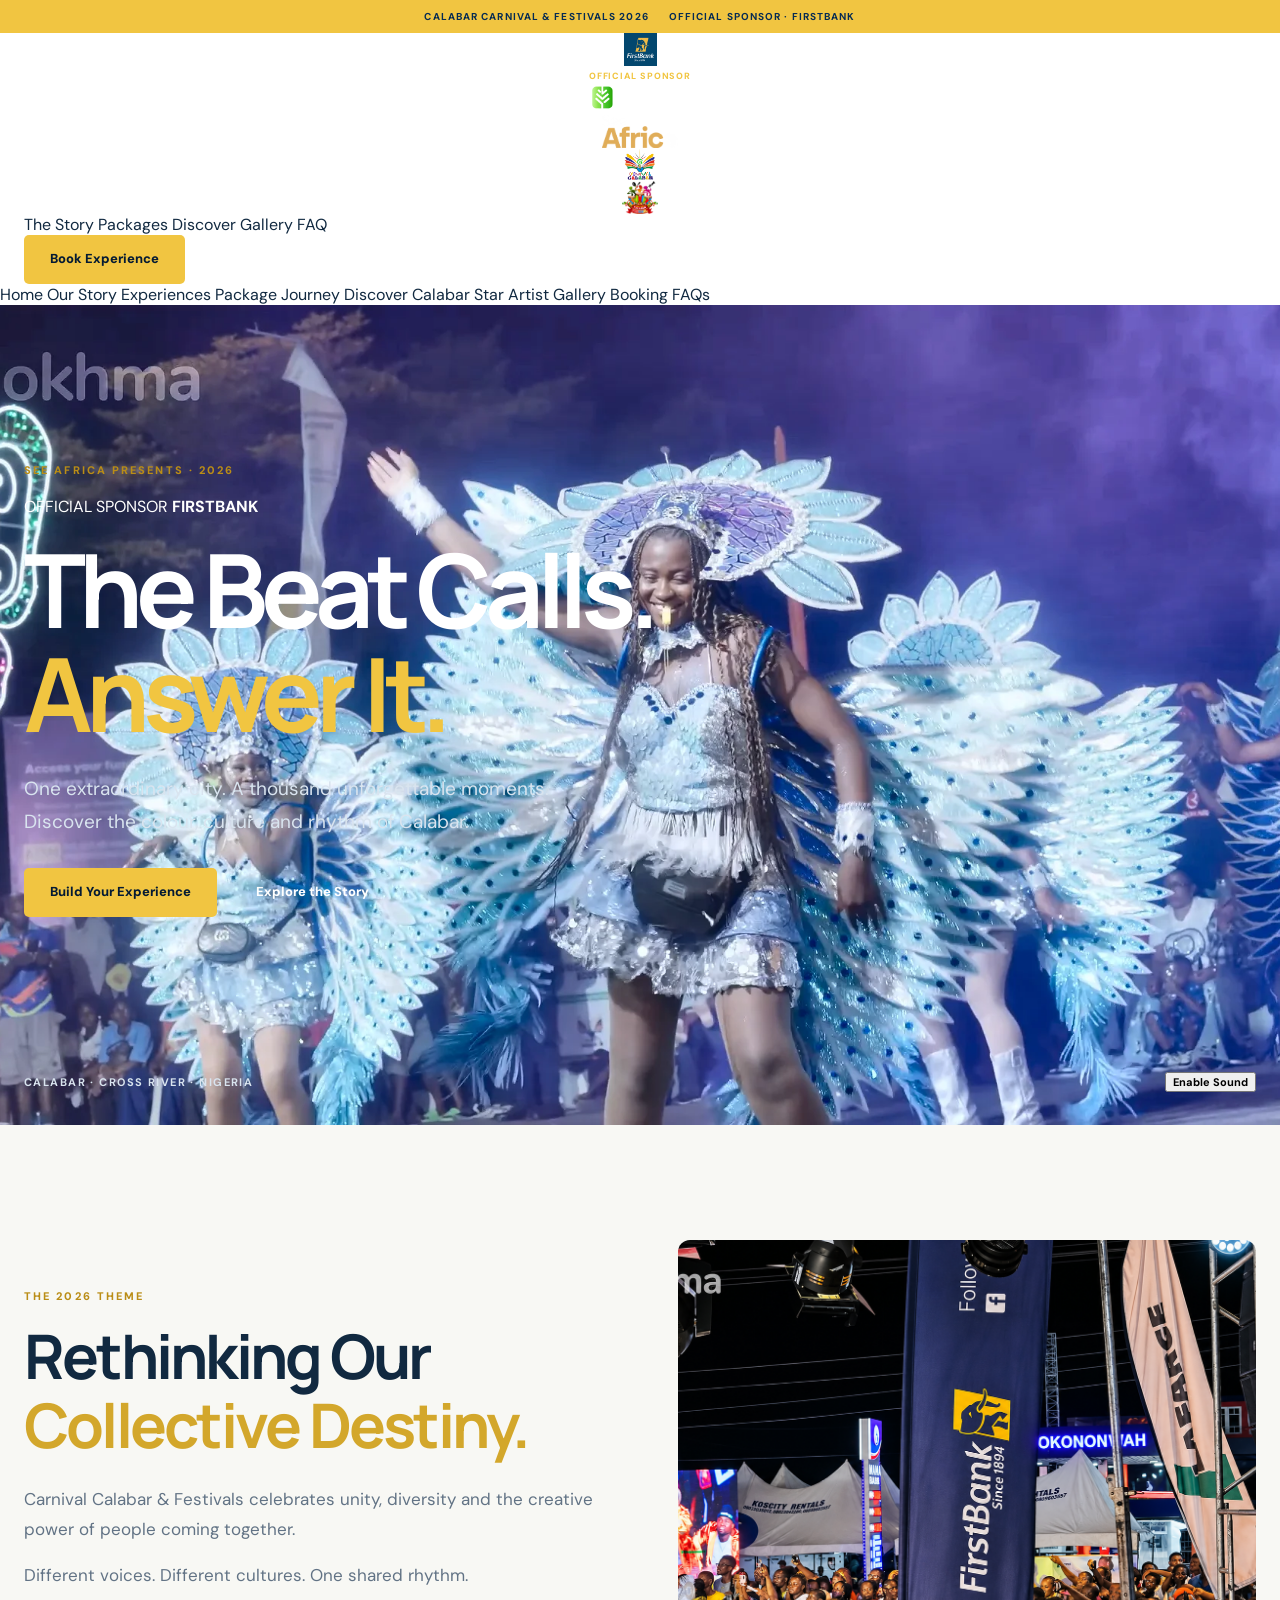
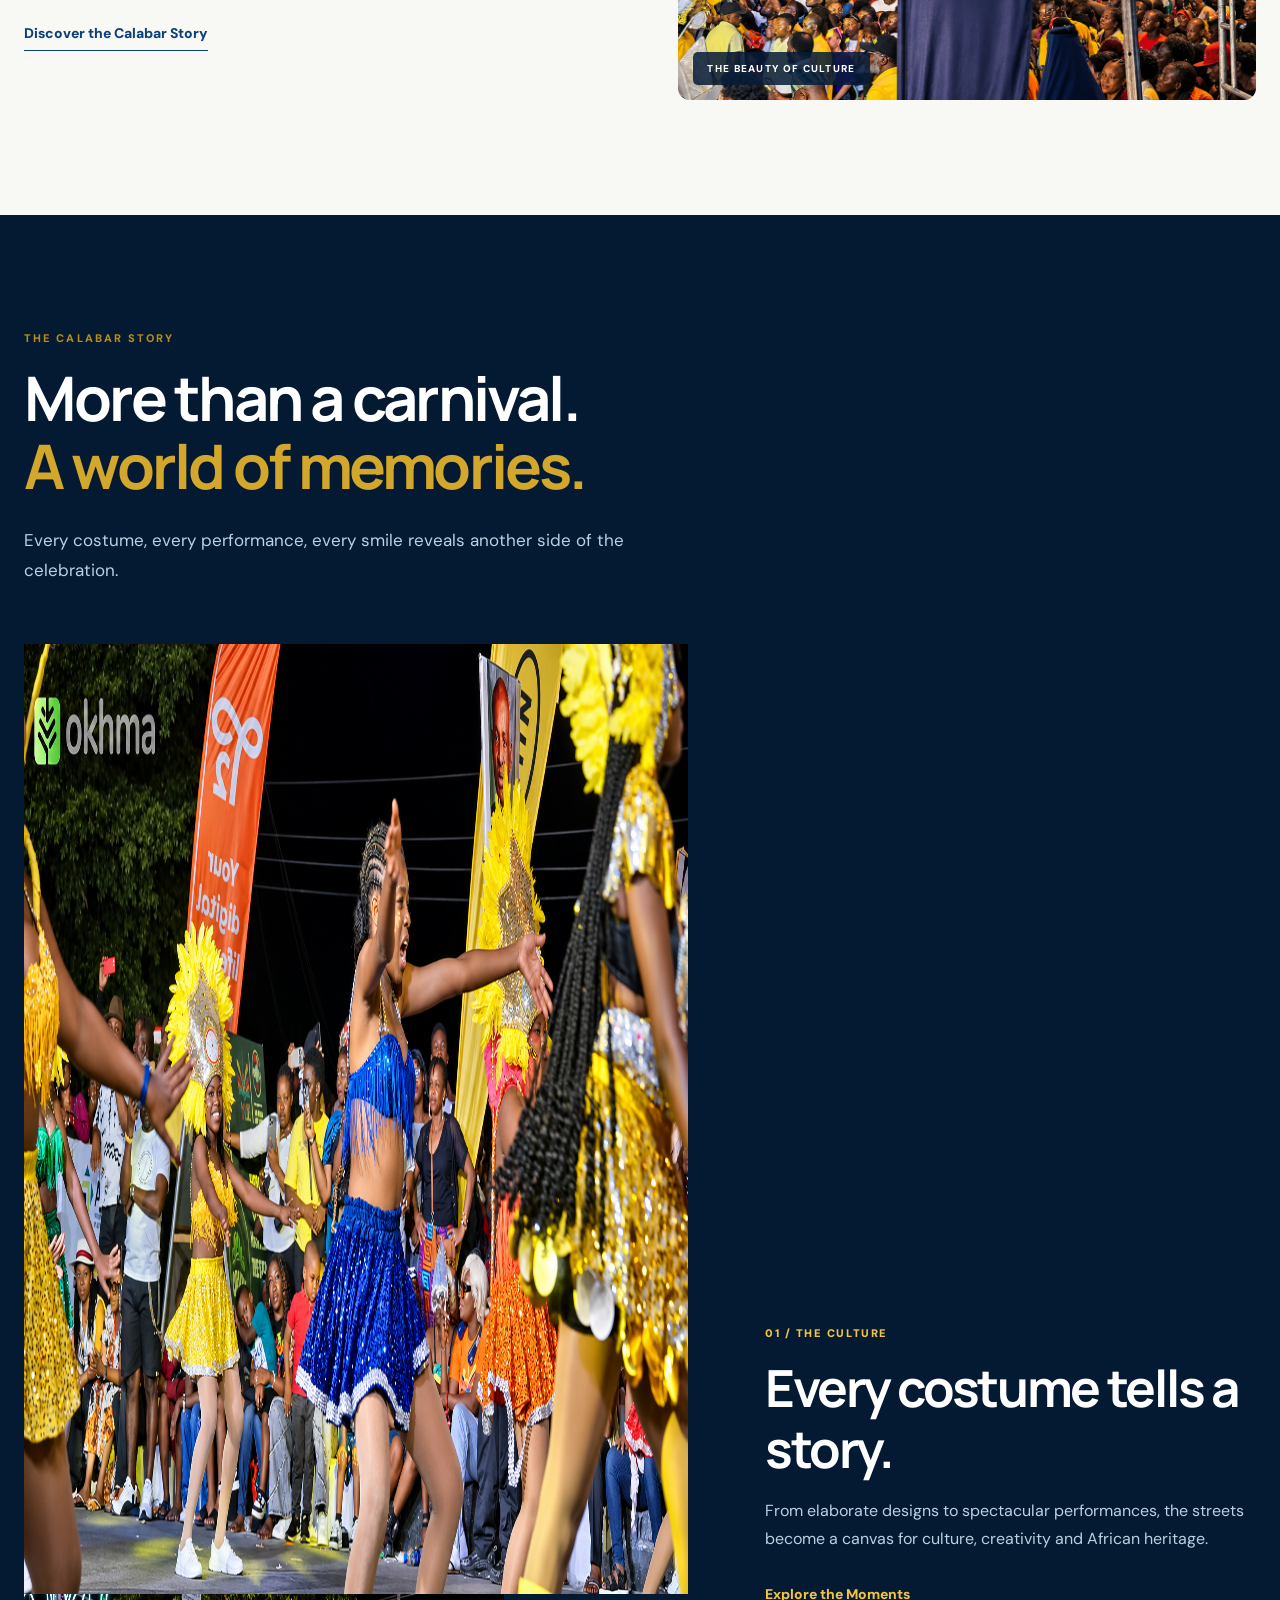
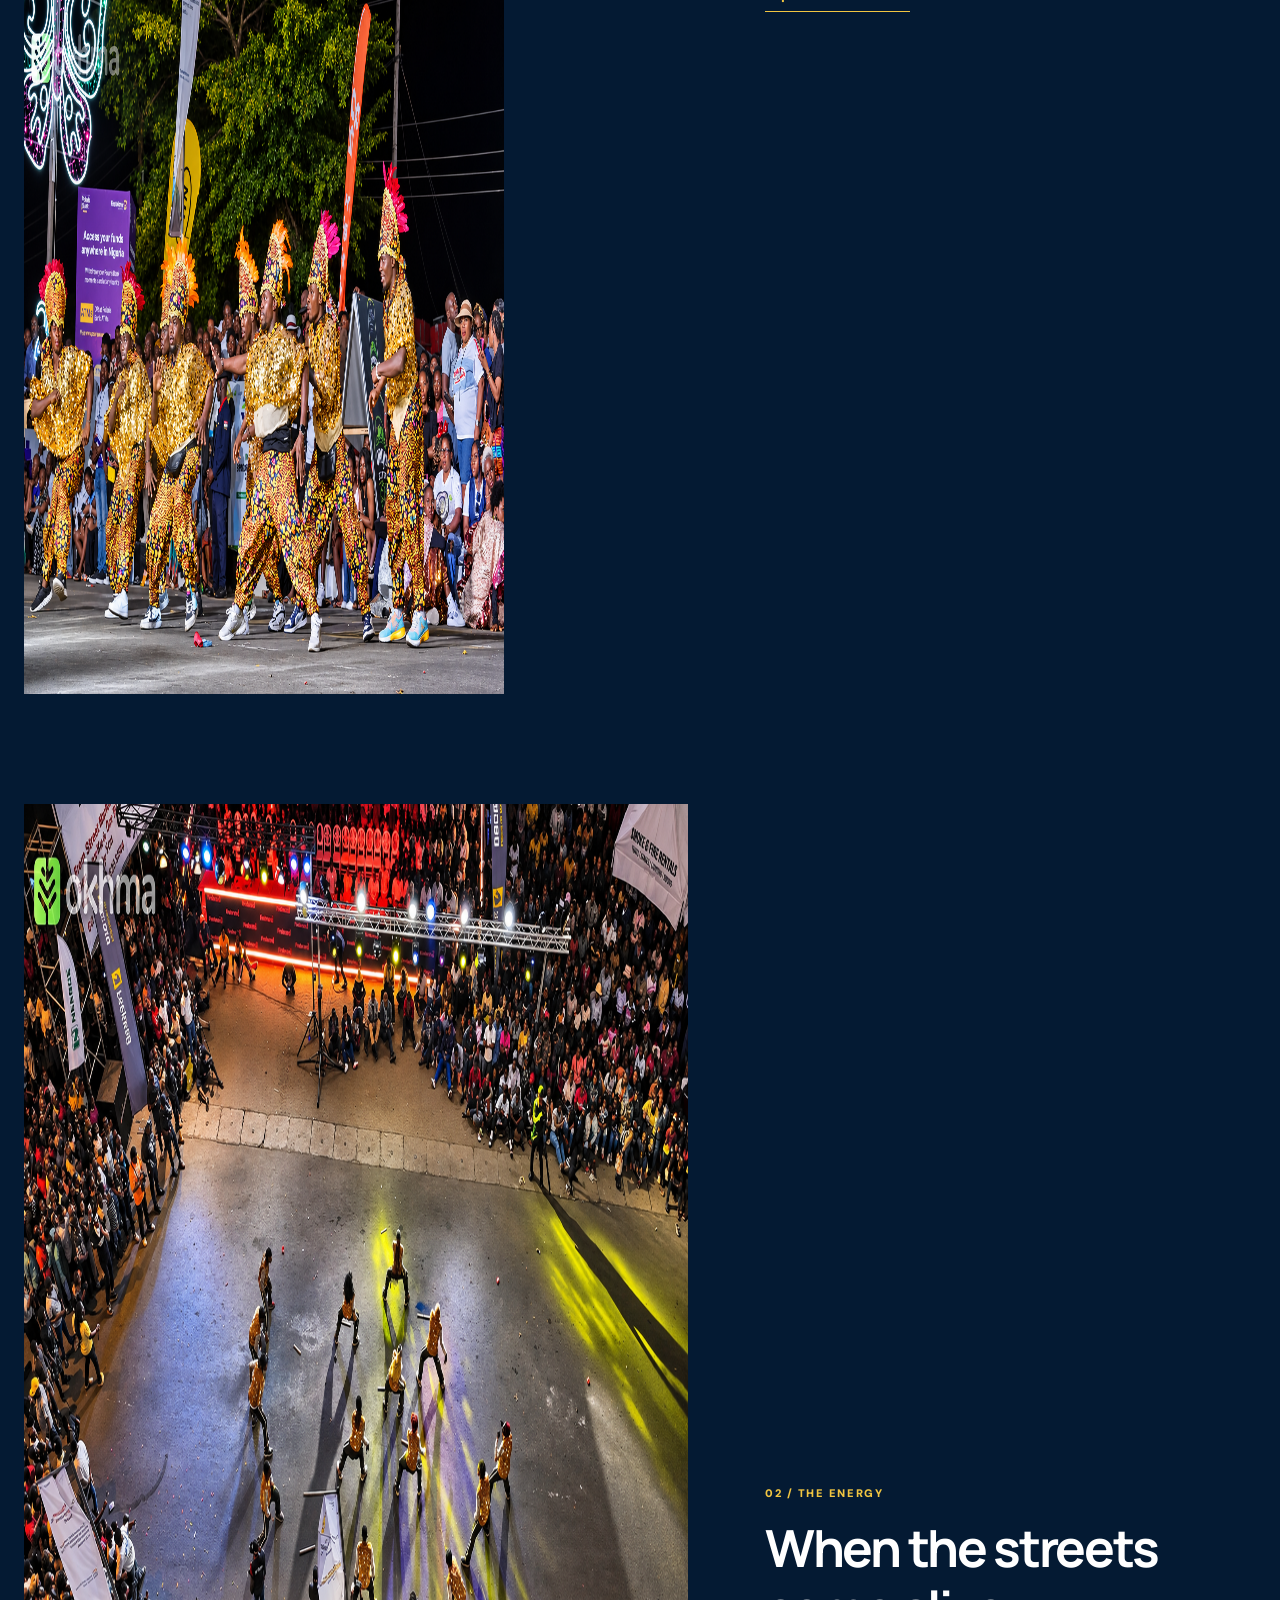
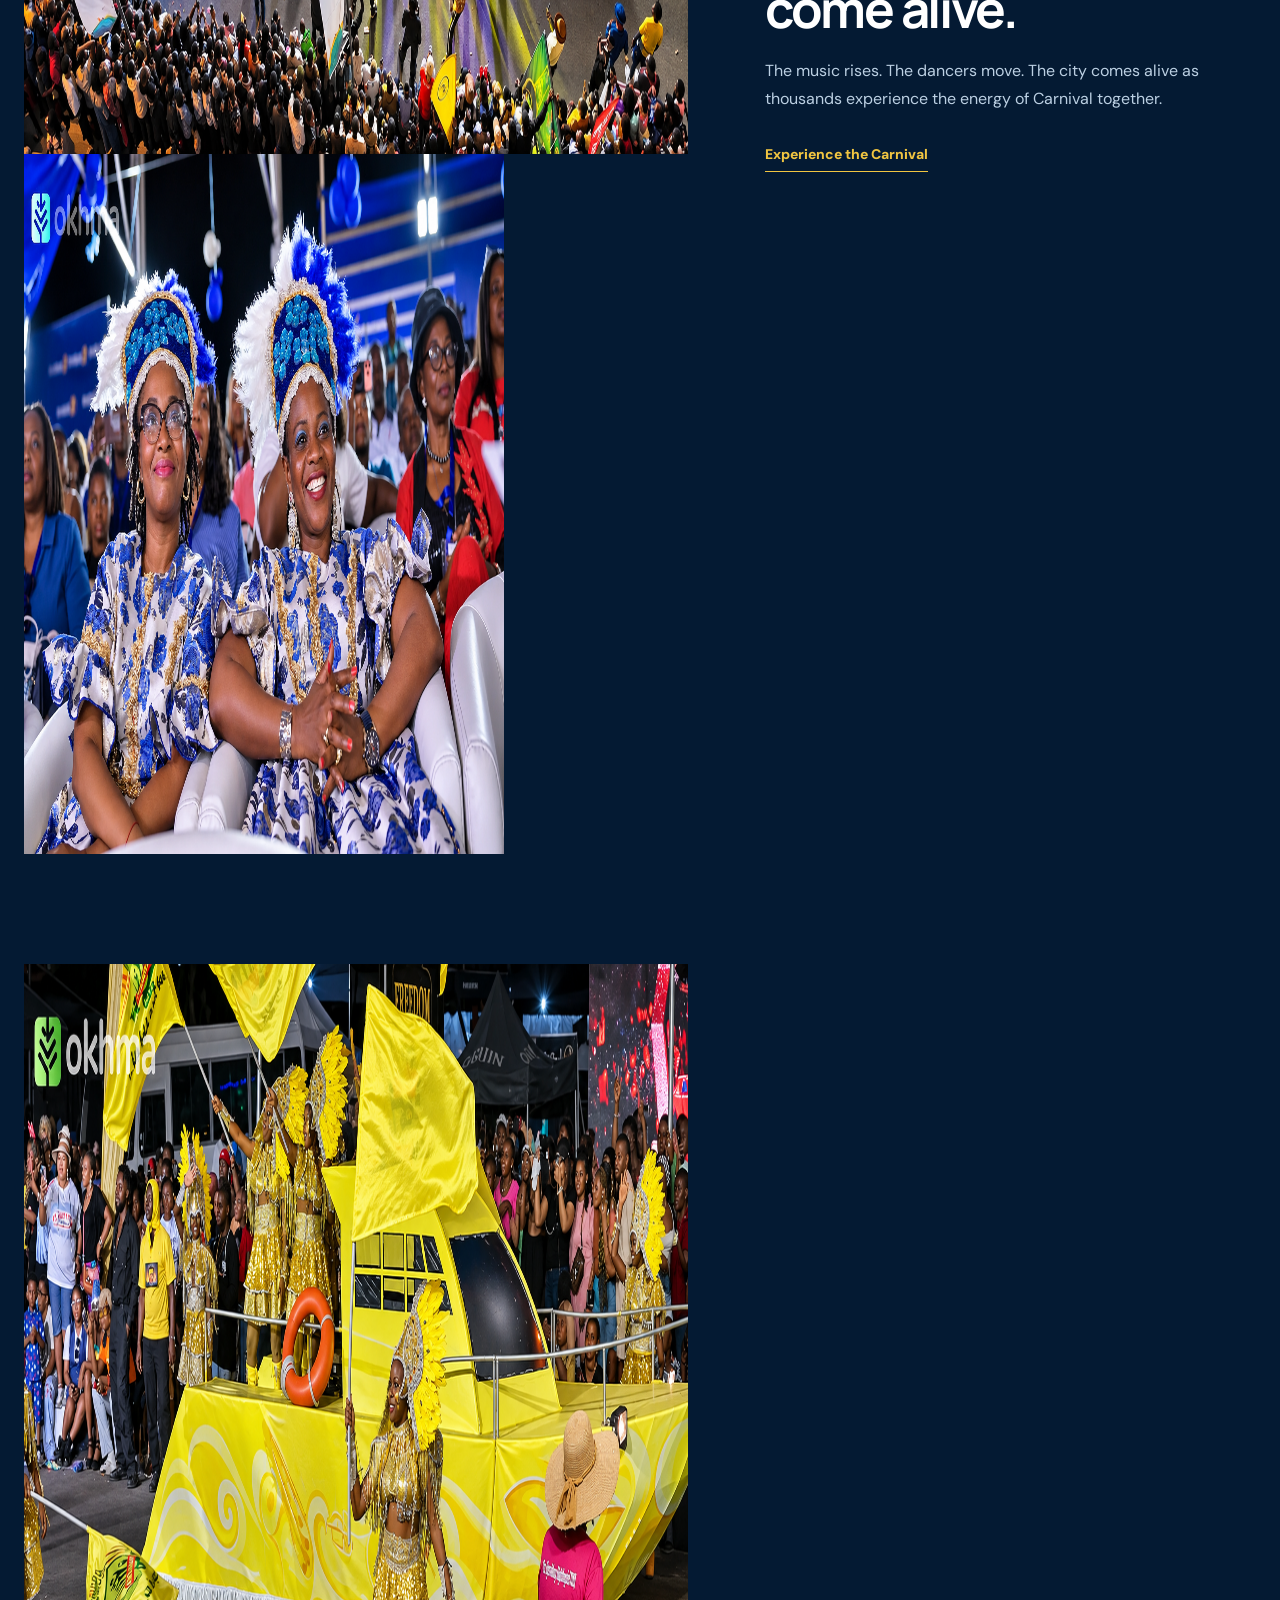
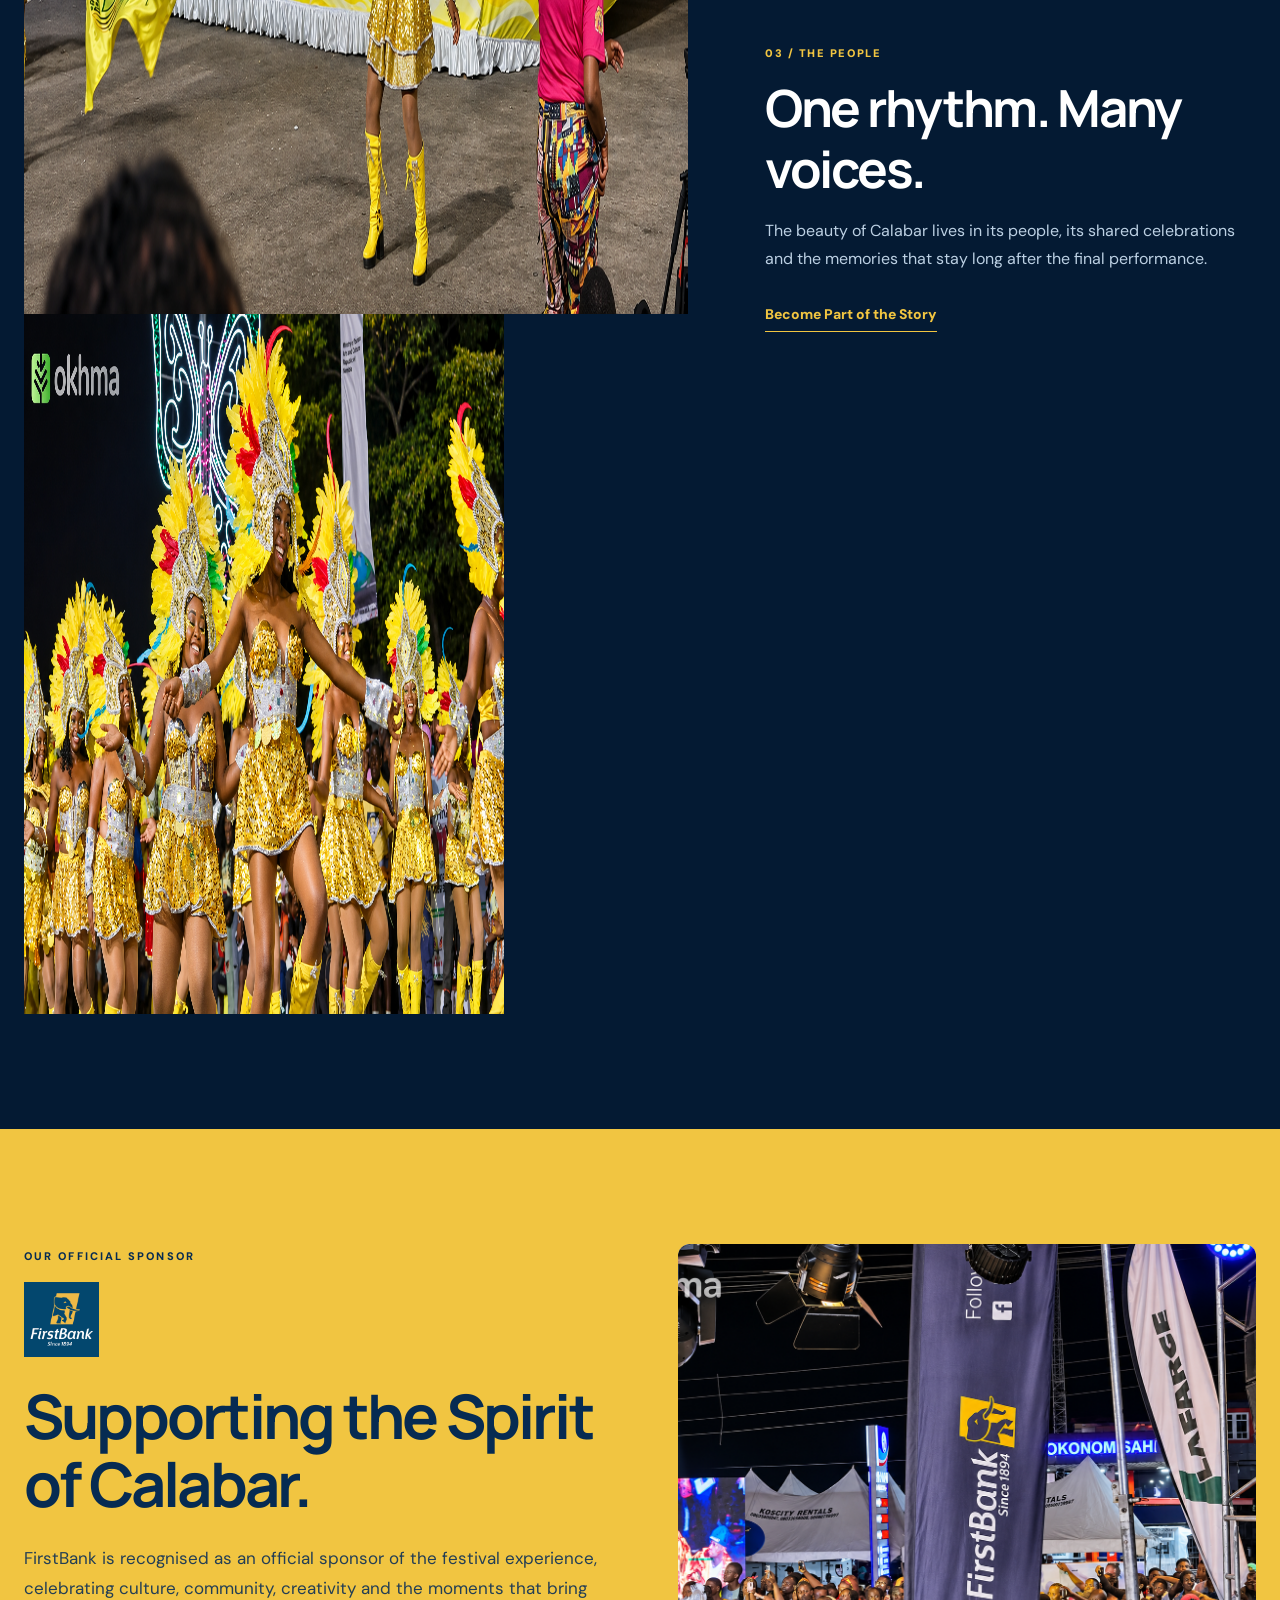
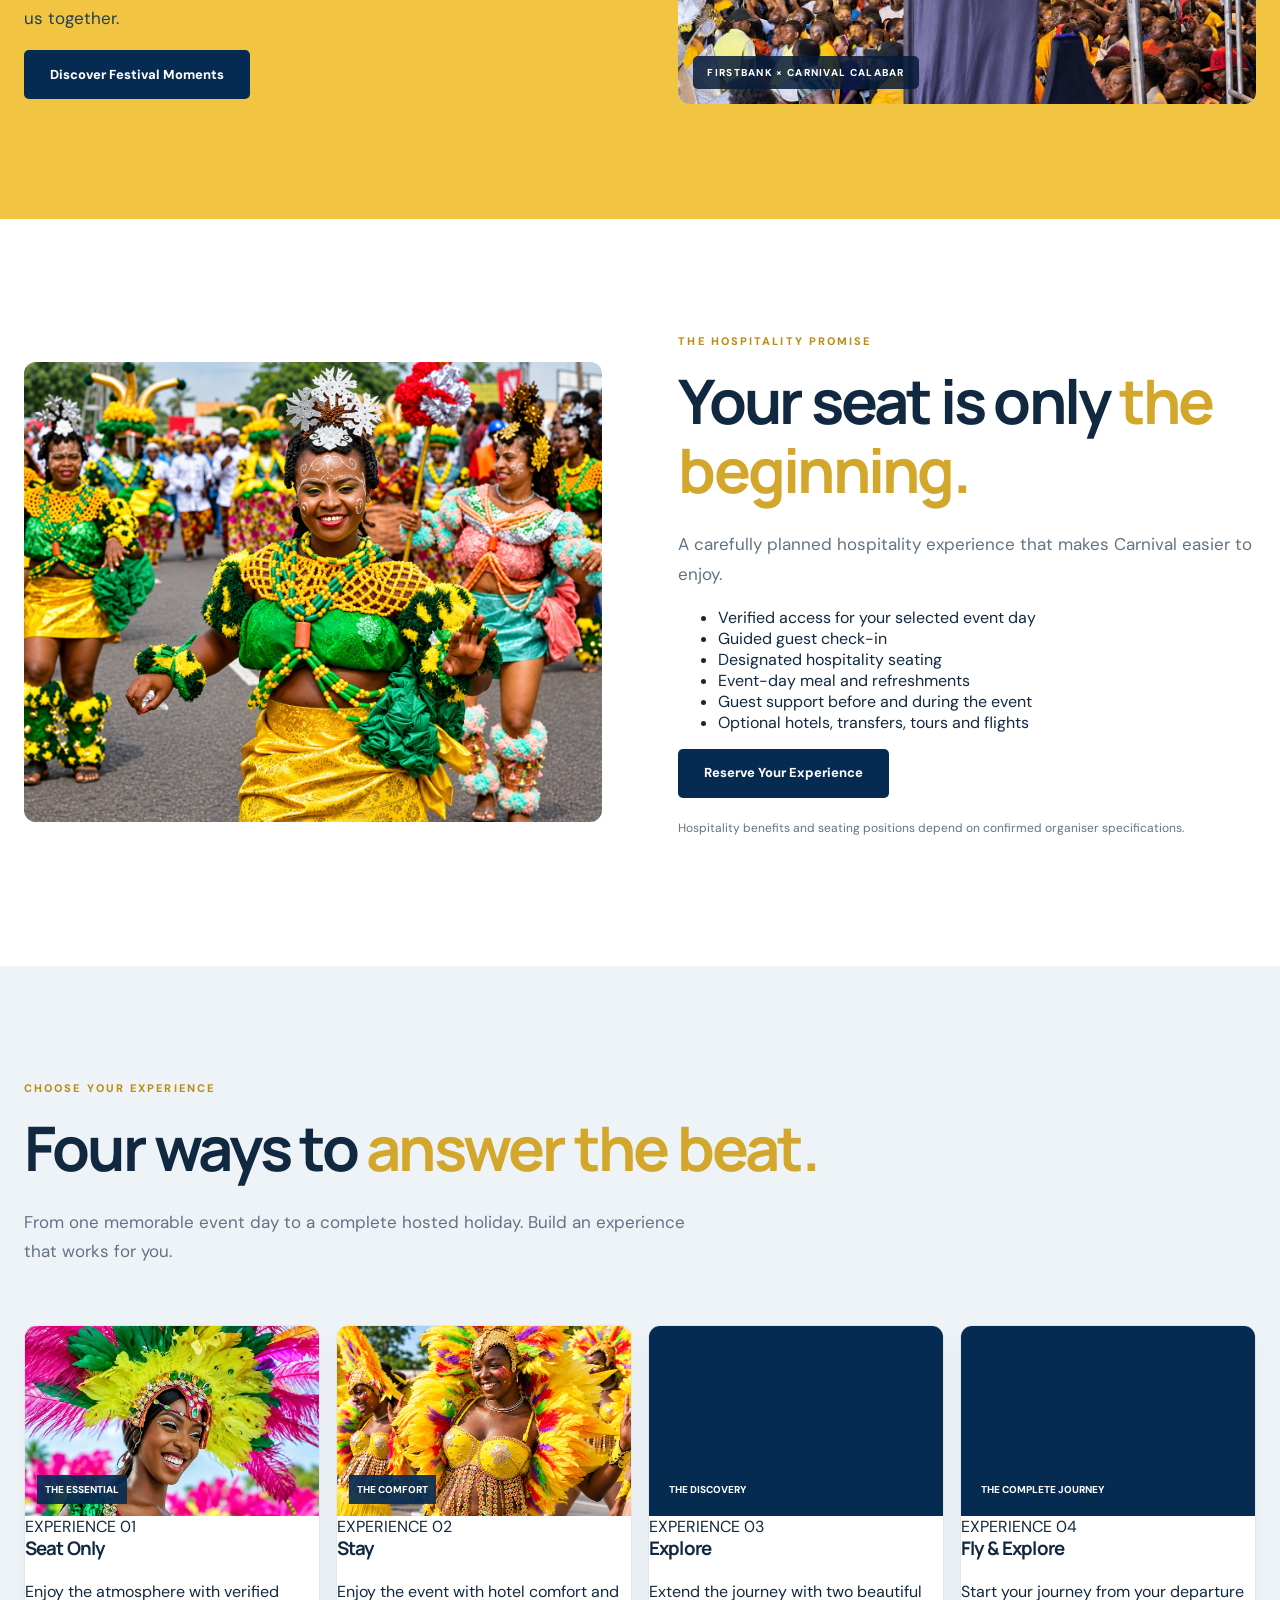
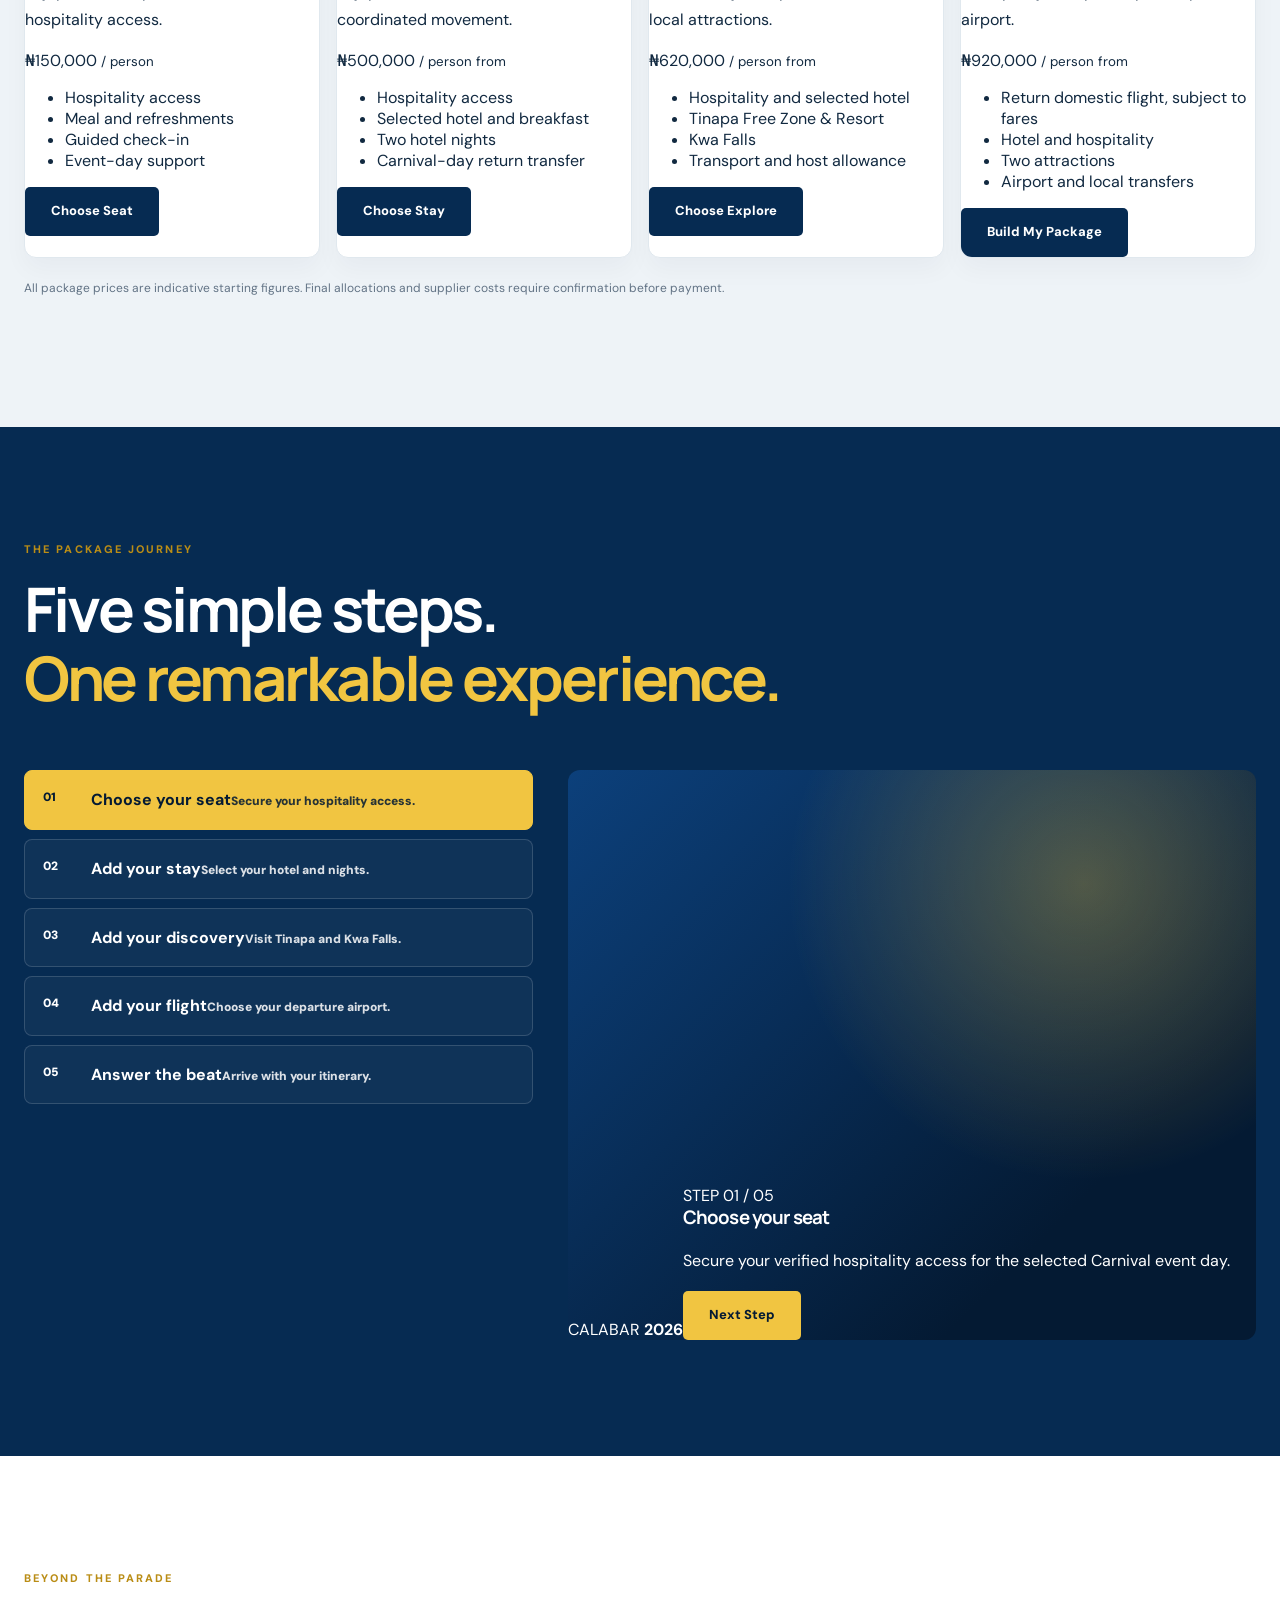
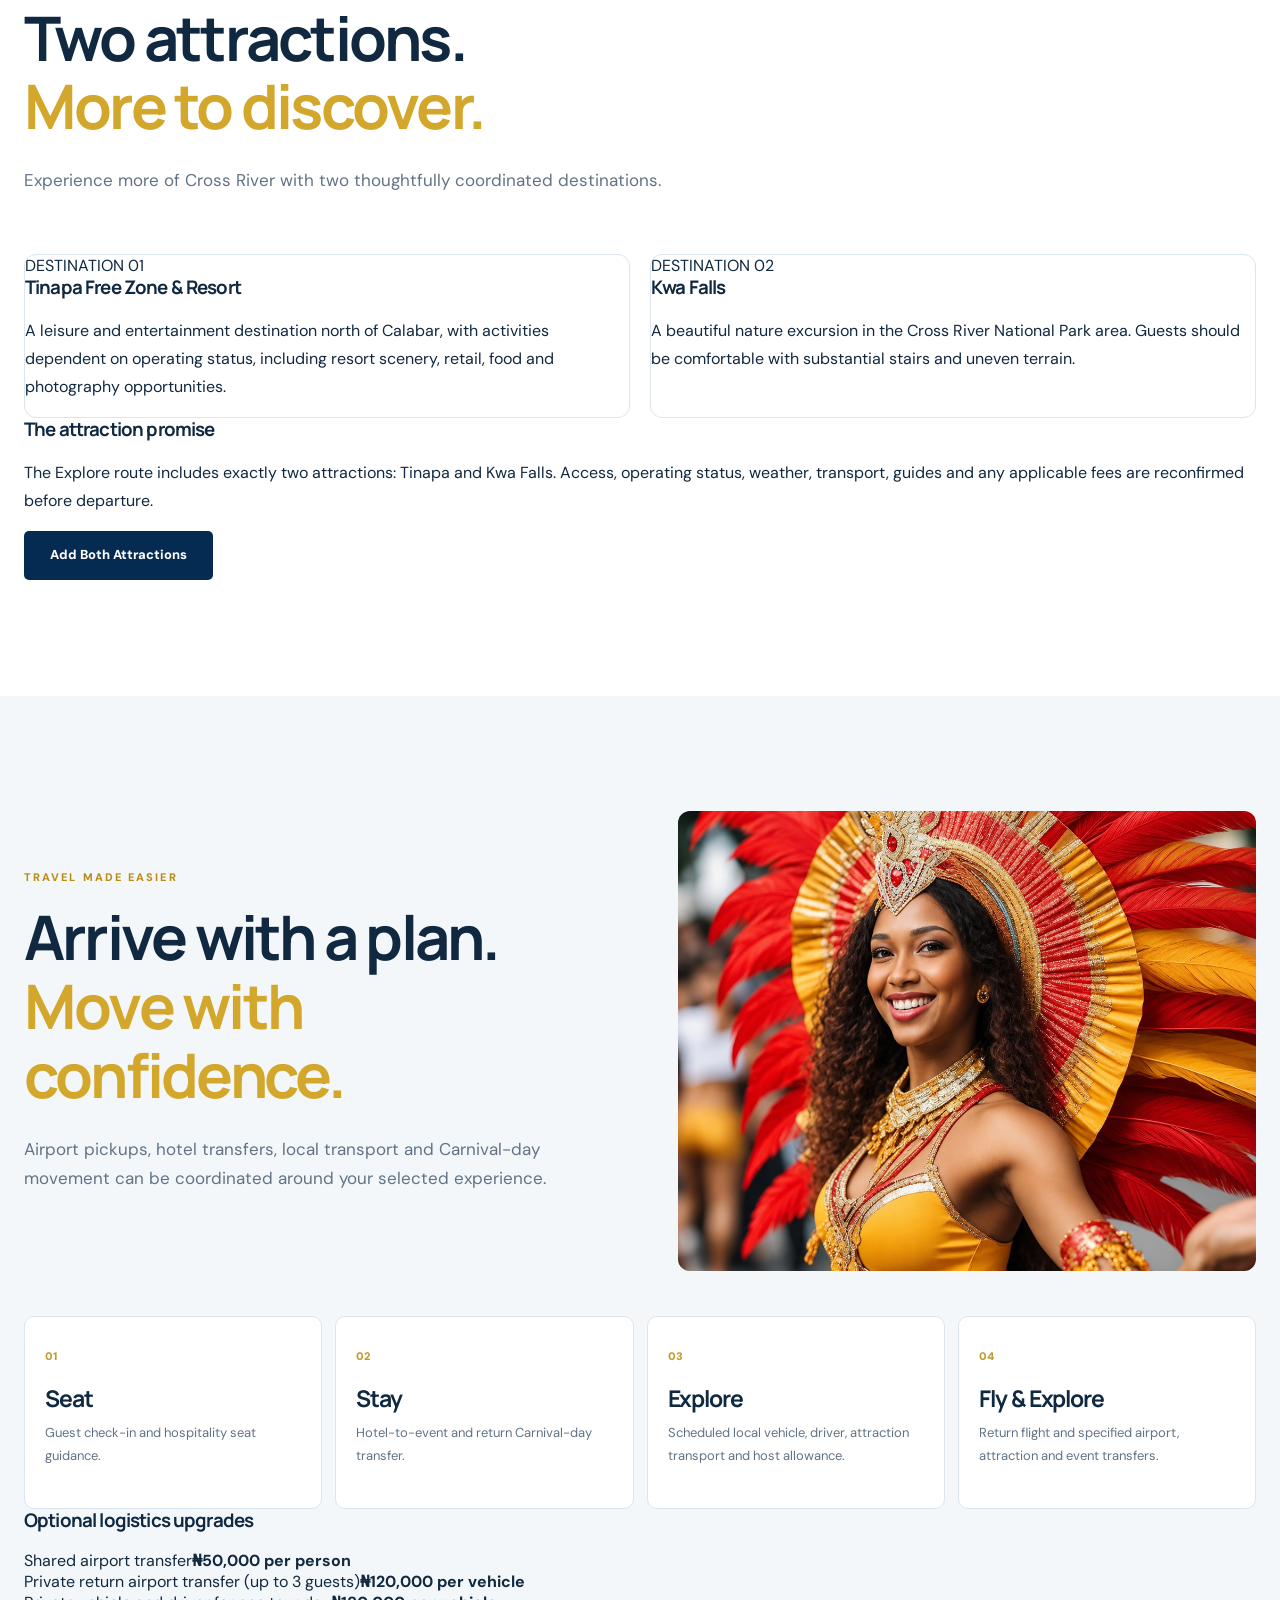
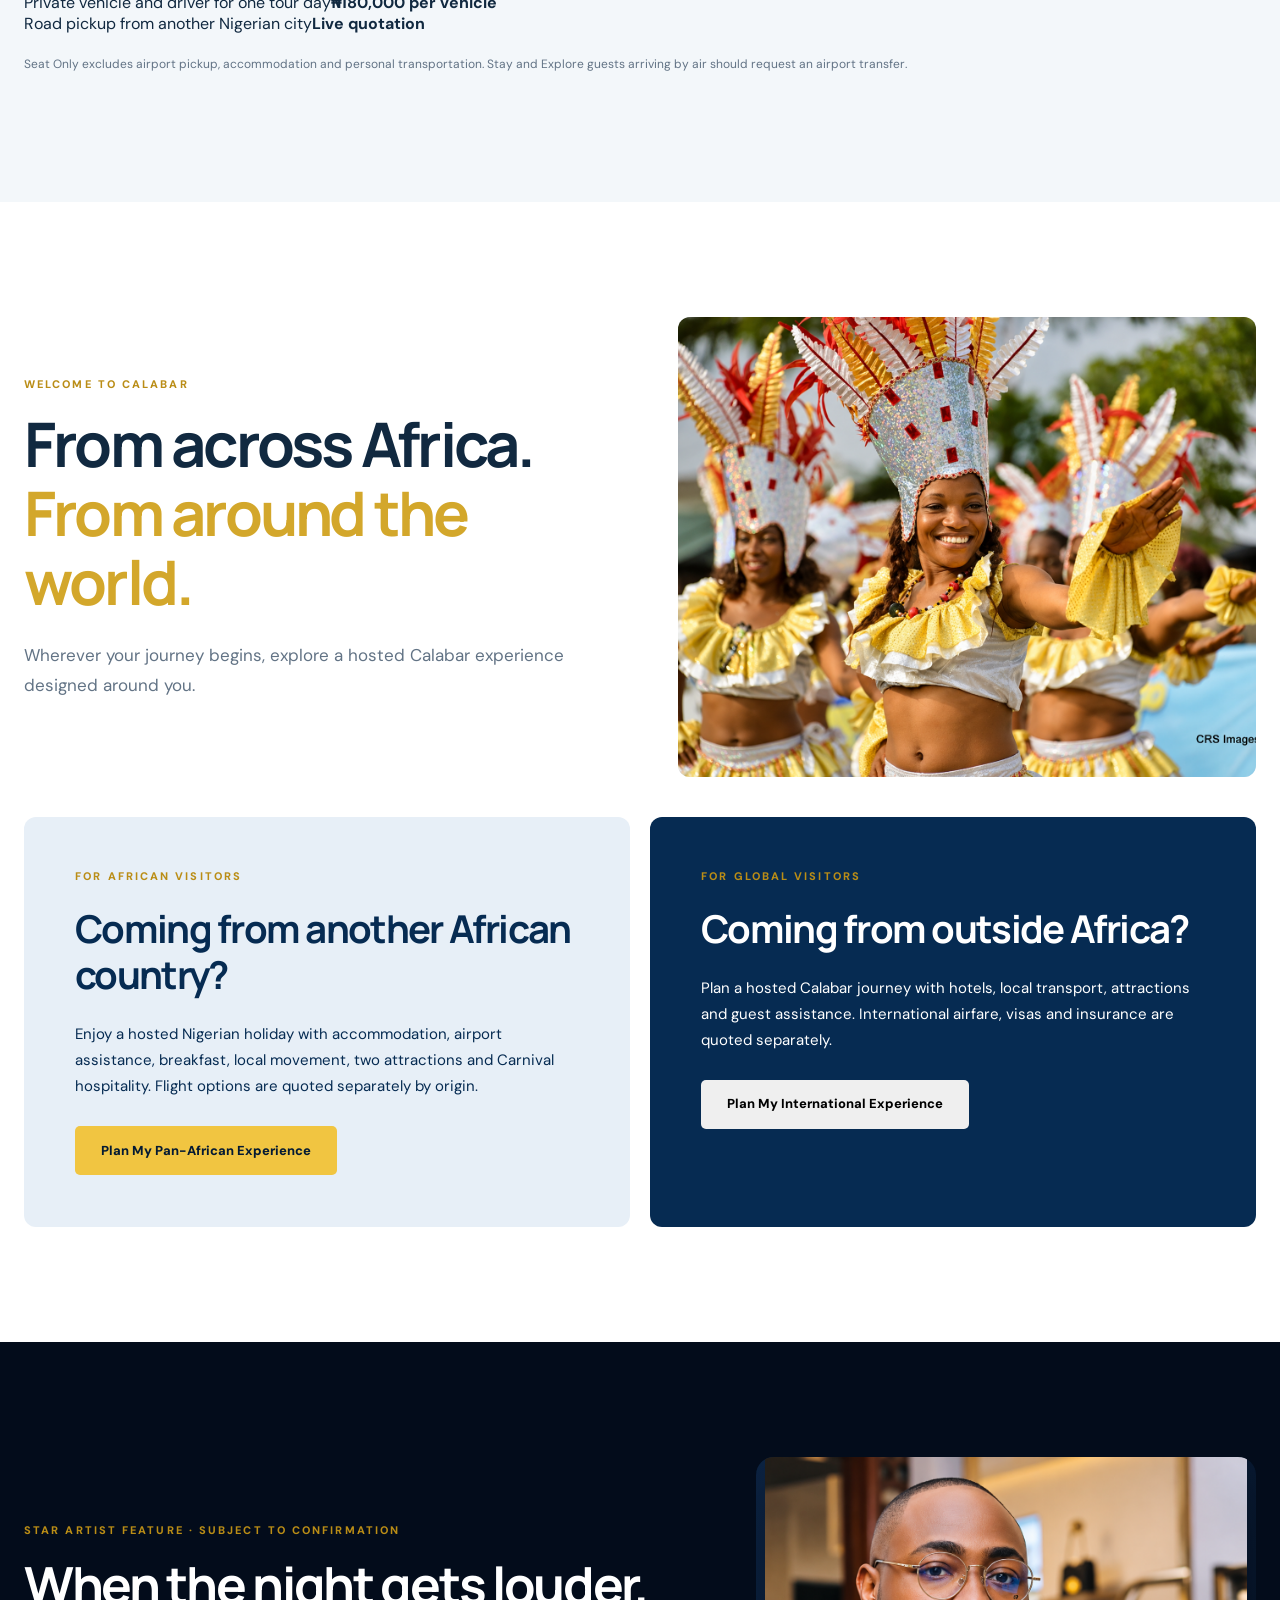
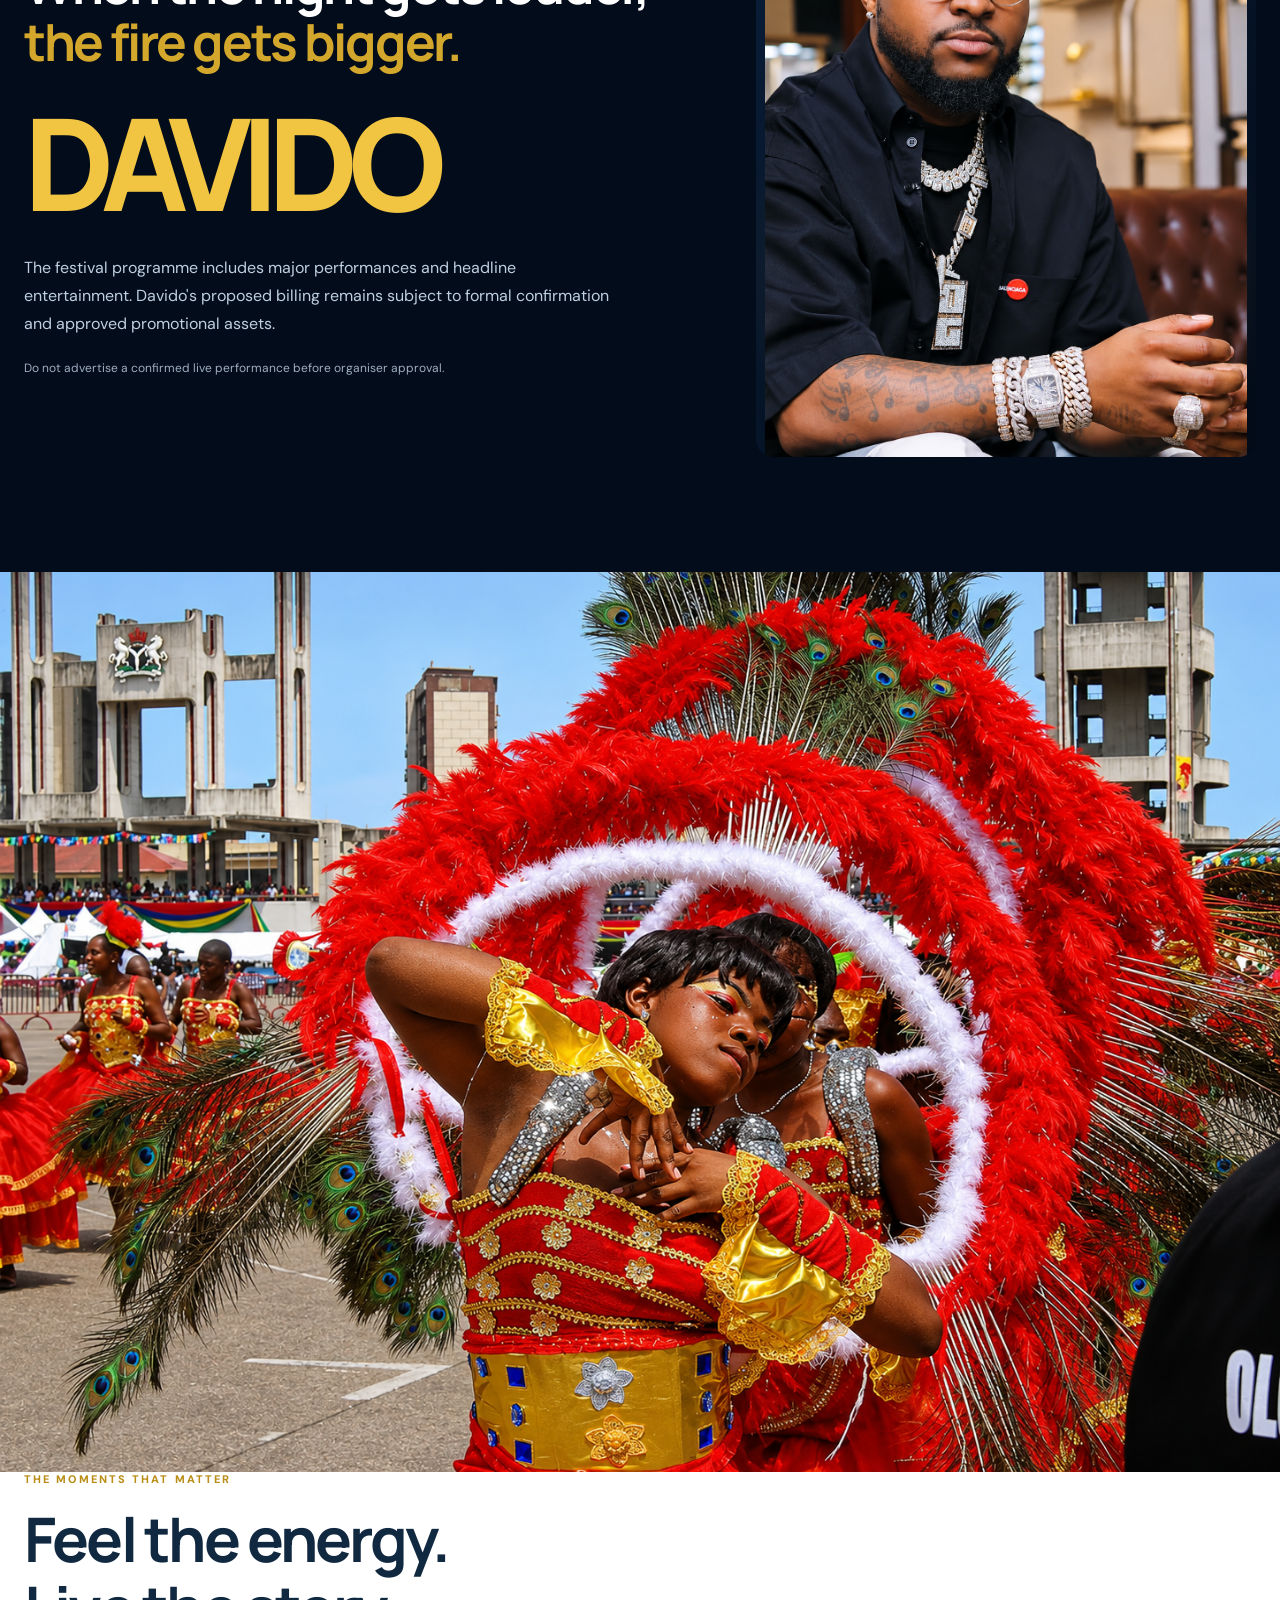
==== calabar.html @ 519f616e "Update fmt.Println message from 'Hello' to 'Goodbye'" ====
<!DOCTYPE html>
<html lang="en">
<head>
<meta charset="UTF-8">
<meta name="viewport" content="width=device-width, initial-scale=1">
<meta name="theme-color" content="#061b36">
<meta name="description" content="Discover Calabar Carnival 2026 with See Africa and FirstBank. Explore hospitality, culture, travel packages and the unforgettable Calabar experience.">
<meta property="og:title" content="Calabar Carnival 2026 | See Africa">
<meta property="og:description" content="The Beat Calls. Answer It. Experience Calabar Carnival with See Africa.">
<meta property="og:type" content="website">
<meta property="og:image" content="https://see-africa-1.vercel.app/images/new-calabar12.png">

<title>Calabar Carnival 2026 | See Africa × FirstBank</title>

<link rel="preconnect" href="https://fonts.googleapis.com">
<link rel="preconnect" href="https://fonts.gstatic.com" crossorigin>
<link href="https://fonts.googleapis.com/css2?family=DM+Sans:wght@400;500;600;700;800&family=Manrope:wght@400;500;600;700;800&display=swap" rel="stylesheet">

<link rel="stylesheet" href="calabar.css">
<script src="calabar.js" defer></script>
</head>
<body>

<a href="#main" class="skip-link">Skip to content</a>

<!-- SPONSOR STRIP -->

<div class="sponsor-strip">
  <span>CALABAR CARNIVAL & FESTIVALS 2026</span>
  <strong>OFFICIAL SPONSOR · FIRSTBANK</strong>
</div>

<!-- HEADER -->

<header class="site-header" id="siteHeader">
  <div class="container header-inner">

    <div class="brand-rail" aria-label="Festival partners">

      <a href="#home" class="brand brand-bank" aria-label="FirstBank">
        <img src="images/firstbank.png" alt="FirstBank" width="110" height="44">
        <small>OFFICIAL SPONSOR</small>
      </a>

      <span class="brand-separator"></span>

      <a href="#home" class="brand brand-okhma" aria-label="Okhma">
        <img src="images/okhma_light_logo.png" alt="Okhma" width="115" height="36">
      </a>

      <span class="brand-separator"></span>

      <a href="#home" class="brand brand-africa" aria-label="See Africa">
        <img src="images/seeafricalogo.png" alt="See Africa" width="95" height="42">
      </a>

      <span class="brand-separator"></span>

      <div class="carnival-brands">
        <a href="#home" class="brand" aria-label="Carnival Calabar">
          <img src="images/calabarlogo.png" alt="Carnival Calabar" width="62" height="48">
        </a>

        <a href="#home" class="brand" aria-label="Calabar Festival">
          <img src="images/Festival-logo.png" alt="Calabar Festival" width="58" height="48">
        </a>
      </div>

    </div>

    <nav class="desktop-nav" aria-label="Desktop navigation">
      <a href="#story">The Story</a>
      <a href="#packages">Packages</a>
      <a href="#attractions">Discover</a>
      <a href="#gallery">Gallery</a>
      <a href="#faq">FAQ</a>
    </nav>

    <div class="header-actions">
      <a href="#booking" class="btn btn-gold header-book">Book Experience</a>
      <button type="button" id="menuButton" class="menu-button" aria-expanded="false" aria-controls="mobileMenu" aria-label="Open navigation">
        <span></span>
        <span></span>
        <span></span>
      </button>
    </div>

  </div>

  <nav id="mobileMenu" class="mobile-menu" aria-label="Mobile navigation" inert>
    <a href="#home">Home</a>
    <a href="#story">Our Story</a>
    <a href="#packages">Experiences</a>
    <a href="#journey">Package Journey</a>
    <a href="#attractions">Discover Calabar</a>
    <a href="#artist">Star Artist</a>
    <a href="#gallery">Gallery</a>
    <a href="#booking">Booking</a>
    <a href="#faq">FAQs</a>
  </nav>
</header>

<main id="main">

<!-- ORIGINAL VIDEO HERO -->

<section class="hero" id="home">
  <div class="hero-media">
    <video
      id="heroVideo"
      autoplay
      muted
      playsinline
      loop
      preload="metadata"
      poster="images/calabar-media-1.webp">
      <source src="images/calabar-carnival.mp4" type="video/mp4">
    </video>
  </div>

  <div class="hero-shade"></div>

  <div class="container hero-inner">
    <div class="hero-content">
      <span class="eyebrow eyebrow-light">SEE AFRICA PRESENTS · 2026</span>

      <div class="sponsor-label">
        OFFICIAL SPONSOR <strong>FIRSTBANK</strong>
      </div>

      <h1>The Beat Calls.<br><em>Answer It.</em></h1>

      <p>One extraordinary city. A thousand unforgettable moments. Discover the colour, culture and rhythm of Calabar.</p>

      <div class="button-row">
        <a href="#booking" class="btn btn-gold">Build Your Experience</a>
        <a href="#story" class="btn btn-glass">Explore the Story</a>
      </div>
    </div>

    <div class="hero-bottom">
      <span>CALABAR · CROSS RIVER · NIGERIA</span>
      <button type="button" id="soundToggle" class="sound-toggle" aria-pressed="false">Enable Sound</button>
    </div>
  </div>
</section>

<!-- IMAGE 12 : THEME -->

<section class="section theme-section" id="theme">
  <div class="container split">

    <div class="section-copy reveal">
      <span class="eyebrow">THE 2026 THEME</span>
      <h2>Rethinking Our <em>Collective Destiny.</em></h2>
      <p>Carnival Calabar & Festivals celebrates unity, diversity and the creative power of people coming together.</p>
      <p class="featured-line">Different voices. Different cultures. One shared rhythm.</p>
      <a href="#story" class="text-link">Discover the Calabar Story</a>
    </div>

    <figure class="photo-frame tall-photo reveal">
      <img src="images/new-calabar12.png" alt="Real Carnival Calabar celebration" width="800" height="1000" loading="lazy" decoding="async">
      <figcaption>THE BEAUTY OF CULTURE</figcaption>
    </figure>

  </div>
</section>

<!-- STORY SECTION : IMAGES 13-18 -->

<section class="section story-section" id="story">
  <div class="container">

    <div class="section-heading reveal">
      <span class="eyebrow eyebrow-light">THE CALABAR STORY</span>
      <h2>More than a carnival.<br><em>A world of memories.</em></h2>
      <p>Every costume, every performance, every smile reveals another side of the celebration.</p>
    </div>

    <article class="story-row reveal">
      <div class="story-photos">
        <div class="story-photo main-photo">
          <img src="images/new-calabar13.png" alt="Calabar Carnival cultural performance" width="700" height="950" loading="lazy" decoding="async">
        </div>
        <div class="story-photo side-photo">
          <img src="images/new-calabar14.png" alt="Carnival Calabar creative costumes" width="480" height="700" loading="lazy" decoding="async">
        </div>
      </div>

      <div class="story-copy">
        <span class="chapter-label">01 / THE CULTURE</span>
        <h3>Every costume tells a story.</h3>
        <p>From elaborate designs to spectacular performances, the streets become a canvas for culture, creativity and African heritage.</p>
        <a href="#gallery" class="text-link light-link">Explore the Moments</a>
      </div>
    </article>

    <article class="story-row story-reverse reveal">
      <div class="story-photos">
        <div class="story-photo main-photo">
          <img src="images/new-calabar15.png" alt="Calabar Carnival festival performance" width="700" height="950" loading="lazy" decoding="async">
        </div>
        <div class="story-photo side-photo">
          <img src="images/new-calabar16.png" alt="Calabar street parade" width="480" height="700" loading="lazy" decoding="async">
        </div>
      </div>

      <div class="story-copy">
        <span class="chapter-label">02 / THE ENERGY</span>
        <h3>When the streets come alive.</h3>
        <p>The music rises. The dancers move. The city comes alive as thousands experience the energy of Carnival together.</p>
        <a href="#packages" class="text-link light-link">Experience the Carnival</a>
      </div>
    </article>

    <article class="story-row reveal">
      <div class="story-photos">
        <div class="story-photo main-photo">
          <img src="images/new-calabar17.png" alt="People enjoying Carnival Calabar" width="700" height="950" loading="lazy" decoding="async">
        </div>
        <div class="story-photo side-photo">
          <img src="images/new-calabar18.png" alt="Calabar Carnival festival community" width="480" height="700" loading="lazy" decoding="async">
        </div>
      </div>

      <div class="story-copy">
        <span class="chapter-label">03 / THE PEOPLE</span>
        <h3>One rhythm. Many voices.</h3>
        <p>The beauty of Calabar lives in its people, its shared celebrations and the memories that stay long after the final performance.</p>
        <a href="#booking" class="text-link light-link">Become Part of the Story</a>
      </div>
    </article>

  </div>
</section>

<!-- FIRSTBANK SPONSOR : IMAGE 19 -->

<section class="section sponsor-section" id="sponsor">
  <div class="container split">
    <div class="section-copy reveal">
      <span class="eyebrow">OUR OFFICIAL SPONSOR</span>
      <img class="sponsor-logo" src="images/firstbank.png" alt="FirstBank" width="200" height="80" loading="lazy">
      <h2>Supporting the Spirit of Calabar.</h2>
      <p>FirstBank is recognised as an official sponsor of the festival experience, celebrating culture, community, creativity and the moments that bring us together.</p>
      <a href="#gallery" class="btn btn-navy">Discover Festival Moments</a>
    </div>

    <figure class="photo-frame sponsor-photo reveal">
      <img src="images/new-calabar19.png" alt="Festival atmosphere at Carnival Calabar" width="800" height="1000" loading="lazy" decoding="async">
      <figcaption>FIRSTBANK × CARNIVAL CALABAR</figcaption>
    </figure>
  </div>
</section>

<!-- HOSPITALITY : IMAGE 1 -->

<section class="section hospitality-section" id="hospitality">
  <div class="container split">

    <figure class="photo-frame reveal">
      <img src="images/new-calabar1.png" alt="Calabar festival hospitality atmosphere" width="800" height="1000" loading="lazy" decoding="async">
    </figure>

    <div class="section-copy reveal">
      <span class="eyebrow">THE HOSPITALITY PROMISE</span>
      <h2>Your seat is only <em>the beginning.</em></h2>
      <p>A carefully planned hospitality experience that makes Carnival easier to enjoy.</p>

      <ul class="feature-list">
        <li>Verified access for your selected event day</li>
        <li>Guided guest check-in</li>
        <li>Designated hospitality seating</li>
        <li>Event-day meal and refreshments</li>
        <li>Guest support before and during the event</li>
        <li>Optional hotels, transfers, tours and flights</li>
      </ul>

      <a href="#booking" class="btn btn-navy">Reserve Your Experience</a>
      <p class="small-note">Hospitality benefits and seating positions depend on confirmed organiser specifications.</p>
    </div>

  </div>
</section>

<!-- PACKAGES : IMAGES 2-5 -->

<section class="section packages-section" id="packages">
  <div class="container">

    <div class="section-heading reveal">
      <span class="eyebrow">CHOOSE YOUR EXPERIENCE</span>
      <h2>Four ways to <em>answer the beat.</em></h2>
      <p>From one memorable event day to a complete hosted holiday. Build an experience that works for you.</p>
    </div>

    <div class="package-grid">

      <article class="package-card reveal">
        <div class="package-image">
          <img src="images/new-calabar2.png" alt="Carnival hospitality experience" width="600" height="480" loading="lazy" decoding="async">
          <span>THE ESSENTIAL</span>
        </div>
        <div class="package-body">
          <span class="package-number">EXPERIENCE 01</span>
          <h3>Seat Only</h3>
          <p>Enjoy the atmosphere with verified hospitality access.</p>
          <div class="package-price">₦150,000 <small>/ person</small></div>
          <ul>
            <li>Hospitality access</li>
            <li>Meal and refreshments</li>
            <li>Guided check-in</li>
            <li>Event-day support</li>
          </ul>
          <button class="btn btn-navy choose-package" type="button" data-package="seat">Choose Seat</button>
        </div>
      </article>

      <article class="package-card reveal">
        <div class="package-image">
          <img src="images/new-calabar3.png" alt="Stay and experience Carnival Calabar" width="600" height="480" loading="lazy" decoding="async">
          <span>THE COMFORT</span>
        </div>
        <div class="package-body">
          <span class="package-number">EXPERIENCE 02</span>
          <h3>Stay</h3>
          <p>Enjoy the event with hotel comfort and coordinated movement.</p>
          <div class="package-price">₦500,000 <small>/ person from</small></div>
          <ul>
            <li>Hospitality access</li>
            <li>Selected hotel and breakfast</li>
            <li>Two hotel nights</li>
            <li>Carnival-day return transfer</li>
          </ul>
          <button class="btn btn-navy choose-package" type="button" data-package="stay">Choose Stay</button>
        </div>
      </article>

      <article class="package-card reveal">
        <div class="package-image">
          <img src="images/new-calabar4.png" alt="Discover Calabar holiday experience" width="600" height="480" loading="lazy" decoding="async">
          <span>THE DISCOVERY</span>
        </div>
        <div class="package-body">
          <span class="package-number">EXPERIENCE 03</span>
          <h3>Explore</h3>
          <p>Extend the journey with two beautiful local attractions.</p>
          <div class="package-price">₦620,000 <small>/ person from</small></div>
          <ul>
            <li>Hospitality and selected hotel</li>
            <li>Tinapa Free Zone & Resort</li>
            <li>Kwa Falls</li>
            <li>Transport and host allowance</li>
          </ul>
          <button class="btn btn-navy choose-package" type="button" data-package="explore">Choose Explore</button>
        </div>
      </article>

      <article class="package-card reveal">
        <div class="package-image">
          <img src="images/new-calabar5.png" alt="Fly and Explore Calabar experience" width="600" height="480" loading="lazy" decoding="async">
          <span>THE COMPLETE JOURNEY</span>
        </div>
        <div class="package-body">
          <span class="package-number">EXPERIENCE 04</span>
          <h3>Fly & Explore</h3>
          <p>Start your journey from your departure airport.</p>
          <div class="package-price">₦920,000 <small>/ person from</small></div>
          <ul>
            <li>Return domestic flight, subject to fares</li>
            <li>Hotel and hospitality</li>
            <li>Two attractions</li>
            <li>Airport and local transfers</li>
          </ul>
          <button class="btn btn-navy choose-package" type="button" data-package="fly">Build My Package</button>
        </div>
      </article>

    </div>

    <p class="small-note centered-note">All package prices are indicative starting figures. Final allocations and supplier costs require confirmation before payment.</p>
  </div>
</section>

<!-- INTERACTIVE PACKAGE JOURNEY / NO PHOTOS -->

<section class="section journey-section" id="journey">
  <div class="container">

    <div class="section-heading reveal">
      <span class="eyebrow eyebrow-light">THE PACKAGE JOURNEY</span>
      <h2>Five simple steps.<br><em>One remarkable experience.</em></h2>
    </div>

    <div class="journey-layout">
      <div class="journey-steps">

        <button class="journey-step active" type="button" data-step="0" aria-pressed="true">
          <span>01</span>
          <span><strong>Choose your seat</strong><small>Secure your hospitality access.</small></span>
        </button>

        <button class="journey-step" type="button" data-step="1" aria-pressed="false">
          <span>02</span>
          <span><strong>Add your stay</strong><small>Select your hotel and nights.</small></span>
        </button>

        <button class="journey-step" type="button" data-step="2" aria-pressed="false">
          <span>03</span>
          <span><strong>Add your discovery</strong><small>Visit Tinapa and Kwa Falls.</small></span>
        </button>

        <button class="journey-step" type="button" data-step="3" aria-pressed="false">
          <span>04</span>
          <span><strong>Add your flight</strong><small>Choose your departure airport.</small></span>
        </button>

        <button class="journey-step" type="button" data-step="4" aria-pressed="false">
          <span>05</span>
          <span><strong>Answer the beat</strong><small>Arrive with your itinerary.</small></span>
        </button>
      </div>

      <div class="journey-feature">
        <div class="journey-art" aria-hidden="true">
          <span>CALABAR</span>
          <strong>2026</strong>
        </div>

        <div class="journey-copy" aria-live="polite">
          <span id="journeyNumber">STEP 01 OF 05</span>
          <h3 id="journeyTitle">Choose your seat</h3>
          <p id="journeyDescription">Secure your verified hospitality access for your selected event day.</p>
          <button type="button" id="nextJourney" class="btn btn-gold">Next Step</button>
        </div>
      </div>
    </div>

  </div>
</section>

<!-- ATTRACTIONS / TYPOGRAPHIC CARDS -->

<section class="section attractions-section" id="attractions">
  <div class="container">

    <div class="section-heading reveal">
      <span class="eyebrow">BEYOND THE PARADE</span>
      <h2>Two attractions.<br><em>More to discover.</em></h2>
      <p>Experience more of Cross River with two thoughtfully coordinated destinations.</p>
    </div>

    <div class="attraction-grid">

      <article class="attraction-card tinapa-card reveal">
        <div class="attraction-visual">
          <span>DESTINATION 01</span>
          <h3>Tinapa Free Zone & Resort</h3>
        </div>
        <div class="attraction-text">
          <p>A leisure and entertainment destination north of Calabar, with activities dependent on operating status, including resort scenery, retail, food and photography opportunities.</p>
        </div>
      </article>

      <article class="attraction-card kwa-card reveal">
        <div class="attraction-visual">
          <span>DESTINATION 02</span>
          <h3>Kwa Falls</h3>
        </div>
        <div class="attraction-text">
          <p>A beautiful nature excursion in the Cross River National Park area. Guests should be comfortable with substantial stairs and uneven terrain.</p>
        </div>
      </article>

    </div>

    <div class="attraction-note">
      <div>
        <h3>The attraction promise</h3>
        <p>The Explore route includes exactly two attractions: Tinapa and Kwa Falls. Access, operating status, weather, transport, guides and any applicable fees are reconfirmed before departure.</p>
      </div>
      <button type="button" class="btn btn-navy choose-package" data-package="explore">Add Both Attractions</button>
    </div>

  </div>
</section>

<!-- LOGISTICS : IMAGE 6 -->

<section class="section logistics-section" id="logistics">
  <div class="container">

    <div class="split logistics-intro">
      <div class="section-copy reveal">
        <span class="eyebrow">TRAVEL MADE EASIER</span>
        <h2>Arrive with a plan.<br><em>Move with confidence.</em></h2>
        <p>Airport pickups, hotel transfers, local transport and Carnival-day movement can be coordinated around your selected experience.</p>
      </div>

      <figure class="photo-frame reveal">
        <img src="images/new-calabar6.png" alt="Real Carnival Calabar event atmosphere" width="800" height="950" loading="lazy" decoding="async">
      </figure>
    </div>

    <div class="logistics-grid">
      <article><span>01</span><h3>Seat</h3><p>Guest check-in and hospitality seat guidance.</p></article>
      <article><span>02</span><h3>Stay</h3><p>Hotel-to-event and return Carnival-day transfer.</p></article>
      <article><span>03</span><h3>Explore</h3><p>Scheduled local vehicle, driver, attraction transport and host allowance.</p></article>
      <article><span>04</span><h3>Fly & Explore</h3><p>Return flight and specified airport, attraction and event transfers.</p></article>
    </div>

    <div class="upgrade-panel">
      <h3>Optional logistics upgrades</h3>
      <div><span>Shared airport transfer</span><strong>₦50,000 per person</strong></div>
      <div><span>Private return airport transfer (up to 3 guests)</span><strong>₦120,000 per vehicle</strong></div>
      <div><span>Private vehicle and driver for one tour day</span><strong>₦180,000 per vehicle</strong></div>
      <div><span>Road pickup from another Nigerian city</span><strong>Live quotation</strong></div>
    </div>

    <p class="small-note">Seat Only excludes airport pickup, accommodation and personal transportation. Stay and Explore guests arriving by air should request an airport transfer.</p>
  </div>
</section>

<!-- INTERNATIONAL : IMAGE 7 -->

<section class="section international-section" id="international">
  <div class="container">

    <div class="split international-intro">
      <div class="section-copy reveal">
        <span class="eyebrow">WELCOME TO CALABAR</span>
        <h2>From across Africa.<br><em>From around the world.</em></h2>
        <p>Wherever your journey begins, explore a hosted Calabar experience designed around you.</p>
      </div>

      <figure class="photo-frame reveal">
        <img src="images/new-calabar7.png" alt="Calabar Carnival celebration" width="800" height="950" loading="lazy" decoding="async">
      </figure>
    </div>

    <div class="international-grid">
      <article class="regional-card reveal">
        <span class="eyebrow">FOR AFRICAN VISITORS</span>
        <h3>Coming from another African country?</h3>
        <p>Enjoy a hosted Nigerian holiday with accommodation, airport assistance, breakfast, local movement, two attractions and Carnival hospitality. Flight options are quoted separately by origin.</p>
        <button type="button" class="btn btn-gold regional-booking" data-origin="africa">Plan My Pan-African Experience</button>
      </article>

      <article class="regional-card global-card reveal">
        <span class="eyebrow eyebrow-light">FOR GLOBAL VISITORS</span>
        <h3>Coming from outside Africa?</h3>
        <p>Plan a hosted Calabar journey with hotels, local transport, attractions and guest assistance. International airfare, visas and insurance are quoted separately.</p>
        <button type="button" class="btn btn-glass regional-booking" data-origin="international">Plan My International Experience</button>
      </article>
    </div>

  </div>
</section>

<!-- STAR ARTIST : DAVIDO IMAGE -->

<section class="section artist-section" id="artist">
  <div class="container artist-layout">
    <div class="artist-content reveal">
      <span class="eyebrow eyebrow-light">STAR ARTIST FEATURE · SUBJECT TO CONFIRMATION</span>
      <h2>When the night gets louder,<br><em>the fire gets bigger.</em></h2>
      <div class="artist-name">DAVIDO</div>
      <p>The festival programme includes major performances and headline entertainment. Davido's proposed billing remains subject to formal confirmation and approved promotional assets.</p>
      <p class="small-note">Do not advertise a confirmed live performance before organiser approval.</p>
    </div>

    <div class="artist-image-wrap reveal">
      <img src="images/davido.png" class="davido-image" alt="Davido, proposed star artist" width="700" height="900" loading="lazy" decoding="async">
    </div>
  </div>
</section>

<!-- IMAGE 8 : FINAL EVENT FEATURE -->

<section class="image-break" aria-label="Calabar Carnival moments">
  <img src="images/new-calabar8.png" alt="Carnival Calabar festival atmosphere" width="1600" height="900" loading="lazy" decoding="async">
  <div class="image-break-shade"></div>
  <div class="container image-break-content">
    <span class="eyebrow eyebrow-light">THE MOMENTS THAT MATTER</span>
    <h2>Feel the energy.<br>Live the story.</h2>
    <a class="btn btn-gold" href="#booking">Reserve Your Experience</a>
  </div>
</section>

<!-- EXCLUSIVE GALLERY : IMAGES 9-11 -->

<section class="section gallery-section" id="gallery">
  <div class="container">
    <div class="gallery-heading">
      <div>
        <span class="eyebrow">REAL PEOPLE · REAL MOMENTS</span>
        <h2>The Carnival<br><em>in pictures.</em></h2>
      </div>

      <div class="gallery-controls">
        <button type="button" id="galleryPrev" aria-label="Previous gallery picture">Previous</button>
        <button type="button" id="galleryNext" aria-label="Next gallery picture">Next</button>
      </div>
    </div>

    <div class="gallery-track" id="galleryTrack">

      <button type="button" class="gallery-card" aria-label="Open Carnival photo 1">
        <img src="images/new-calabar9.png" alt="Festival moment in Calabar" width="650" height="850" loading="lazy" decoding="async">
        <span>THE CELEBRATION</span>
      </button>

      <button type="button" class="gallery-card" aria-label="Open Carnival photo 2">
        <img src="images/new-calabar10.png" alt="Calabar Carnival entertainment" width="650" height="850" loading="lazy" decoding="async">
        <span>THE ENERGY</span>
      </button>

      <button type="button" class="gallery-card" aria-label="Open Carnival photo 3">
        <img src="images/new-calabar11.png" alt="Carnival Calabar audience and celebration" width="650" height="850" loading="lazy" decoding="async">
        <span>THE MEMORIES</span>
      </button>

    </div>
  </div>
</section>

<!-- BOOKING -->

<section class="section booking-section" id="booking">
  <div class="container">
    <div class="section-heading reveal">
      <span class="eyebrow">PLAN YOUR EXPERIENCE</span>
      <h2>Build your <em>Calabar experience.</em></h2>
      <p>Choose your travel preferences to calculate an indicative starting total for your experience.</p>
    </div>

    <div class="booking-layout">

      <form id="bookingForm" class="booking-form">
        <div class="form-top">
          <span>PERSONALISE YOUR JOURNEY</span>
          <h3>Tell us your plans.</h3>
        </div>

        <div class="form-grid">

          <label>Travelling from
            <select id="originRegion" required>
              <option value="nigeria">Nigeria</option>
              <option value="africa">Another African country</option>
              <option value="international">Outside Africa</option>
            </select>
          </label>

          <label>Experience
            <select id="packageType" required>
              <option value="seat">Seat Only</option>
              <option value="stay">Stay</option>
              <option value="explore">Explore</option>
              <option value="fly">Fly & Explore</option>
            </select>
          </label>

          <label>Preferred Carnival date
            <input type="date" id="carnivalDate" min="2026-12-01" max="2026-12-31" required>
          </label>

          <label>Departure airport or city
            <input type="text" id="departureAirport" placeholder="e.g. Lagos (LOS)">
          </label>

          <label>Number of guests
            <input type="number" id="guestCount" value="1" min="1" max="50" required>
          </label>

          <label>Hotel preference
            <select id="hotelClass">
              <option value="3star">Selected 3-star</option>
              <option value="4star">Selected 4-star — quotation</option>
              <option value="premium">Premium — quotation</option>
            </select>
          </label>

          <label>Room preference
            <select id="roomPreference">
              <option value="sharing">Sharing</option>
              <option value="couple">Couple</option>
              <option value="single">Single room — quotation</option>
            </select>
          </label>

          <label>Hotel nights
            <select id="hotelNights">
              <option value="2">2 nights</option>
              <option value="3">3 nights</option>
              <option value="4">4 nights</option>
            </select>
          </label>

          <label>Arrival date
            <input type="date" id="arrivalDate" min="2026-12-01" max="2027-01-15">
          </label>

          <label>Departure date
            <input type="date" id="departureDate" min="2026-12-01" max="2027-01-15">
          </label>

          <label class="full-field">Optional transport
            <select id="transfer">
              <option value="none">No additional transfer</option>
              <option value="shared">Shared airport transfer — ₦50,000/person</option>
              <option value="private">Private airport transfer — ₦120,000/vehicle</option>
              <option value="tour">Private tour vehicle — ₦180,000/vehicle</option>
              <option value="road">Road pickup — live quotation</option>
            </select>
          </label>

          <label class="full-field">Dietary requirements
            <input type="text" id="dietary" placeholder="None / Vegetarian / Other">
          </label>

          <label>Full name
            <input type="text" id="fullName" autocomplete="name" required>
          </label>

          <label>Phone number
            <input type="tel" id="phone" autocomplete="tel" required>
          </label>

          <label class="full-field">Email address
            <input type="email" id="email" autocomplete="email" required>
          </label>

        </div>

        <button class="btn btn-gold form-submit" type="submit">Calculate My Total</button>

        <p class="small-note">This is an indicative browser-based estimate, not a reservation or payment gateway.</p>
      </form>

      <aside class="booking-summary" id="bookingSummary">
        <span class="eyebrow eyebrow-light">YOUR PACKAGE SUMMARY</span>
        <h3>Designed around you.</h3>

        <div class="summary-amount" id="summaryAmount">₦150,000</div>
        <p id="summaryType">Seat Only · 1 guest</p>

        <div id="summaryDetails" class="summary-details"></div>

        <p class="small-note">Final inclusions, exclusions, payment terms, supplier availability and deadlines require written confirmation.</p>

        <button class="btn btn-summary" type="button" id="copyEnquiry" disabled>Copy Booking Enquiry</button>
        <p class="small-note" id="copyStatus" role="status"></p>
      </aside>

    </div>
  </div>
</section>

<!-- URGENCY -->

<section class="section urgency-section">
  <div class="container urgency-content">
    <span class="eyebrow eyebrow-light">DON'T MISS YOUR MOMENT</span>
    <h2>The beat will not<br><em>wait forever.</em></h2>
    <p>Hospitality allocation is limited. Secure your seat and plan the rest of your journey while inventory is available.</p>
    <a href="#booking" class="btn btn-gold">Reserve My Seat</a>
    <p class="small-note">Seats, hotel rooms and flight fares remain subject to confirmation.</p>
  </div>
</section>

<!-- FAQ -->

<section class="section faq-section" id="faq">
  <div class="container faq-layout">

    <div class="faq-intro reveal">
      <span class="eyebrow">GOOD TO KNOW</span>
      <h2>Your questions,<br><em>answered.</em></h2>
      <p>Everything you need to understand before planning your Carnival experience.</p>
    </div>

    <div class="faq-list">

      <details>
        <summary>What is included in Seat Only?</summary>
        <p>One verified hospitality seat, an event-day meal, bottled water, non-alcoholic refreshments, check-in, seating guidance and event-day guest support. Accommodation, airport pickup, flights and attractions are excluded.</p>
      </details>

      <details>
        <summary>How much is Seat Only?</summary>
        <p>₦150,000 per person, subject to confirmed event-day allocation.</p>
      </details>

      <details>
        <summary>Can I add accommodation later?</summary>
        <p>Yes, subject to hotel availability and recalculated package pricing.</p>
      </details>

      <details>
        <summary>Which attractions are included?</summary>
        <p>The standard Explore route includes Tinapa Free Zone & Resort and Kwa Falls.</p>
      </details>

      <details>
        <summary>How long is the Explore package?</summary>
        <p>Approximately three to five days, with a choice of two, three or four hotel nights depending on your itinerary.</p>
      </details>

      <details>
        <summary>Does every package include flights?</summary>
        <p>No. Seat, Stay and Explore do not automatically include flights. Fly & Explore includes a return flight subject to actual origin, date and supplier fare.</p>
      </details>

      <details>
        <summary>Are airport transfers included?</summary>
        <p>They are included where specifically stated in a Fly & Explore or hosted international quotation. Domestic Stay and Explore guests can request additional transfers.</p>
      </details>

      <details>
        <summary>Will my hotel be named before payment?</summary>
        <p>A hotel class may be shown initially. A named hotel must be confirmed according to supplier availability and terms before payment.</p>
      </details>

      <details>
        <summary>Can I book for a group?</summary>
        <p>Yes. Couples, families, companies, associations and diaspora groups can request coordinated seating, accommodation and transport.</p>
      </details>

      <details>
        <summary>Is Davido confirmed to perform?</summary>
        <p>His proposed star-artist billing remains subject to formal event confirmation and approved promotional assets.</p>
      </details>

      <details>
        <summary>What happens after booking?</summary>
        <p>Once a genuine booking and payment are confirmed, guests should receive their booking reference, itinerary, instructions, pickup arrangements and contact details.</p>
      </details>

      <details>
        <summary>Are prices refundable?</summary>
        <p>Refunds depend on the applicable event, hotel, airline and transport supplier terms. Cancellation conditions must be confirmed before payment.</p>
      </details>

    </div>
  </div>
</section>

<!-- FINAL CTA -->

<section class="section final-cta" id="contact">
  <div class="container">
    <span class="eyebrow eyebrow-light">THE BEAT IS CALLING</span>
    <h2>Calabar is calling.</h2>
    <p>Come for the colour. Stay for the culture. Leave with a memory you can feel.</p>

    <div class="button-row center-buttons">
      <a href="#booking" class="btn btn-gold">Book Your Experience</a>
      <button class="btn btn-glass choose-package" type="button" data-package="seat">Reserve Seat Only</button>
    </div>

    <p class="contact-details">Phone: [PHONE NUMBER] · WhatsApp: [WHATSAPP NUMBER]</p>
  </div>
</section>

</main>

<!-- FOOTER -->

<footer class="footer">
  <div class="container">
    <div class="footer-top">
      <div class="footer-about">
        <h3>The Beat Calls.<br>Answer It.</h3>
        <p>Calabar Carnival 2026. An unforgettable cultural and hospitality experience.</p>
      </div>

      <div class="footer-brands" aria-label="Festival partners">
        <img src="images/firstbank.png" alt="FirstBank" width="110" height="48" loading="lazy">
        <img src="images/okhma_light_logo.png" alt="Okhma" width="120" height="42" loading="lazy">
        <img src="images/seeafricalogo.png" alt="See Africa" width="95" height="48" loading="lazy">

        <div class="footer-carnival-group">
          <img src="images/calabarlogo.png" alt="Calabar Carnival" width="65" height="54" loading="lazy">
          <img src="images/Festival-logo.png" alt="Calabar Festival" width="58" height="54" loading="lazy">
        </div>
      </div>
    </div>

    <p class="footer-disclaimer">
      Carnival dates, event access, hospitality allocation, hotels, attractions, transport and flights are subject to confirmation. Flight fares can change before ticket issuance. Kwa Falls involves stairs and uneven terrain. Visa approvals, insurance outcomes and airline disruption are not guaranteed. Payment, refund and substitution conditions must be confirmed before purchase.
    </p>

    <div class="footer-bottom">
      <span>© 2026 See Africa · Calabar Carnival</span>
      <div>
        <a href="privacy.html">Privacy</a>
        <a href="terms.html">Terms</a>
        <a href="cancellation.html">Cancellation</a>
      </div>
    </div>
  </div>
</footer>

<!-- FULLSCREEN GALLERY VIEWER -->

<div id="lightbox" class="lightbox" role="dialog" aria-modal="true" aria-label="Carnival photography viewer" hidden>
  <button type="button" id="lightboxClose" class="lightbox-close" aria-label="Close viewer">Close</button>
  <button type="button" id="lightboxPrev" class="lightbox-prev" aria-label="Previous photo">Previous</button>
  <img id="lightboxImage" alt="">
  <button type="button" id="lightboxNext" class="lightbox-next" aria-label="Next photo">Next</button>
  <span id="lightboxCounter"></span>
</div>

</body>
</html>
---- calabar.css ----
/* ========================================
   SEE AFRICA × FIRSTBANK
   CALABAR CARNIVAL 2026
   COMPLETE WEBSITE STYLESHEET
======================================== */

:root {
  --navy: #062b52;
  --deep: #041a33;
  --blue: #0c407b;
  --gold: #f1c541;
  --cream: #f8f8f4;
  --ink: #112940;
  --muted: #627385;
  --line: #dce5ed;
  --white: #ffffff;
  --max: 1240px;
}

*, *::before, *::after {
  box-sizing: border-box;
}

html {
  scroll-behavior: smooth;
  scroll-padding-top: 100px;
}

body {
  margin: 0;
  color: var(--ink);
  background: #fff;
  font-family: "DM Sans", sans-serif;
  overflow-x: hidden;
}

img, video {
  display: block;
  max-width: 100%;
}

button, input, select {
  font: inherit;
}

button {
  cursor: pointer;
}

a {
  color: inherit;
  text-decoration: none;
}

h1, h2, h3, h4, p {
  margin-top: 0;
}

h1, h2, h3, h4 {
  font-family: "Manrope", sans-serif;
  letter-spacing: -.045em;
}

h2 {
  font-size: clamp(2.25rem, 4.8vw, 4.7rem);
  line-height: 1.12;
  margin-bottom: 25px;
}

h3 {
  line-height: 1.2;
}

p {
  line-height: 1.75;
}

h1 em, h2 em, h3 em {
  color: #d3a72b;
  font-style: normal;
}

button:focus-visible,
a:focus-visible,
input:focus-visible,
select:focus-visible,
summary:focus-visible {
  outline: 3px solid #e9a500;
  outline-offset: 3px;
}

.container {
  width: min(var(--max), calc(100% - 48px));
  margin-inline: auto;
}

.section {
  padding: clamp(76px, 9vw, 135px) 0;
}

.eyebrow {
  display: block;
  font-size: 11px;
  letter-spacing: .19em;
  font-weight: 800;
  text-transform: uppercase;
  color: #ba8d16;
  margin-bottom: 19px;
}

.eyebrow.gold {
  color: var(--gold);
}

.section-heading {
  max-width: 850px;
  margin-bottom: 58px;
}

.section-heading p {
  max-width: 680px;
  color: var(--muted);
  font-size: 17px;
}

.section-copy p {
  color: var(--muted);
  font-size: 17px;
}

.emphasis {
  font-weight: 800;
  color: var(--navy) !important;
}

.small-note {
  font-size: 12px !important;
  color: var(--muted);
  line-height: 1.75 !important;
  margin-top: 20px;
}

.center {
  text-align: center;
}

.text-link {
  display: inline-block;
  color: var(--blue);
  font-size: 14px;
  font-weight: 800;
  border-bottom: 1px solid currentColor;
  padding-bottom: 8px;
  margin-top: 16px;
}

.btn {
  display: inline-flex;
  align-items: center;
  justify-content: center;
  min-height: 49px;
  padding: 15px 25px;
  border: 1px solid transparent;
  border-radius: 5px;
  font-size: 13px;
  font-weight: 800;
  line-height: 1.3;
  text-align: center;
  transition: background .25s, transform .25s;
}

.btn:hover {
  transform: translateY(-2px);
}

.btn-gold {
  color: var(--deep);
  background: var(--gold);
}

.btn-gold:hover {
  background: #ffdc72;
}

.btn-navy {
  color: white;
  background: var(--navy);
}

.btn-navy:hover {
  background: #125091;
}

.btn-outline {
  color: white;
  background: transparent;
  border-color: rgba(255,255,255,.65);
}

.btn-outline-dark {
  color: var(--navy);
  background: transparent;
  border-color: #9ab0c4;
}

.button-row {
  display: flex;
  align-items: center;
  flex-wrap: wrap;
  gap: 13px;
}

.button-row.centered {
  justify-content: center;
}

.skip-link {
  position: absolute;
  top: -100px;
  left: 20px;
  z-index: 9999;
  background: var(--gold);
  padding: 12px;
}

.skip-link:focus {
  top: 10px;
}

/* ========================================
   SPONSOR STRIP
======================================== */

.sponsor-strip {
  display: flex;
  justify-content: center;
  flex-wrap: wrap;
  gap: 20px;
  padding: 10px 15px;
  background: var(--gold);
  color: var(--navy);
  text-align: center;
  font-size: 10px;
  letter-spacing: .11em;
  font-weight: 700;
}

/* ========================================
   FIVE-LOGO HEADER
======================================== */

.header {
  position: sticky;
  top: 0;
  z-index: 200;
  background: rgba(4,26,51,.97);
  box-shadow: 0 10px 30px #00152a26;
}

.nav {
  display: flex;
  align-items: center;
  justify-content: space-between;
  min-height: 82px;
  gap: 12px;
}

.brand-logos {
  display: flex;
  align-items: center;
  flex-shrink: 1;
  min-width: 0;
  gap: 10px;
}

.brand {
  display: flex;
  flex-direction: column;
  align-items: center;
  justify-content: center;
  gap: 4px;
  color: white;
  min-width: 0;
  flex-shrink: 0;
}

.brand img {
  height: 33px;
  width: auto;
  max-width: 100px;
  object-fit: contain;
}

.firstbank-brand img {
  max-width: 105px;
}

.brand small {
  color: var(--gold);
  font-size: 9px;
  font-weight: 800;
  letter-spacing: .1em;
  white-space: nowrap;
}

.okhma-brand img {
  width: 105px;
  height: auto;
  max-height: 39px;
}

.seeafrica-brand img {
  max-width: 82px;
}

.brand-divider {
  height: 25px;
  width: 1px;
  background: #ffffff40;
  flex-shrink: 0;
}

.calabar-logo-group {
  display: flex;
  align-items: center;
  gap: 8px;
  flex-shrink: 0;
}

.calabar-brand img {
  max-width: 65px;
  max-height: 43px;
}

.festival-brand img {
  max-width: 48px;
  height: 43px;
}

.nav-links {
  display: flex;
  align-items: center;
  gap: 11px;
}

.nav-links a {
  color: #dce7f4;
  font-size: 11px;
  font-weight: 700;
  white-space: nowrap;
  transition: color .2s;
}

.nav-links a:hover {
  color: var(--gold);
}

.nav-actions {
  display: flex;
  align-items: center;
  flex-shrink: 0;
  gap: 10px;
}

.nav-book {
  min-height: 42px;
  padding: 12px 18px;
}

.menu-button {
  display: none;
  background: transparent;
  border: 0;
  color: white;
  font-size: 27px;
}

/* ========================================
   ORIGINAL HERO
======================================== */

.hero {
  position: relative;
  isolation: isolate;
  display: flex;
  align-items: center;
  min-height: min(820px, 100svh);
  color: white;
  overflow: hidden;
  background: #08274e
    url("images/calabar-media-1.webp")
    center / cover no-repeat;
}

.hero-media,
.hero-media video,
.hero-overlay {
  position: absolute;
  inset: 0;
  width: 100%;
  height: 100%;
}

.hero-media {
  z-index: -1;
}

.hero-media video {
  object-fit: cover;
}

.hero-overlay {
  background:
    linear-gradient(
      90deg,
      rgba(1,14,34,.92),
      rgba(1,20,43,.6) 58%,
      rgba(1,25,49,.25)
    ),
    linear-gradient(
      0deg,
      rgba(0,15,34,.6),
      transparent 55%
    );
}

.hero-content {
  position: relative;
  z-index: 1;
  padding-block: 125px 90px;
}

.hero h1 {
  max-width: 990px;
  font-size: clamp(3.4rem, 8vw, 7.7rem);
  line-height: 1.02;
  letter-spacing: -.07em;
  margin: 20px 0 26px;
}

.hero h1 em {
  color: var(--gold);
}

.hero-content > p {
  max-width: 560px;
  color: #d9e4ef;
  font-size: clamp(15px,1.55vw,19px);
  margin-bottom: 30px;
}

.sponsor-pill {
  display: inline-flex;
  align-items: center;
  flex-wrap: wrap;
  gap: 9px;
  padding: 10px 15px;
  border: 1px solid #ffffff4d;
  border-radius: 50px;
  background: #092d57aa;
  font-size: 12px;
  margin-top: 10px;
}

.sponsor-pill strong {
  color: var(--gold);
}

.hero-bottom {
  display: flex;
  justify-content: space-between;
  align-items: center;
  gap: 15px;
  margin-top: 65px;
  color: #d9e4ef;
  font-size: 11px;
  font-weight: 700;
  letter-spacing: .13em;
}

.sound-button {
  padding: 10px 15px;
  color: white;
  background: #ffffff16;
  border: 1px solid #ffffff55;
  border-radius: 30px;
  font-size: 12px;
}

/* ========================================
   PHOTO COMPONENTS
======================================== */

.split {
  display: grid;
  grid-template-columns: 1fr 1fr;
  align-items: center;
  gap: clamp(30px,6vw,90px);
}

.photo-frame {
  position: relative;
  min-height: 460px;
  overflow: hidden;
  margin: 0;
  background: #dbe3eb;
  border-radius: 12px;
}

.photo-frame img {
  position: absolute;
  inset: 0;
  width: 100%;
  height: 100%;
  object-fit: cover;
  transition: transform .6s;
}

.photo-frame:hover img {
  transform: scale(1.045);
}

.photo-frame figcaption {
  position: absolute;
  bottom: 15px;
  left: 15px;
  color: white;
  background: #061c39d9;
  border-radius: 5px;
  padding: 10px 14px;
  font-size: 10px;
  font-weight: 800;
  letter-spacing: .13em;
}

/* ========================================
   THEME SECTION
======================================== */

.theme-section {
  background: var(--cream);
}

/* ========================================
   FESTIVAL STORY
======================================== */

.story-section {
  background: var(--deep);
  color: white;
}

.story-section .section-heading p,
.story-copy p {
  color: #bcd0e3;
}

.story-row {
  display: grid;
  grid-template-columns: 1.15fr .85fr;
  align-items: center;
  gap: clamp(28px,6vw,85px);
  margin-bottom: 110px;
}

.story-row:last-child {
  margin-bottom: 0;
}

.story-row.reverse .story-images {
  order: 2;
}

.story-images {
  display: grid;
  grid-template-columns: 1fr .6fr;
  align-items: end;
  gap: 12px;
}

.story-images img {
  width: 100%;
  aspect-ratio: 3 / 4;
  object-fit: cover;
  border-radius: 10px;
}

.story-images img:nth-child(2) {
  transform: translateY(28px);
}

.chapter-label {
  display: block;
  color: var(--gold);
  font-size: 11px;
  font-weight: 900;
  letter-spacing: .14em;
}

.story-copy h3 {
  font-size: clamp(2rem,4vw,3.9rem);
  margin: 17px 0;
}

.story-copy .text-link {
  color: var(--gold);
}

/* ========================================
   FIRSTBANK SPONSOR
======================================== */

.sponsor-section {
  background: var(--gold);
}

.sponsor-section h2,
.sponsor-section .eyebrow {
  color: var(--navy);
}

.sponsor-section p {
  color: #233e55;
}

.sponsor-logo {
  width: auto;
  max-width: 200px;
  max-height: 75px;
  object-fit: contain;
  margin: 18px 0 25px;
}

/* ========================================
   HOSPITALITY
======================================== */

.hospitality-section {
  background: white;
}

.check-list {
  padding: 0;
  margin: 24px 0;
  list-style: none;
}

.check-list li {
  position: relative;
  padding: 11px 0 11px 30px;
  border-bottom: 1px solid var(--line);
  font-size: 14px;
  line-height: 1.6;
}

.check-list li::before {
  content: "✓";
  position: absolute;
  left: 0;
  color: #0b7d6a;
  font-weight: 900;
}

/* ========================================
   FOUR PACKAGES
======================================== */

.packages-section {
  background: #eef3f7;
}

.package-grid {
  display: grid;
  grid-template-columns: repeat(4,minmax(0,1fr));
  gap: 16px;
}

.package-card {
  display: flex;
  flex-direction: column;
  overflow: hidden;
  background: white;
  border: 1px solid #e0e8ee;
  border-radius: 12px;
  box-shadow: 0 12px 25px #0b284509;
  transition: transform .3s,box-shadow .3s;
}

.package-card:hover {
  transform: translateY(-5px);
  box-shadow: 0 22px 40px #0b284518;
}

.package-image {
  position: relative;
  height: 190px;
  overflow: hidden;
  background: var(--navy);
}

.package-image img {
  width: 100%;
  height: 100%;
  object-fit: cover;
  transition: transform .5s;
}

.package-card:hover .package-image img {
  transform: scale(1.06);
}

.package-image span {
  position: absolute;
  left: 12px;
  bottom: 12px;
  padding: 8px;
  color: white;
  background: #062b52e8;
  font-size: 10px;
  font-weight: 800;
}

.package-content {
  display: flex;
  flex-direction: column;
  flex: 1;
  padding: 24px 20px;
}

.package-content h3 {
  font-size: 25px;
  margin-bottom: 12px;
}

.package-content > p {
  color: var(--muted);
  font-size: 13px;
}

.package-content .eyebrow {
  font-size: 9px;
  margin-bottom: 12px;
}

.price {
  color: var(--navy);
  font: 800 24px "Manrope",sans-serif;
  margin: 15px 0;
  padding-top: 20px;
  border-top: 1px solid var(--line);
}

.price small {
  color: var(--muted);
  font: 400 10px "DM Sans",sans-serif;
}

.package-content ul {
  color: #51667a;
  padding-left: 18px;
  font-size: 12px;
  line-height: 1.9;
  margin-bottom: 23px;
}

.package-content .btn {
  margin-top: auto;
}

/* ========================================
   FIVE STEP JOURNEY
======================================== */

.journey-section {
  color: white;
  background: var(--navy);
}

.journey-section h2 em {
  color: var(--gold);
}

.journey-layout {
  display: grid;
  grid-template-columns: .85fr 1.15fr;
  gap: 35px;
}

.journey-steps {
  display: flex;
  flex-direction: column;
  gap: 9px;
}

.journey-step {
  display: grid;
  grid-template-columns: 36px 1fr;
  column-gap: 12px;
  row-gap: 5px;
  padding: 18px;
  color: white;
  background: #ffffff0a;
  border: 1px solid #ffffff26;
  border-radius: 8px;
  text-align: left;
  transition: background .25s,color .25s;
}

.journey-step.active {
  color: var(--deep);
  background: var(--gold);
  border-color: var(--gold);
}

.journey-step span {
  grid-row: span 2;
  font-size: 12px;
  font-weight: 900;
}

.journey-step strong {
  font-size: 16px;
}

.journey-step small {
  font-size: 12px;
  line-height: 1.55;
  opacity: .85;
}

.journey-feature {
  position: relative;
  display: flex;
  align-items: end;
  min-height: 570px;
  overflow: hidden;
  border-radius: 12px;
  background:
    radial-gradient(circle at 75% 20%,#f1c54150,transparent 43%),
    linear-gradient(135deg,#0c407b,#041a33 75%);
}

.journey-ornament {
  position: absolute;
  top: 14%;
  right: 7%;
  display: flex;
  flex-direction: column;
  text-align: right;
  color: #ffffff17;
  pointer-events: none;
}

.journey-ornament span {
  font: 800 clamp(40px,5vw,80px) "Manrope",sans-serif;
  letter-spacing: -.06em;
}

.journey-ornament strong {
  font: 800 clamp(90px,12vw,190px)/1 "Manrope",sans-serif;
  letter-spacing: -.08em;
}

.journey-feature-content {
  position: relative;
  z-index: 1;
  padding: 40px;
}

.journey-feature-content > span {
  color: var(--gold);
  font-size: 11px;
  letter-spacing: .16em;
  font-weight: 800;
}

.journey-feature-content h3 {
  font-size: clamp(27px,3vw,45px);
  margin: 12px 0;
}

.journey-feature-content p {
  max-width: 440px;
  color: #d6e3ef;
}

.journey-feature-content .btn {
  margin-top: 15px;
}

/* ========================================
   ATTRACTIONS
======================================== */

.attractions-section {
  background: white;
}

.attraction-grid {
  display: grid;
  grid-template-columns: 1fr 1fr;
  gap: 20px;
}

.attraction-card {
  border: 1px solid var(--line);
  border-radius: 12px;
  overflow: hidden;
}

.attraction-cover {
  display: flex;
  flex-direction: column;
  justify-content: end;
  min-height: 260px;
  padding: 30px;
  color: white;
  background: linear-gradient(140deg,#0a3b68,#0e7a79);
}

.kwa-cover {
  background: linear-gradient(140deg,#103c43,#328c68);
}

.attraction-cover span {
  color: #e6c36d;
  font-size: 11px;
  font-weight: 800;
  letter-spacing: .15em;
}

.attraction-cover h3 {
  font-size: clamp(25px,3vw,40px);
  margin: 14px 0 0;
}

.attraction-body {
  padding: 26px 28px;
}

.attraction-body p {
  color: var(--muted);
  font-size: 14px;
  margin: 0;
}

.info-panel {
  margin-top: 25px;
  padding: 27px;
  background: var(--cream);
  border-left: 4px solid var(--gold);
  border-radius: 7px;
}

.info-panel h3 {
  font-size: 19px;
}

.info-panel p {
  color: var(--muted);
  max-width: 950px;
  font-size: 14px;
}

/* ========================================
   LOGISTICS
======================================== */

.logistics-section {
  background: #f3f7fa;
}

.logistics-intro {
  margin-bottom: 45px;
}

.logistics-grid {
  display: grid;
  grid-template-columns: repeat(4,1fr);
  gap: 13px;
}

.logistics-grid article {
  background: white;
  padding: 27px 20px;
  border: 1px solid var(--line);
  border-radius: 10px;
}

.logistics-grid article span {
  color: #c29b30;
  font-size: 11px;
  font-weight: 900;
}

.logistics-grid h3 {
  font-size: 23px;
  margin: 20px 0 10px;
}

.logistics-grid p {
  color: var(--muted);
  font-size: 13px;
}

.subheading {
  font-size: 24px;
  margin: 45px 0 20px;
}

.upgrade-list {
  background: white;
  border: 1px solid var(--line);
  border-radius: 10px;
  overflow: hidden;
}

.upgrade-list > div {
  display: flex;
  justify-content: space-between;
  gap: 20px;
  padding: 17px 23px;
  border-bottom: 1px solid var(--line);
  font-size: 14px;
}

.upgrade-list > div:last-child {
  border: 0;
}

.upgrade-list strong {
  color: var(--navy);
  text-align: right;
}

/* ========================================
   INTERNATIONAL VISITORS
======================================== */

.international-section {
  background: white;
}

.international-intro {
  margin-bottom: 40px;
}

.international-grid {
  display: grid;
  grid-template-columns: 1fr 1fr;
  gap: 20px;
}

.international-grid article {
  color: var(--navy);
  background: #e7eff7;
  padding: clamp(30px,4vw,60px);
  border-radius: 12px;
}

.international-grid article:nth-child(2) {
  background: var(--navy);
  color: white;
}

.international-grid h3 {
  font-size: clamp(25px,3vw,40px);
  margin: 23px 0;
}

.international-grid p {
  font-size: 15px;
  margin-bottom: 27px;
}

/* ========================================
   STAR ARTIST — DAVIDO IMAGE
======================================== */

.artist-section {
  background: #030c1b;
  color: white;
  overflow: hidden;
}

.artist-layout {
  display: grid;
  grid-template-columns: 1.15fr .85fr;
  gap: 55px;
  align-items: center;
}

.artist-content {
  position: relative;
  z-index: 2;
}

.artist-section h2 {
  font-size: clamp(32px,4vw,58px);
}

.artist-name {
  color: var(--gold);
  font: 800 clamp(65px,10vw,145px)/1 "Manrope",sans-serif;
  letter-spacing: -.085em;
  margin: 28px 0;
}

.artist-section p {
  color: #bfcfe0;
  max-width: 600px;
}

.artist-section .small-note {
  color: #9faebf;
}

.artist-image-wrap {
  position: relative;
  display: flex;
  align-items: flex-end;
  justify-content: center;
  min-height: 500px;
  overflow: hidden;
  border-radius: 18px;
  background:
    radial-gradient(
      circle at 50% 70%,
      rgba(241,197,65,.2),
      transparent 55%
    ),
    linear-gradient(135deg,#0c2444,#030c1b);
}

.artist-image-wrap::before {
  content: "";
  position: absolute;
  width: 75%;
  aspect-ratio: 1;
  bottom: 0;
  border-radius: 50%;
  background: rgba(241,197,65,.11);
  filter: blur(55px);
}

.davido-image {
  position: relative;
  z-index: 1;
  display: block;
  width: 100%;
  max-width: 550px;
  max-height: 600px;
  height: auto;
  object-fit: contain;
  object-position: center bottom;
  filter: drop-shadow(0 20px 35px rgba(0,0,0,.3));
}

/* ========================================
   GALLERY
======================================== */

.gallery-section {
  background: #edf3f8;
}

.gallery-heading {
  display: flex;
  justify-content: space-between;
  align-items: end;
  gap: 20px;
  margin-bottom: 40px;
}

.gallery-controls {
  display: flex;
  gap: 10px;
}

.gallery-controls button {
  width: 47px;
  height: 47px;
  border: 1px solid #becddc;
  border-radius: 50%;
  background: white;
  color: var(--navy);
  font-size: 21px;
}

.gallery-controls button:hover {
  color: white;
  background: var(--navy);
}

.gallery-track {
  display: grid;
  grid-auto-flow: column;
  grid-auto-columns: minmax(250px,32%);
  gap: 15px;
  overflow-x: auto;
  scroll-snap-type: x mandatory;
  padding-bottom: 22px;
  scrollbar-width: thin;
}

.gallery-card {
  position: relative;
  aspect-ratio: 3 / 4;
  overflow: hidden;
  padding: 0;
  border: 0;
  border-radius: 10px;
  background: var(--navy);
  color: white;
  text-align: left;
  scroll-snap-align: start;
}

.gallery-card img {
  width: 100%;
  height: 100%;
  object-fit: cover;
  transition: transform .4s;
}

.gallery-card:hover img {
  transform: scale(1.05);
}

.gallery-card span {
  position: absolute;
  left: 0;
  right: 0;
  bottom: 0;
  padding: 40px 17px 16px;
  background: linear-gradient(transparent,#001e42e8);
  font-size: 13px;
  font-weight: 700;
}

/* ========================================
   BOOKING CALCULATOR
======================================== */

.booking-section {
  background: #f1f5f8;
}

.booking-layout {
  display: grid;
  grid-template-columns: 1.4fr .6fr;
  gap: 25px;
  align-items: start;
}

.booking-form,
.booking-summary {
  padding: clamp(23px,3vw,42px);
  background: white;
  border: 1px solid var(--line);
  border-radius: 13px;
  box-shadow: 0 15px 30px #0b2a4510;
}

.form-grid {
  display: grid;
  grid-template-columns: repeat(2,minmax(0,1fr));
  gap: 20px;
}

.form-grid label {
  display: flex;
  flex-direction: column;
  gap: 9px;
  color: var(--ink);
  font-size: 13px;
  font-weight: 800;
}

.form-grid input,
.form-grid select {
  width: 100%;
  min-height: 49px;
  padding: 12px;
  color: var(--ink);
  background: white;
  border: 1px solid #cdd9e4;
  border-radius: 5px;
  font-weight: 500;
}

.form-grid .full-field {
  grid-column: 1 / -1;
}

.form-actions {
  margin-top: 28px;
}

.booking-summary {
  position: sticky;
  top: 110px;
  color: white;
  background: var(--navy);
  border: 0;
}

.booking-summary h3 {
  font-size: 27px;
}

.summary-amount {
  color: var(--gold);
  font: 800 clamp(32px,3vw,50px)/1.2 "Manrope",sans-serif;
  overflow-wrap: anywhere;
  margin: 22px 0 12px;
}

.booking-summary > p {
  color: #cbd8e7;
  font-size: 13px;
}

.summary-details {
  border-top: 1px solid #ffffff35;
  border-bottom: 1px solid #ffffff35;
  padding: 20px 0;
  margin: 25px 0;
}

.summary-details p,
.summary-details li {
  color: #d5dfeb;
  font-size: 12px;
  line-height: 1.8;
}

.summary-details ul {
  padding-left: 18px;
}

.booking-summary .small-note {
  color: #bfd0e2;
}

.booking-summary .btn {
  width: 100%;
  margin-top: 12px;
}

.booking-summary .btn:disabled {
  opacity: .5;
  cursor: not-allowed;
}

/* ========================================
   URGENCY
======================================== */

.urgency-section {
  background: var(--deep);
  color: white;
}

.urgency-section p {
  color: #c3d3e2;
}

.urgency-section .small-note {
  color: #a8bacd;
}

.urgency-section h2 em {
  color: var(--gold);
}

/* ========================================
   FAQ
======================================== */

.faq-section {
  background: white;
}

.faq-layout {
  display: grid;
  grid-template-columns: .7fr 1.3fr;
  gap: 60px;
}

.faq-layout > div:first-child > p {
  color: var(--muted);
}

.faq-list details {
  padding: 21px 0;
  border-bottom: 1px solid var(--line);
}

.faq-list summary {
  position: relative;
  padding-right: 25px;
  list-style: none;
  cursor: pointer;
  font-size: 15px;
  font-weight: 800;
}

.faq-list summary::-webkit-details-marker {
  display: none;
}

.faq-list summary::after {
  content: "+";
  position: absolute;
  top: -6px;
  right: 0;
  color: var(--blue);
  font-size: 23px;
}

.faq-list details[open] summary::after {
  content: "−";
}

.faq-list details p {
  margin: 15px 0 0;
  color: var(--muted);
  font-size: 14px;
}

/* ========================================
   FINAL CTA
======================================== */

.final-cta {
  background: linear-gradient(125deg,#082b50,#063c72);
  color: white;
  text-align: center;
}

.final-cta h2 {
  font-size: clamp(47px,8vw,98px);
  margin-bottom: 22px;
}

.final-cta p {
  color: #d7e4f0;
  max-width: 720px;
  margin: 0 auto 30px;
  font-size: 17px;
}

.final-cta .contact-line {
  font-size: 13px;
  margin-top: 38px;
}

/* ========================================
   FOOTER — FIVE LOGOS
======================================== */

.footer {
  padding: 65px 0 25px;
  background: #02152b;
  color: white;
}

.footer-top {
  display: flex;
  justify-content: space-between;
  align-items: start;
  gap: 30px;
}

.footer-top h3 {
  font-size: clamp(27px,4vw,45px);
}

.footer-top p {
  color: #b7c9d9;
}

.footer-logos {
  display: flex;
  align-items: center;
  justify-content: flex-end;
  flex-wrap: wrap;
  gap: 18px;
}

.footer-logos img {
  width: auto;
  height: auto;
  max-height: 50px;
  object-fit: contain;
}

.footer-firstbank {
  max-width: 115px;
}

.footer-okhma {
  max-width: 130px;
}

.footer-seeafrica {
  max-width: 100px;
}

.footer-calabar-group {
  display: flex;
  align-items: center;
  gap: 12px;
}

.footer-calabar {
  max-width: 65px;
}

.footer-festival {
  max-width: 55px;
}

.footer-disclaimer {
  color: #9caec0;
  max-width: 1000px;
  margin: 50px 0 25px;
  font-size: 11px;
}

.footer-bottom {
  display: flex;
  justify-content: space-between;
  flex-wrap: wrap;
  gap: 20px;
  border-top: 1px solid #ffffff2e;
  padding-top: 20px;
  color: #bac8d6;
  font-size: 12px;
}

.footer-bottom div {
  display: flex;
  flex-wrap: wrap;
  gap: 17px;
}

.footer-bottom a:hover {
  color: var(--gold);
}

/* ========================================
   FULLSCREEN PHOTO VIEWER
======================================== */

.lightbox {
  position: fixed;
  inset: 0;
  z-index: 9000;
  display: none;
  align-items: center;
  justify-content: center;
  padding: 60px 25px;
  background: #001020f5;
}

.lightbox[aria-hidden="false"] {
  display: flex;
}

.lightbox img {
  max-width: 92vw;
  max-height: 79vh;
  width: auto;
  height: auto;
  object-fit: contain;
}

.lightbox button {
  position: absolute;
  width: 45px;
  height: 45px;
  border: 1px solid #ffffff68;
  border-radius: 50%;
  background: #123b63;
  color: white;
  font-size: 25px;
}

#lightboxClose {
  top: 15px;
  right: 18px;
}

#lightboxPrev {
  top: 50%;
  left: 12px;
}

#lightboxNext {
  top: 50%;
  right: 12px;
}

#lightboxCounter {
  position: absolute;
  bottom: 15px;
  color: white;
  font-size: 12px;
}

/* ========================================
   SCROLL REVEAL
======================================== */

.reveal {
  opacity: 1;
  transform: none;
}

.js-ready .reveal {
  opacity: 0;
  transform: translateY(28px);
  transition: opacity .7s ease,transform .7s ease;
}

.js-ready .reveal.visible {
  opacity: 1;
  transform: translateY(0);
}

/* ========================================
   LAPTOP AND TABLET
======================================== */

@media (max-width: 1250px) {
  .header .nav {
    gap: 10px;
  }

  .brand-logos {
    gap: 7px;
  }

  .brand img {
    max-height: 30px;
  }

  .okhma-brand img {
    width: 85px;
    max-height: 33px;
  }

  .calabar-brand img {
    max-width: 48px;
  }

  .festival-brand img {
    max-width: 40px;
    height: 35px;
  }
}

@media (max-width: 1200px) {
  .nav-links {
    gap: 10px;
  }

  .nav-links a {
    font-size: 11px;
  }

  .package-grid {
    grid-template-columns: repeat(2,minmax(0,1fr));
  }
}

@media (max-width: 1100px) {
  .menu-button {
    display: block;
  }

  .nav-links {
    display: none;
    position: absolute;
    top: 100%;
    left: 0;
    right: 0;
    background: var(--deep);
    flex-direction: column;
    align-items: stretch;
    padding: 18px 24px 28px;
    gap: 0;
    box-shadow: 0 15px 35px #0015295c;
    max-height: calc(100svh - 82px);
    overflow-y: auto;
  }

  .nav-links.open {
    display: flex;
  }

  .nav-links a {
    padding: 14px 0;
    border-bottom: 1px solid #ffffff20;
    font-size: 14px;
  }
}

@media (max-width: 980px) {
  .story-row,
  .journey-layout,
  .faq-layout {
    grid-template-columns: 1fr;
  }

  .story-row.reverse .story-images {
    order: initial;
  }

  .story-row {
    margin-bottom: 85px;
  }

  .logistics-grid {
    grid-template-columns: repeat(2,1fr);
  }

  .booking-layout {
    grid-template-columns: 1fr;
  }

  .booking-summary {
    position: static;
  }

  .artist-layout {
    grid-template-columns: 1fr 1fr;
    gap: 30px;
  }
}

/* ========================================
   MOBILE AND IPHONE
======================================== */

@media (max-width: 720px) {
  html {
    scroll-padding-top: 76px;
  }

  .container {
    width: calc(100% - 32px);
  }

  .section {
    padding: 72px 0;
  }

  .sponsor-strip {
    flex-direction: column;
    gap: 3px;
    padding: 9px 6px;
    font-size: 8px;
  }

  .header .nav {
    min-height: 75px;
    gap: 8px;
  }

  .brand-logos {
    gap: 4px;
    flex: 1;
    min-width: 0;
  }

  .brand-divider {
    height: 19px;
    margin: 0 2px;
  }

  .brand img {
    max-height: 24px;
    max-width: 47px;
  }

  .firstbank-brand img {
    max-width: 55px;
  }

  .brand small {
    font-size: 5px;
    letter-spacing: 0;
  }

  .okhma-brand img {
    width: 54px;
    max-height: 24px;
  }

  .seeafrica-brand img {
    max-width: 42px;
  }

  .calabar-logo-group {
    gap: 3px;
  }

  .calabar-brand img {
    max-width: 31px;
  }

  .festival-brand img {
    max-width: 29px;
    height: 29px;
  }

  .nav-book {
    padding: 8px 7px;
    min-height: 33px;
    font-size: 9px;
  }

  .menu-button {
    padding: 0;
    font-size: 22px;
  }

  .hero {
    min-height: calc(100svh - 75px);
  }

  .hero-content {
    padding-block: 105px 48px;
  }

  .hero h1 {
    font-size: clamp(3.15rem,13vw,5.3rem);
  }

  .hero-content > p {
    font-size: 15px;
  }

  .hero-bottom {
    margin-top: 50px;
    font-size: 9px;
    letter-spacing: .04em;
  }

  .button-row .btn {
    width: 100%;
  }

  .split,
  .attraction-grid,
  .international-grid {
    grid-template-columns: 1fr;
  }

  .photo-frame {
    min-height: 330px;
  }

  .story-row {
    gap: 35px;
  }

  .story-images {
    gap: 8px;
  }

  .story-images img:nth-child(2) {
    transform: translateY(17px);
  }

  .package-grid {
    grid-template-columns: 1fr;
  }

  .package-image {
    height: 240px;
  }

  .journey-feature {
    min-height: 430px;
  }

  .journey-feature-content {
    padding: 25px;
  }

  .journey-ornament {
    top: 5%;
  }

  .gallery-track {
    grid-auto-columns: 78%;
  }

  .form-grid {
    grid-template-columns: 1fr;
  }

  .form-grid .full-field {
    grid-column: auto;
  }

  .upgrade-list > div {
    font-size: 12px;
  }

  .artist-layout {
    grid-template-columns: 1fr;
    gap: 30px;
  }

  .artist-name {
    font-size: clamp(62px,17vw,100px);
  }

  .artist-image-wrap {
    min-height: 330px;
  }

  .davido-image {
    max-height: 400px;
  }

  .footer-top {
    flex-direction: column;
  }

  .footer-logos {
    justify-content: flex-start;
    gap: 12px;
  }

  .footer-logos img {
    max-height: 42px;
  }

  .footer-firstbank {
    max-width: 85px;
  }

  .footer-okhma {
    max-width: 100px;
  }

  .footer-seeafrica {
    max-width: 75px;
  }

  .footer-calabar {
    max-width: 45px;
  }

  .footer-festival {
    max-width: 40px;
  }
}

@media (max-width: 390px) {
  .brand-logos {
    gap: 2px;
  }

  .brand-divider {
    margin: 0 1px;
  }

  .firstbank-brand img {
    max-width: 42px;
  }

  .okhma-brand img {
    width: 43px;
  }

  .seeafrica-brand img {
    max-width: 34px;
  }

  .calabar-brand img,
  .festival-brand img {
    max-width: 24px;
    max-height: 24px;
  }

  .nav-book {
    font-size: 9px;
    padding: 8px 6px;
  }

  .hero h1 {
    font-size: 2.9rem;
  }

  .upgrade-list > div {
    flex-direction: column;
    gap: 4px;
  }

  .upgrade-list strong {
    text-align: left;
  }
}

@media (prefers-reduced-motion: reduce) {
  html {
    scroll-behavior: auto;
  }

  *, *::before, *::after {
    animation-duration: .01ms !important;
    transition-duration: .01ms !important;
  }

  .js-ready .reveal {
    opacity: 1;
    transform: none;
  }
}
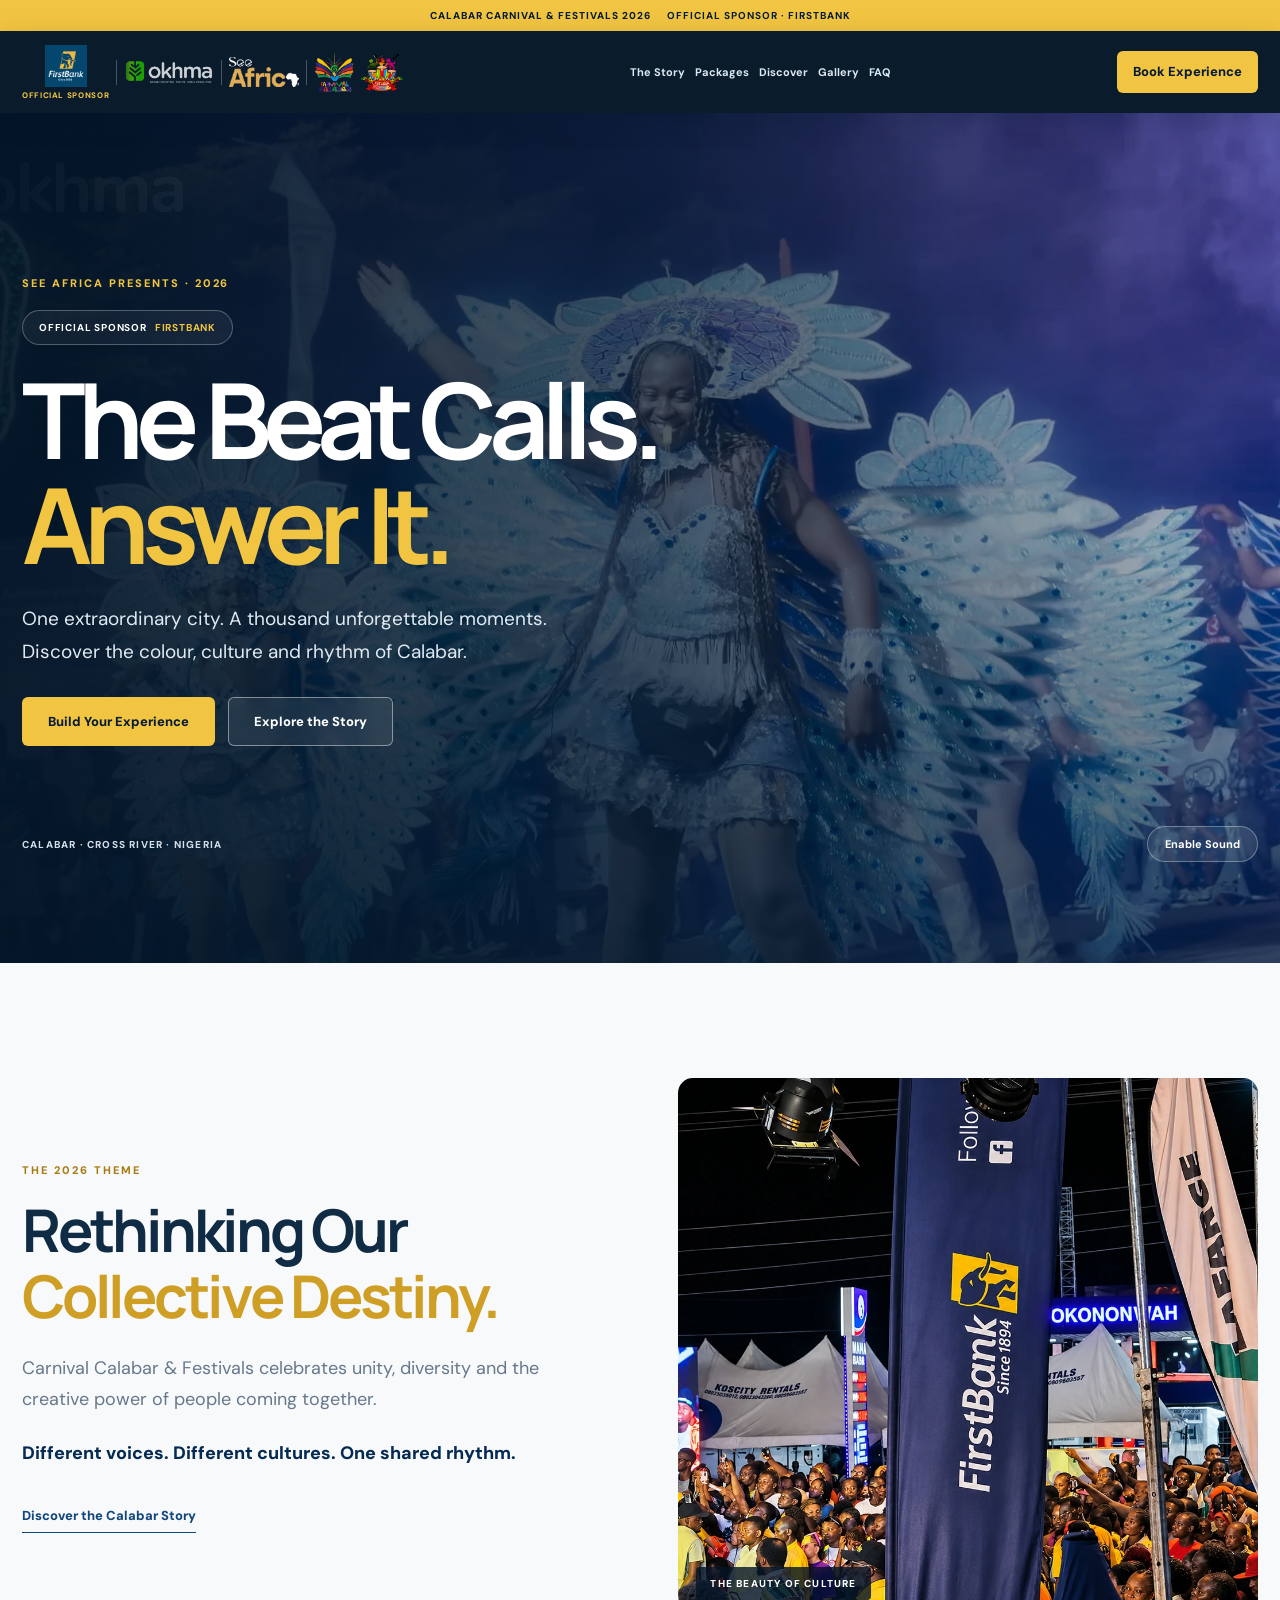
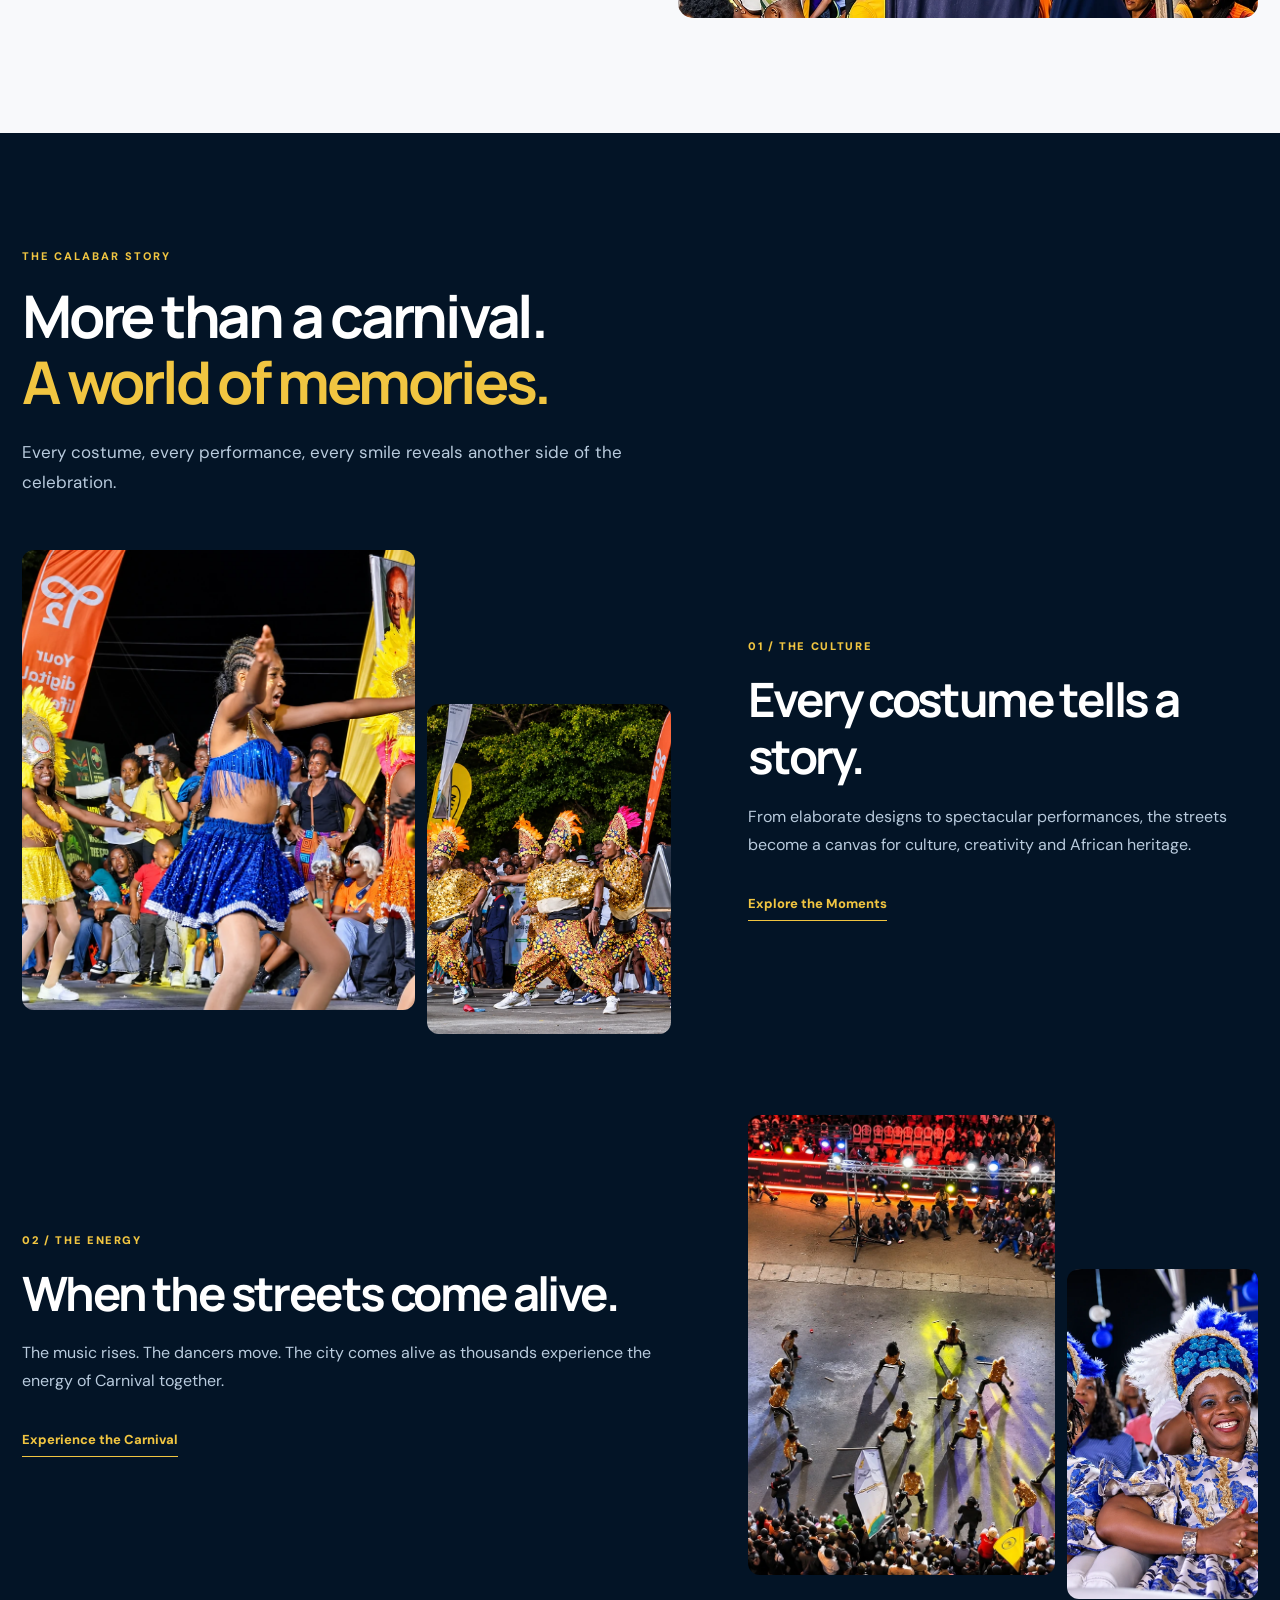
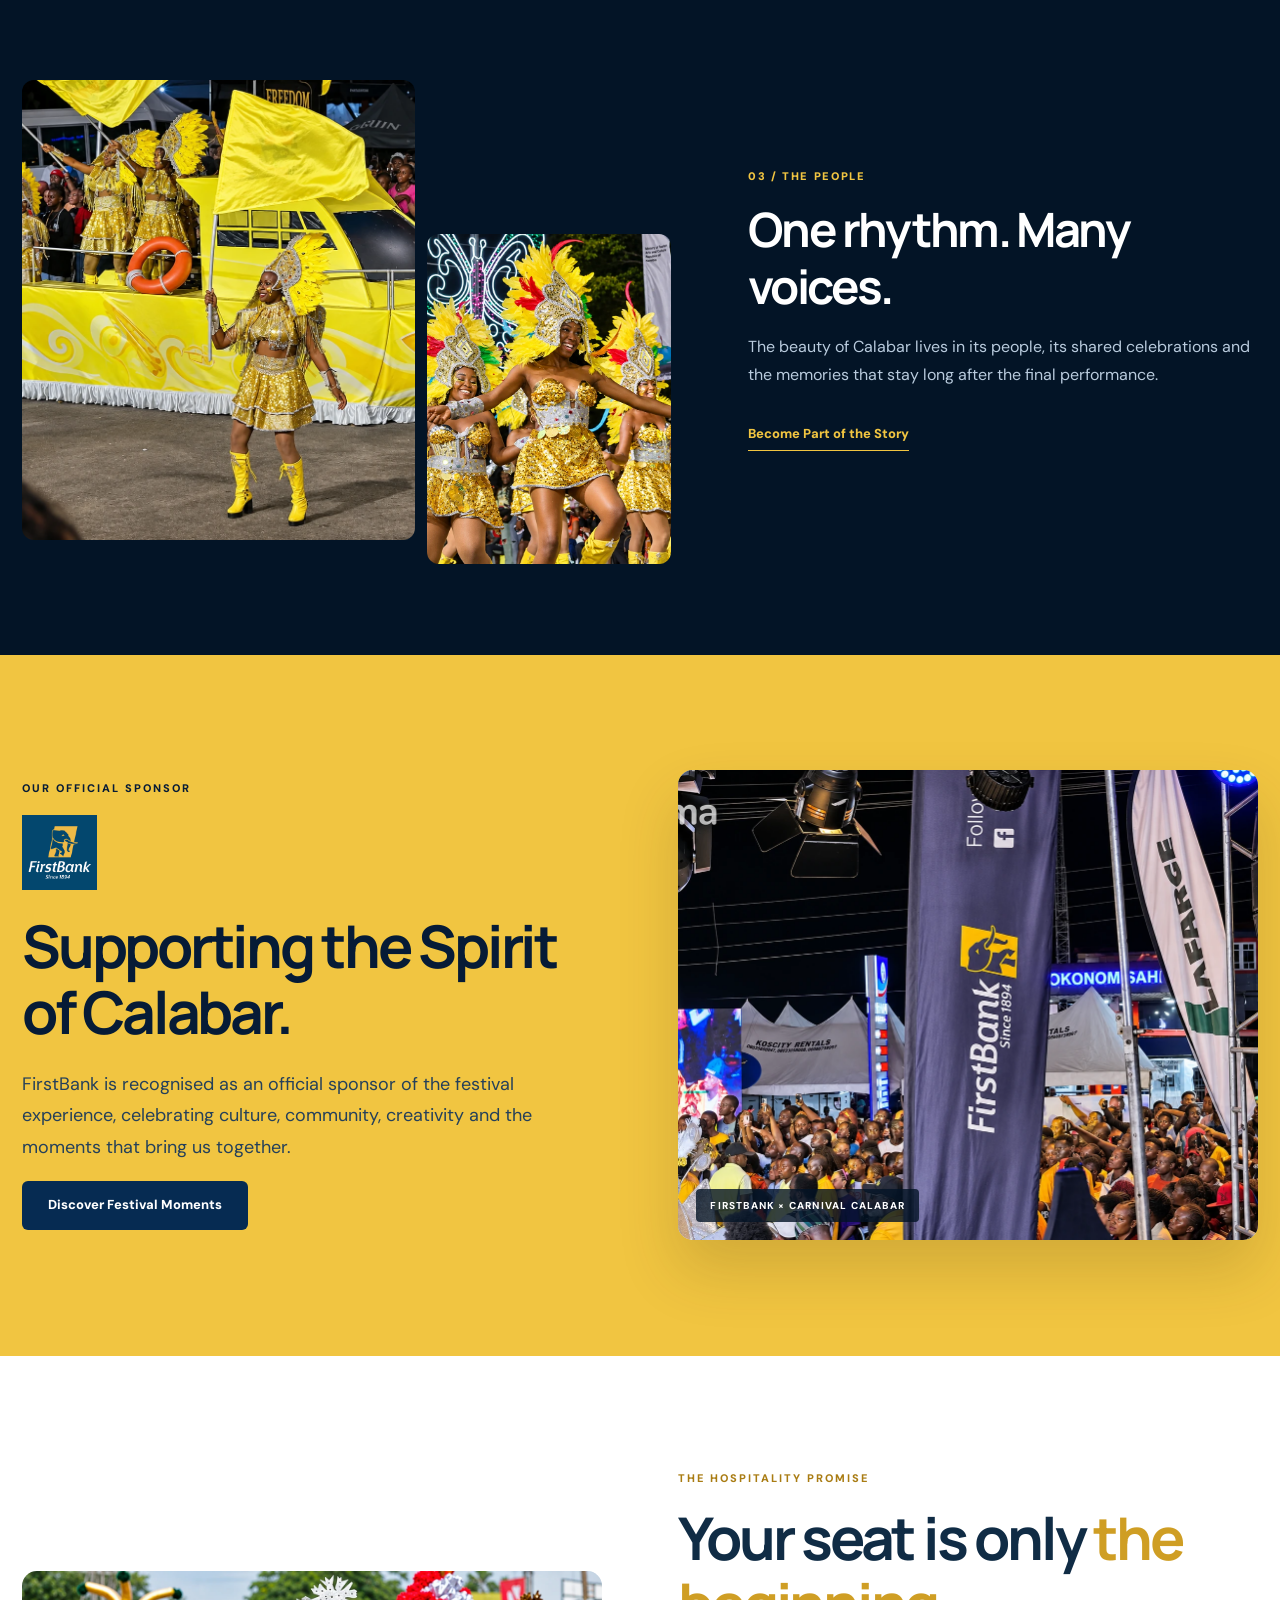
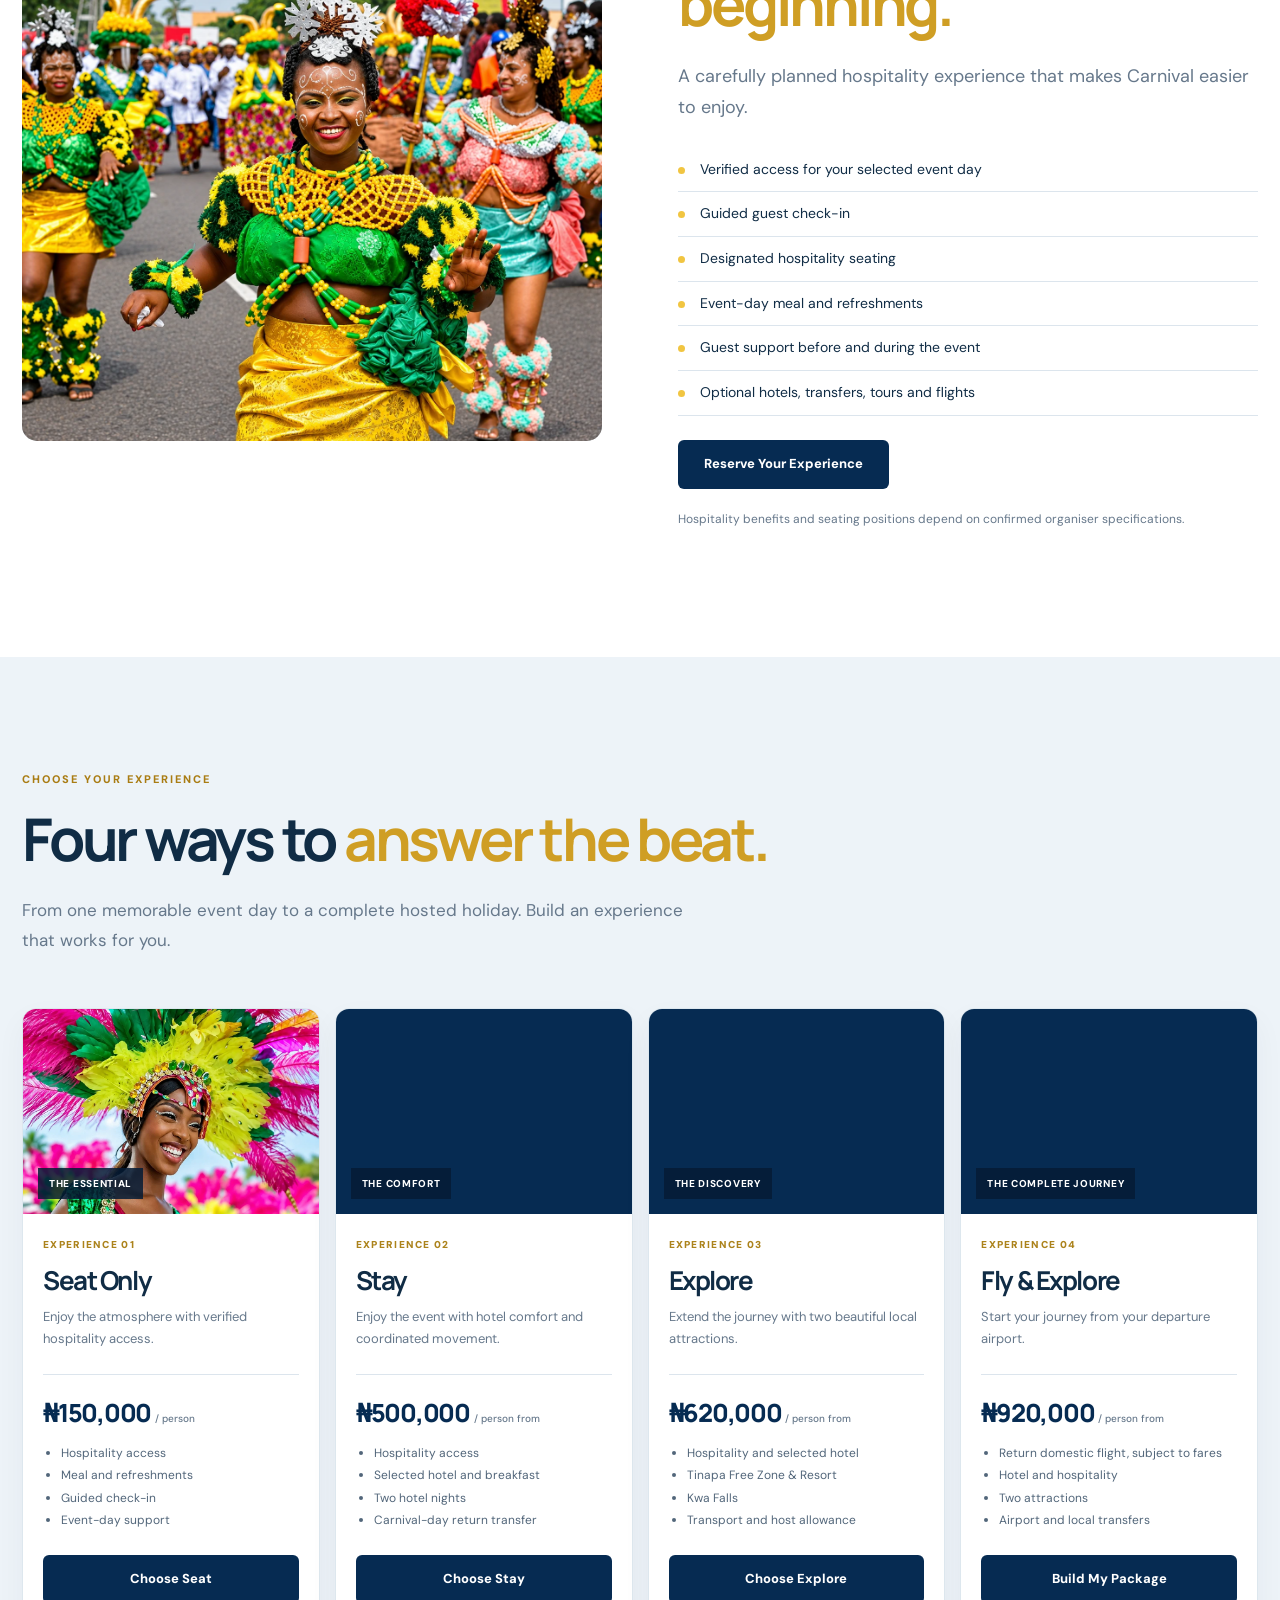
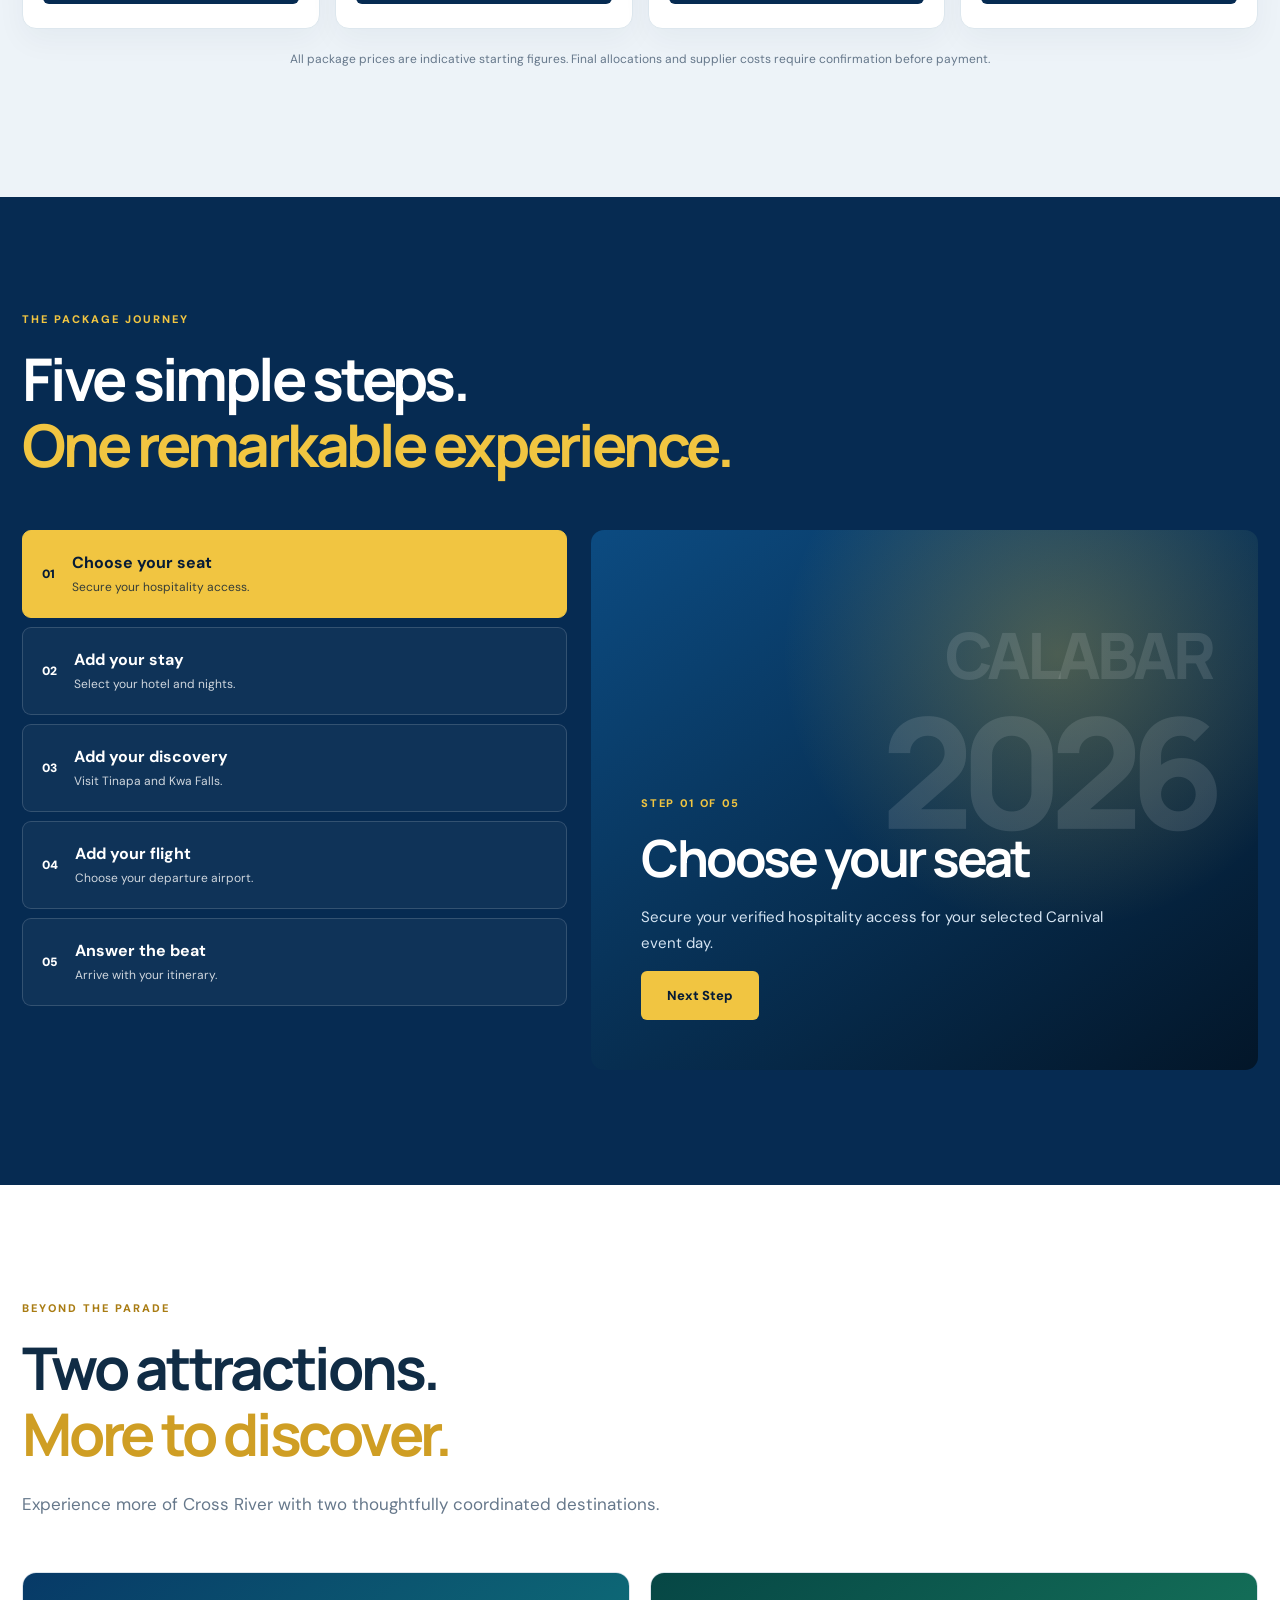
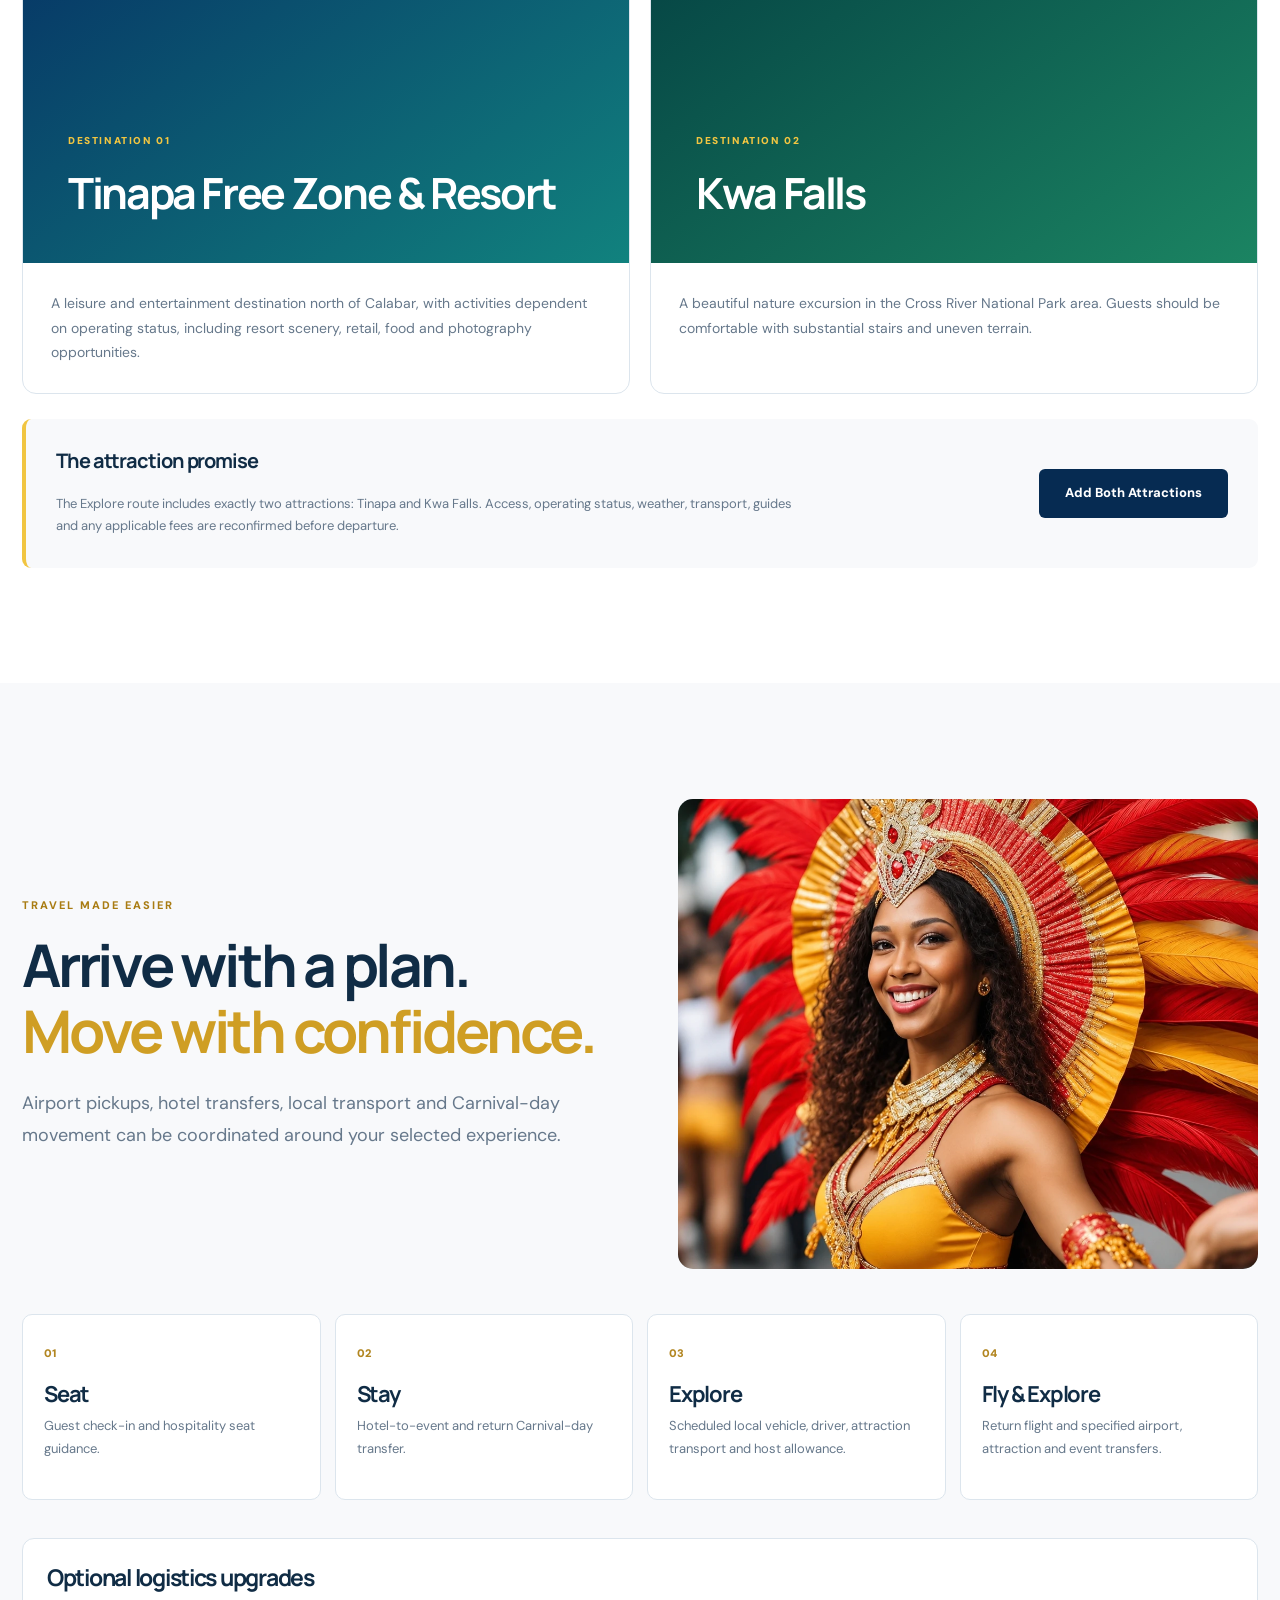
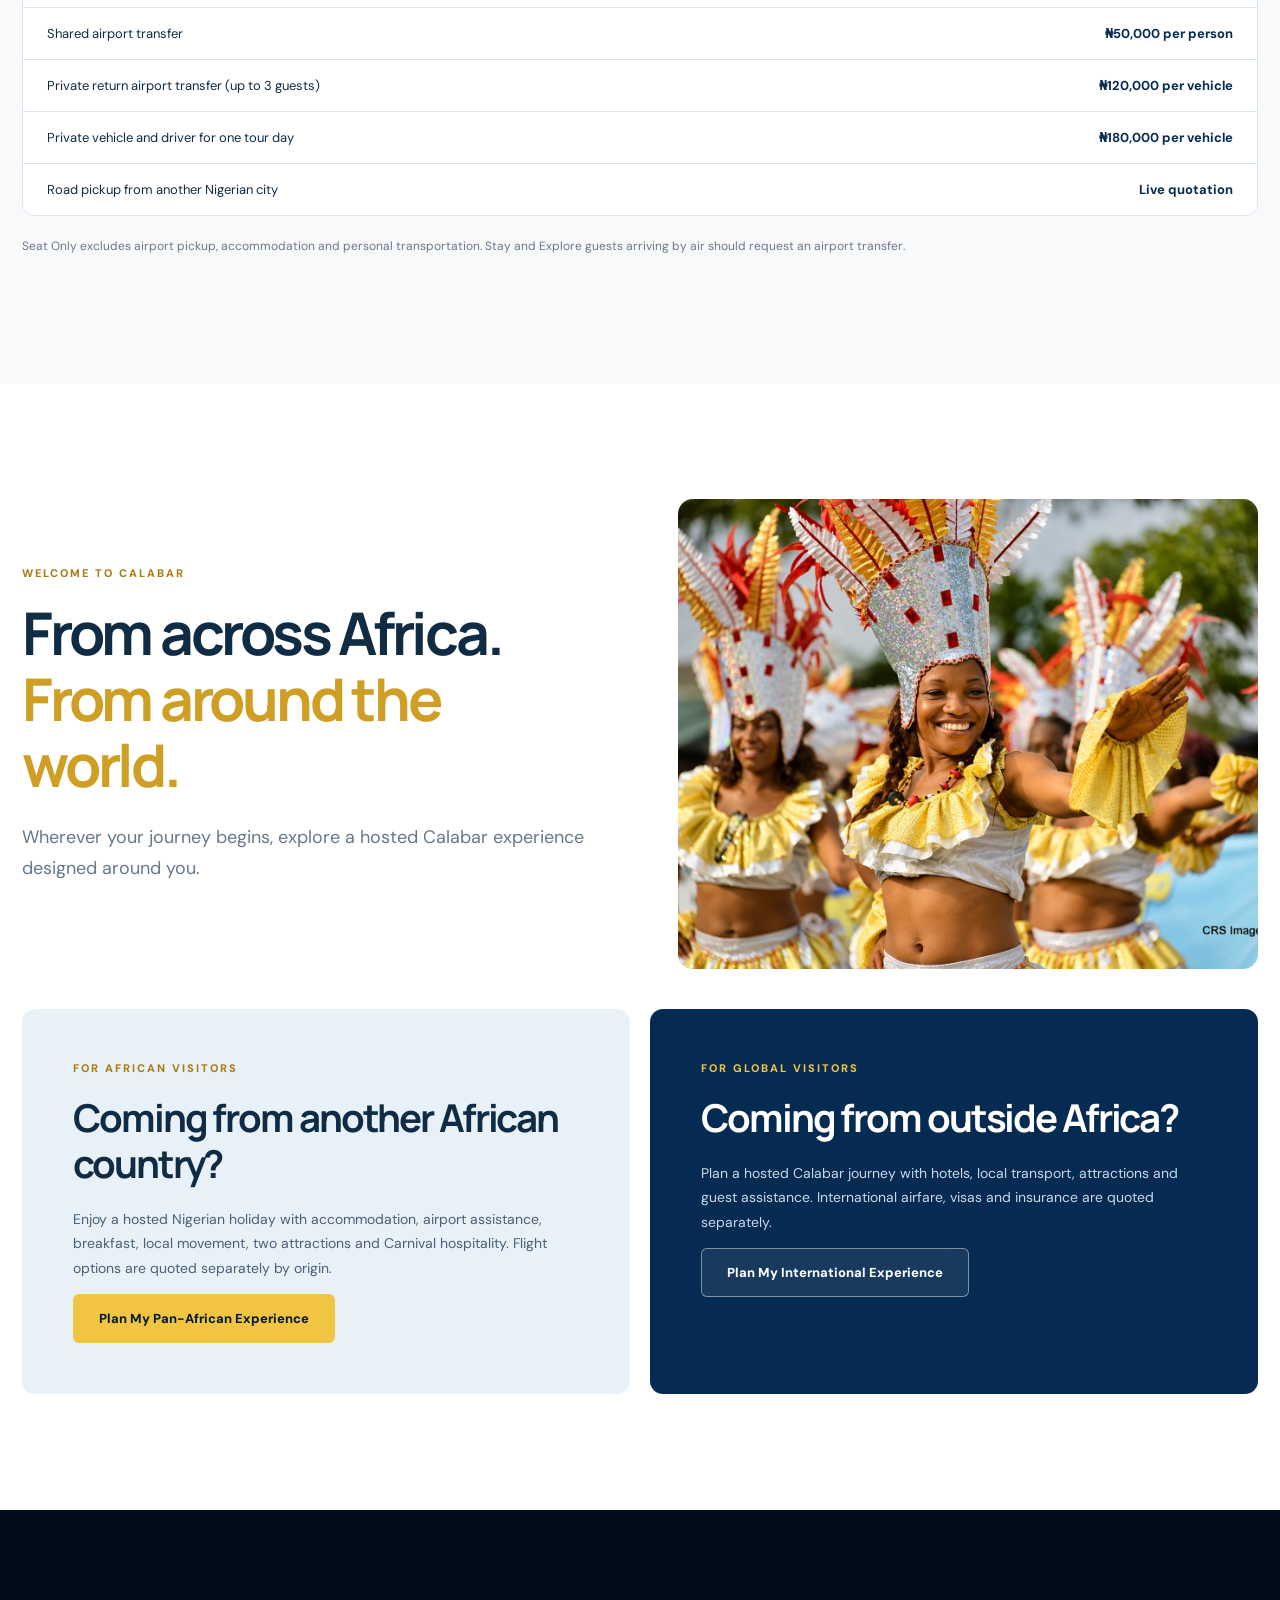
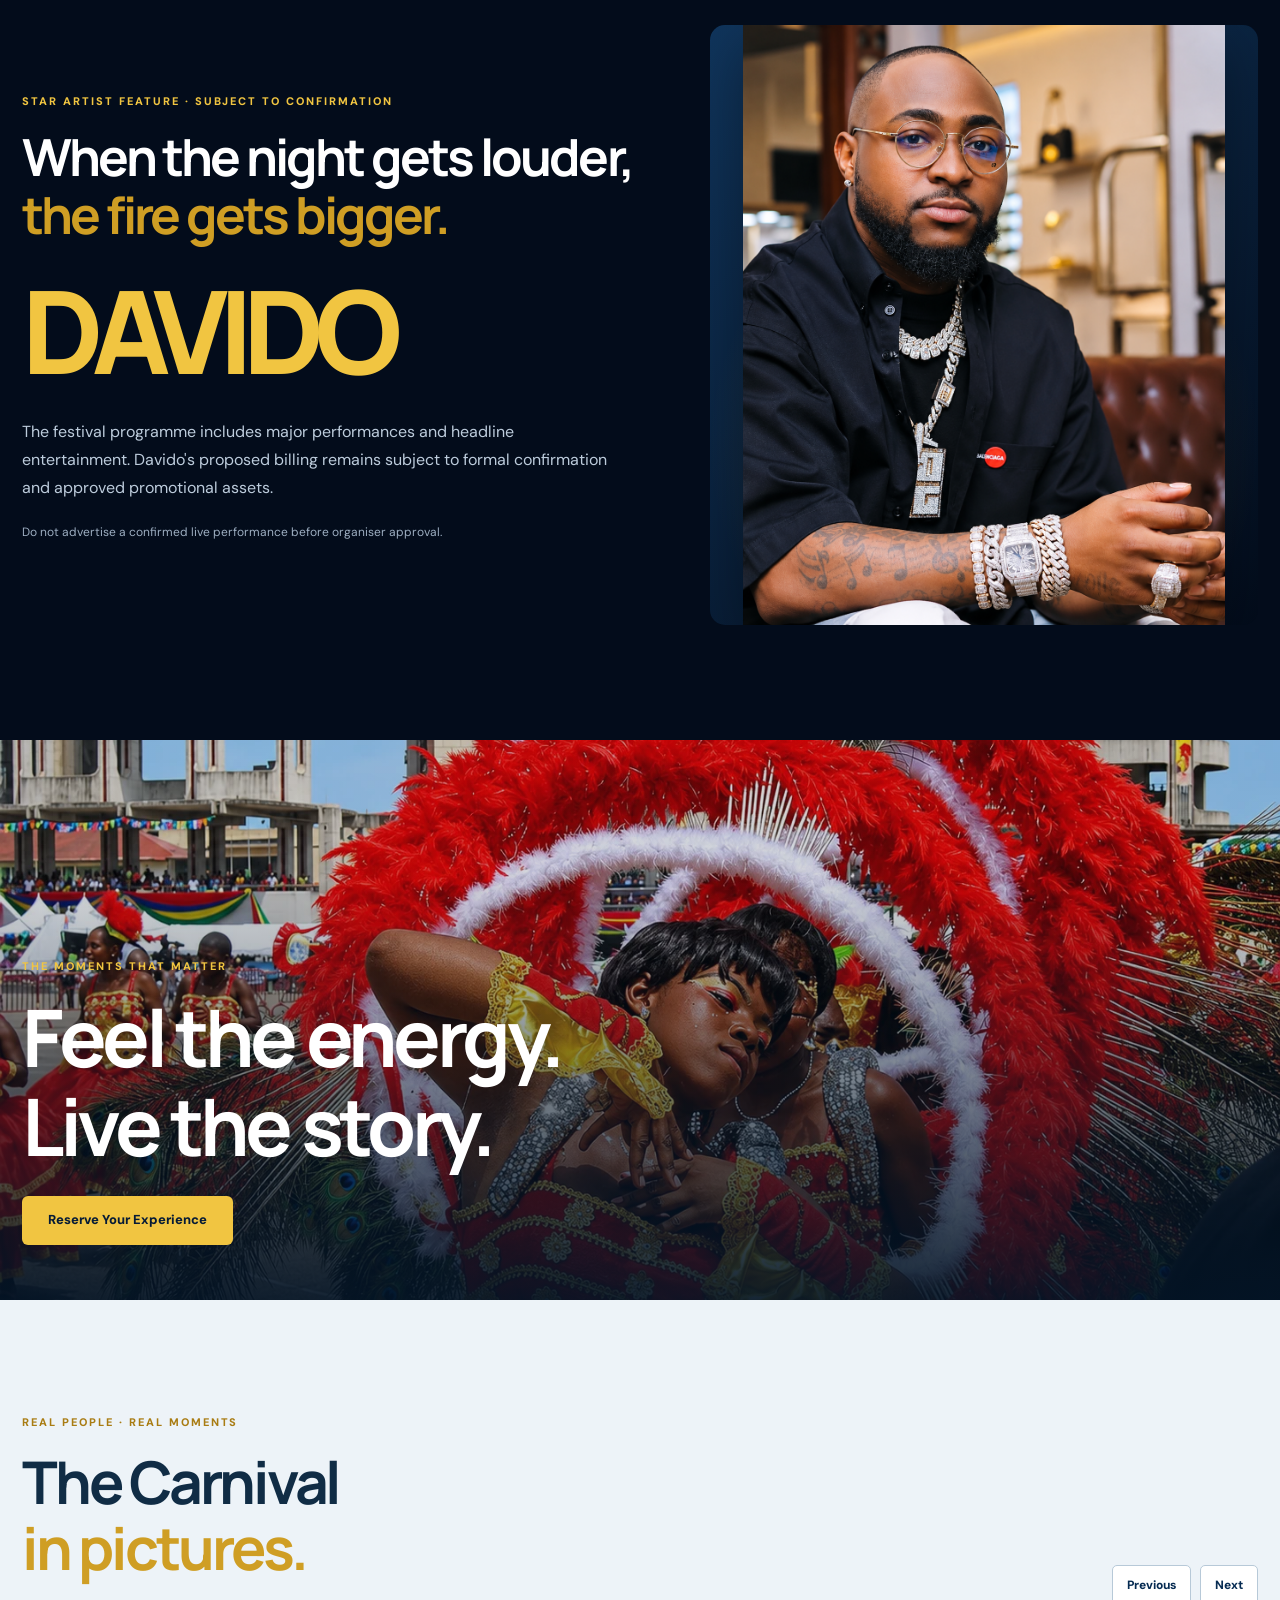
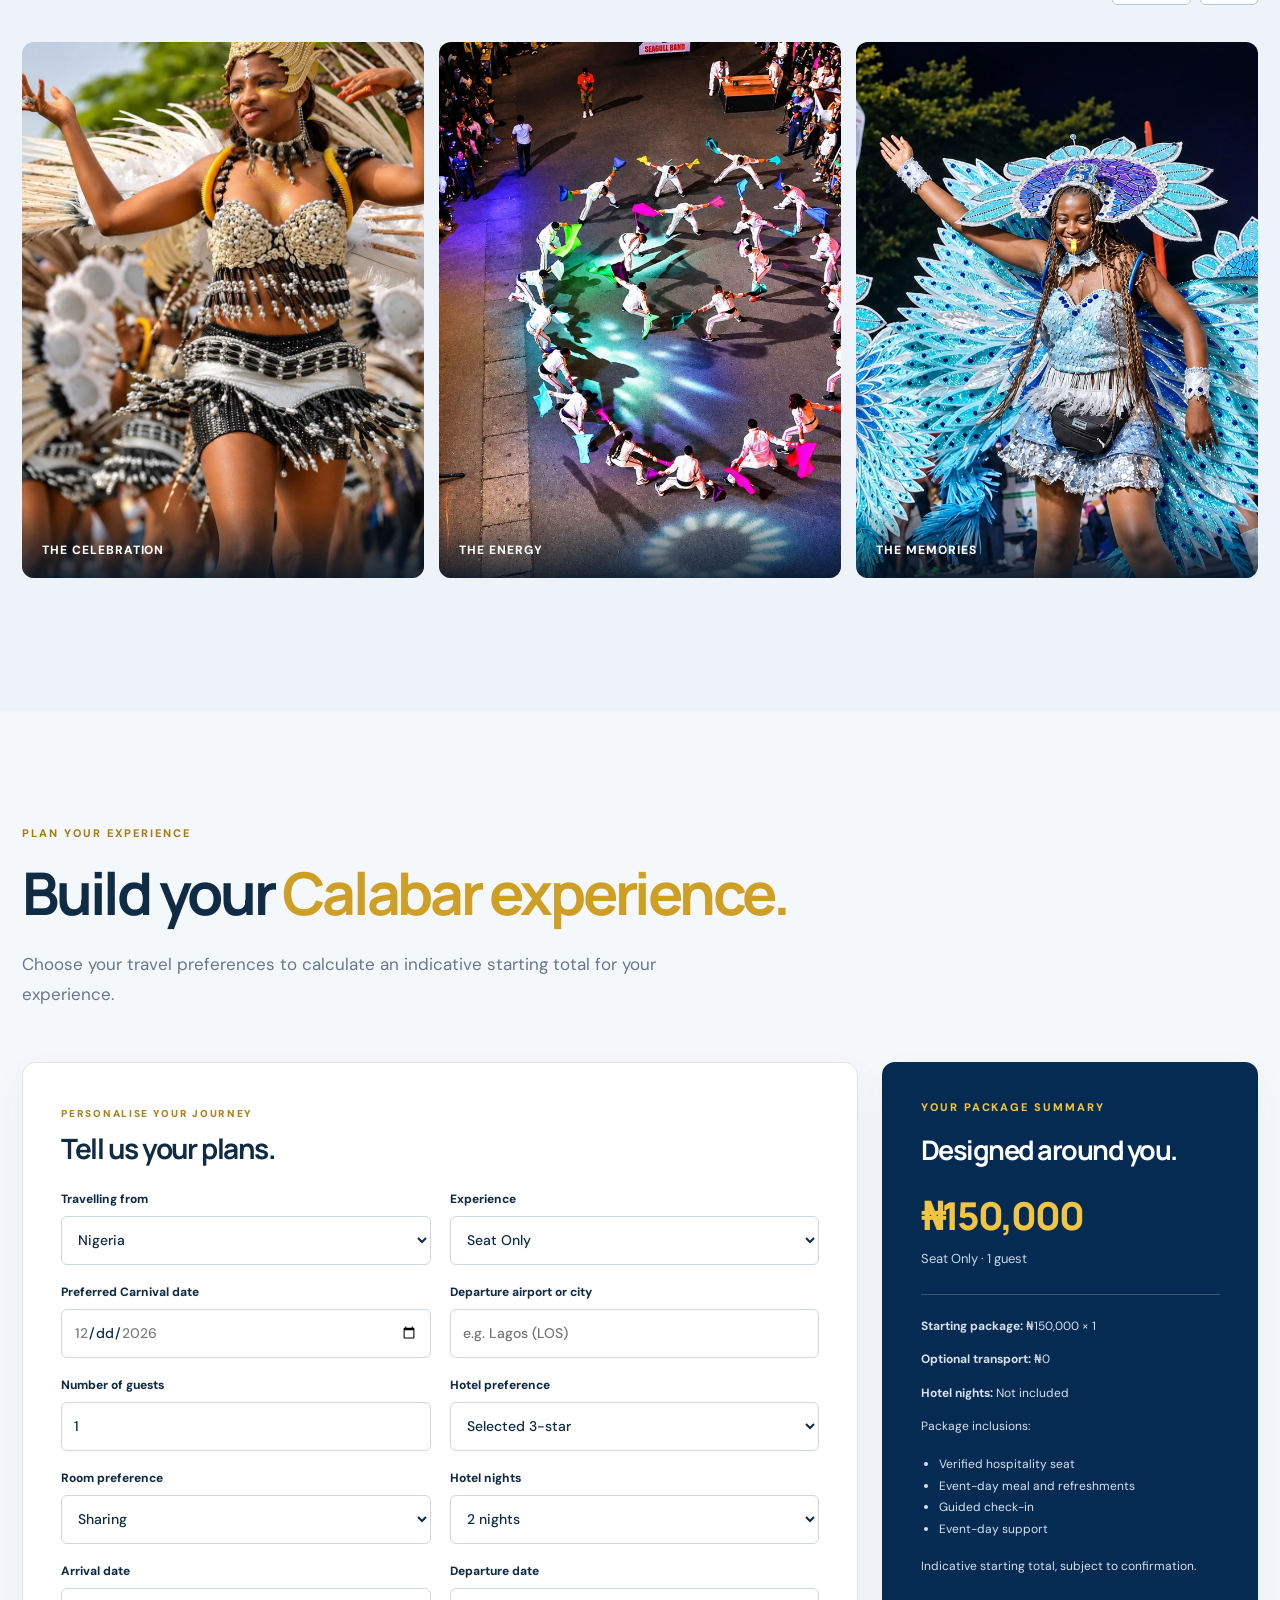
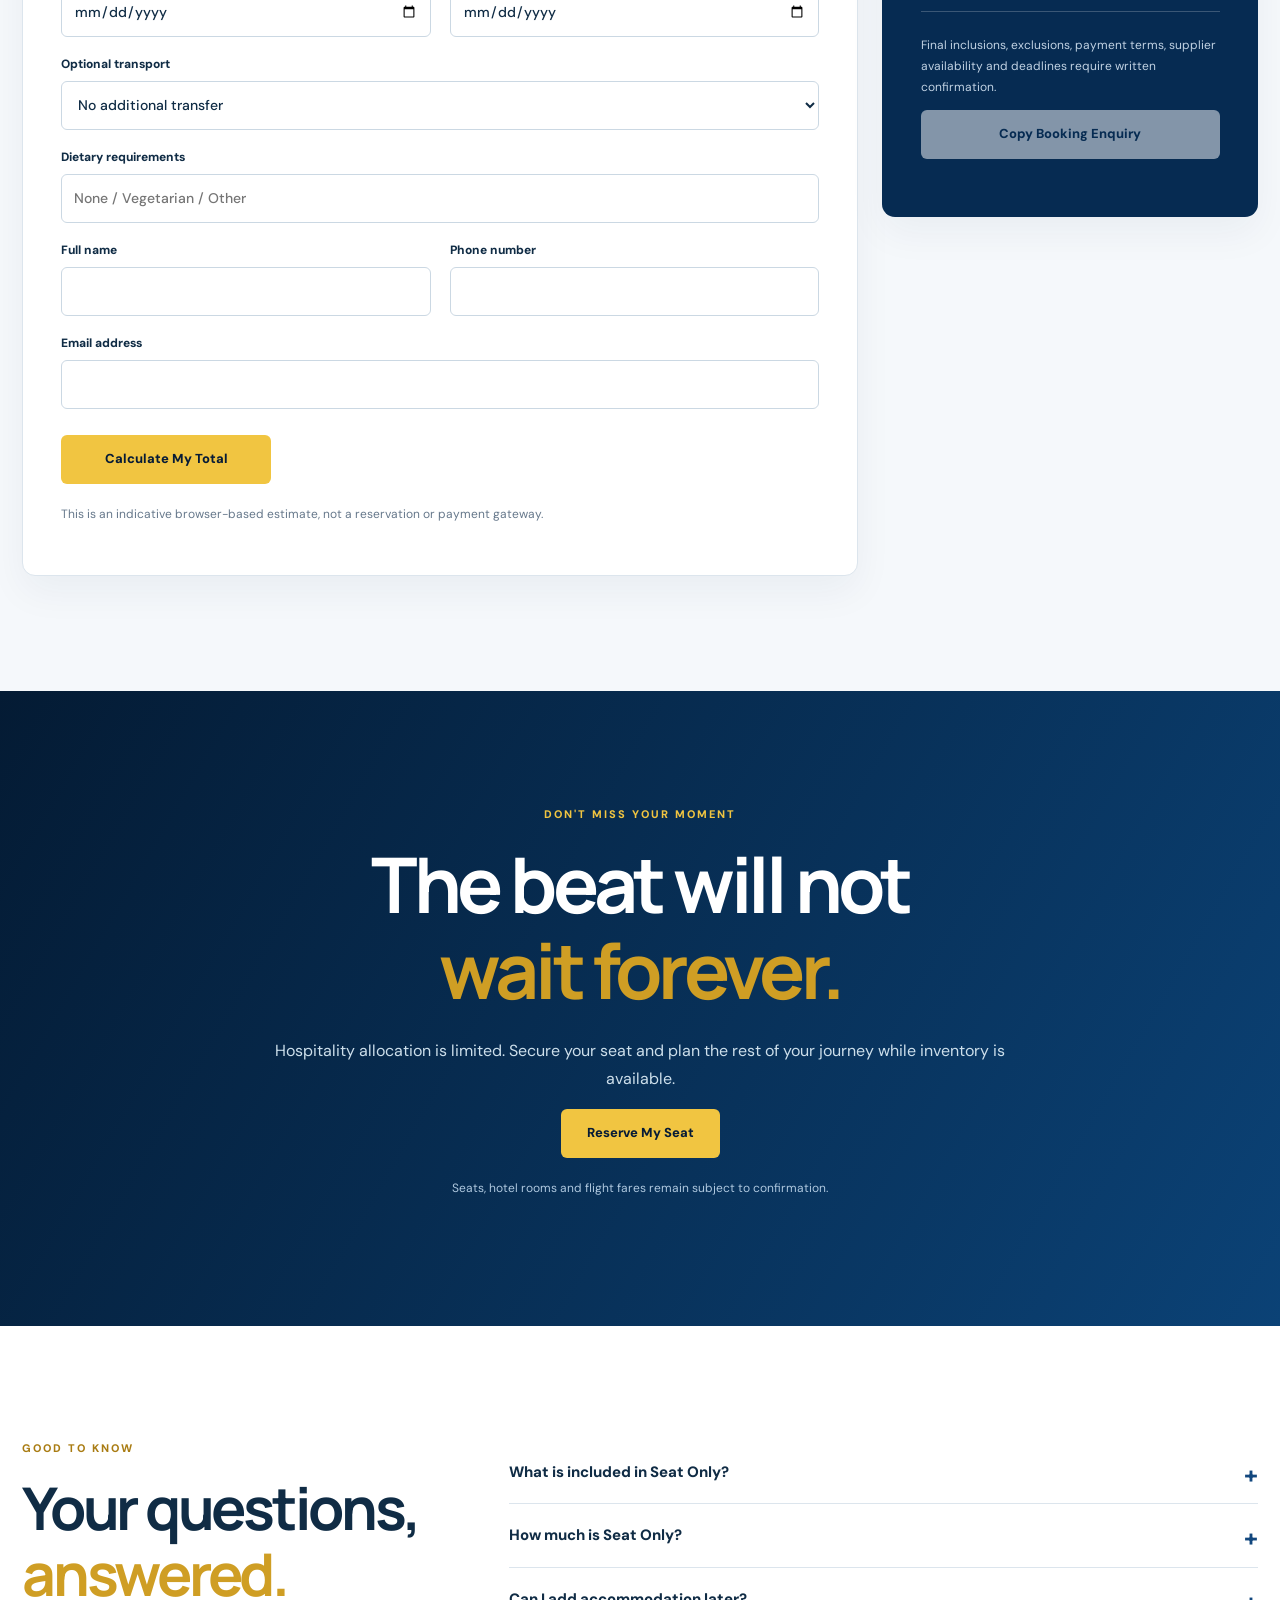
==== commit 96120700: "Optimize Calabar page images as WebP" ====
--- a/calabar.html
+++ b/calabar.html
@@ -9,7 +9,7 @@
 <meta property="og:title" content="Calabar Carnival 2026 | See Africa">
 <meta property="og:description" content="The Beat Calls. Answer It. Experience Calabar Carnival with See Africa.">
 <meta property="og:type" content="website">
-<meta property="og:image" content="https://see-africa-1.vercel.app/images/new-calabar12.png">
+<meta property="og:image" content="https://see-africa-1.vercel.app/images/new-calabar12.webp">
 
 <title>Calabar Carnival 2026 | See Africa × FirstBank</title>
 
@@ -39,31 +39,31 @@
     <div class="brand-rail" aria-label="Festival partners">
 
       <a href="#home" class="brand brand-bank" aria-label="FirstBank">
-        <img src="images/firstbank.png" alt="FirstBank" width="110" height="44">
+        <img src="images/firstbank.webp" alt="FirstBank" width="110" height="44">
         <small>OFFICIAL SPONSOR</small>
       </a>
 
       <span class="brand-separator"></span>
 
       <a href="#home" class="brand brand-okhma" aria-label="Okhma">
-        <img src="images/okhma_light_logo.png" alt="Okhma" width="115" height="36">
+        <img src="images/okhma_light_logo.webp" alt="Okhma" width="115" height="36">
       </a>
 
       <span class="brand-separator"></span>
 
       <a href="#home" class="brand brand-africa" aria-label="See Africa">
-        <img src="images/seeafricalogo.png" alt="See Africa" width="95" height="42">
+        <img src="images/seeafricalogo.webp" alt="See Africa" width="95" height="42">
       </a>
 
       <span class="brand-separator"></span>
 
       <div class="carnival-brands">
         <a href="#home" class="brand" aria-label="Carnival Calabar">
-          <img src="images/calabarlogo.png" alt="Carnival Calabar" width="62" height="48">
+          <img src="images/calabarlogo.webp" alt="Carnival Calabar" width="62" height="48">
         </a>
 
         <a href="#home" class="brand" aria-label="Calabar Festival">
-          <img src="images/Festival-logo.png" alt="Calabar Festival" width="58" height="48">
+          <img src="images/Festival-logo.webp" alt="Calabar Festival" width="58" height="48">
         </a>
       </div>
 
@@ -160,7 +160,7 @@
     </div>
 
     <figure class="photo-frame tall-photo reveal">
-      <img src="images/new-calabar12.png" alt="Real Carnival Calabar celebration" width="800" height="1000" loading="lazy" decoding="async">
+      <img src="images/new-calabar12.webp" alt="Real Carnival Calabar celebration" width="800" height="1000" loading="lazy" decoding="async">
       <figcaption>THE BEAUTY OF CULTURE</figcaption>
     </figure>
 
@@ -181,10 +181,10 @@
     <article class="story-row reveal">
       <div class="story-photos">
         <div class="story-photo main-photo">
-          <img src="images/new-calabar13.png" alt="Calabar Carnival cultural performance" width="700" height="950" loading="lazy" decoding="async">
+          <img src="images/new-calabar13.webp" alt="Calabar Carnival cultural performance" width="700" height="950" loading="lazy" decoding="async">
         </div>
         <div class="story-photo side-photo">
-          <img src="images/new-calabar14.png" alt="Carnival Calabar creative costumes" width="480" height="700" loading="lazy" decoding="async">
+          <img src="images/new-calabar14.webp" alt="Carnival Calabar creative costumes" width="480" height="700" loading="lazy" decoding="async">
         </div>
       </div>
 
@@ -199,10 +199,10 @@
     <article class="story-row story-reverse reveal">
       <div class="story-photos">
         <div class="story-photo main-photo">
-          <img src="images/new-calabar15.png" alt="Calabar Carnival festival performance" width="700" height="950" loading="lazy" decoding="async">
+          <img src="images/new-calabar15.webp" alt="Calabar Carnival festival performance" width="700" height="950" loading="lazy" decoding="async">
         </div>
         <div class="story-photo side-photo">
-          <img src="images/new-calabar16.png" alt="Calabar street parade" width="480" height="700" loading="lazy" decoding="async">
+          <img src="images/new-calabar16.webp" alt="Calabar street parade" width="480" height="700" loading="lazy" decoding="async">
         </div>
       </div>
 
@@ -217,10 +217,10 @@
     <article class="story-row reveal">
       <div class="story-photos">
         <div class="story-photo main-photo">
-          <img src="images/new-calabar17.png" alt="People enjoying Carnival Calabar" width="700" height="950" loading="lazy" decoding="async">
+          <img src="images/new-calabar17.webp" alt="People enjoying Carnival Calabar" width="700" height="950" loading="lazy" decoding="async">
         </div>
         <div class="story-photo side-photo">
-          <img src="images/new-calabar18.png" alt="Calabar Carnival festival community" width="480" height="700" loading="lazy" decoding="async">
+          <img src="images/new-calabar18.webp" alt="Calabar Carnival festival community" width="480" height="700" loading="lazy" decoding="async">
         </div>
       </div>
 
@@ -241,14 +241,14 @@
   <div class="container split">
     <div class="section-copy reveal">
       <span class="eyebrow">OUR OFFICIAL SPONSOR</span>
-      <img class="sponsor-logo" src="images/firstbank.png" alt="FirstBank" width="200" height="80" loading="lazy">
+      <img class="sponsor-logo" src="images/firstbank.webp" alt="FirstBank" width="200" height="80" loading="lazy">
       <h2>Supporting the Spirit of Calabar.</h2>
       <p>FirstBank is recognised as an official sponsor of the festival experience, celebrating culture, community, creativity and the moments that bring us together.</p>
       <a href="#gallery" class="btn btn-navy">Discover Festival Moments</a>
     </div>
 
     <figure class="photo-frame sponsor-photo reveal">
-      <img src="images/new-calabar19.png" alt="Festival atmosphere at Carnival Calabar" width="800" height="1000" loading="lazy" decoding="async">
+      <img src="images/new-calabar19.webp" alt="Festival atmosphere at Carnival Calabar" width="800" height="1000" loading="lazy" decoding="async">
       <figcaption>FIRSTBANK × CARNIVAL CALABAR</figcaption>
     </figure>
   </div>
@@ -260,7 +260,7 @@
   <div class="container split">
 
     <figure class="photo-frame reveal">
-      <img src="images/new-calabar1.png" alt="Calabar festival hospitality atmosphere" width="800" height="1000" loading="lazy" decoding="async">
+      <img src="images/new-calabar1.webp" alt="Calabar festival hospitality atmosphere" width="800" height="1000" loading="lazy" decoding="async">
     </figure>
 
     <div class="section-copy reveal">
@@ -299,7 +299,7 @@
 
       <article class="package-card reveal">
         <div class="package-image">
-          <img src="images/new-calabar2.png" alt="Carnival hospitality experience" width="600" height="480" loading="lazy" decoding="async">
+          <img src="images/new-calabar2.webp" alt="Carnival hospitality experience" width="600" height="480" loading="lazy" decoding="async">
           <span>THE ESSENTIAL</span>
         </div>
         <div class="package-body">
@@ -319,7 +319,7 @@
 
       <article class="package-card reveal">
         <div class="package-image">
-          <img src="images/new-calabar3.png" alt="Stay and experience Carnival Calabar" width="600" height="480" loading="lazy" decoding="async">
+          <img src="images/new-calabar3.webp" alt="Stay and experience Carnival Calabar" width="600" height="480" loading="lazy" decoding="async">
           <span>THE COMFORT</span>
         </div>
         <div class="package-body">
@@ -339,7 +339,7 @@
 
       <article class="package-card reveal">
         <div class="package-image">
-          <img src="images/new-calabar4.png" alt="Discover Calabar holiday experience" width="600" height="480" loading="lazy" decoding="async">
+          <img src="images/new-calabar4.webp" alt="Discover Calabar holiday experience" width="600" height="480" loading="lazy" decoding="async">
           <span>THE DISCOVERY</span>
         </div>
         <div class="package-body">
@@ -359,7 +359,7 @@
 
       <article class="package-card reveal">
         <div class="package-image">
-          <img src="images/new-calabar5.png" alt="Fly and Explore Calabar experience" width="600" height="480" loading="lazy" decoding="async">
+          <img src="images/new-calabar5.webp" alt="Fly and Explore Calabar experience" width="600" height="480" loading="lazy" decoding="async">
           <span>THE COMPLETE JOURNEY</span>
         </div>
         <div class="package-body">
@@ -499,7 +499,7 @@
       </div>
 
       <figure class="photo-frame reveal">
-        <img src="images/new-calabar6.png" alt="Real Carnival Calabar event atmosphere" width="800" height="950" loading="lazy" decoding="async">
+        <img src="images/new-calabar6.webp" alt="Real Carnival Calabar event atmosphere" width="800" height="950" loading="lazy" decoding="async">
       </figure>
     </div>
 
@@ -535,7 +535,7 @@
       </div>
 
       <figure class="photo-frame reveal">
-        <img src="images/new-calabar7.png" alt="Calabar Carnival celebration" width="800" height="950" loading="lazy" decoding="async">
+        <img src="images/new-calabar7.webp" alt="Calabar Carnival celebration" width="800" height="950" loading="lazy" decoding="async">
       </figure>
     </div>
 
@@ -571,7 +571,7 @@
     </div>
 
     <div class="artist-image-wrap reveal">
-      <img src="images/davido.png" class="davido-image" alt="Davido, proposed star artist" width="700" height="900" loading="lazy" decoding="async">
+      <img src="images/davido.webp" class="davido-image" alt="Davido, proposed star artist" width="700" height="900" loading="lazy" decoding="async">
     </div>
   </div>
 </section>
@@ -579,7 +579,7 @@
 <!-- IMAGE 8 : FINAL EVENT FEATURE -->
 
 <section class="image-break" aria-label="Calabar Carnival moments">
-  <img src="images/new-calabar8.png" alt="Carnival Calabar festival atmosphere" width="1600" height="900" loading="lazy" decoding="async">
+  <img src="images/new-calabar8.webp" alt="Carnival Calabar festival atmosphere" width="1600" height="900" loading="lazy" decoding="async">
   <div class="image-break-shade"></div>
   <div class="container image-break-content">
     <span class="eyebrow eyebrow-light">THE MOMENTS THAT MATTER</span>
@@ -607,17 +607,17 @@
     <div class="gallery-track" id="galleryTrack">
 
       <button type="button" class="gallery-card" aria-label="Open Carnival photo 1">
-        <img src="images/new-calabar9.png" alt="Festival moment in Calabar" width="650" height="850" loading="lazy" decoding="async">
+        <img src="images/new-calabar9.webp" alt="Festival moment in Calabar" width="650" height="850" loading="lazy" decoding="async">
         <span>THE CELEBRATION</span>
       </button>
 
       <button type="button" class="gallery-card" aria-label="Open Carnival photo 2">
-        <img src="images/new-calabar10.png" alt="Calabar Carnival entertainment" width="650" height="850" loading="lazy" decoding="async">
+        <img src="images/new-calabar10.webp" alt="Calabar Carnival entertainment" width="650" height="850" loading="lazy" decoding="async">
         <span>THE ENERGY</span>
       </button>
 
       <button type="button" class="gallery-card" aria-label="Open Carnival photo 3">
-        <img src="images/new-calabar11.png" alt="Carnival Calabar audience and celebration" width="650" height="850" loading="lazy" decoding="async">
+        <img src="images/new-calabar11.webp" alt="Carnival Calabar audience and celebration" width="650" height="850" loading="lazy" decoding="async">
         <span>THE MEMORIES</span>
       </button>
 
@@ -877,13 +877,13 @@
       </div>
 
       <div class="footer-brands" aria-label="Festival partners">
-        <img src="images/firstbank.png" alt="FirstBank" width="110" height="48" loading="lazy">
-        <img src="images/okhma_light_logo.png" alt="Okhma" width="120" height="42" loading="lazy">
-        <img src="images/seeafricalogo.png" alt="See Africa" width="95" height="48" loading="lazy">
+        <img src="images/firstbank.webp" alt="FirstBank" width="110" height="48" loading="lazy">
+        <img src="images/okhma_light_logo.webp" alt="Okhma" width="120" height="42" loading="lazy">
+        <img src="images/seeafricalogo.webp" alt="See Africa" width="95" height="48" loading="lazy">
 
         <div class="footer-carnival-group">
-          <img src="images/calabarlogo.png" alt="Calabar Carnival" width="65" height="54" loading="lazy">
-          <img src="images/Festival-logo.png" alt="Calabar Festival" width="58" height="54" loading="lazy">
+          <img src="images/calabarlogo.webp" alt="Calabar Carnival" width="65" height="54" loading="lazy">
+          <img src="images/Festival-logo.webp" alt="Calabar Festival" width="58" height="54" loading="lazy">
         </div>
       </div>
     </div>
--- a/calabar.css
+++ b/calabar.css
@@ -1,2027 +1,480 @@
 
-/* ========================================
-   SEE AFRICA × FIRSTBANK
-   CALABAR CARNIVAL 2026
-   COMPLETE WEBSITE STYLESHEET
-======================================== */
-
-:root {
-  --navy: #062b52;
-  --deep: #041a33;
-  --blue: #0c407b;
-  --gold: #f1c541;
-  --cream: #f8f8f4;
-  --ink: #112940;
-  --muted: #627385;
-  --line: #dce5ed;
-  --white: #ffffff;
-  --max: 1240px;
-}
-
-*, *::before, *::after {
-  box-sizing: border-box;
-}
-
-html {
-  scroll-behavior: smooth;
-  scroll-padding-top: 100px;
-}
-
-body {
-  margin: 0;
-  color: var(--ink);
-  background: #fff;
-  font-family: "DM Sans", sans-serif;
-  overflow-x: hidden;
-}
-
-img, video {
-  display: block;
-  max-width: 100%;
-}
-
-button, input, select {
-  font: inherit;
-}
-
-button {
-  cursor: pointer;
-}
-
-a {
-  color: inherit;
-  text-decoration: none;
-}
-
-h1, h2, h3, h4, p {
-  margin-top: 0;
-}
-
-h1, h2, h3, h4 {
-  font-family: "Manrope", sans-serif;
-  letter-spacing: -.045em;
-}
-
-h2 {
-  font-size: clamp(2.25rem, 4.8vw, 4.7rem);
-  line-height: 1.12;
-  margin-bottom: 25px;
-}
-
-h3 {
-  line-height: 1.2;
-}
-
-p {
-  line-height: 1.75;
-}
-
-h1 em, h2 em, h3 em {
-  color: #d3a72b;
-  font-style: normal;
-}
-
-button:focus-visible,
-a:focus-visible,
-input:focus-visible,
-select:focus-visible,
-summary:focus-visible {
-  outline: 3px solid #e9a500;
-  outline-offset: 3px;
-}
-
-.container {
-  width: min(var(--max), calc(100% - 48px));
-  margin-inline: auto;
-}
-
-.section {
-  padding: clamp(76px, 9vw, 135px) 0;
-}
-
-.eyebrow {
-  display: block;
-  font-size: 11px;
-  letter-spacing: .19em;
-  font-weight: 800;
-  text-transform: uppercase;
-  color: #ba8d16;
-  margin-bottom: 19px;
-}
-
-.eyebrow.gold {
-  color: var(--gold);
-}
-
-.section-heading {
-  max-width: 850px;
-  margin-bottom: 58px;
-}
-
-.section-heading p {
-  max-width: 680px;
-  color: var(--muted);
-  font-size: 17px;
-}
-
-.section-copy p {
-  color: var(--muted);
-  font-size: 17px;
-}
-
-.emphasis {
-  font-weight: 800;
-  color: var(--navy) !important;
-}
-
-.small-note {
-  font-size: 12px !important;
-  color: var(--muted);
-  line-height: 1.75 !important;
-  margin-top: 20px;
-}
-
-.center {
-  text-align: center;
-}
-
-.text-link {
-  display: inline-block;
-  color: var(--blue);
-  font-size: 14px;
-  font-weight: 800;
-  border-bottom: 1px solid currentColor;
-  padding-bottom: 8px;
-  margin-top: 16px;
-}
-
-.btn {
-  display: inline-flex;
-  align-items: center;
-  justify-content: center;
-  min-height: 49px;
-  padding: 15px 25px;
-  border: 1px solid transparent;
-  border-radius: 5px;
-  font-size: 13px;
-  font-weight: 800;
-  line-height: 1.3;
-  text-align: center;
-  transition: background .25s, transform .25s;
-}
-
-.btn:hover {
-  transform: translateY(-2px);
-}
-
-.btn-gold {
-  color: var(--deep);
-  background: var(--gold);
-}
-
-.btn-gold:hover {
-  background: #ffdc72;
-}
-
-.btn-navy {
-  color: white;
-  background: var(--navy);
-}
-
-.btn-navy:hover {
-  background: #125091;
-}
-
-.btn-outline {
-  color: white;
-  background: transparent;
-  border-color: rgba(255,255,255,.65);
-}
-
-.btn-outline-dark {
-  color: var(--navy);
-  background: transparent;
-  border-color: #9ab0c4;
-}
-
-.button-row {
-  display: flex;
-  align-items: center;
-  flex-wrap: wrap;
-  gap: 13px;
-}
-
-.button-row.centered {
-  justify-content: center;
-}
-
-.skip-link {
-  position: absolute;
-  top: -100px;
-  left: 20px;
-  z-index: 9999;
-  background: var(--gold);
-  padding: 12px;
-}
-
-.skip-link:focus {
-  top: 10px;
-}
-
-/* ========================================
-   SPONSOR STRIP
-======================================== */
-
-.sponsor-strip {
-  display: flex;
-  justify-content: center;
-  flex-wrap: wrap;
-  gap: 20px;
-  padding: 10px 15px;
-  background: var(--gold);
-  color: var(--navy);
-  text-align: center;
-  font-size: 10px;
-  letter-spacing: .11em;
-  font-weight: 700;
-}
-
-/* ========================================
-   FIVE-LOGO HEADER
-======================================== */
-
-.header {
-  position: sticky;
-  top: 0;
-  z-index: 200;
-  background: rgba(4,26,51,.97);
-  box-shadow: 0 10px 30px #00152a26;
-}
-
-.nav {
-  display: flex;
-  align-items: center;
-  justify-content: space-between;
-  min-height: 82px;
-  gap: 12px;
-}
-
-.brand-logos {
-  display: flex;
-  align-items: center;
-  flex-shrink: 1;
-  min-width: 0;
-  gap: 10px;
-}
-
-.brand {
-  display: flex;
-  flex-direction: column;
-  align-items: center;
-  justify-content: center;
-  gap: 4px;
-  color: white;
-  min-width: 0;
-  flex-shrink: 0;
-}
-
-.brand img {
-  height: 33px;
-  width: auto;
-  max-width: 100px;
-  object-fit: contain;
-}
-
-.firstbank-brand img {
-  max-width: 105px;
-}
-
-.brand small {
-  color: var(--gold);
-  font-size: 9px;
-  font-weight: 800;
-  letter-spacing: .1em;
-  white-space: nowrap;
-}
-
-.okhma-brand img {
-  width: 105px;
-  height: auto;
-  max-height: 39px;
-}
-
-.seeafrica-brand img {
-  max-width: 82px;
-}
-
-.brand-divider {
-  height: 25px;
-  width: 1px;
-  background: #ffffff40;
-  flex-shrink: 0;
-}
-
-.calabar-logo-group {
-  display: flex;
-  align-items: center;
-  gap: 8px;
-  flex-shrink: 0;
-}
-
-.calabar-brand img {
-  max-width: 65px;
-  max-height: 43px;
-}
-
-.festival-brand img {
-  max-width: 48px;
-  height: 43px;
-}
-
-.nav-links {
-  display: flex;
-  align-items: center;
-  gap: 11px;
-}
-
-.nav-links a {
-  color: #dce7f4;
-  font-size: 11px;
-  font-weight: 700;
-  white-space: nowrap;
-  transition: color .2s;
-}
-
-.nav-links a:hover {
-  color: var(--gold);
-}
-
-.nav-actions {
-  display: flex;
-  align-items: center;
-  flex-shrink: 0;
-  gap: 10px;
-}
-
-.nav-book {
-  min-height: 42px;
-  padding: 12px 18px;
-}
-
-.menu-button {
-  display: none;
-  background: transparent;
-  border: 0;
-  color: white;
-  font-size: 27px;
-}
-
-/* ========================================
-   ORIGINAL HERO
-======================================== */
-
-.hero {
-  position: relative;
-  isolation: isolate;
-  display: flex;
-  align-items: center;
-  min-height: min(820px, 100svh);
-  color: white;
-  overflow: hidden;
-  background: #08274e
-    url("images/calabar-media-1.webp")
-    center / cover no-repeat;
-}
-
-.hero-media,
-.hero-media video,
-.hero-overlay {
-  position: absolute;
-  inset: 0;
-  width: 100%;
-  height: 100%;
-}
-
-.hero-media {
-  z-index: -1;
-}
-
-.hero-media video {
-  object-fit: cover;
-}
-
-.hero-overlay {
-  background:
-    linear-gradient(
-      90deg,
-      rgba(1,14,34,.92),
-      rgba(1,20,43,.6) 58%,
-      rgba(1,25,49,.25)
-    ),
-    linear-gradient(
-      0deg,
-      rgba(0,15,34,.6),
-      transparent 55%
-    );
-}
-
-.hero-content {
-  position: relative;
-  z-index: 1;
-  padding-block: 125px 90px;
-}
-
-.hero h1 {
-  max-width: 990px;
-  font-size: clamp(3.4rem, 8vw, 7.7rem);
-  line-height: 1.02;
-  letter-spacing: -.07em;
-  margin: 20px 0 26px;
-}
-
-.hero h1 em {
-  color: var(--gold);
-}
-
-.hero-content > p {
-  max-width: 560px;
-  color: #d9e4ef;
-  font-size: clamp(15px,1.55vw,19px);
-  margin-bottom: 30px;
-}
-
-.sponsor-pill {
-  display: inline-flex;
-  align-items: center;
-  flex-wrap: wrap;
-  gap: 9px;
-  padding: 10px 15px;
-  border: 1px solid #ffffff4d;
-  border-radius: 50px;
-  background: #092d57aa;
-  font-size: 12px;
-  margin-top: 10px;
-}
-
-.sponsor-pill strong {
-  color: var(--gold);
-}
-
-.hero-bottom {
-  display: flex;
-  justify-content: space-between;
-  align-items: center;
-  gap: 15px;
-  margin-top: 65px;
-  color: #d9e4ef;
-  font-size: 11px;
-  font-weight: 700;
-  letter-spacing: .13em;
-}
-
-.sound-button {
-  padding: 10px 15px;
-  color: white;
-  background: #ffffff16;
-  border: 1px solid #ffffff55;
-  border-radius: 30px;
-  font-size: 12px;
-}
-
-/* ========================================
-   PHOTO COMPONENTS
-======================================== */
-
-.split {
-  display: grid;
-  grid-template-columns: 1fr 1fr;
-  align-items: center;
-  gap: clamp(30px,6vw,90px);
-}
-
-.photo-frame {
-  position: relative;
-  min-height: 460px;
-  overflow: hidden;
-  margin: 0;
-  background: #dbe3eb;
-  border-radius: 12px;
-}
-
-.photo-frame img {
-  position: absolute;
-  inset: 0;
-  width: 100%;
-  height: 100%;
-  object-fit: cover;
-  transition: transform .6s;
-}
-
-.photo-frame:hover img {
-  transform: scale(1.045);
-}
-
-.photo-frame figcaption {
-  position: absolute;
-  bottom: 15px;
-  left: 15px;
-  color: white;
-  background: #061c39d9;
-  border-radius: 5px;
-  padding: 10px 14px;
-  font-size: 10px;
-  font-weight: 800;
-  letter-spacing: .13em;
-}
-
-/* ========================================
-   THEME SECTION
-======================================== */
-
-.theme-section {
-  background: var(--cream);
-}
-
-/* ========================================
-   FESTIVAL STORY
-======================================== */
-
-.story-section {
-  background: var(--deep);
-  color: white;
-}
-
-.story-section .section-heading p,
-.story-copy p {
-  color: #bcd0e3;
-}
-
-.story-row {
-  display: grid;
-  grid-template-columns: 1.15fr .85fr;
-  align-items: center;
-  gap: clamp(28px,6vw,85px);
-  margin-bottom: 110px;
-}
-
-.story-row:last-child {
-  margin-bottom: 0;
-}
-
-.story-row.reverse .story-images {
-  order: 2;
-}
-
-.story-images {
-  display: grid;
-  grid-template-columns: 1fr .6fr;
-  align-items: end;
-  gap: 12px;
-}
-
-.story-images img {
-  width: 100%;
-  aspect-ratio: 3 / 4;
-  object-fit: cover;
-  border-radius: 10px;
-}
-
-.story-images img:nth-child(2) {
-  transform: translateY(28px);
-}
-
-.chapter-label {
-  display: block;
-  color: var(--gold);
-  font-size: 11px;
-  font-weight: 900;
-  letter-spacing: .14em;
-}
-
-.story-copy h3 {
-  font-size: clamp(2rem,4vw,3.9rem);
-  margin: 17px 0;
-}
-
-.story-copy .text-link {
-  color: var(--gold);
-}
-
-/* ========================================
-   FIRSTBANK SPONSOR
-======================================== */
-
-.sponsor-section {
-  background: var(--gold);
-}
-
-.sponsor-section h2,
-.sponsor-section .eyebrow {
-  color: var(--navy);
-}
-
-.sponsor-section p {
-  color: #233e55;
-}
-
-.sponsor-logo {
-  width: auto;
-  max-width: 200px;
-  max-height: 75px;
-  object-fit: contain;
-  margin: 18px 0 25px;
-}
-
-/* ========================================
-   HOSPITALITY
-======================================== */
-
-.hospitality-section {
-  background: white;
-}
-
-.check-list {
-  padding: 0;
-  margin: 24px 0;
-  list-style: none;
-}
-
-.check-list li {
-  position: relative;
-  padding: 11px 0 11px 30px;
-  border-bottom: 1px solid var(--line);
-  font-size: 14px;
-  line-height: 1.6;
-}
-
-.check-list li::before {
-  content: "✓";
-  position: absolute;
-  left: 0;
-  color: #0b7d6a;
-  font-weight: 900;
-}
-
-/* ========================================
-   FOUR PACKAGES
-======================================== */
-
-.packages-section {
-  background: #eef3f7;
-}
-
-.package-grid {
-  display: grid;
-  grid-template-columns: repeat(4,minmax(0,1fr));
-  gap: 16px;
-}
-
-.package-card {
-  display: flex;
-  flex-direction: column;
-  overflow: hidden;
-  background: white;
-  border: 1px solid #e0e8ee;
-  border-radius: 12px;
-  box-shadow: 0 12px 25px #0b284509;
-  transition: transform .3s,box-shadow .3s;
-}
-
-.package-card:hover {
-  transform: translateY(-5px);
-  box-shadow: 0 22px 40px #0b284518;
-}
-
-.package-image {
-  position: relative;
-  height: 190px;
-  overflow: hidden;
-  background: var(--navy);
-}
-
-.package-image img {
-  width: 100%;
-  height: 100%;
-  object-fit: cover;
-  transition: transform .5s;
-}
-
-.package-card:hover .package-image img {
-  transform: scale(1.06);
-}
-
-.package-image span {
-  position: absolute;
-  left: 12px;
-  bottom: 12px;
-  padding: 8px;
-  color: white;
-  background: #062b52e8;
-  font-size: 10px;
-  font-weight: 800;
-}
-
-.package-content {
-  display: flex;
-  flex-direction: column;
-  flex: 1;
-  padding: 24px 20px;
-}
-
-.package-content h3 {
-  font-size: 25px;
-  margin-bottom: 12px;
-}
-
-.package-content > p {
-  color: var(--muted);
-  font-size: 13px;
-}
-
-.package-content .eyebrow {
-  font-size: 9px;
-  margin-bottom: 12px;
-}
-
-.price {
-  color: var(--navy);
-  font: 800 24px "Manrope",sans-serif;
-  margin: 15px 0;
-  padding-top: 20px;
-  border-top: 1px solid var(--line);
-}
-
-.price small {
-  color: var(--muted);
-  font: 400 10px "DM Sans",sans-serif;
-}
-
-.package-content ul {
-  color: #51667a;
-  padding-left: 18px;
-  font-size: 12px;
-  line-height: 1.9;
-  margin-bottom: 23px;
-}
-
-.package-content .btn {
-  margin-top: auto;
-}
-
-/* ========================================
-   FIVE STEP JOURNEY
-======================================== */
-
-.journey-section {
-  color: white;
-  background: var(--navy);
-}
-
-.journey-section h2 em {
-  color: var(--gold);
-}
-
-.journey-layout {
-  display: grid;
-  grid-template-columns: .85fr 1.15fr;
-  gap: 35px;
-}
-
-.journey-steps {
-  display: flex;
-  flex-direction: column;
-  gap: 9px;
-}
-
-.journey-step {
-  display: grid;
-  grid-template-columns: 36px 1fr;
-  column-gap: 12px;
-  row-gap: 5px;
-  padding: 18px;
-  color: white;
-  background: #ffffff0a;
-  border: 1px solid #ffffff26;
-  border-radius: 8px;
-  text-align: left;
-  transition: background .25s,color .25s;
-}
-
-.journey-step.active {
-  color: var(--deep);
-  background: var(--gold);
-  border-color: var(--gold);
-}
-
-.journey-step span {
-  grid-row: span 2;
-  font-size: 12px;
-  font-weight: 900;
-}
-
-.journey-step strong {
-  font-size: 16px;
-}
-
-.journey-step small {
-  font-size: 12px;
-  line-height: 1.55;
-  opacity: .85;
-}
-
-.journey-feature {
-  position: relative;
-  display: flex;
-  align-items: end;
-  min-height: 570px;
-  overflow: hidden;
-  border-radius: 12px;
-  background:
-    radial-gradient(circle at 75% 20%,#f1c54150,transparent 43%),
-    linear-gradient(135deg,#0c407b,#041a33 75%);
-}
-
-.journey-ornament {
-  position: absolute;
-  top: 14%;
-  right: 7%;
-  display: flex;
-  flex-direction: column;
-  text-align: right;
-  color: #ffffff17;
-  pointer-events: none;
-}
-
-.journey-ornament span {
-  font: 800 clamp(40px,5vw,80px) "Manrope",sans-serif;
-  letter-spacing: -.06em;
-}
-
-.journey-ornament strong {
-  font: 800 clamp(90px,12vw,190px)/1 "Manrope",sans-serif;
-  letter-spacing: -.08em;
-}
-
-.journey-feature-content {
-  position: relative;
-  z-index: 1;
-  padding: 40px;
-}
-
-.journey-feature-content > span {
-  color: var(--gold);
-  font-size: 11px;
-  letter-spacing: .16em;
-  font-weight: 800;
-}
-
-.journey-feature-content h3 {
-  font-size: clamp(27px,3vw,45px);
-  margin: 12px 0;
-}
-
-.journey-feature-content p {
-  max-width: 440px;
-  color: #d6e3ef;
-}
-
-.journey-feature-content .btn {
-  margin-top: 15px;
-}
-
-/* ========================================
-   ATTRACTIONS
-======================================== */
-
-.attractions-section {
-  background: white;
-}
-
-.attraction-grid {
-  display: grid;
-  grid-template-columns: 1fr 1fr;
-  gap: 20px;
-}
-
-.attraction-card {
-  border: 1px solid var(--line);
-  border-radius: 12px;
-  overflow: hidden;
-}
-
-.attraction-cover {
-  display: flex;
-  flex-direction: column;
-  justify-content: end;
-  min-height: 260px;
-  padding: 30px;
-  color: white;
-  background: linear-gradient(140deg,#0a3b68,#0e7a79);
-}
-
-.kwa-cover {
-  background: linear-gradient(140deg,#103c43,#328c68);
-}
-
-.attraction-cover span {
-  color: #e6c36d;
-  font-size: 11px;
-  font-weight: 800;
-  letter-spacing: .15em;
-}
-
-.attraction-cover h3 {
-  font-size: clamp(25px,3vw,40px);
-  margin: 14px 0 0;
-}
-
-.attraction-body {
-  padding: 26px 28px;
-}
-
-.attraction-body p {
-  color: var(--muted);
-  font-size: 14px;
-  margin: 0;
-}
-
-.info-panel {
-  margin-top: 25px;
-  padding: 27px;
-  background: var(--cream);
-  border-left: 4px solid var(--gold);
-  border-radius: 7px;
-}
-
-.info-panel h3 {
-  font-size: 19px;
-}
-
-.info-panel p {
-  color: var(--muted);
-  max-width: 950px;
-  font-size: 14px;
-}
-
-/* ========================================
-   LOGISTICS
-======================================== */
-
-.logistics-section {
-  background: #f3f7fa;
-}
-
-.logistics-intro {
-  margin-bottom: 45px;
-}
-
-.logistics-grid {
-  display: grid;
-  grid-template-columns: repeat(4,1fr);
-  gap: 13px;
-}
-
-.logistics-grid article {
-  background: white;
-  padding: 27px 20px;
-  border: 1px solid var(--line);
-  border-radius: 10px;
-}
-
-.logistics-grid article span {
-  color: #c29b30;
-  font-size: 11px;
-  font-weight: 900;
-}
-
-.logistics-grid h3 {
-  font-size: 23px;
-  margin: 20px 0 10px;
-}
-
-.logistics-grid p {
-  color: var(--muted);
-  font-size: 13px;
-}
-
-.subheading {
-  font-size: 24px;
-  margin: 45px 0 20px;
-}
-
-.upgrade-list {
-  background: white;
-  border: 1px solid var(--line);
-  border-radius: 10px;
-  overflow: hidden;
-}
-
-.upgrade-list > div {
-  display: flex;
-  justify-content: space-between;
-  gap: 20px;
-  padding: 17px 23px;
-  border-bottom: 1px solid var(--line);
-  font-size: 14px;
-}
-
-.upgrade-list > div:last-child {
-  border: 0;
-}
-
-.upgrade-list strong {
-  color: var(--navy);
-  text-align: right;
-}
-
-/* ========================================
-   INTERNATIONAL VISITORS
-======================================== */
-
-.international-section {
-  background: white;
-}
-
-.international-intro {
-  margin-bottom: 40px;
-}
-
-.international-grid {
-  display: grid;
-  grid-template-columns: 1fr 1fr;
-  gap: 20px;
-}
-
-.international-grid article {
-  color: var(--navy);
-  background: #e7eff7;
-  padding: clamp(30px,4vw,60px);
-  border-radius: 12px;
-}
-
-.international-grid article:nth-child(2) {
-  background: var(--navy);
-  color: white;
-}
-
-.international-grid h3 {
-  font-size: clamp(25px,3vw,40px);
-  margin: 23px 0;
-}
-
-.international-grid p {
-  font-size: 15px;
-  margin-bottom: 27px;
-}
-
-/* ========================================
-   STAR ARTIST — DAVIDO IMAGE
-======================================== */
-
-.artist-section {
-  background: #030c1b;
-  color: white;
-  overflow: hidden;
-}
-
-.artist-layout {
-  display: grid;
-  grid-template-columns: 1.15fr .85fr;
-  gap: 55px;
-  align-items: center;
-}
-
-.artist-content {
-  position: relative;
-  z-index: 2;
-}
-
-.artist-section h2 {
-  font-size: clamp(32px,4vw,58px);
-}
-
-.artist-name {
-  color: var(--gold);
-  font: 800 clamp(65px,10vw,145px)/1 "Manrope",sans-serif;
-  letter-spacing: -.085em;
-  margin: 28px 0;
-}
-
-.artist-section p {
-  color: #bfcfe0;
-  max-width: 600px;
-}
-
-.artist-section .small-note {
-  color: #9faebf;
-}
-
-.artist-image-wrap {
-  position: relative;
-  display: flex;
-  align-items: flex-end;
-  justify-content: center;
-  min-height: 500px;
-  overflow: hidden;
-  border-radius: 18px;
-  background:
-    radial-gradient(
-      circle at 50% 70%,
-      rgba(241,197,65,.2),
-      transparent 55%
-    ),
-    linear-gradient(135deg,#0c2444,#030c1b);
-}
-
-.artist-image-wrap::before {
-  content: "";
-  position: absolute;
-  width: 75%;
-  aspect-ratio: 1;
-  bottom: 0;
-  border-radius: 50%;
-  background: rgba(241,197,65,.11);
-  filter: blur(55px);
-}
-
-.davido-image {
-  position: relative;
-  z-index: 1;
-  display: block;
-  width: 100%;
-  max-width: 550px;
-  max-height: 600px;
-  height: auto;
-  object-fit: contain;
-  object-position: center bottom;
-  filter: drop-shadow(0 20px 35px rgba(0,0,0,.3));
-}
-
-/* ========================================
-   GALLERY
-======================================== */
-
-.gallery-section {
-  background: #edf3f8;
-}
-
-.gallery-heading {
-  display: flex;
-  justify-content: space-between;
-  align-items: end;
-  gap: 20px;
-  margin-bottom: 40px;
-}
-
-.gallery-controls {
-  display: flex;
-  gap: 10px;
-}
-
-.gallery-controls button {
-  width: 47px;
-  height: 47px;
-  border: 1px solid #becddc;
-  border-radius: 50%;
-  background: white;
-  color: var(--navy);
-  font-size: 21px;
-}
-
-.gallery-controls button:hover {
-  color: white;
-  background: var(--navy);
-}
-
-.gallery-track {
-  display: grid;
-  grid-auto-flow: column;
-  grid-auto-columns: minmax(250px,32%);
-  gap: 15px;
-  overflow-x: auto;
-  scroll-snap-type: x mandatory;
-  padding-bottom: 22px;
-  scrollbar-width: thin;
-}
-
-.gallery-card {
-  position: relative;
-  aspect-ratio: 3 / 4;
-  overflow: hidden;
-  padding: 0;
-  border: 0;
-  border-radius: 10px;
-  background: var(--navy);
-  color: white;
-  text-align: left;
-  scroll-snap-align: start;
-}
-
-.gallery-card img {
-  width: 100%;
-  height: 100%;
-  object-fit: cover;
-  transition: transform .4s;
-}
-
-.gallery-card:hover img {
-  transform: scale(1.05);
-}
-
-.gallery-card span {
-  position: absolute;
-  left: 0;
-  right: 0;
-  bottom: 0;
-  padding: 40px 17px 16px;
-  background: linear-gradient(transparent,#001e42e8);
-  font-size: 13px;
-  font-weight: 700;
-}
-
-/* ========================================
-   BOOKING CALCULATOR
-======================================== */
-
-.booking-section {
-  background: #f1f5f8;
-}
-
-.booking-layout {
-  display: grid;
-  grid-template-columns: 1.4fr .6fr;
-  gap: 25px;
-  align-items: start;
-}
-
-.booking-form,
-.booking-summary {
-  padding: clamp(23px,3vw,42px);
-  background: white;
-  border: 1px solid var(--line);
-  border-radius: 13px;
-  box-shadow: 0 15px 30px #0b2a4510;
-}
-
-.form-grid {
-  display: grid;
-  grid-template-columns: repeat(2,minmax(0,1fr));
-  gap: 20px;
-}
-
-.form-grid label {
-  display: flex;
-  flex-direction: column;
-  gap: 9px;
-  color: var(--ink);
-  font-size: 13px;
-  font-weight: 800;
-}
-
-.form-grid input,
-.form-grid select {
-  width: 100%;
-  min-height: 49px;
-  padding: 12px;
-  color: var(--ink);
-  background: white;
-  border: 1px solid #cdd9e4;
-  border-radius: 5px;
-  font-weight: 500;
-}
-
-.form-grid .full-field {
-  grid-column: 1 / -1;
-}
-
-.form-actions {
-  margin-top: 28px;
-}
-
-.booking-summary {
-  position: sticky;
-  top: 110px;
-  color: white;
-  background: var(--navy);
-  border: 0;
-}
-
-.booking-summary h3 {
-  font-size: 27px;
-}
-
-.summary-amount {
-  color: var(--gold);
-  font: 800 clamp(32px,3vw,50px)/1.2 "Manrope",sans-serif;
-  overflow-wrap: anywhere;
-  margin: 22px 0 12px;
-}
-
-.booking-summary > p {
-  color: #cbd8e7;
-  font-size: 13px;
-}
-
-.summary-details {
-  border-top: 1px solid #ffffff35;
-  border-bottom: 1px solid #ffffff35;
-  padding: 20px 0;
-  margin: 25px 0;
-}
-
-.summary-details p,
-.summary-details li {
-  color: #d5dfeb;
-  font-size: 12px;
-  line-height: 1.8;
-}
-
-.summary-details ul {
-  padding-left: 18px;
-}
-
-.booking-summary .small-note {
-  color: #bfd0e2;
-}
-
-.booking-summary .btn {
-  width: 100%;
-  margin-top: 12px;
-}
-
-.booking-summary .btn:disabled {
-  opacity: .5;
-  cursor: not-allowed;
-}
-
-/* ========================================
-   URGENCY
-======================================== */
-
-.urgency-section {
-  background: var(--deep);
-  color: white;
-}
-
-.urgency-section p {
-  color: #c3d3e2;
-}
-
-.urgency-section .small-note {
-  color: #a8bacd;
-}
-
-.urgency-section h2 em {
-  color: var(--gold);
-}
-
-/* ========================================
-   FAQ
-======================================== */
-
-.faq-section {
-  background: white;
-}
-
-.faq-layout {
-  display: grid;
-  grid-template-columns: .7fr 1.3fr;
-  gap: 60px;
-}
-
-.faq-layout > div:first-child > p {
-  color: var(--muted);
-}
-
-.faq-list details {
-  padding: 21px 0;
-  border-bottom: 1px solid var(--line);
-}
-
-.faq-list summary {
-  position: relative;
-  padding-right: 25px;
-  list-style: none;
-  cursor: pointer;
-  font-size: 15px;
-  font-weight: 800;
-}
-
-.faq-list summary::-webkit-details-marker {
-  display: none;
-}
-
-.faq-list summary::after {
-  content: "+";
-  position: absolute;
-  top: -6px;
-  right: 0;
-  color: var(--blue);
-  font-size: 23px;
-}
-
-.faq-list details[open] summary::after {
-  content: "−";
-}
-
-.faq-list details p {
-  margin: 15px 0 0;
-  color: var(--muted);
-  font-size: 14px;
-}
-
-/* ========================================
-   FINAL CTA
-======================================== */
-
-.final-cta {
-  background: linear-gradient(125deg,#082b50,#063c72);
-  color: white;
-  text-align: center;
-}
-
-.final-cta h2 {
-  font-size: clamp(47px,8vw,98px);
-  margin-bottom: 22px;
-}
-
-.final-cta p {
-  color: #d7e4f0;
-  max-width: 720px;
-  margin: 0 auto 30px;
-  font-size: 17px;
-}
-
-.final-cta .contact-line {
-  font-size: 13px;
-  margin-top: 38px;
-}
-
-/* ========================================
-   FOOTER — FIVE LOGOS
-======================================== */
-
-.footer {
-  padding: 65px 0 25px;
-  background: #02152b;
-  color: white;
-}
-
-.footer-top {
-  display: flex;
-  justify-content: space-between;
-  align-items: start;
-  gap: 30px;
-}
-
-.footer-top h3 {
-  font-size: clamp(27px,4vw,45px);
-}
-
-.footer-top p {
-  color: #b7c9d9;
-}
-
-.footer-logos {
-  display: flex;
-  align-items: center;
-  justify-content: flex-end;
-  flex-wrap: wrap;
-  gap: 18px;
-}
-
-.footer-logos img {
-  width: auto;
-  height: auto;
-  max-height: 50px;
-  object-fit: contain;
-}
-
-.footer-firstbank {
-  max-width: 115px;
-}
-
-.footer-okhma {
-  max-width: 130px;
-}
-
-.footer-seeafrica {
-  max-width: 100px;
-}
-
-.footer-calabar-group {
-  display: flex;
-  align-items: center;
-  gap: 12px;
-}
-
-.footer-calabar {
-  max-width: 65px;
-}
-
-.footer-festival {
-  max-width: 55px;
-}
-
-.footer-disclaimer {
-  color: #9caec0;
-  max-width: 1000px;
-  margin: 50px 0 25px;
-  font-size: 11px;
-}
-
-.footer-bottom {
-  display: flex;
-  justify-content: space-between;
-  flex-wrap: wrap;
-  gap: 20px;
-  border-top: 1px solid #ffffff2e;
-  padding-top: 20px;
-  color: #bac8d6;
-  font-size: 12px;
-}
-
-.footer-bottom div {
-  display: flex;
-  flex-wrap: wrap;
-  gap: 17px;
-}
-
-.footer-bottom a:hover {
-  color: var(--gold);
-}
-
-/* ========================================
-   FULLSCREEN PHOTO VIEWER
-======================================== */
-
-.lightbox {
-  position: fixed;
-  inset: 0;
-  z-index: 9000;
-  display: none;
-  align-items: center;
-  justify-content: center;
-  padding: 60px 25px;
-  background: #001020f5;
-}
-
-.lightbox[aria-hidden="false"] {
-  display: flex;
-}
-
-.lightbox img {
-  max-width: 92vw;
-  max-height: 79vh;
-  width: auto;
-  height: auto;
-  object-fit: contain;
-}
-
-.lightbox button {
-  position: absolute;
-  width: 45px;
-  height: 45px;
-  border: 1px solid #ffffff68;
-  border-radius: 50%;
-  background: #123b63;
-  color: white;
-  font-size: 25px;
-}
-
-#lightboxClose {
-  top: 15px;
-  right: 18px;
-}
-
-#lightboxPrev {
-  top: 50%;
-  left: 12px;
-}
-
-#lightboxNext {
-  top: 50%;
-  right: 12px;
-}
-
-#lightboxCounter {
-  position: absolute;
-  bottom: 15px;
-  color: white;
-  font-size: 12px;
-}
-
-/* ========================================
-   SCROLL REVEAL
-======================================== */
-
-.reveal {
-  opacity: 1;
-  transform: none;
-}
-
-.js-ready .reveal {
-  opacity: 0;
-  transform: translateY(28px);
-  transition: opacity .7s ease,transform .7s ease;
-}
-
-.js-ready .reveal.visible {
-  opacity: 1;
-  transform: translateY(0);
-}
-
-/* ========================================
-   LAPTOP AND TABLET
-======================================== */
-
-@media (max-width: 1250px) {
-  .header .nav {
-    gap: 10px;
-  }
-
-  .brand-logos {
-    gap: 7px;
-  }
-
-  .brand img {
-    max-height: 30px;
-  }
-
-  .okhma-brand img {
-    width: 85px;
-    max-height: 33px;
-  }
-
-  .calabar-brand img {
-    max-width: 48px;
-  }
-
-  .festival-brand img {
-    max-width: 40px;
-    height: 35px;
-  }
-}
-
-@media (max-width: 1200px) {
-  .nav-links {
-    gap: 10px;
-  }
-
-  .nav-links a {
-    font-size: 11px;
-  }
-
-  .package-grid {
-    grid-template-columns: repeat(2,minmax(0,1fr));
-  }
-}
-
-@media (max-width: 1100px) {
-  .menu-button {
-    display: block;
-  }
-
-  .nav-links {
-    display: none;
-    position: absolute;
-    top: 100%;
-    left: 0;
-    right: 0;
-    background: var(--deep);
-    flex-direction: column;
-    align-items: stretch;
-    padding: 18px 24px 28px;
-    gap: 0;
-    box-shadow: 0 15px 35px #0015295c;
-    max-height: calc(100svh - 82px);
-    overflow-y: auto;
-  }
-
-  .nav-links.open {
-    display: flex;
-  }
-
-  .nav-links a {
-    padding: 14px 0;
-    border-bottom: 1px solid #ffffff20;
-    font-size: 14px;
-  }
-}
-
-@media (max-width: 980px) {
-  .story-row,
-  .journey-layout,
-  .faq-layout {
-    grid-template-columns: 1fr;
-  }
-
-  .story-row.reverse .story-images {
-    order: initial;
-  }
-
-  .story-row {
-    margin-bottom: 85px;
-  }
-
-  .logistics-grid {
-    grid-template-columns: repeat(2,1fr);
-  }
-
-  .booking-layout {
-    grid-template-columns: 1fr;
-  }
-
-  .booking-summary {
-    position: static;
-  }
-
-  .artist-layout {
-    grid-template-columns: 1fr 1fr;
-    gap: 30px;
-  }
-}
-
-/* ========================================
-   MOBILE AND IPHONE
-======================================== */
-
-@media (max-width: 720px) {
-  html {
-    scroll-padding-top: 76px;
-  }
-
-  .container {
-    width: calc(100% - 32px);
-  }
-
-  .section {
-    padding: 72px 0;
-  }
-
-  .sponsor-strip {
-    flex-direction: column;
-    gap: 3px;
-    padding: 9px 6px;
-    font-size: 8px;
-  }
-
-  .header .nav {
-    min-height: 75px;
-    gap: 8px;
-  }
-
-  .brand-logos {
-    gap: 4px;
-    flex: 1;
-    min-width: 0;
-  }
-
-  .brand-divider {
-    height: 19px;
-    margin: 0 2px;
-  }
-
-  .brand img {
-    max-height: 24px;
-    max-width: 47px;
-  }
-
-  .firstbank-brand img {
-    max-width: 55px;
-  }
-
-  .brand small {
-    font-size: 5px;
-    letter-spacing: 0;
-  }
-
-  .okhma-brand img {
-    width: 54px;
-    max-height: 24px;
-  }
-
-  .seeafrica-brand img {
-    max-width: 42px;
-  }
-
-  .calabar-logo-group {
-    gap: 3px;
-  }
-
-  .calabar-brand img {
-    max-width: 31px;
-  }
-
-  .festival-brand img {
-    max-width: 29px;
-    height: 29px;
-  }
-
-  .nav-book {
-    padding: 8px 7px;
-    min-height: 33px;
-    font-size: 9px;
-  }
-
-  .menu-button {
-    padding: 0;
-    font-size: 22px;
-  }
-
-  .hero {
-    min-height: calc(100svh - 75px);
-  }
-
-  .hero-content {
-    padding-block: 105px 48px;
-  }
-
-  .hero h1 {
-    font-size: clamp(3.15rem,13vw,5.3rem);
-  }
-
-  .hero-content > p {
-    font-size: 15px;
-  }
-
-  .hero-bottom {
-    margin-top: 50px;
-    font-size: 9px;
-    letter-spacing: .04em;
-  }
-
-  .button-row .btn {
-    width: 100%;
-  }
-
-  .split,
-  .attraction-grid,
-  .international-grid {
-    grid-template-columns: 1fr;
-  }
-
-  .photo-frame {
-    min-height: 330px;
-  }
-
-  .story-row {
-    gap: 35px;
-  }
-
-  .story-images {
-    gap: 8px;
-  }
-
-  .story-images img:nth-child(2) {
-    transform: translateY(17px);
-  }
-
-  .package-grid {
-    grid-template-columns: 1fr;
-  }
-
-  .package-image {
-    height: 240px;
-  }
-
-  .journey-feature {
-    min-height: 430px;
-  }
-
-  .journey-feature-content {
-    padding: 25px;
-  }
-
-  .journey-ornament {
-    top: 5%;
-  }
-
-  .gallery-track {
-    grid-auto-columns: 78%;
-  }
-
-  .form-grid {
-    grid-template-columns: 1fr;
-  }
-
-  .form-grid .full-field {
-    grid-column: auto;
-  }
-
-  .upgrade-list > div {
-    font-size: 12px;
-  }
-
-  .artist-layout {
-    grid-template-columns: 1fr;
-    gap: 30px;
-  }
-
-  .artist-name {
-    font-size: clamp(62px,17vw,100px);
-  }
-
-  .artist-image-wrap {
-    min-height: 330px;
-  }
-
-  .davido-image {
-    max-height: 400px;
-  }
-
-  .footer-top {
-    flex-direction: column;
-  }
-
-  .footer-logos {
-    justify-content: flex-start;
-    gap: 12px;
-  }
-
-  .footer-logos img {
-    max-height: 42px;
-  }
-
-  .footer-firstbank {
-    max-width: 85px;
-  }
-
-  .footer-okhma {
-    max-width: 100px;
-  }
-
-  .footer-seeafrica {
-    max-width: 75px;
-  }
-
-  .footer-calabar {
-    max-width: 45px;
-  }
-
-  .footer-festival {
-    max-width: 40px;
-  }
-}
-
-@media (max-width: 390px) {
-  .brand-logos {
-    gap: 2px;
-  }
-
-  .brand-divider {
-    margin: 0 1px;
-  }
-
-  .firstbank-brand img {
-    max-width: 42px;
-  }
-
-  .okhma-brand img {
-    width: 43px;
-  }
-
-  .seeafrica-brand img {
-    max-width: 34px;
-  }
-
-  .calabar-brand img,
-  .festival-brand img {
-    max-width: 24px;
-    max-height: 24px;
-  }
-
-  .nav-book {
-    font-size: 9px;
-    padding: 8px 6px;
-  }
-
-  .hero h1 {
-    font-size: 2.9rem;
-  }
-
-  .upgrade-list > div {
-    flex-direction: column;
-    gap: 4px;
-  }
-
-  .upgrade-list strong {
-    text-align: left;
-  }
-}
-
-@media (prefers-reduced-motion: reduce) {
-  html {
-    scroll-behavior: auto;
-  }
-
-  *, *::before, *::after {
-    animation-duration: .01ms !important;
-    transition-duration: .01ms !important;
-  }
-
-  .js-ready .reveal {
-    opacity: 1;
-    transform: none;
-  }
-}
+:root{
+  --navy:#062b52;
+  --deep:#061b36;
+  --night:#031426;
+  --blue:#12477e;
+  --gold:#f1c541;
+  --paper:#f8f9fb;
+  --mist:#edf3f8;
+  --ink:#102c45;
+  --muted:#66788b;
+  --line:#dce5ed;
+  --white:#fff;
+  --max:1240px;
+}
+*,*::before,*::after{box-sizing:border-box}
+html{scroll-behavior:smooth;scroll-padding-top:95px}
+body{margin:0;background:#fff;color:var(--ink);font-family:"DM Sans",sans-serif;overflow-x:hidden;-webkit-font-smoothing:antialiased}
+body.menu-open,body.lightbox-open{overflow:hidden}
+img,video{display:block;max-width:100%}
+button,input,select{font:inherit}
+button{cursor:pointer}
+a{text-decoration:none;color:inherit}
+h1,h2,h3,h4,p,figure{margin-top:0}
+h1,h2,h3,h4{font-family:Manrope,sans-serif;letter-spacing:-.055em}
+h2{font-size:clamp(2.2rem,4.6vw,4.8rem);line-height:1.12;margin-bottom:24px}
+h3{line-height:1.2}
+p{line-height:1.75}
+em{font-style:normal;color:#cf9e24}
+:focus-visible{outline:3px solid var(--gold);outline-offset:4px}
+.container{width:min(var(--max),calc(100% - 44px));margin-inline:auto}
+.section{padding:clamp(74px,9vw,130px) 0}
+.eyebrow{display:block;font-size:11px;letter-spacing:.18em;font-weight:800;color:#a97c13;text-transform:uppercase;margin-bottom:20px}
+.eyebrow-light{color:var(--gold)}
+.section-heading{max-width:830px;margin-bottom:52px}
+.section-heading p{font-size:clamp(15px,1.5vw,17px);color:var(--muted);max-width:690px}
+.section-copy p{font-size:clamp(15px,1.5vw,18px);color:var(--muted)}
+.small-note{font-size:12px!important;line-height:1.75!important;color:var(--muted);margin-top:20px}
+.centered-note{text-align:center}
+.split{display:grid;grid-template-columns:minmax(0,1fr) minmax(0,1fr);gap:clamp(32px,6vw,88px);align-items:center}
+.button-row{display:flex;align-items:center;gap:13px;flex-wrap:wrap}
+.btn{display:inline-flex;align-items:center;justify-content:center;min-height:49px;padding:14px 25px;border-radius:6px;border:1px solid transparent;font-size:13px;font-weight:800;line-height:1.4;text-align:center;transition:background .25s,transform .25s,border-color .25s}
+.btn:hover{transform:translateY(-2px)}
+.btn-gold{background:var(--gold);color:var(--deep)}
+.btn-gold:hover{background:#ffdc78}
+.btn-navy{background:var(--navy);color:white}
+.btn-navy:hover{background:#13538e}
+.btn-glass{border-color:#ffffff70;color:white;background:#ffffff13;backdrop-filter:blur(8px)}
+.btn-glass:hover{background:#ffffff26}
+.text-link{display:inline-block;padding:8px 0;border-bottom:1px solid currentColor;font-size:13px;font-weight:800;color:var(--blue);margin-top:12px}
+.light-link{color:var(--gold)}
+.skip-link{position:absolute;top:-100px;left:16px;background:var(--gold);padding:10px;z-index:9999}
+.skip-link:focus{top:8px}
+
+/* HEADER */
+
+.sponsor-strip{background:var(--gold);color:var(--deep);display:flex;justify-content:center;gap:16px;flex-wrap:wrap;padding:9px 16px;text-align:center;font-size:10px;letter-spacing:.1em;font-weight:800}
+.site-header{position:sticky;top:0;z-index:500;background:rgba(3,20,38,.97);box-shadow:0 8px 26px #001a332a}
+.header-inner{display:flex;align-items:center;justify-content:space-between;gap:15px;min-height:82px}
+.brand-rail{display:flex;align-items:center;gap:11px;flex-shrink:1;min-width:0}
+.brand{display:flex;flex-direction:column;align-items:center;justify-content:center;gap:3px;flex-shrink:0}
+.brand img{display:block;width:auto;height:auto;max-width:94px;max-height:42px;object-fit:contain}
+.brand small{font-size:8px;color:var(--gold);font-weight:800;letter-spacing:.08em;white-space:nowrap}
+.brand-bank img{max-width:94px}
+.brand-okhma img{max-width:107px;max-height:39px}
+.brand-africa img{max-width:82px}
+.brand-separator{height:25px;width:1px;background:#ffffff40;flex-shrink:0}
+.carnival-brands{display:flex;align-items:center;gap:6px;flex-shrink:0}
+.carnival-brands img{max-width:49px;max-height:43px}
+.desktop-nav{display:flex;align-items:center;gap:17px}
+.desktop-nav a{font-size:12px;color:#dce8f2;font-weight:700;white-space:nowrap}
+.desktop-nav a:hover{color:var(--gold)}
+.header-actions{display:flex;align-items:center;gap:10px;flex-shrink:0}
+.header-book{min-height:41px;padding:11px 15px;white-space:nowrap}
+.menu-button{display:none;width:43px;height:43px;padding:10px;border:1px solid #ffffff45;background:transparent;border-radius:7px;align-items:center;justify-content:center;flex-direction:column;gap:5px}
+.menu-button span{width:20px;height:2px;background:#fff;border-radius:2px;transition:transform .25s,opacity .25s}
+.menu-button.active span:first-child{transform:translateY(7px) rotate(45deg)}
+.menu-button.active span:nth-child(2){opacity:0}
+.menu-button.active span:last-child{transform:translateY(-7px) rotate(-45deg)}
+.mobile-menu{display:none}
+
+/* HERO */
+
+.hero{position:relative;isolation:isolate;min-height:min(850px,100svh);display:flex;align-items:center;overflow:hidden;color:white;background:#062b52 url("images/calabar-media-1.webp") center/cover no-repeat}
+.hero-media,.hero-media video,.hero-shade{position:absolute;inset:0;width:100%;height:100%}
+.hero-media{z-index:-2}
+.hero-media video{object-fit:cover}
+.hero-shade{z-index:-1;background:linear-gradient(90deg,#021425eF,#02182cb5 52%,#02182c45),linear-gradient(0deg,#041a3399,transparent 50%)}
+.hero-inner{position:relative;padding-top:110px;padding-bottom:48px;width:min(var(--max),calc(100% - 44px))}
+.hero-content{max-width:850px}
+.hero h1{font-size:clamp(3.6rem,8.2vw,8.5rem);line-height:1;letter-spacing:-.075em;margin:22px 0 25px}
+.hero h1 em{color:var(--gold)}
+.hero-content>p{max-width:530px;color:#e1eaf3;font-size:clamp(15px,1.65vw,19px);margin-bottom:29px}
+.sponsor-label{display:inline-flex;align-items:center;gap:8px;padding:10px 16px;border:1px solid #ffffff45;border-radius:40px;font-size:10px;letter-spacing:.08em;background:#ffffff0e;font-weight:700}
+.sponsor-label strong{color:var(--gold)}
+.hero-bottom{display:flex;align-items:center;justify-content:space-between;gap:14px;margin-top:80px;font-size:10px;letter-spacing:.12em;font-weight:800;color:#d3deea}
+.sound-toggle{border:1px solid #ffffff50;border-radius:30px;background:#ffffff18;color:white;padding:10px 17px;font-size:11px;font-weight:700}
+
+/* PHOTO PRESENTATION */
+
+.photo-frame{position:relative;margin:0;min-height:470px;border-radius:15px;overflow:hidden;background:#d7e3ed}
+.photo-frame img{position:absolute;width:100%;height:100%;inset:0;object-fit:cover;transition:transform .65s}
+.photo-frame:hover img{transform:scale(1.04)}
+.photo-frame figcaption{position:absolute;bottom:18px;left:18px;padding:10px 14px;border-radius:4px;background:#031426cb;color:white;font-weight:800;font-size:10px;letter-spacing:.12em}
+.tall-photo{min-height:540px}
+.theme-section{background:var(--paper)}
+.featured-line{font-weight:800!important;color:var(--navy)!important;margin-top:22px}
+
+/* STORY */
+
+.story-section{background:var(--night);color:white}
+.story-section .section-heading p,.story-copy p{color:#b9cbdd}
+.story-section h2 em{color:var(--gold)}
+.story-row{display:grid;grid-template-columns:1.12fr .88fr;align-items:center;gap:clamp(30px,6vw,86px);margin-bottom:105px}
+.story-row:last-child{margin-bottom:0}
+.story-reverse .story-photos{order:2}
+.story-photos{display:grid;grid-template-columns:1fr .62fr;align-items:end;gap:12px}
+.story-photo{border-radius:12px;overflow:hidden;background:#164061}
+.story-photo img{width:100%;height:100%;object-fit:cover;transition:transform .65s}
+.story-photo:hover img{transform:scale(1.05)}
+.main-photo{height:460px}
+.side-photo{height:330px;margin-bottom:-24px}
+.chapter-label{display:block;font-size:11px;letter-spacing:.15em;font-weight:900;color:var(--gold)}
+.story-copy h3{font-size:clamp(2rem,3.7vw,3.9rem);margin:18px 0}
+.story-copy p{font-size:16px}
+
+/* SPONSOR */
+
+.sponsor-section{background:var(--gold)}
+.sponsor-section .eyebrow,.sponsor-section h2{color:var(--deep)}
+.sponsor-section .section-copy p{color:#25405a}
+.sponsor-logo{max-width:190px;max-height:75px;width:auto;object-fit:contain;margin-bottom:23px}
+.sponsor-photo{box-shadow:0 30px 60px #493a1230}
+
+/* HOSPITALITY */
+
+.hospitality-section{background:white}
+.feature-list{list-style:none;padding:0;margin:24px 0}
+.feature-list li{position:relative;border-bottom:1px solid var(--line);padding:11px 0 11px 22px;font-size:14px;line-height:1.55}
+.feature-list li:before{content:"";position:absolute;left:0;top:19px;width:7px;height:7px;border-radius:50%;background:var(--gold)}
+
+/* PACKAGES */
+
+.packages-section{background:var(--mist)}
+.package-grid{display:grid;grid-template-columns:repeat(4,minmax(0,1fr));gap:15px}
+.package-card{display:flex;flex-direction:column;overflow:hidden;border:1px solid #dde7ee;background:white;border-radius:14px;box-shadow:0 12px 30px #0829430b;transition:transform .3s,box-shadow .3s}
+.package-card:hover{transform:translateY(-5px);box-shadow:0 22px 45px #0829431b}
+.package-image{position:relative;height:205px;background:var(--navy);overflow:hidden}
+.package-image img{width:100%;height:100%;object-fit:cover;transition:transform .6s}
+.package-card:hover .package-image img{transform:scale(1.06)}
+.package-image span{position:absolute;left:15px;bottom:15px;background:#051c36d9;color:white;padding:9px 11px;font-size:10px;font-weight:800;letter-spacing:.07em}
+.package-body{display:flex;flex-direction:column;flex:1;padding:24px 20px}
+.package-number{font-size:10px;font-weight:900;color:#ac831c;letter-spacing:.13em}
+.package-body h3{font-size:26px;margin:14px 0 10px}
+.package-body>p{font-size:13px;color:var(--muted)}
+.package-price{font-family:Manrope,sans-serif;font-size:25px;letter-spacing:-.05em;font-weight:800;color:var(--navy);padding-top:20px;margin:10px 0;border-top:1px solid var(--line)}
+.package-price small{font-family:"DM Sans",sans-serif;font-weight:500;font-size:10px;letter-spacing:0;color:var(--muted)}
+.package-body ul{font-size:12px;line-height:1.85;padding-left:18px;color:#52667a;margin:2px 0 24px}
+.package-body .btn{width:100%;margin-top:auto}
+
+/* JOURNEY */
+
+.journey-section{background:var(--navy);color:white}
+.journey-section h2 em{color:var(--gold)}
+.journey-layout{display:grid;grid-template-columns:.9fr 1.1fr;gap:24px}
+.journey-steps{display:flex;flex-direction:column;gap:9px}
+.journey-step{display:flex;align-items:center;gap:17px;text-align:left;padding:18px 19px;border-radius:9px;background:#ffffff0a;color:white;border:1px solid #ffffff26;min-height:88px}
+.journey-step.active{background:var(--gold);color:var(--deep);border-color:var(--gold)}
+.journey-step>span:first-child{font-size:12px;font-weight:900;flex-shrink:0}
+.journey-step>span:last-child{display:flex;flex-direction:column;gap:5px}
+.journey-step strong{font-size:16px}
+.journey-step small{font-size:12px;opacity:.8;line-height:1.5}
+.journey-feature{position:relative;min-height:540px;display:flex;align-items:end;border-radius:13px;overflow:hidden;background:radial-gradient(circle at 70% 23%,#f1c5414a,transparent 44%),linear-gradient(145deg,#0c4b81,#031629)}
+.journey-art{position:absolute;top:15%;right:7%;display:flex;flex-direction:column;text-align:right;color:#ffffff1d;pointer-events:none}
+.journey-art span{font:800 clamp(30px,5vw,75px) Manrope,sans-serif;letter-spacing:-.07em}
+.journey-art strong{font:800 clamp(85px,12vw,180px)/.95 Manrope,sans-serif;letter-spacing:-.09em}
+.journey-copy{position:relative;z-index:1;padding:clamp(25px,4vw,50px)}
+.journey-copy>span{color:var(--gold);letter-spacing:.15em;font-size:11px;font-weight:800}
+.journey-copy h3{font-size:clamp(30px,4vw,52px);margin:15px 0}
+.journey-copy p{color:#d5e4f2;max-width:490px;font-size:15px}
+
+/* ATTRACTIONS */
+
+.attractions-section{background:white}
+.attraction-grid{display:grid;grid-template-columns:1fr 1fr;gap:20px}
+.attraction-card{overflow:hidden;background:#fff;border:1px solid var(--line);border-radius:14px}
+.attraction-visual{min-height:290px;display:flex;flex-direction:column;justify-content:flex-end;padding:clamp(27px,4vw,45px);background:linear-gradient(145deg,#073967,#11827e);color:white}
+.kwa-card .attraction-visual{background:linear-gradient(145deg,#064645,#1b8462)}
+.attraction-visual span{font-size:10px;letter-spacing:.16em;color:var(--gold);font-weight:900}
+.attraction-visual h3{font-size:clamp(26px,3.4vw,43px);margin:20px 0 0}
+.attraction-text{padding:28px}
+.attraction-text p{font-size:14px;color:var(--muted);margin:0}
+.attraction-note{display:flex;align-items:center;justify-content:space-between;gap:30px;margin-top:25px;padding:30px;background:var(--paper);border-left:4px solid var(--gold);border-radius:9px}
+.attraction-note h3{font-size:20px}
+.attraction-note p{font-size:13px;color:var(--muted);max-width:750px;margin-bottom:0}
+.attraction-note .btn{flex-shrink:0}
+
+/* LOGISTICS */
+
+.logistics-section{background:var(--paper)}
+.logistics-intro{margin-bottom:45px}
+.logistics-grid{display:grid;grid-template-columns:repeat(4,minmax(0,1fr));gap:14px}
+.logistics-grid article{background:white;border:1px solid var(--line);padding:26px 21px;border-radius:10px}
+.logistics-grid article span{font-size:11px;color:#b28621;font-weight:900}
+.logistics-grid h3{font-size:22px;margin:19px 0 8px}
+.logistics-grid p{font-size:13px;color:var(--muted)}
+.upgrade-panel{margin-top:38px;border:1px solid var(--line);background:white;border-radius:12px;overflow:hidden}
+.upgrade-panel h3{padding:25px 24px 15px;font-size:23px;margin:0}
+.upgrade-panel>div{display:flex;justify-content:space-between;gap:20px;padding:17px 24px;border-top:1px solid var(--line);font-size:13px}
+.upgrade-panel strong{color:var(--navy);text-align:right}
+
+/* INTERNATIONAL */
+
+.international-section{background:white}
+.international-intro{margin-bottom:40px}
+.international-grid{display:grid;grid-template-columns:1fr 1fr;gap:20px}
+.regional-card{padding:clamp(28px,4vw,55px);background:#e8f0f8;border-radius:13px}
+.regional-card h3{font-size:clamp(25px,3vw,39px);margin:20px 0}
+.regional-card p{font-size:14px;color:#496177}
+.global-card{background:var(--navy);color:white}
+.global-card p{color:#c7d9e9}
+
+/* ARTIST */
+
+.artist-section{background:#030c1b;color:white}
+.artist-layout{display:grid;grid-template-columns:1.08fr .92fr;gap:45px;align-items:center}
+.artist-section h2{font-size:clamp(30px,4vw,58px)}
+.artist-name{font:800 clamp(65px,9vw,145px)/1 Manrope,sans-serif;color:var(--gold);letter-spacing:-.085em;margin:30px 0}
+.artist-content p{color:#bdccdc;max-width:590px}
+.artist-content .small-note{color:#9daec1}
+.artist-image-wrap{position:relative;min-height:470px;border-radius:15px;overflow:hidden;display:flex;align-items:flex-end;justify-content:center;background:radial-gradient(circle at 50% 70%,#f1c54130,transparent 55%),linear-gradient(140deg,#10355c,#030c1b)}
+.davido-image{position:relative;width:100%;max-width:560px;max-height:600px;height:auto;object-fit:contain;object-position:center bottom;filter:drop-shadow(0 20px 30px #0005)}
+
+/* FULL WIDTH PHOTO */
+
+.image-break{position:relative;isolation:isolate;min-height:560px;display:flex;align-items:end;color:white;overflow:hidden;background:var(--navy)}
+.image-break>img,.image-break-shade{position:absolute;inset:0;width:100%;height:100%}
+.image-break>img{object-fit:cover;z-index:-2}
+.image-break-shade{z-index:-1;background:linear-gradient(0deg,#031426ec,#0314262b 75%)}
+.image-break-content{padding-block:90px 55px}
+.image-break h2{color:white;font-size:clamp(2.9rem,6.2vw,6.7rem);margin-bottom:25px}
+
+/* GALLERY */
+
+.gallery-section{background:var(--mist)}
+.gallery-heading{display:flex;align-items:end;justify-content:space-between;gap:15px;margin-bottom:37px}
+.gallery-controls{display:flex;gap:9px}
+.gallery-controls button{border:1px solid #b7c9d8;background:white;color:var(--navy);border-radius:5px;padding:11px 14px;font-size:12px;font-weight:800}
+.gallery-controls button:hover{background:var(--navy);color:white}
+.gallery-track{display:grid;grid-auto-flow:column;grid-auto-columns:calc((100% - 30px)/3);gap:15px;overflow-x:auto;scroll-snap-type:x mandatory;scrollbar-width:thin;padding-bottom:18px}
+.gallery-card{position:relative;aspect-ratio:3/4;min-width:0;border:0;padding:0;border-radius:12px;overflow:hidden;background:var(--navy);color:white;text-align:left;scroll-snap-align:start}
+.gallery-card img{width:100%;height:100%;object-fit:cover;transition:transform .6s}
+.gallery-card:hover img{transform:scale(1.04)}
+.gallery-card span{position:absolute;inset:auto 0 0;padding:35px 20px 20px;background:linear-gradient(transparent,#031426da);font-size:12px;letter-spacing:.08em;font-weight:800}
+
+/* BOOKING */
+
+.booking-section{background:#f5f8fb}
+.booking-layout{display:grid;grid-template-columns:minmax(0,1.38fr) minmax(0,.62fr);align-items:start;gap:24px}
+.booking-form,.booking-summary{padding:clamp(24px,3vw,40px);border-radius:13px;box-shadow:0 16px 38px #062b520d}
+.booking-form{background:white;border:1px solid var(--line)}
+.form-top{margin-bottom:25px}
+.form-top>span{font-size:10px;letter-spacing:.17em;color:#af831c;font-weight:900}
+.form-top h3{font-size:28px;margin:10px 0}
+.form-grid{display:grid;grid-template-columns:1fr 1fr;gap:19px}
+.form-grid label{display:flex;flex-direction:column;gap:9px;font-size:12px;font-weight:800;min-width:0}
+.form-grid input,.form-grid select{display:block;width:100%;min-width:0;min-height:49px;border:1px solid #cbd8e3;background:white;color:var(--ink);padding:11px 12px;border-radius:6px;font-size:14px;font-weight:500}
+.form-grid input:focus,.form-grid select:focus{border-color:var(--blue)}
+.form-grid .full-field{grid-column:1/-1}
+.form-submit{margin-top:26px;min-width:210px}
+.booking-summary{position:sticky;top:110px;background:var(--navy);color:white}
+.booking-summary h3{font-size:27px}
+.summary-amount{font:800 clamp(32px,3vw,47px)/1.15 Manrope,sans-serif;color:var(--gold);letter-spacing:-.06em;overflow-wrap:anywhere;margin:20px 0 10px}
+.booking-summary>p{color:#c8d8e7;font-size:13px}
+.summary-details{border-top:1px solid #ffffff35;border-bottom:1px solid #ffffff35;padding:21px 0;margin:23px 0}
+.summary-details p,.summary-details li{font-size:12px;color:#d7e2ed;line-height:1.8}
+.summary-details ul{padding-left:18px}
+.booking-summary .small-note{color:#c1d2e3}
+.btn-summary{background:white;color:var(--navy);width:100%}
+.btn-summary:disabled{opacity:.5;cursor:not-allowed}
+
+/* URGENCY */
+
+.urgency-section{background:linear-gradient(120deg,#041b34,#0b4276);color:white;text-align:center}
+.urgency-content{max-width:790px}
+.urgency-section h2{font-size:clamp(2.8rem,6vw,6rem)}
+.urgency-section p{color:#cddfeb}
+.urgency-section .small-note{color:#afc8df}
+
+/* FAQ */
+
+.faq-section{background:white}
+.faq-layout{display:grid;grid-template-columns:.72fr 1.28fr;gap:65px}
+.faq-intro p{color:var(--muted)}
+.faq-list details{border-bottom:1px solid var(--line);padding:20px 0}
+.faq-list summary{cursor:pointer;font-size:15px;font-weight:800;line-height:1.5;list-style:none;padding-right:30px;position:relative}
+.faq-list summary::-webkit-details-marker{display:none}
+.faq-list summary:after{content:"+";position:absolute;right:0;top:-4px;font-size:24px;color:var(--blue)}
+.faq-list details[open] summary:after{content:"−"}
+.faq-list details p{color:var(--muted);font-size:14px;margin:15px 0 0}
+
+/* FINAL CTA */
+
+.final-cta{background:var(--navy);color:white;text-align:center}
+.final-cta h2{font-size:clamp(3rem,8vw,7rem)}
+.final-cta p{font-size:17px;color:#d0dfed;max-width:680px;margin:0 auto 30px}
+.center-buttons{justify-content:center}
+.contact-details{margin-top:35px!important;font-size:12px!important}
+
+/* FOOTER */
+
+.footer{background:#021224;color:white;padding:64px 0 25px}
+.footer-top{display:flex;justify-content:space-between;gap:35px;align-items:start}
+.footer-about{max-width:390px}
+.footer-about h3{font-size:clamp(28px,4vw,45px)}
+.footer-about p{font-size:13px;color:#aebed0}
+.footer-brands{display:flex;align-items:center;justify-content:flex-end;gap:17px;flex-wrap:wrap}
+.footer-brands img{width:auto;height:auto;max-width:112px;max-height:50px;object-fit:contain}
+.footer-carnival-group{display:flex;align-items:center;gap:10px}
+.footer-carnival-group img{max-width:55px}
+.footer-disclaimer{margin:50px 0 25px;font-size:11px;color:#92a7bc;max-width:1000px}
+.footer-bottom{border-top:1px solid #ffffff29;padding-top:20px;display:flex;justify-content:space-between;gap:16px;flex-wrap:wrap;color:#b6c7d7;font-size:12px}
+.footer-bottom div{display:flex;gap:16px;flex-wrap:wrap}
+
+/* LIGHTBOX */
+
+.lightbox{position:fixed;inset:0;z-index:9000;background:#001020f2;display:flex;align-items:center;justify-content:center;padding:65px 55px}
+.lightbox[hidden]{display:none}
+.lightbox img{width:auto;height:auto;max-width:100%;max-height:83vh;object-fit:contain}
+.lightbox button{position:absolute;border:1px solid #ffffff55;background:#123c61;color:white;border-radius:5px;padding:12px 15px;font-size:12px;font-weight:800}
+.lightbox-close{top:15px;right:15px}
+.lightbox-prev{left:10px;top:50%;transform:translateY(-50%)}
+.lightbox-next{right:10px;top:50%;transform:translateY(-50%)}
+#lightboxCounter{position:absolute;bottom:18px;color:white;font-size:12px}
+
+/* REVEAL ANIMATION */
+
+.reveal{opacity:1;transform:none}
+.motion-ready .reveal{opacity:0;transform:translateY(22px);transition:opacity .7s ease,transform .7s ease}
+.motion-ready .reveal.visible{opacity:1;transform:translateY(0)}
+
+/* LAPTOP */
+
+@media(max-width:1330px){
+  .desktop-nav{gap:10px}
+  .desktop-nav a{font-size:11px}
+  .brand-rail{gap:7px}
+  .brand-okhma img{max-width:90px}
+  .brand-bank img{max-width:82px}
+  .brand-africa img{max-width:70px}
+  .carnival-brands img{max-width:42px}
+}
+@media(max-width:1150px){
+  .desktop-nav{display:none}
+  .menu-button{display:flex}
+  .mobile-menu{display:none;position:absolute;top:100%;left:0;right:0;background:#061b36;padding:15px max(22px,calc((100vw - var(--max))/2));box-shadow:0 20px 30px #00152954;max-height:calc(100svh - 85px);overflow:auto}
+  .mobile-menu.open{display:flex;flex-direction:column}
+  .mobile-menu a{padding:14px 0;border-bottom:1px solid #ffffff1d;color:white;font-weight:700;font-size:14px}
+  .package-grid{grid-template-columns:repeat(2,minmax(0,1fr))}
+  .package-image{height:235px}
+}
+
+/* TABLET */
+
+@media(max-width:900px){
+  .split,.journey-layout,.faq-layout,.booking-layout{grid-template-columns:1fr}
+  .story-row{grid-template-columns:1fr;gap:40px;margin-bottom:85px}
+  .story-reverse .story-photos{order:0}
+  .story-photos{max-width:750px}
+  .story-copy{max-width:650px}
+  .logistics-grid{grid-template-columns:repeat(2,1fr)}
+  .booking-summary{position:static}
+  .footer-top{flex-direction:column}
+  .footer-brands{justify-content:flex-start}
+}
+
+/* MOBILE */
+
+@media(max-width:640px){
+  html{scroll-padding-top:85px}
+  .container{width:calc(100% - 32px)}
+  .section{padding:72px 0}
+  h2{font-size:clamp(2.05rem,8.6vw,3.1rem)}
+  .section-heading{margin-bottom:35px}
+  .section-heading p{font-size:15px}
+  .sponsor-strip{padding:8px 6px;gap:3px;flex-direction:column;font-size:8px;line-height:1.5}
+  .header-inner{min-height:73px;gap:8px}
+  .brand-rail{flex:1;min-width:0;gap:5px;justify-content:flex-start}
+  .brand-separator{height:19px}
+  .brand img{max-height:26px}
+  .brand-bank img{max-width:56px}
+  .brand small{font-size:5.5px;letter-spacing:0}
+  .brand-okhma img{max-width:57px;max-height:24px}
+  .brand-africa img{max-width:43px}
+  .carnival-brands{gap:3px}
+  .carnival-brands img{max-width:27px;max-height:28px}
+  .header-book{display:none}
+  .menu-button{width:39px;height:39px;flex-shrink:0}
+  .mobile-menu{max-height:calc(100svh - 73px);padding:15px 18px}
+  .hero{min-height:calc(100svh - 73px);align-items:center}
+  .hero-inner{padding-block:85px 30px}
+  .hero h1{font-size:clamp(3.25rem,13vw,5.1rem)}
+  .hero-content>p{font-size:15px;max-width:450px}
+  .hero-shade{background:linear-gradient(90deg,#021425df,#0214259e),linear-gradient(0deg,#02142595,transparent)}
+  .hero-bottom{margin-top:48px;font-size:8.5px;letter-spacing:.035em}
+  .sponsor-label{font-size:9px}
+  .button-row{gap:10px}
+  .hero .button-row .btn{width:100%}
+  .photo-frame,.tall-photo{min-height:345px}
+  .story-photos{gap:9px}
+  .main-photo{height:355px}
+  .side-photo{height:245px;margin-bottom:-12px}
+  .story-copy h3{font-size:clamp(1.95rem,8vw,2.8rem)}
+  .package-grid{grid-template-columns:1fr}
+  .package-image{height:235px}
+  .package-body{padding:24px}
+  .journey-step{min-height:76px;padding:14px 16px}
+  .journey-feature{min-height:390px}
+  .journey-copy{padding:28px}
+  .journey-art{top:8%}
+  .attraction-grid,.international-grid{grid-template-columns:1fr}
+  .attraction-visual{min-height:230px}
+  .attraction-note{flex-direction:column;align-items:stretch;padding:24px}
+  .attraction-note .btn{width:100%}
+  .logistics-grid{grid-template-columns:1fr 1fr;gap:9px}
+  .logistics-grid article{padding:20px 15px}
+  .logistics-grid h3{font-size:19px}
+  .logistics-grid p{font-size:12px}
+  .upgrade-panel>div{font-size:12px}
+  .regional-card{padding:30px 24px}
+  .regional-card .btn{width:100%}
+  .artist-layout{grid-template-columns:1fr;gap:32px}
+  .artist-name{font-size:clamp(4rem,17vw,6.8rem)}
+  .artist-image-wrap{min-height:350px}
+  .davido-image{max-height:430px}
+  .image-break{min-height:460px}
+  .image-break h2{font-size:clamp(2.7rem,10vw,4.3rem)}
+  .gallery-track{grid-auto-columns:82%}
+  .gallery-heading{align-items:flex-start;flex-direction:column}
+  .gallery-controls button{min-height:41px}
+  .form-grid{grid-template-columns:1fr;gap:17px}
+  .form-grid .full-field{grid-column:auto}
+  .booking-form,.booking-summary{padding:24px 19px}
+  .form-submit{width:100%}
+  .summary-amount{font-size:38px}
+  .faq-list summary{font-size:14px}
+  .final-cta h2{font-size:clamp(3.1rem,12vw,5rem)}
+  .final-cta .button-row .btn{width:100%}
+  .footer{padding-top:50px}
+  .footer-brands{gap:10px}
+  .footer-brands img{max-width:75px;max-height:39px}
+  .footer-carnival-group img{max-width:42px}
+  .lightbox{padding:70px 12px}
+  .lightbox-prev,.lightbox-next{top:auto;bottom:20px;transform:none}
+}
+
+/* SMALL PHONES */
+
+@media(max-width:390px){
+  .brand-rail{gap:3px}
+  .brand-bank img{max-width:43px}
+  .brand small{font-size:4.5px}
+  .brand-okhma img{max-width:43px}
+  .brand-africa img{max-width:34px}
+  .carnival-brands img{max-width:22px;max-height:23px}
+  .brand-separator{height:16px}
+  .hero h1{font-size:clamp(2.85rem,12.8vw,3.7rem)}
+  .hero-bottom{flex-wrap:wrap}
+  .logistics-grid{grid-template-columns:1fr}
+  .upgrade-panel>div{flex-direction:column;gap:4px}
+  .upgrade-panel strong{text-align:left}
+}
+
+/* REDUCED MOTION */
+
+@media(prefers-reduced-motion:reduce){
+  html{scroll-behavior:auto}
+  *,*::before,*::after{transition-duration:.01ms!important;animation-duration:.01ms!important}
+  .motion-ready .reveal{opacity:1;transform:none}
+}
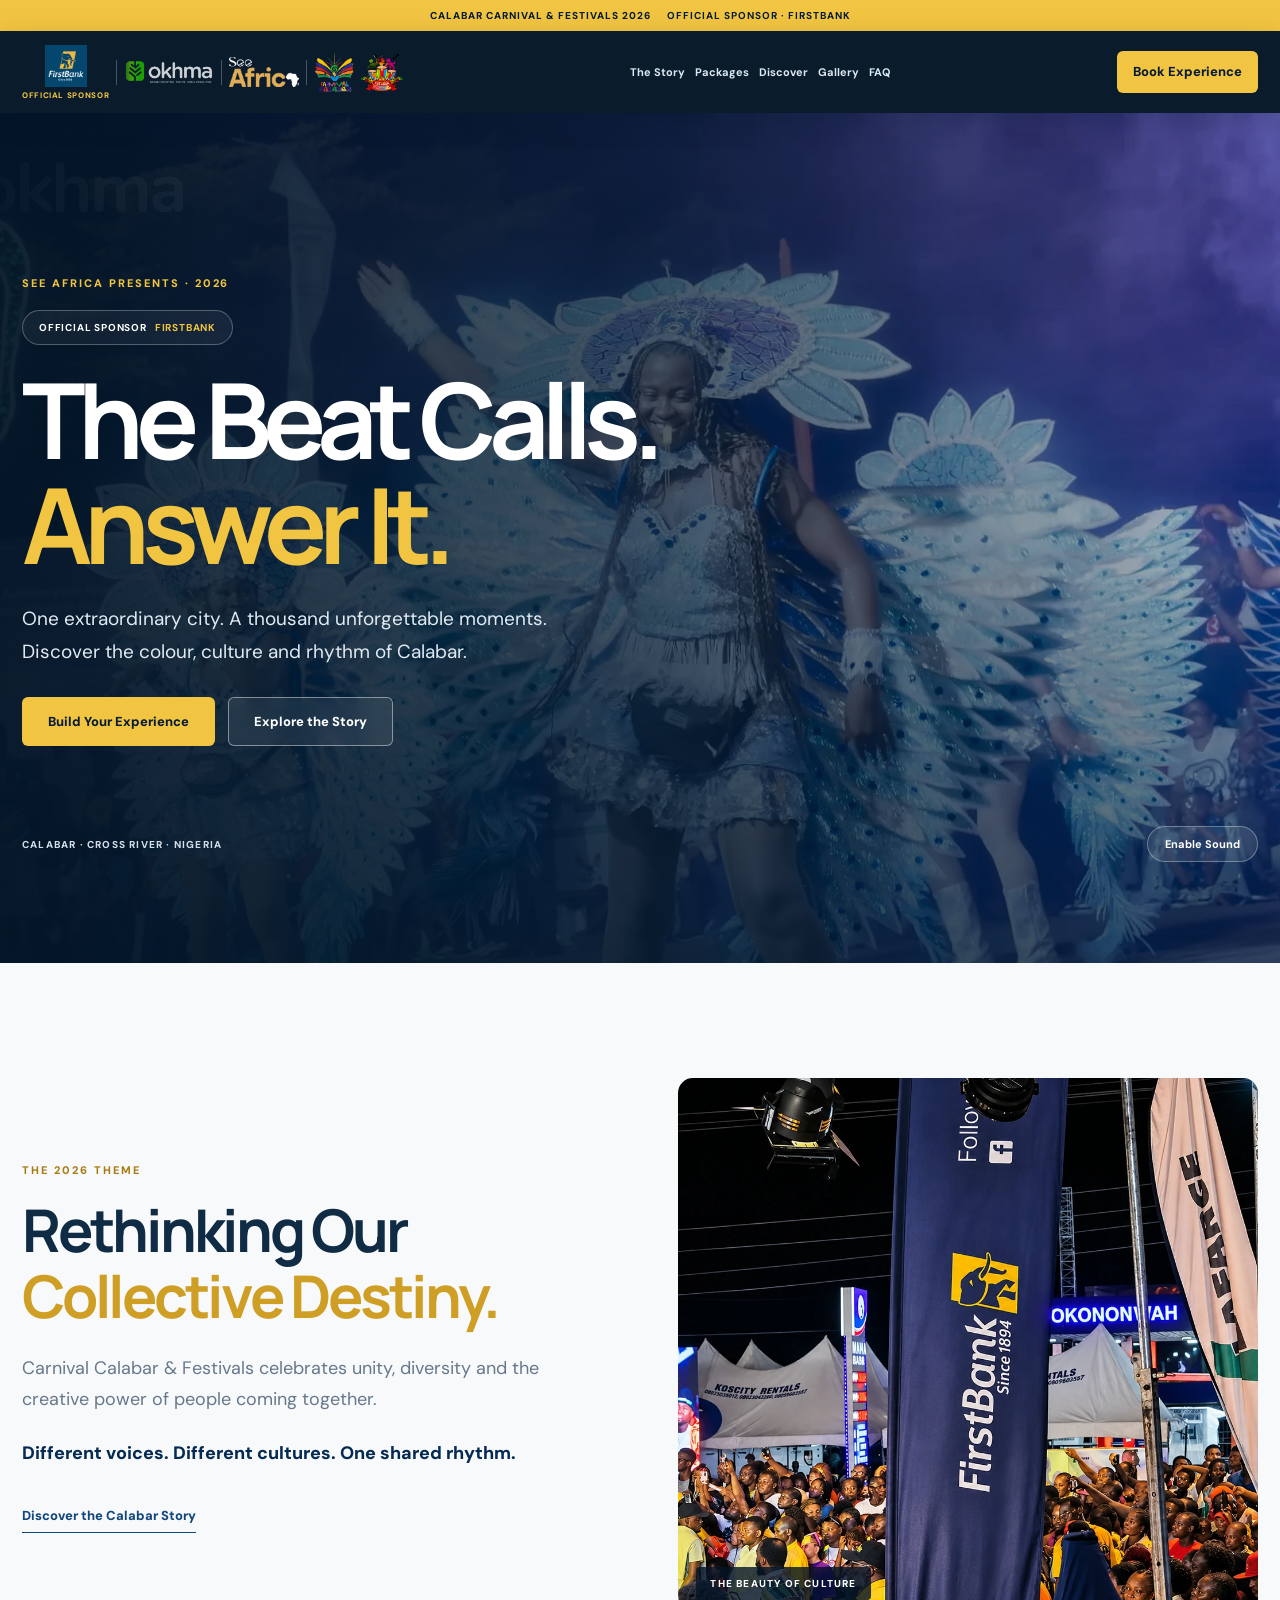
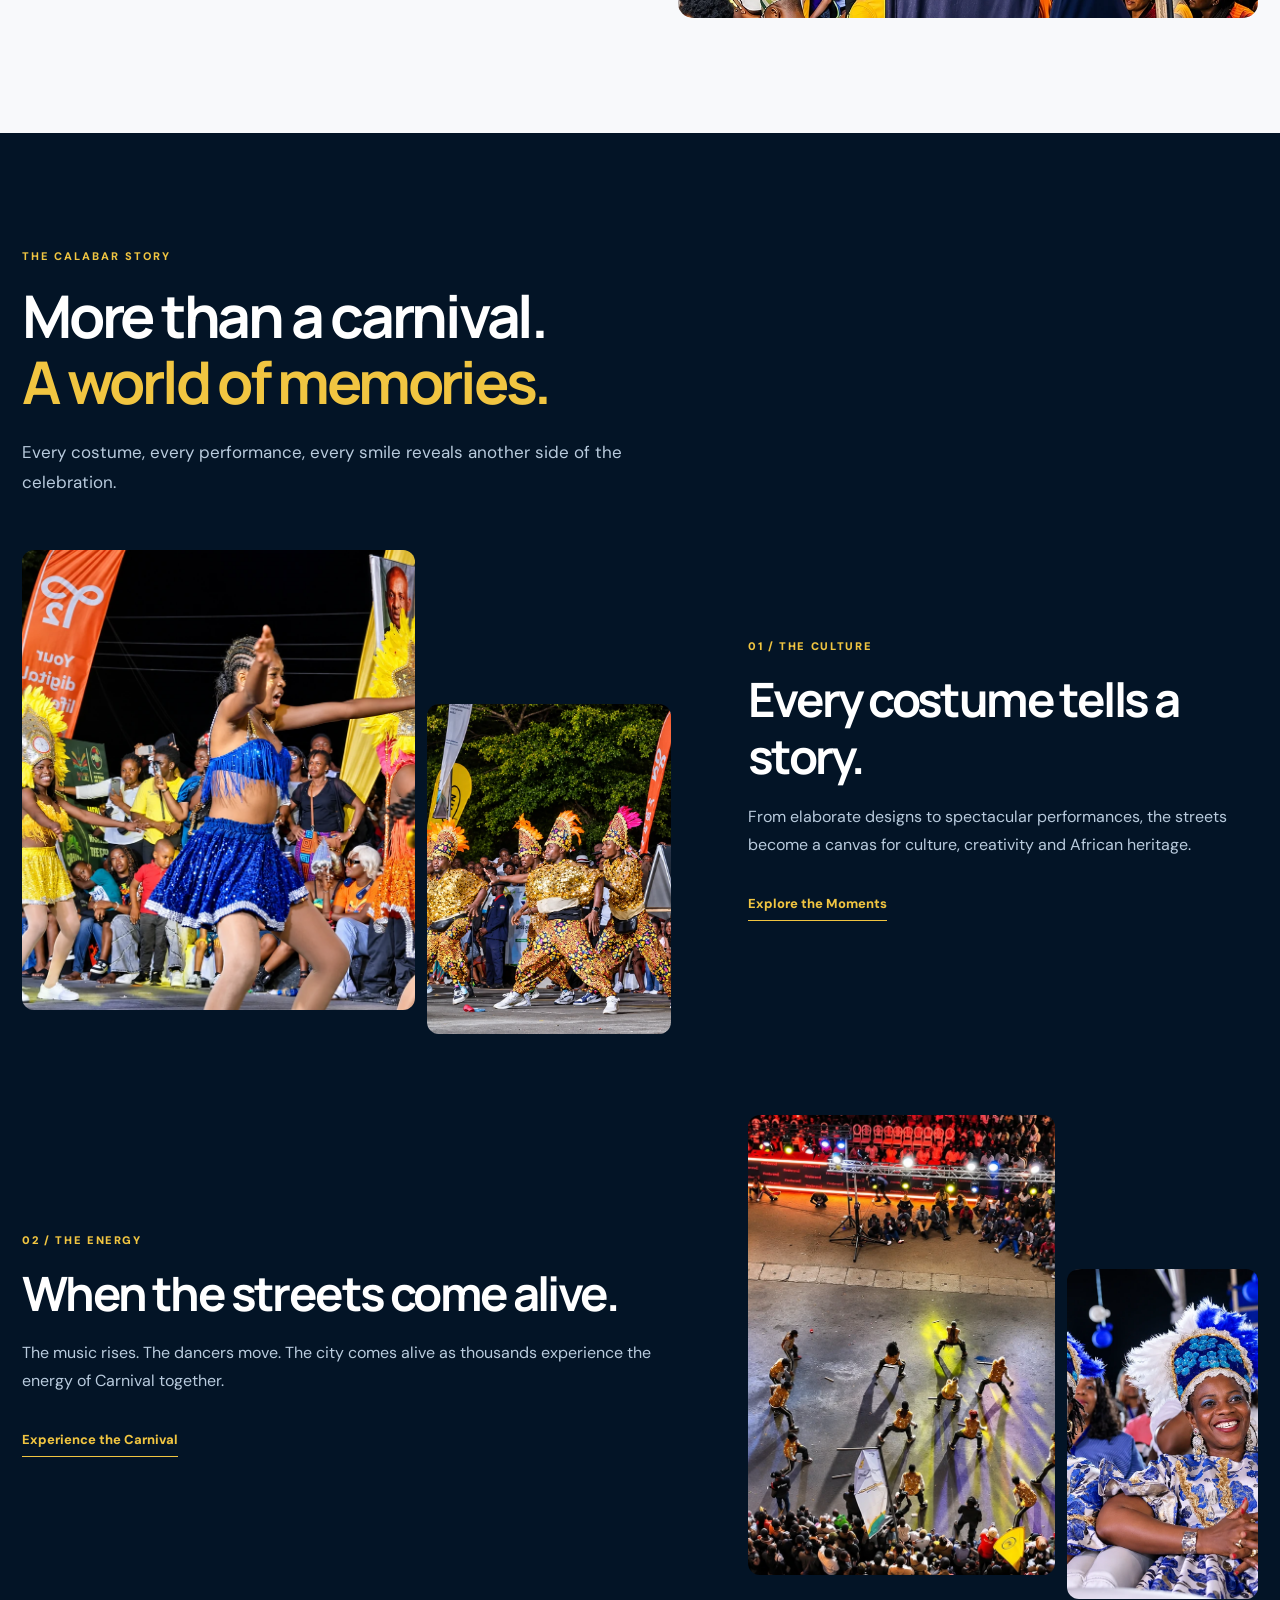
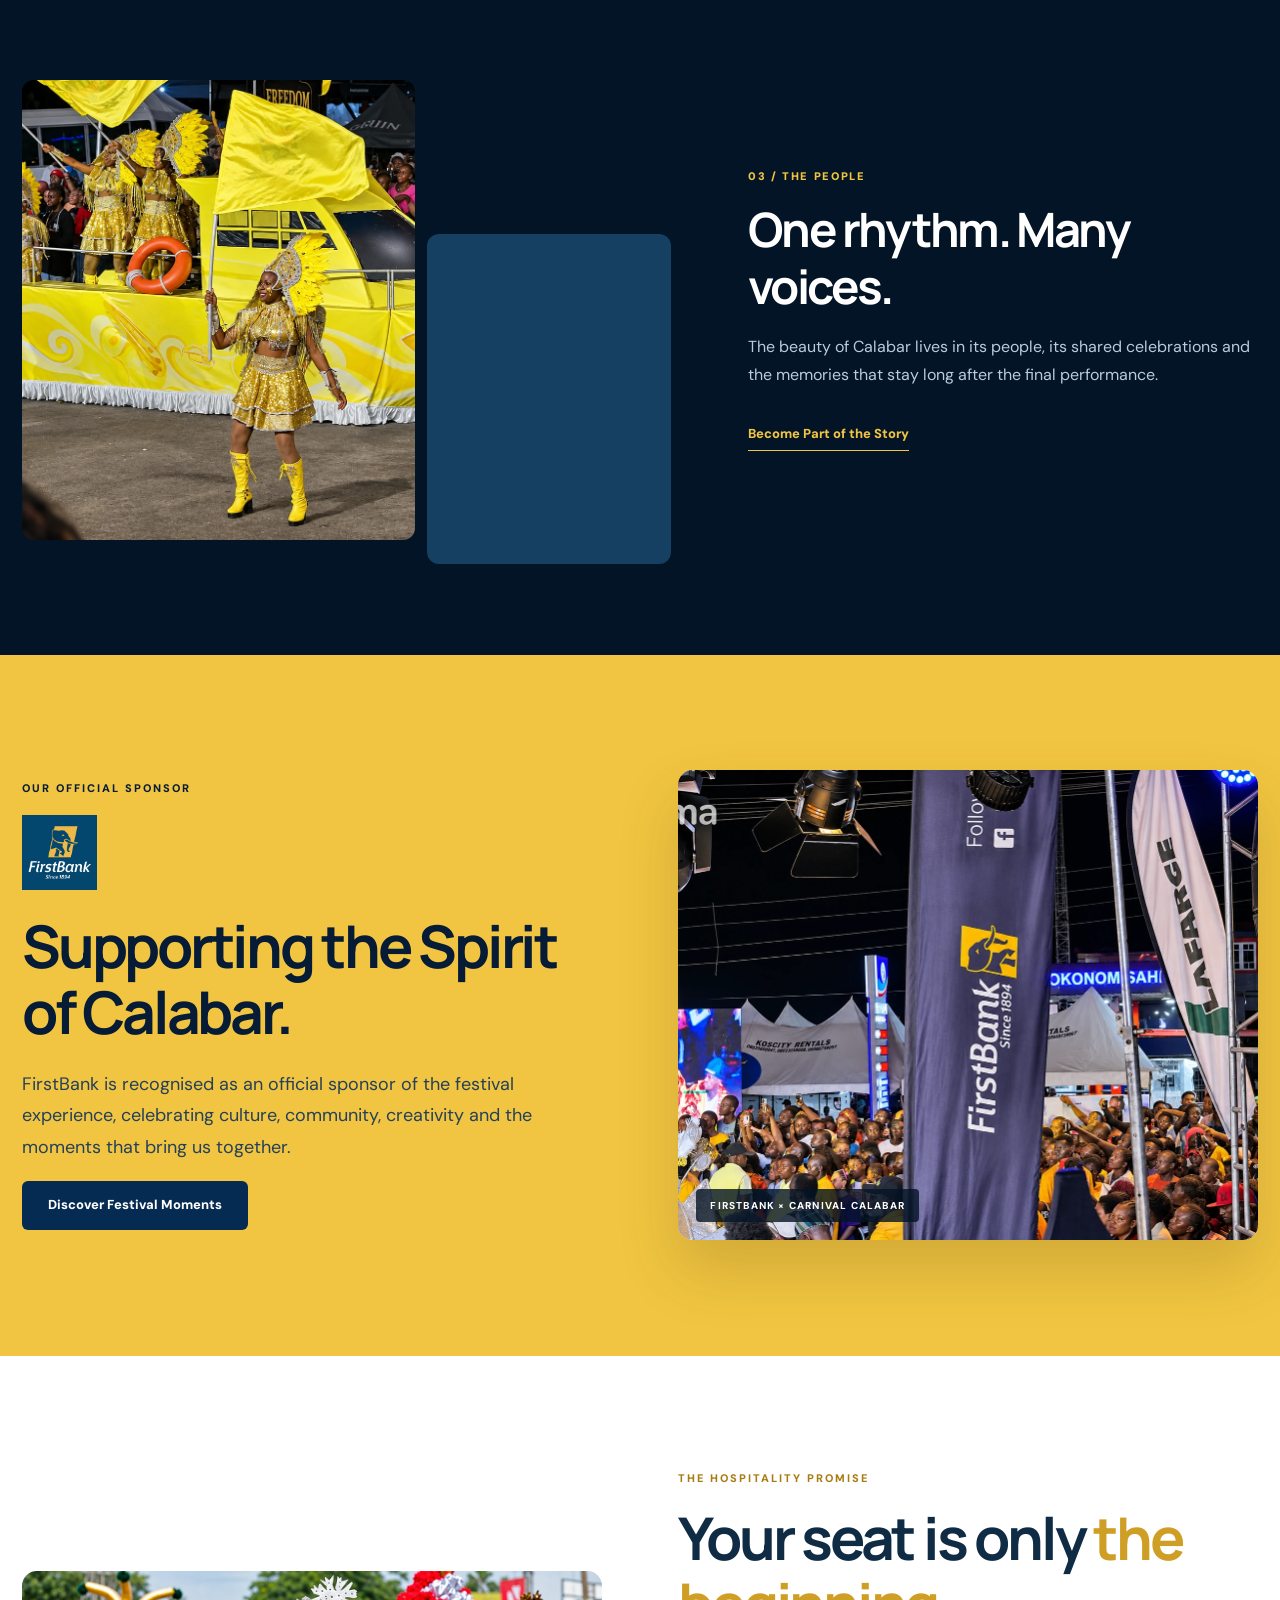
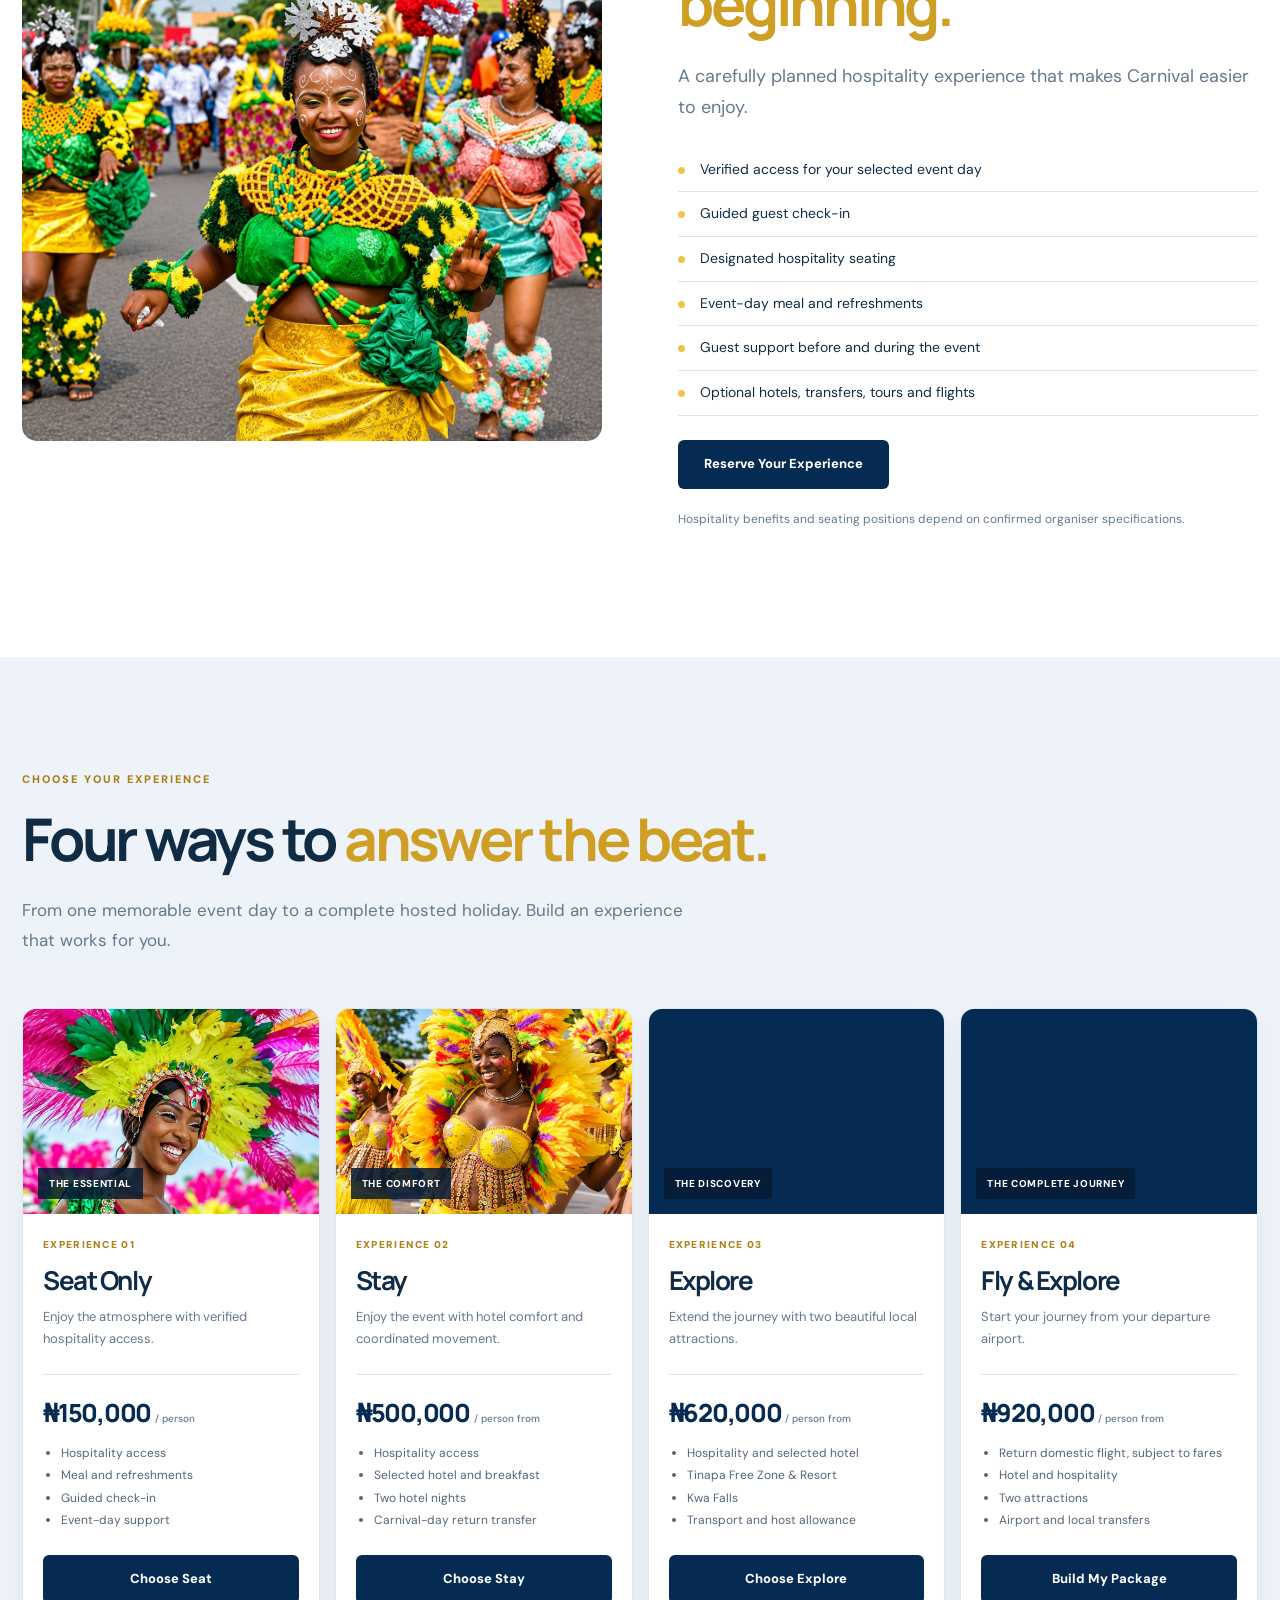
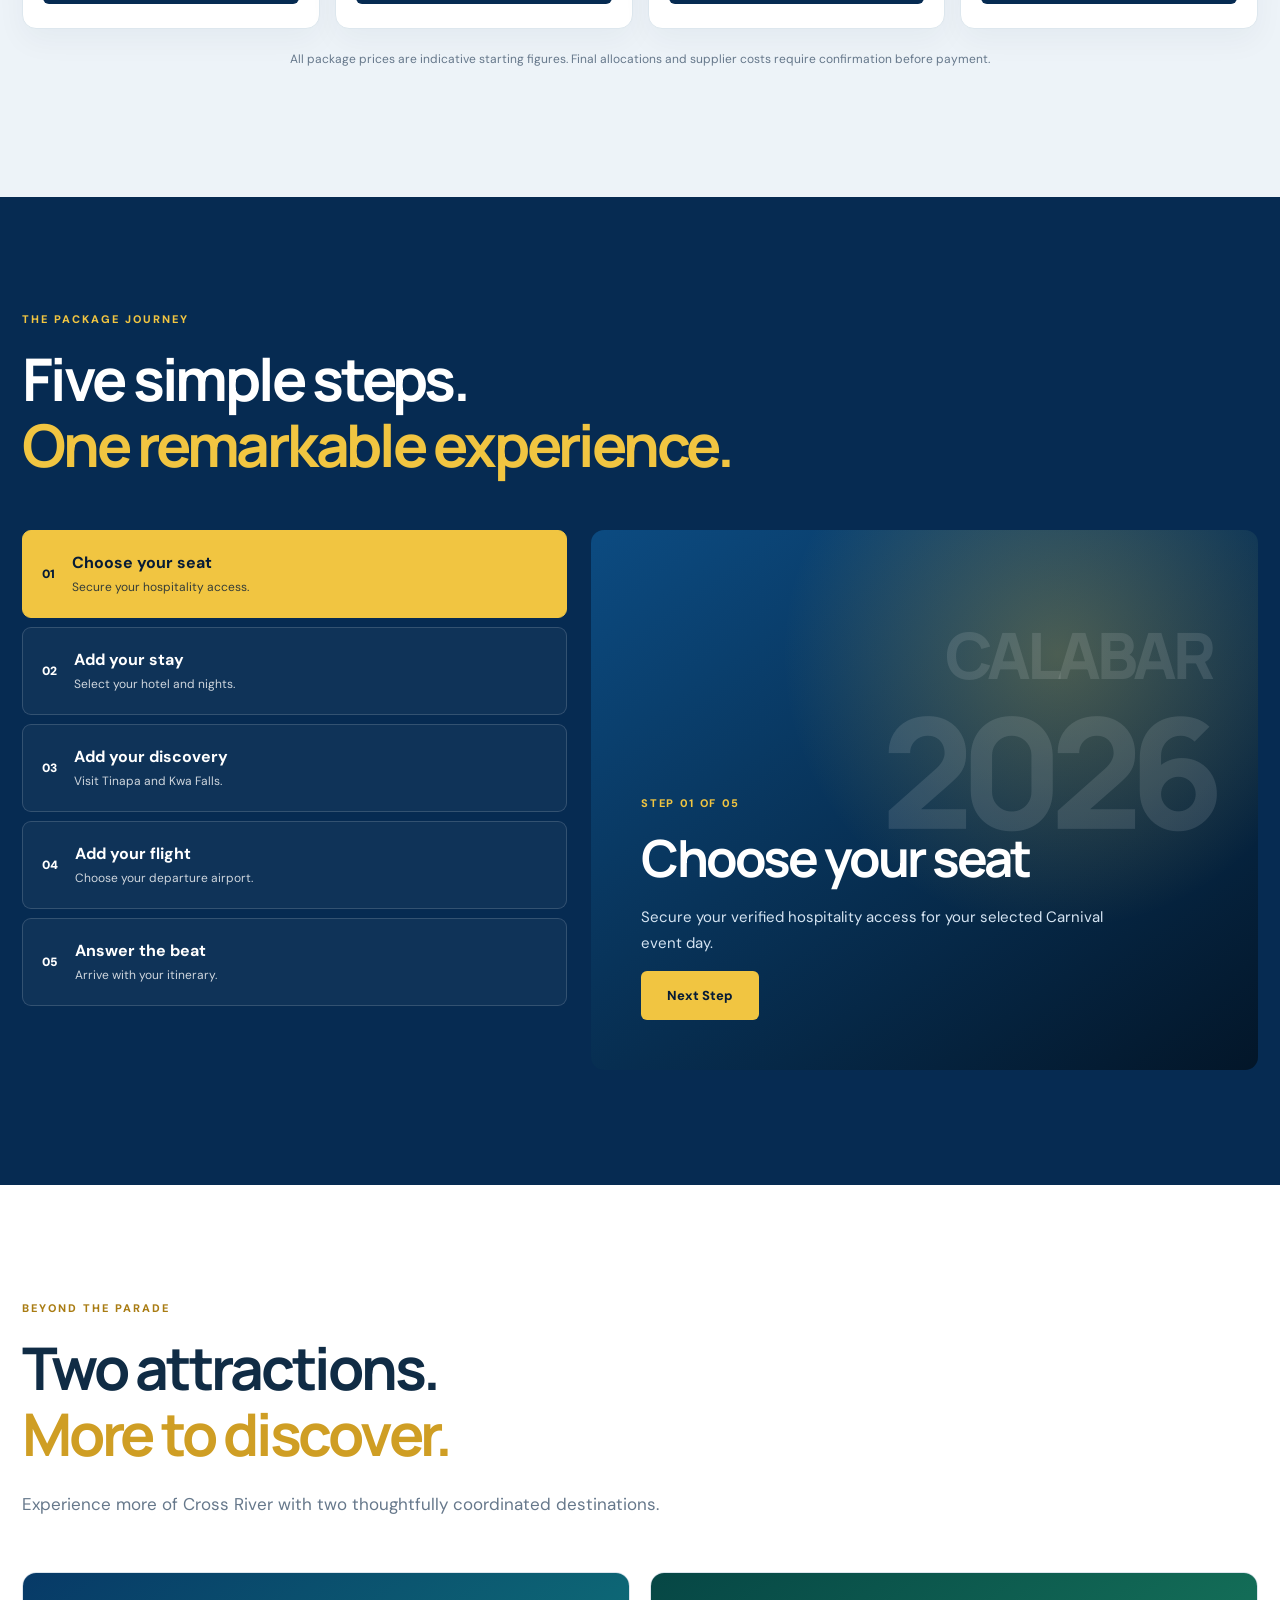
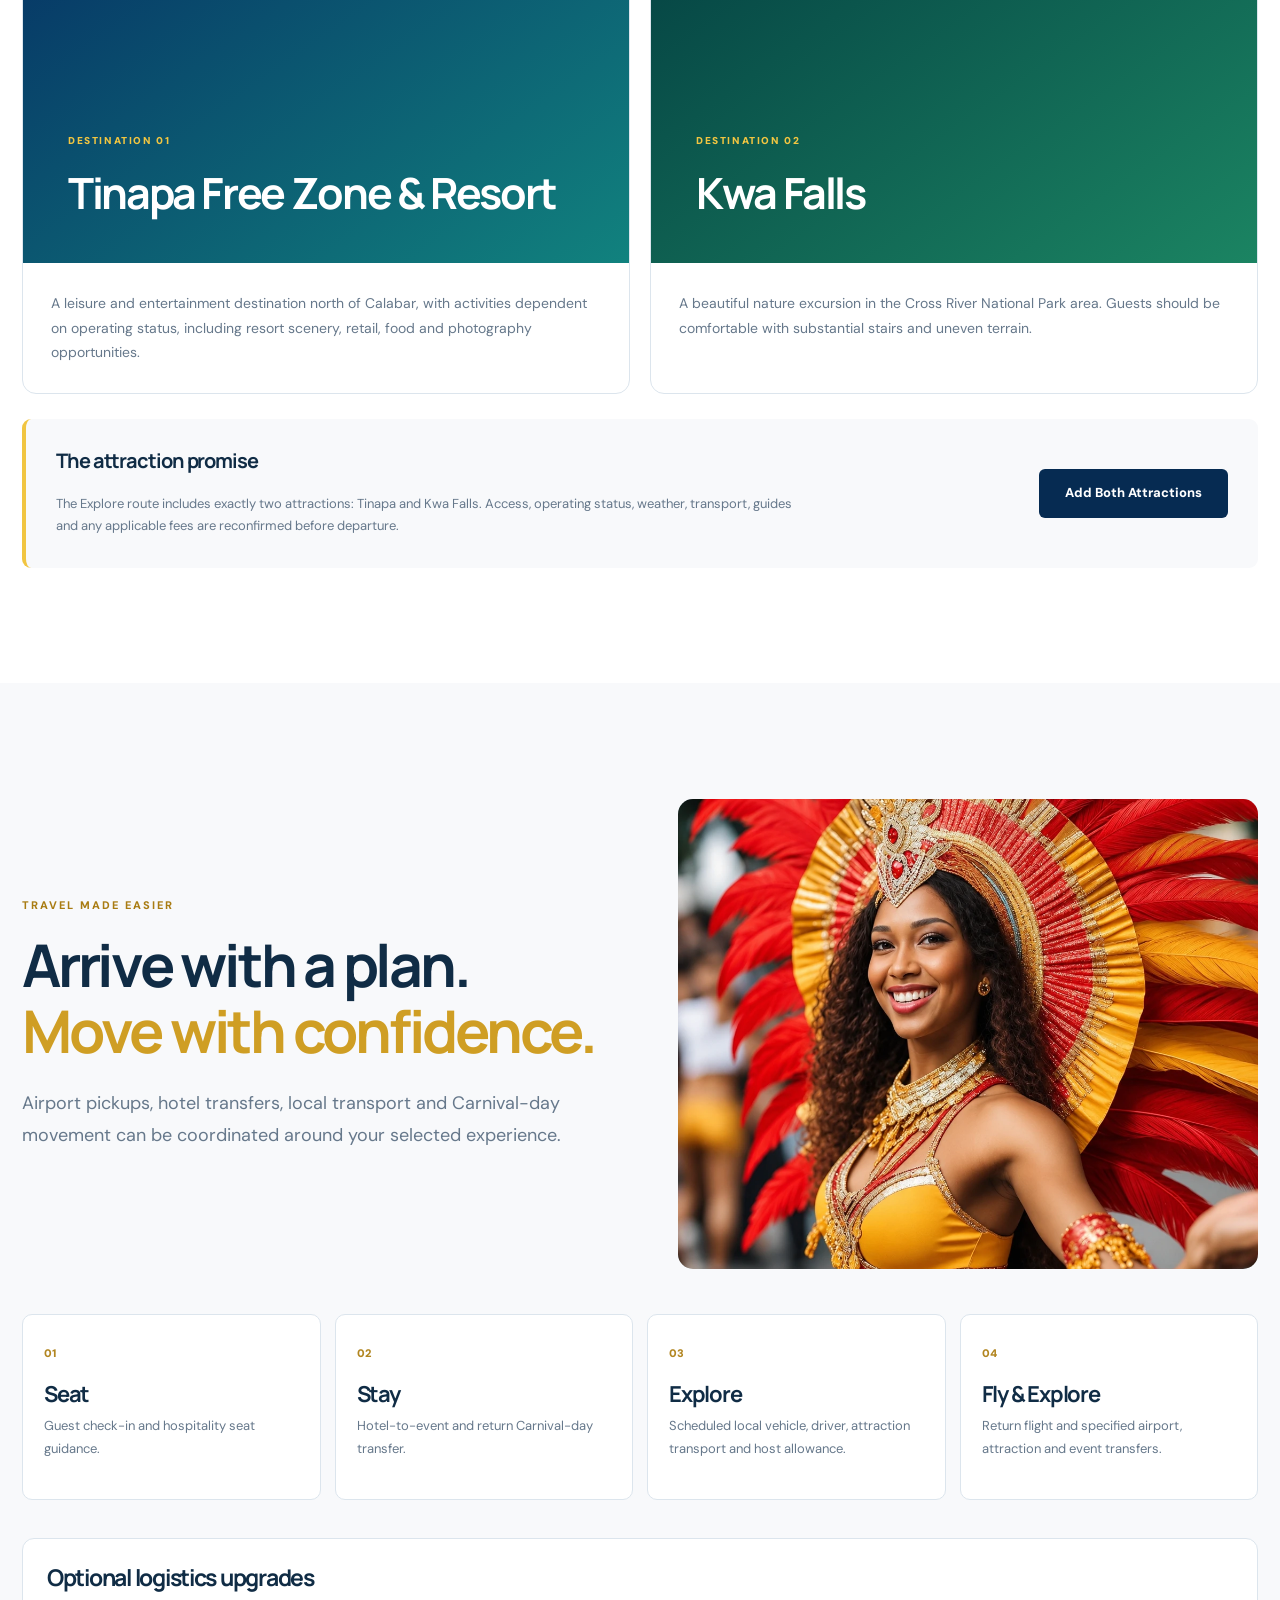
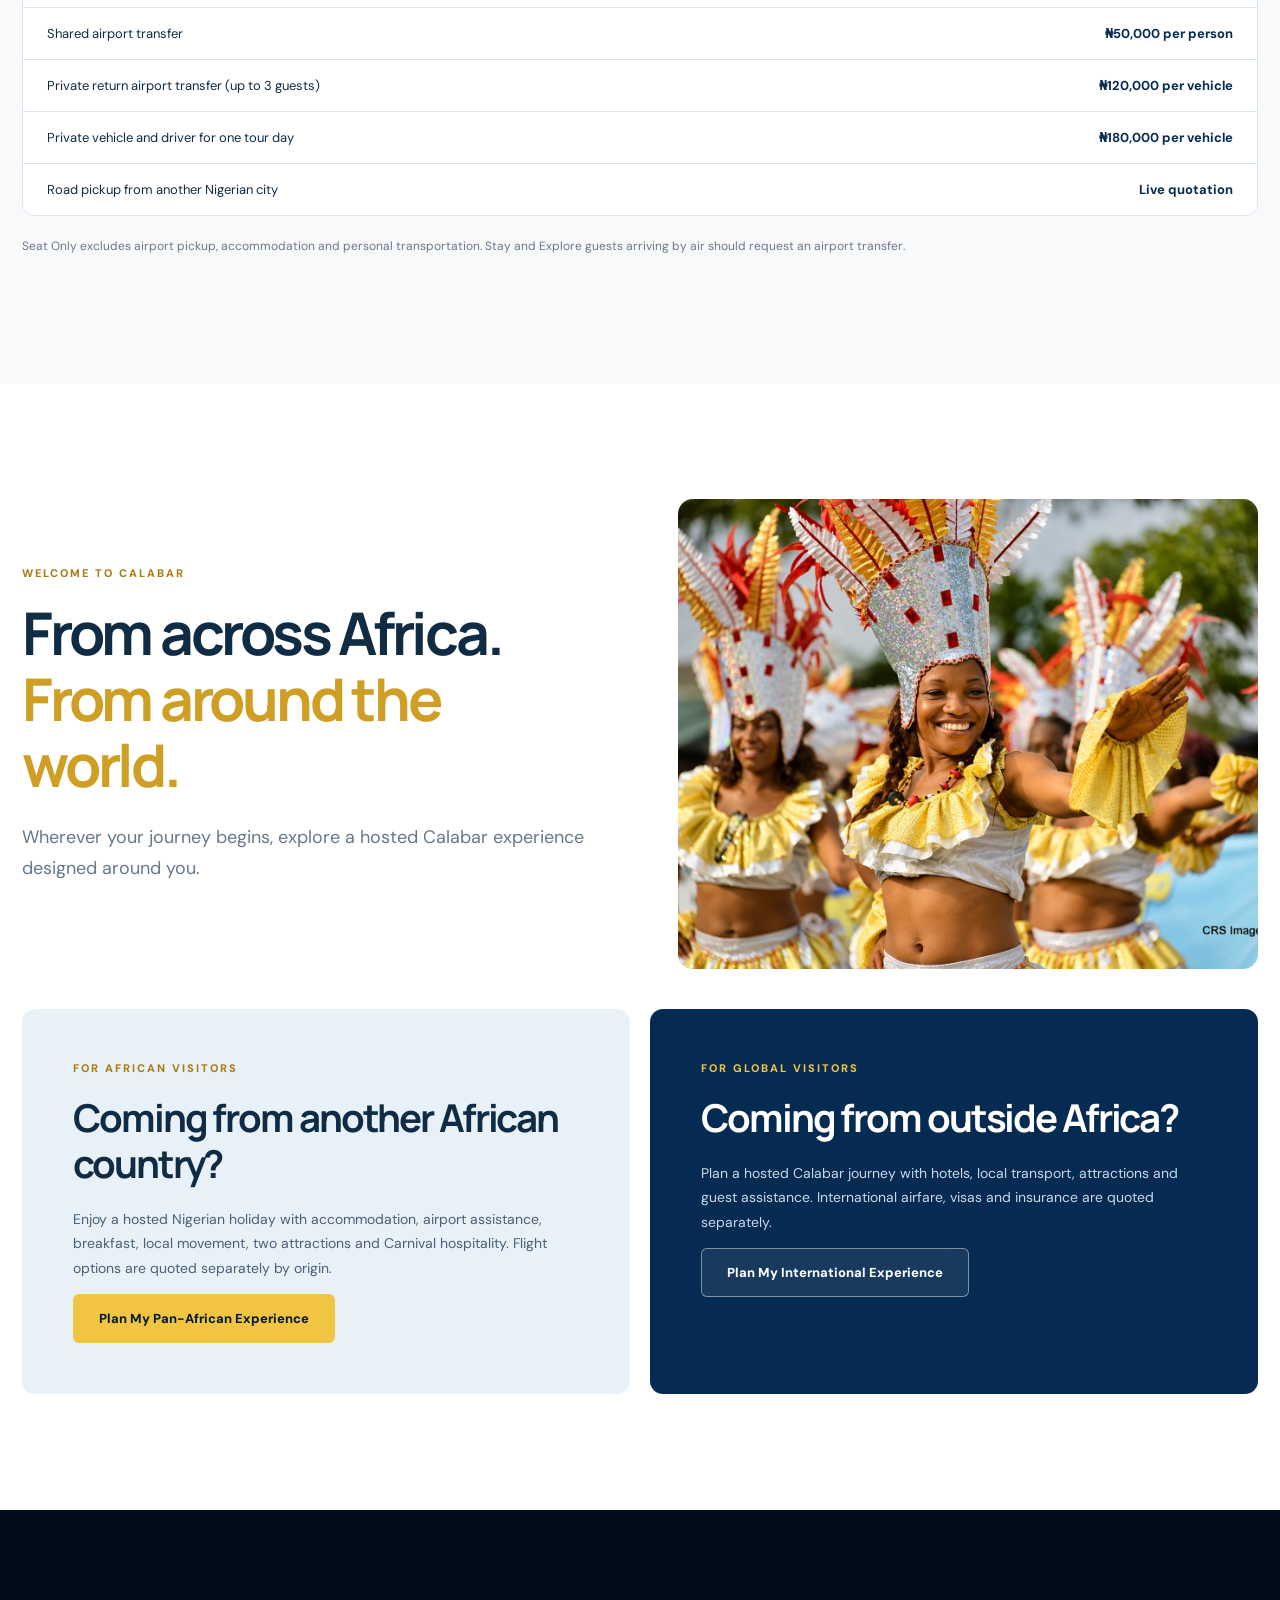
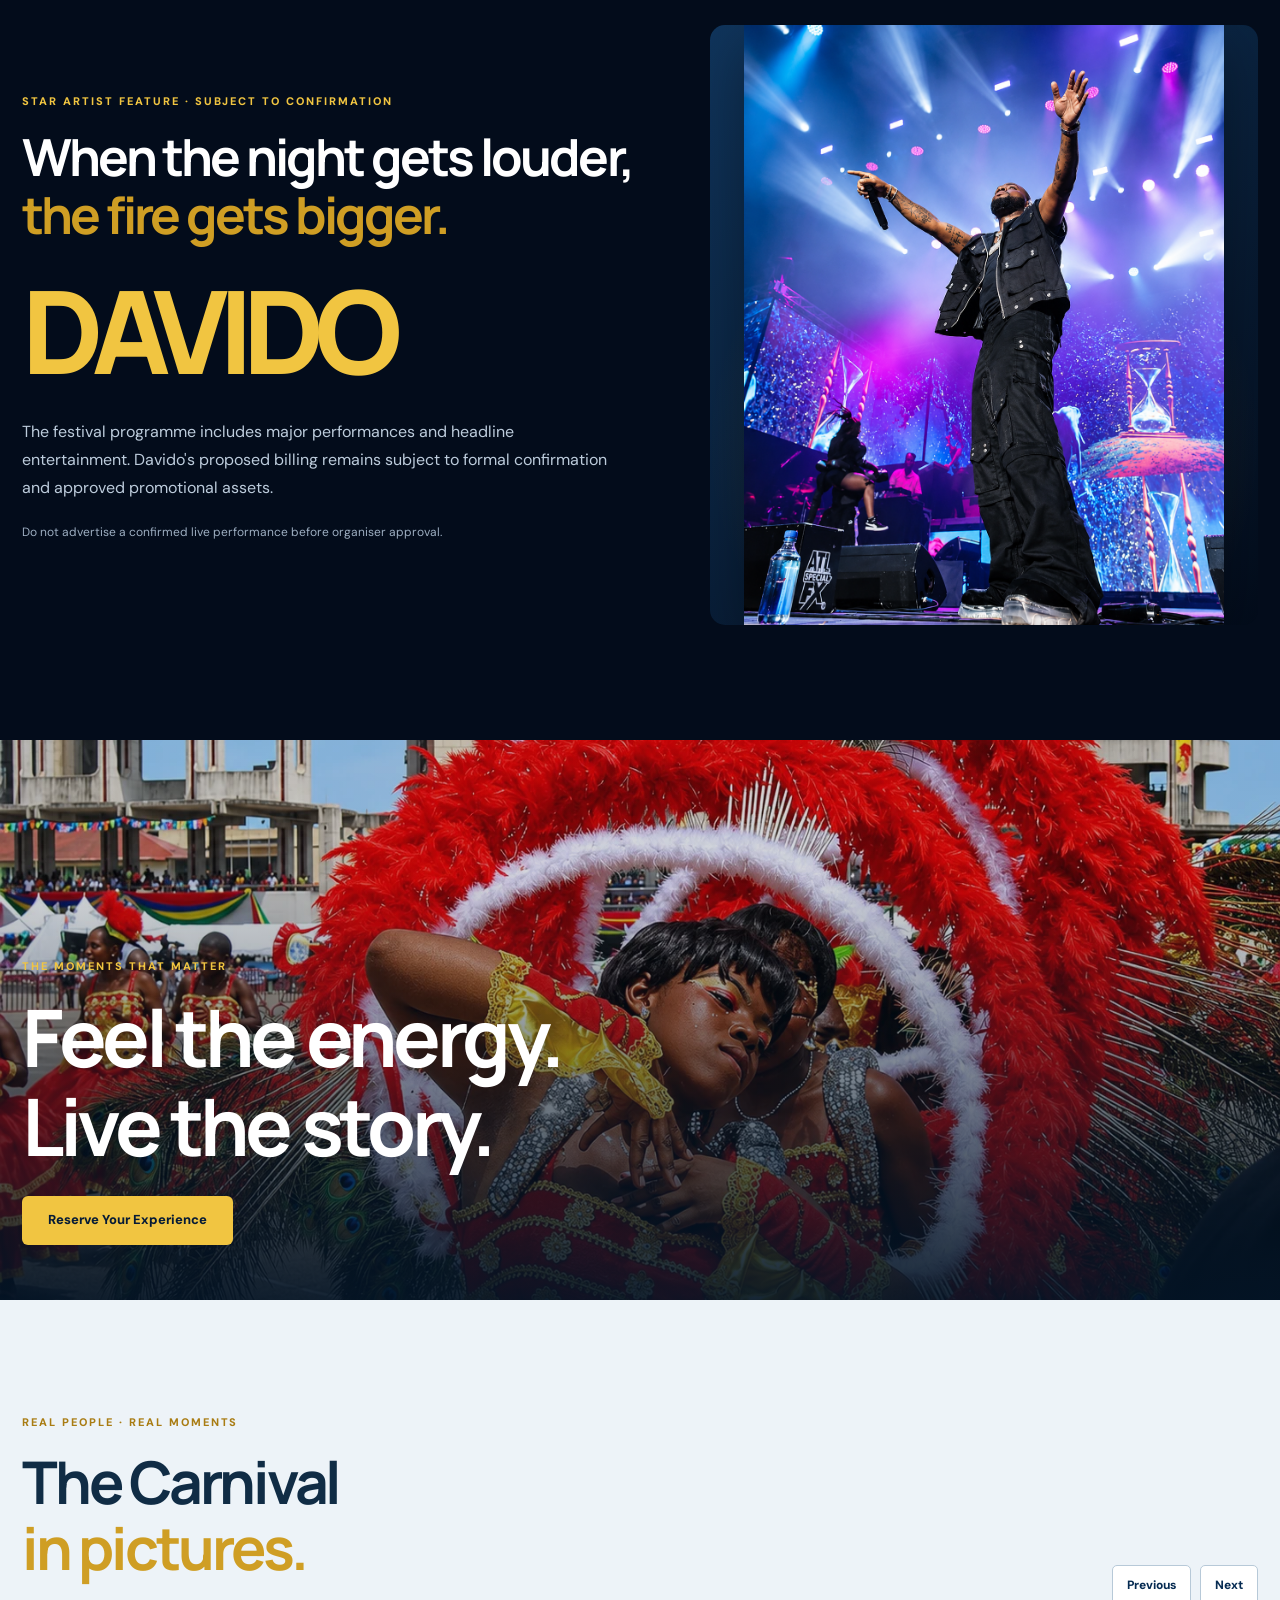
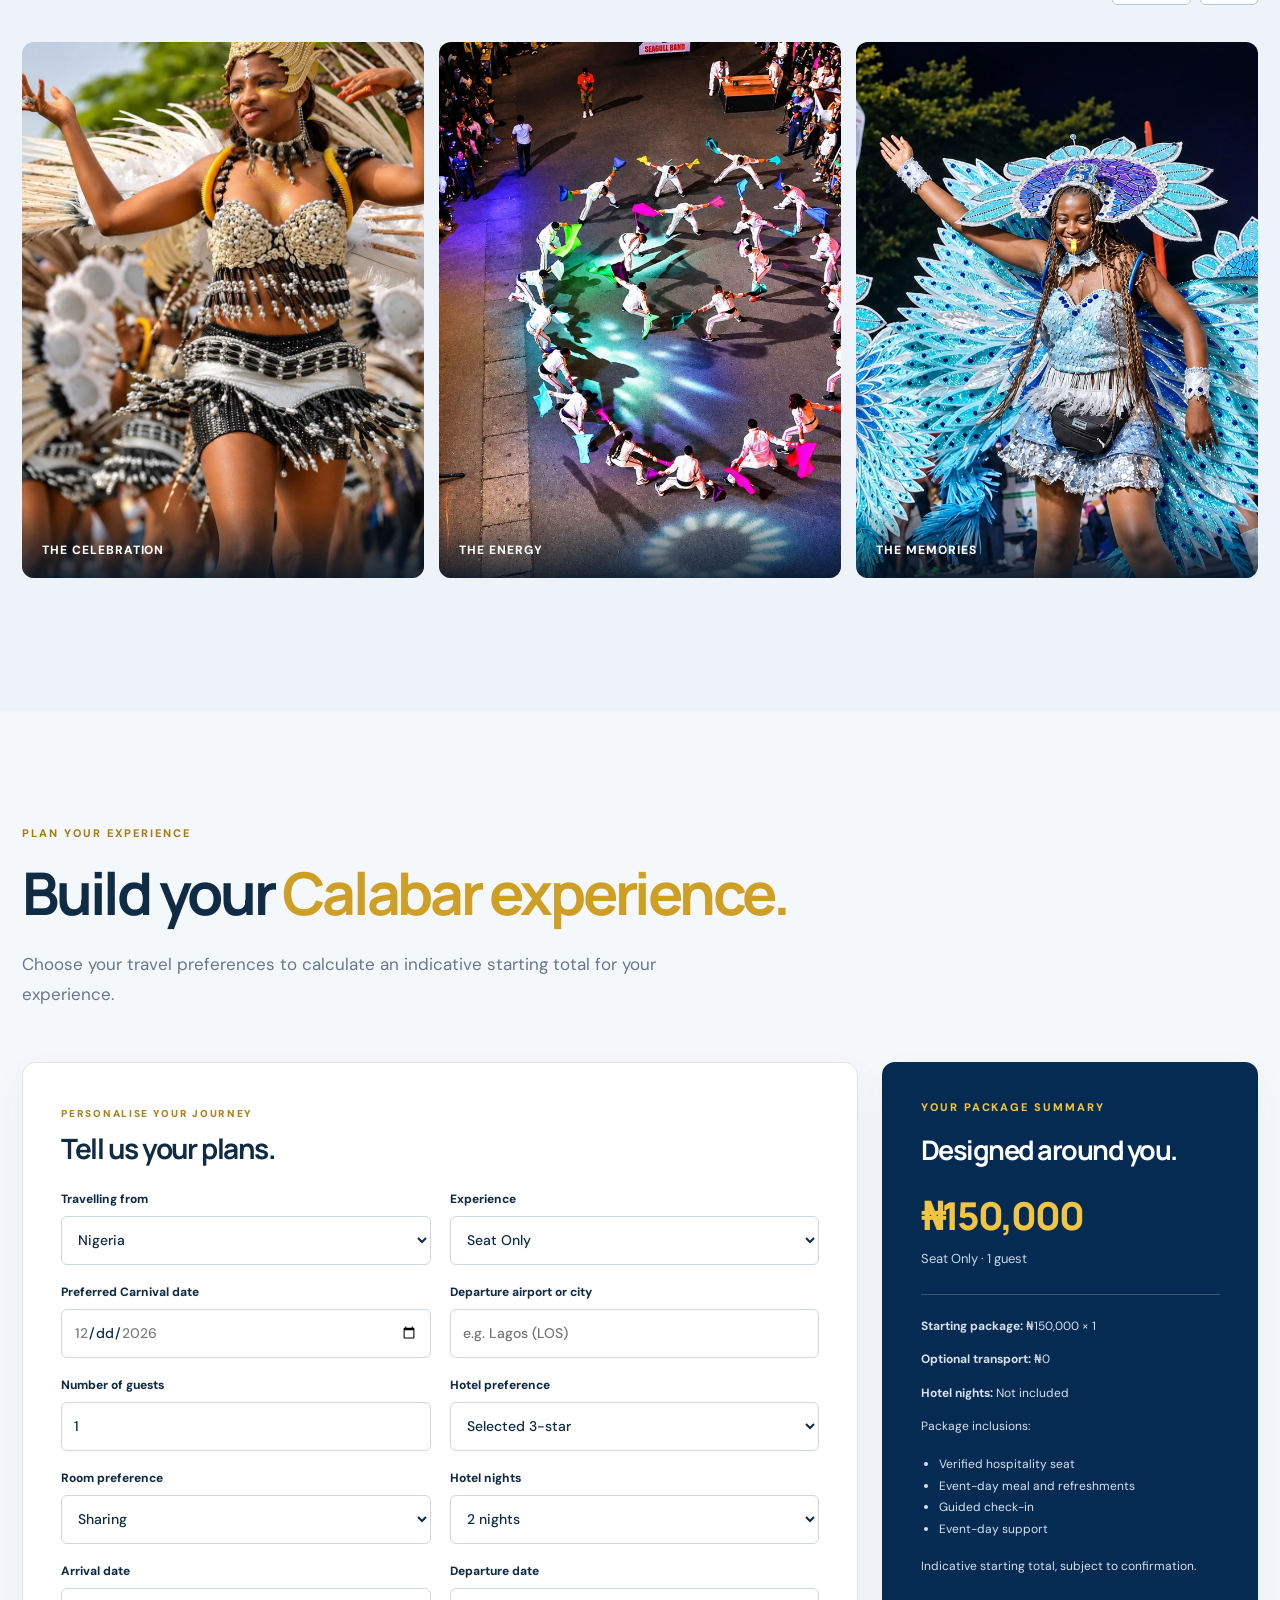
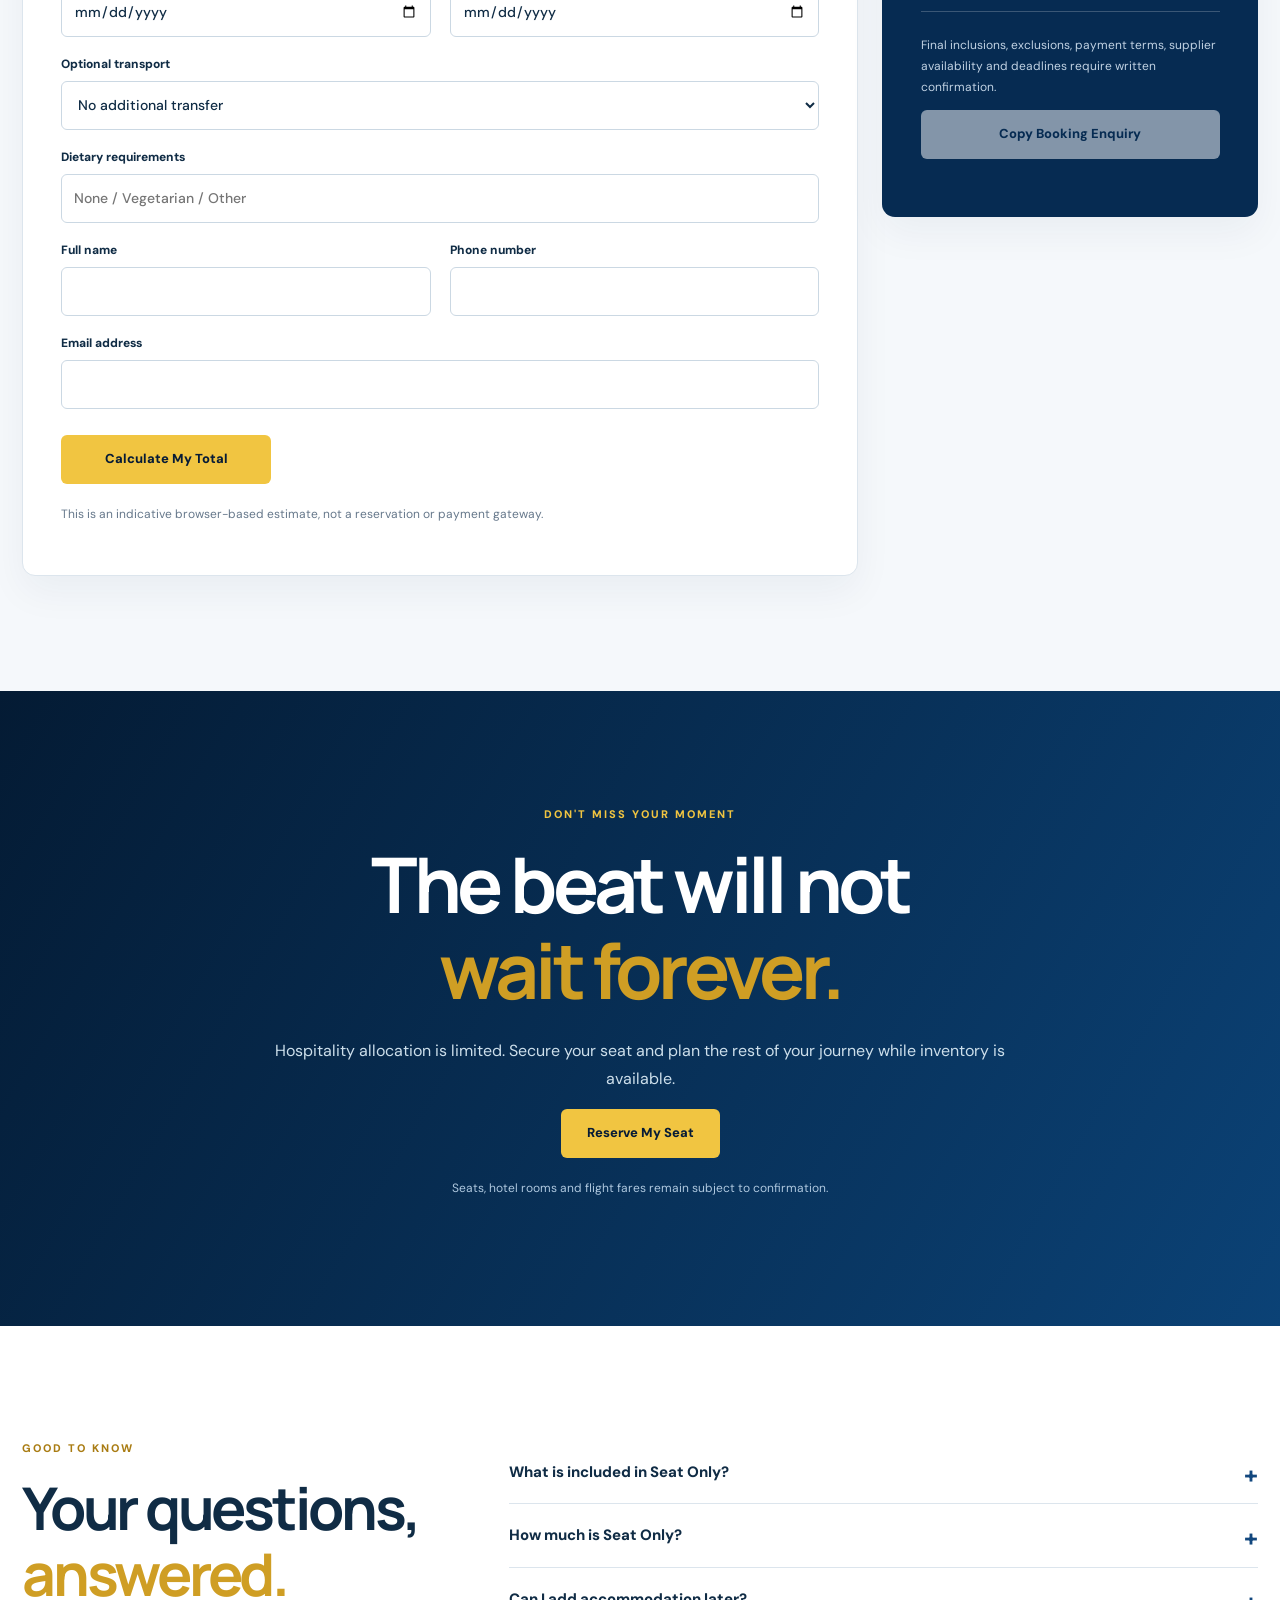
==== commit 3a41c098: "Display updated Davido PNG and refresh image cache" ====
--- a/calabar.html
+++ b/calabar.html
@@ -571,7 +571,7 @@
     </div>
 
     <div class="artist-image-wrap reveal">
-      <img src="images/davido.webp" class="davido-image" alt="Davido, proposed star artist" width="700" height="900" loading="lazy" decoding="async">
+      <img src="images/davido.png?v=fd6ab0fc" class="davido-image" alt="Davido, proposed star artist" width="700" height="900" loading="lazy" decoding="async">
     </div>
   </div>
 </section>
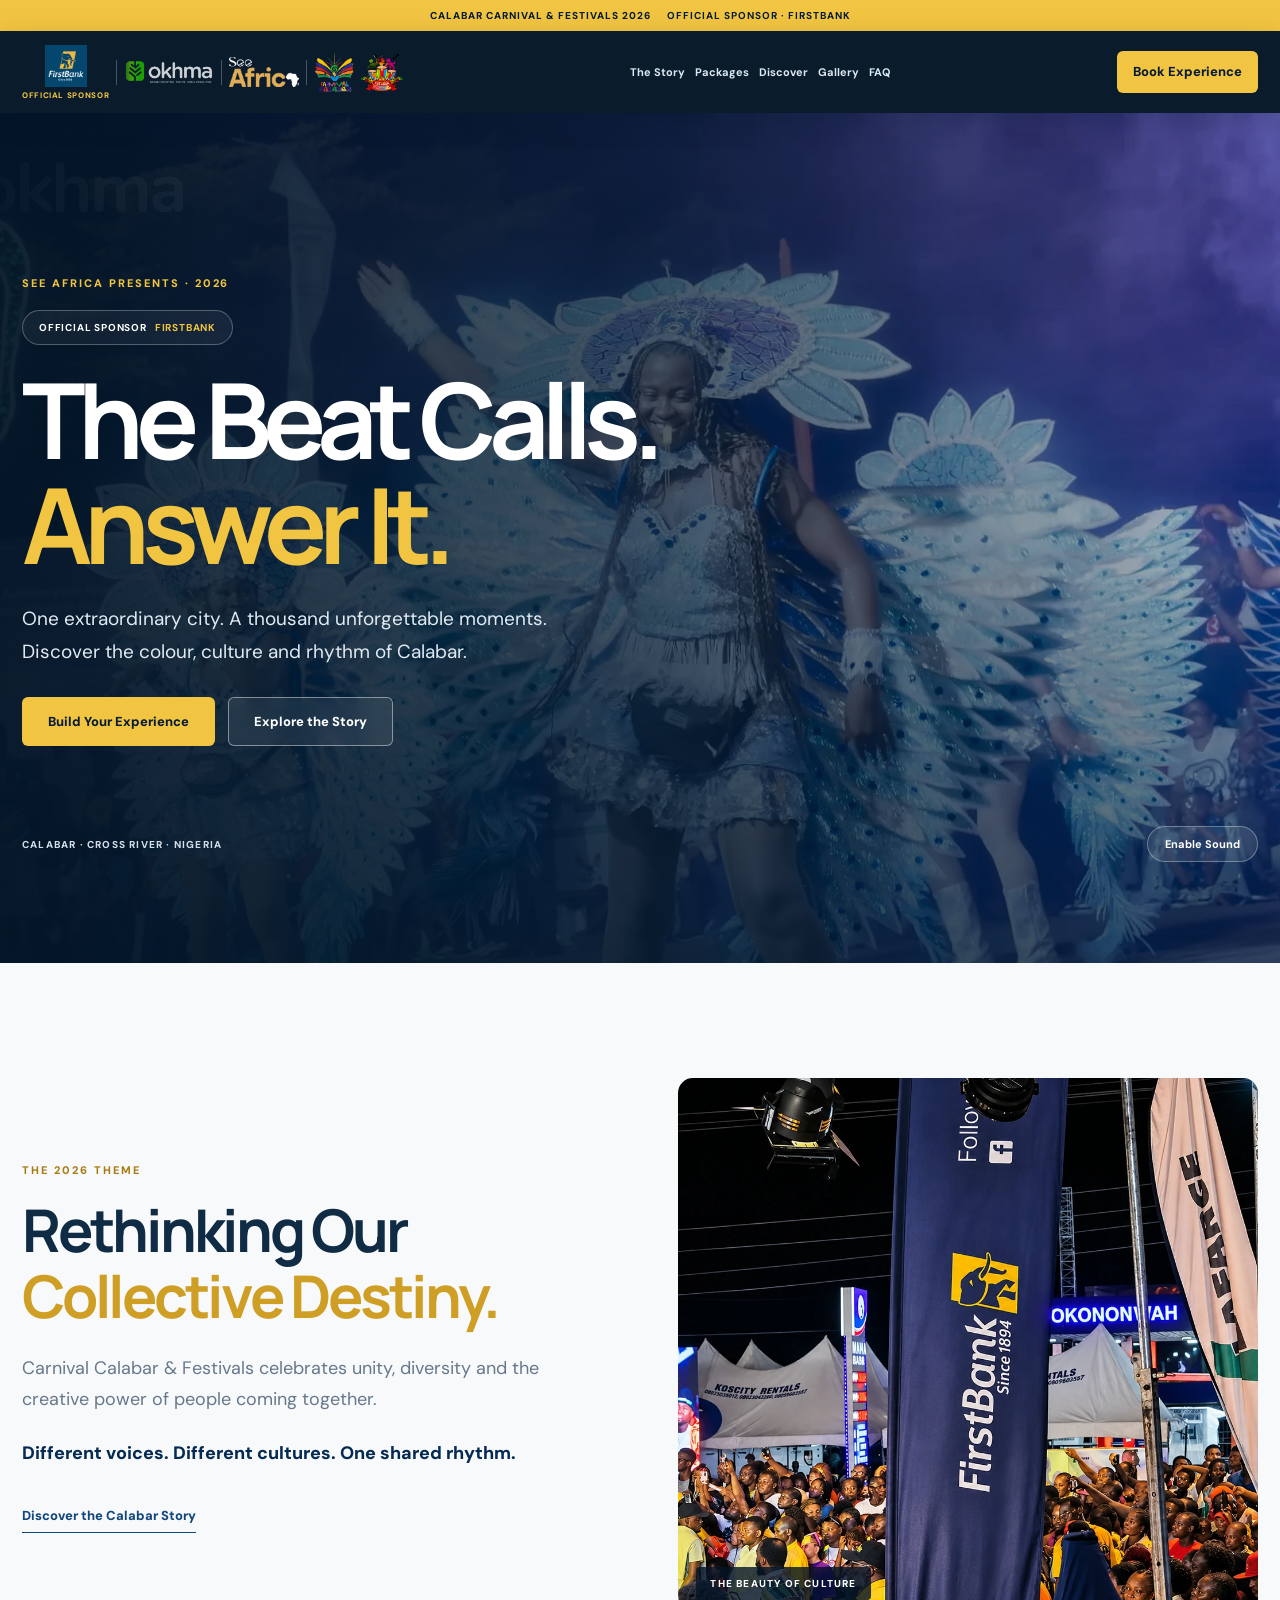
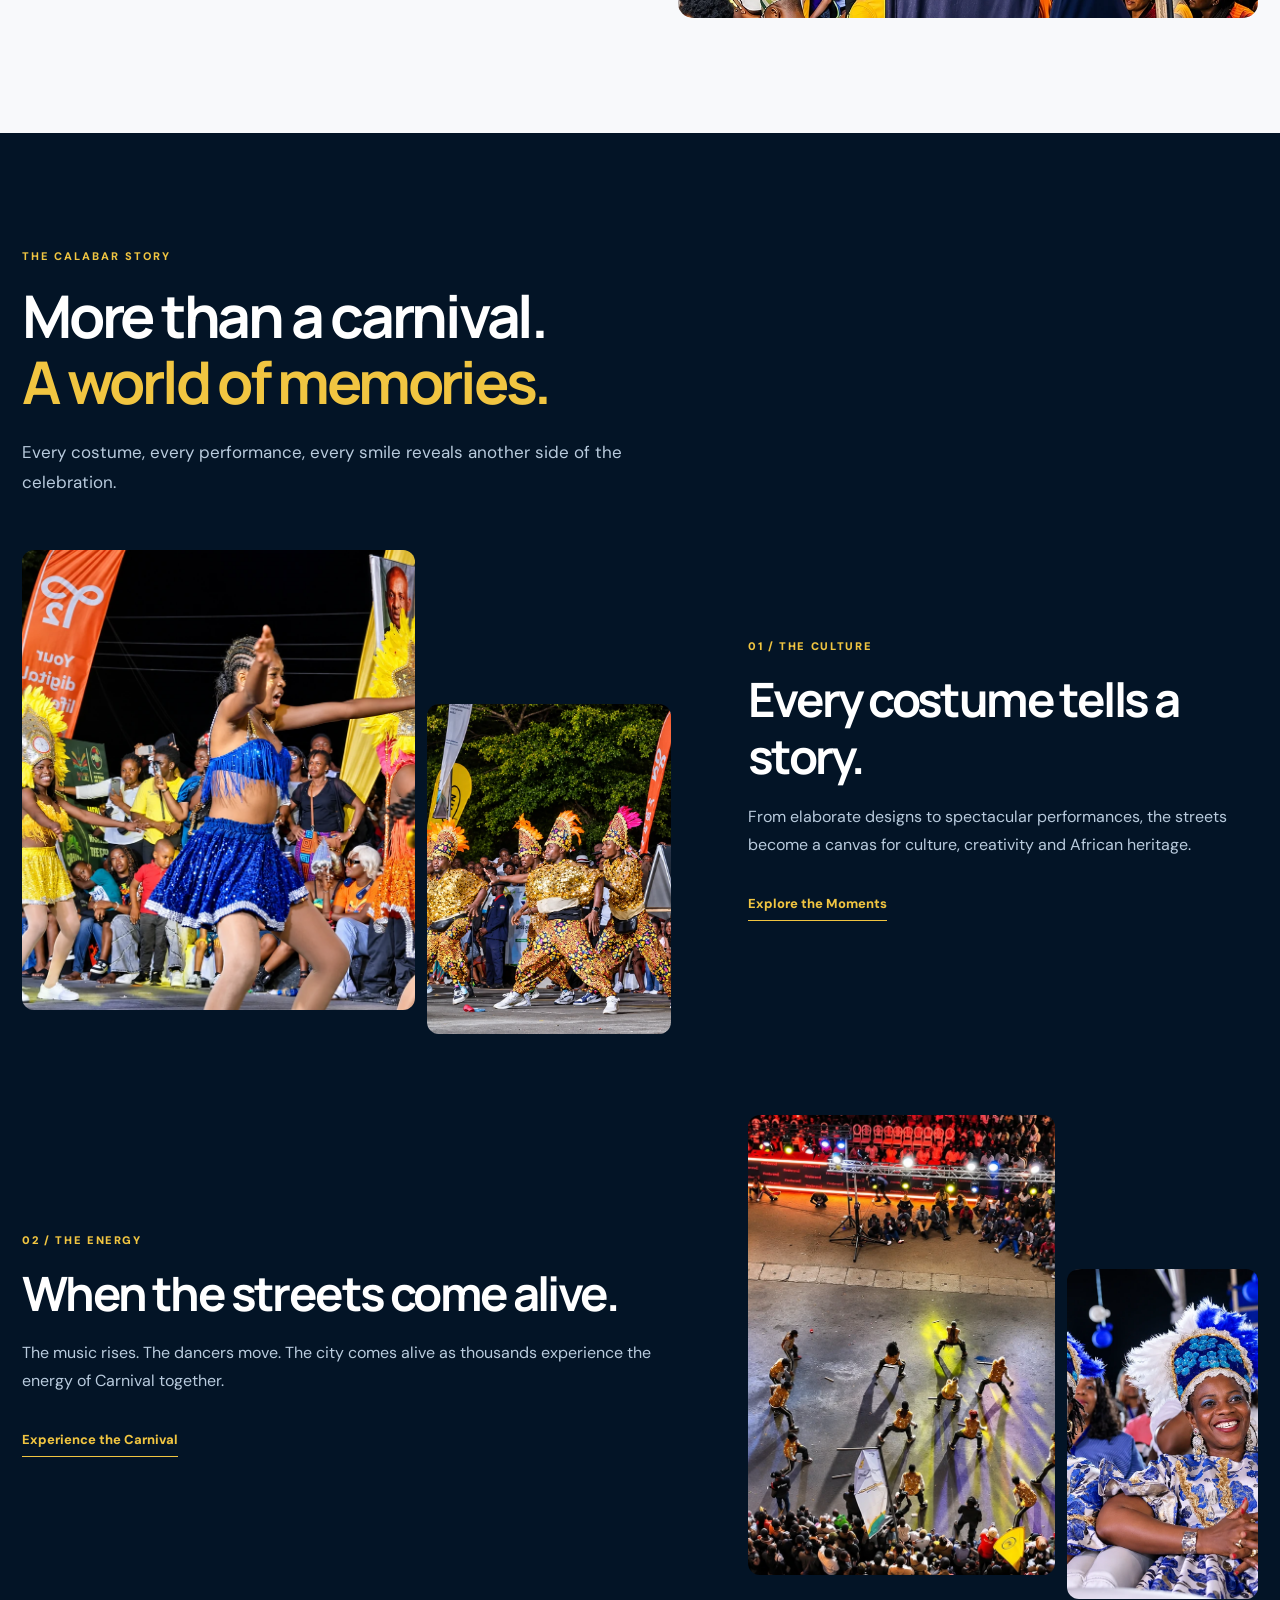
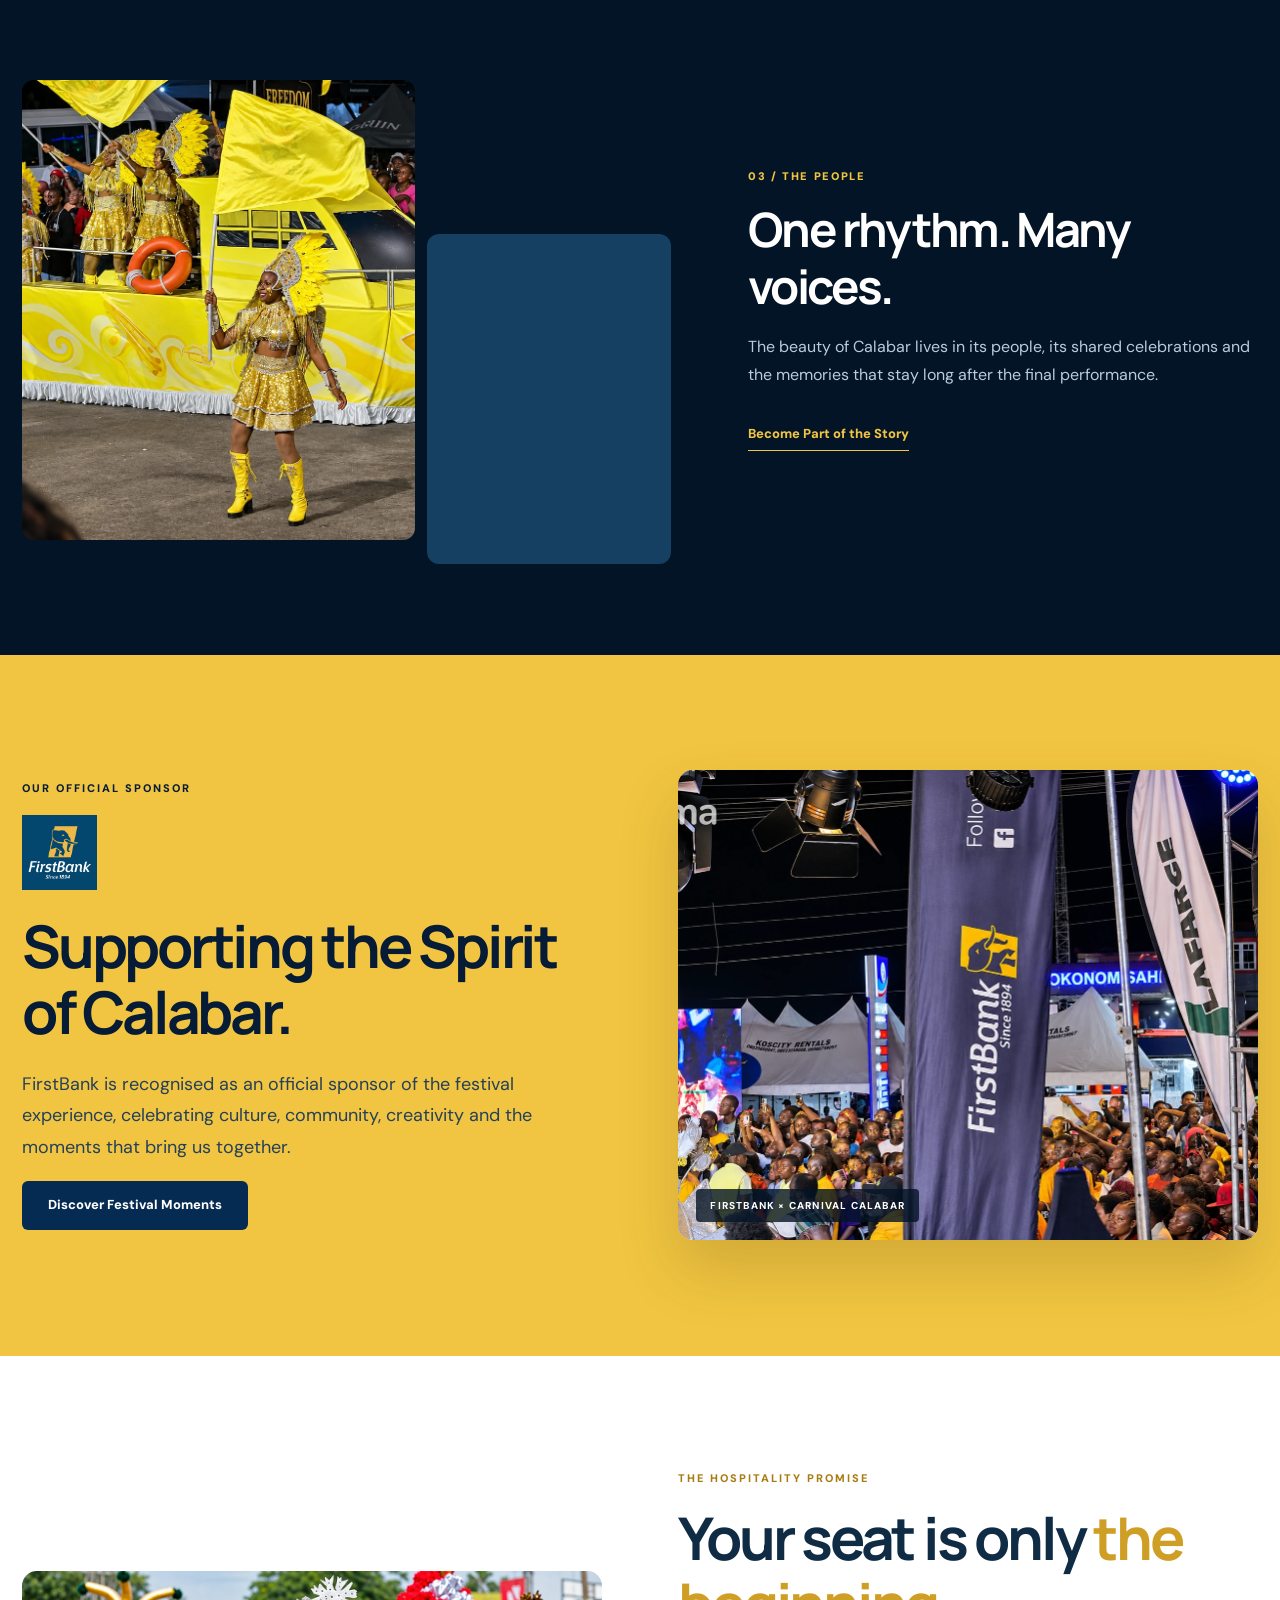
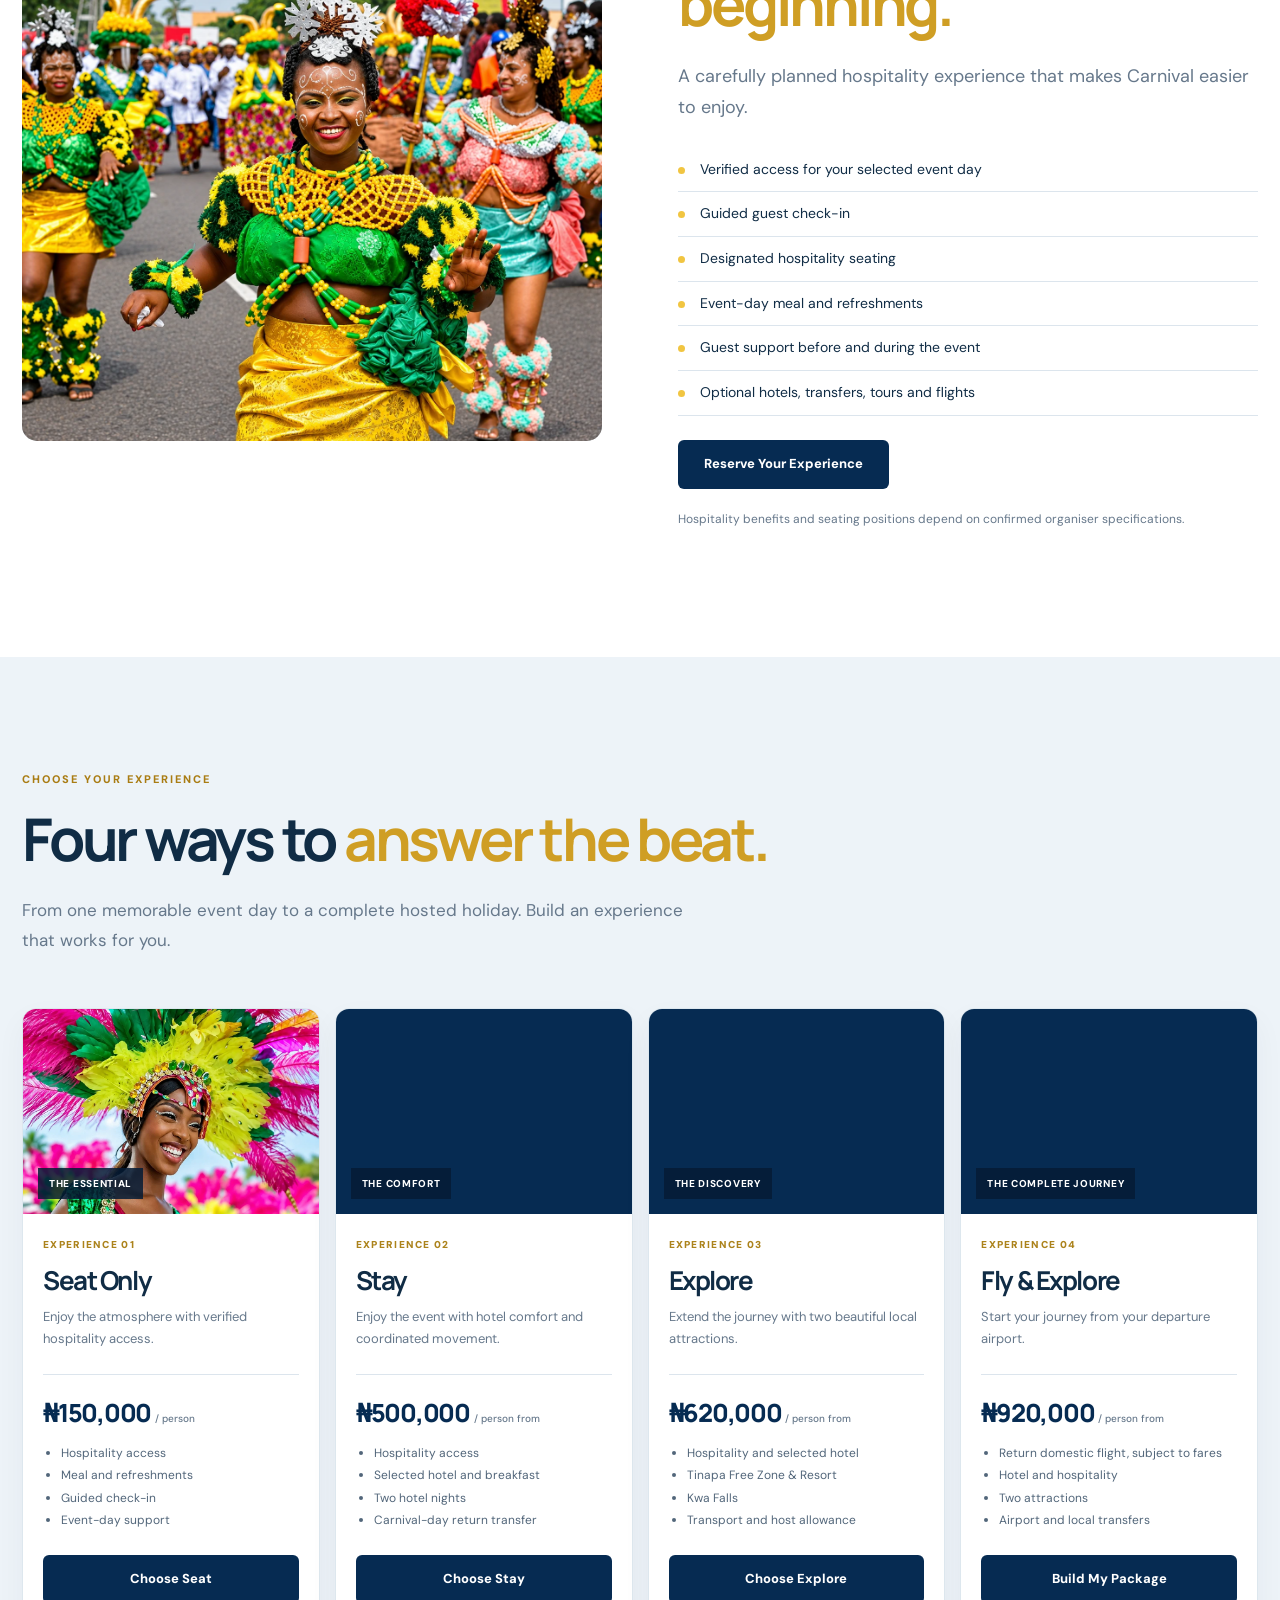
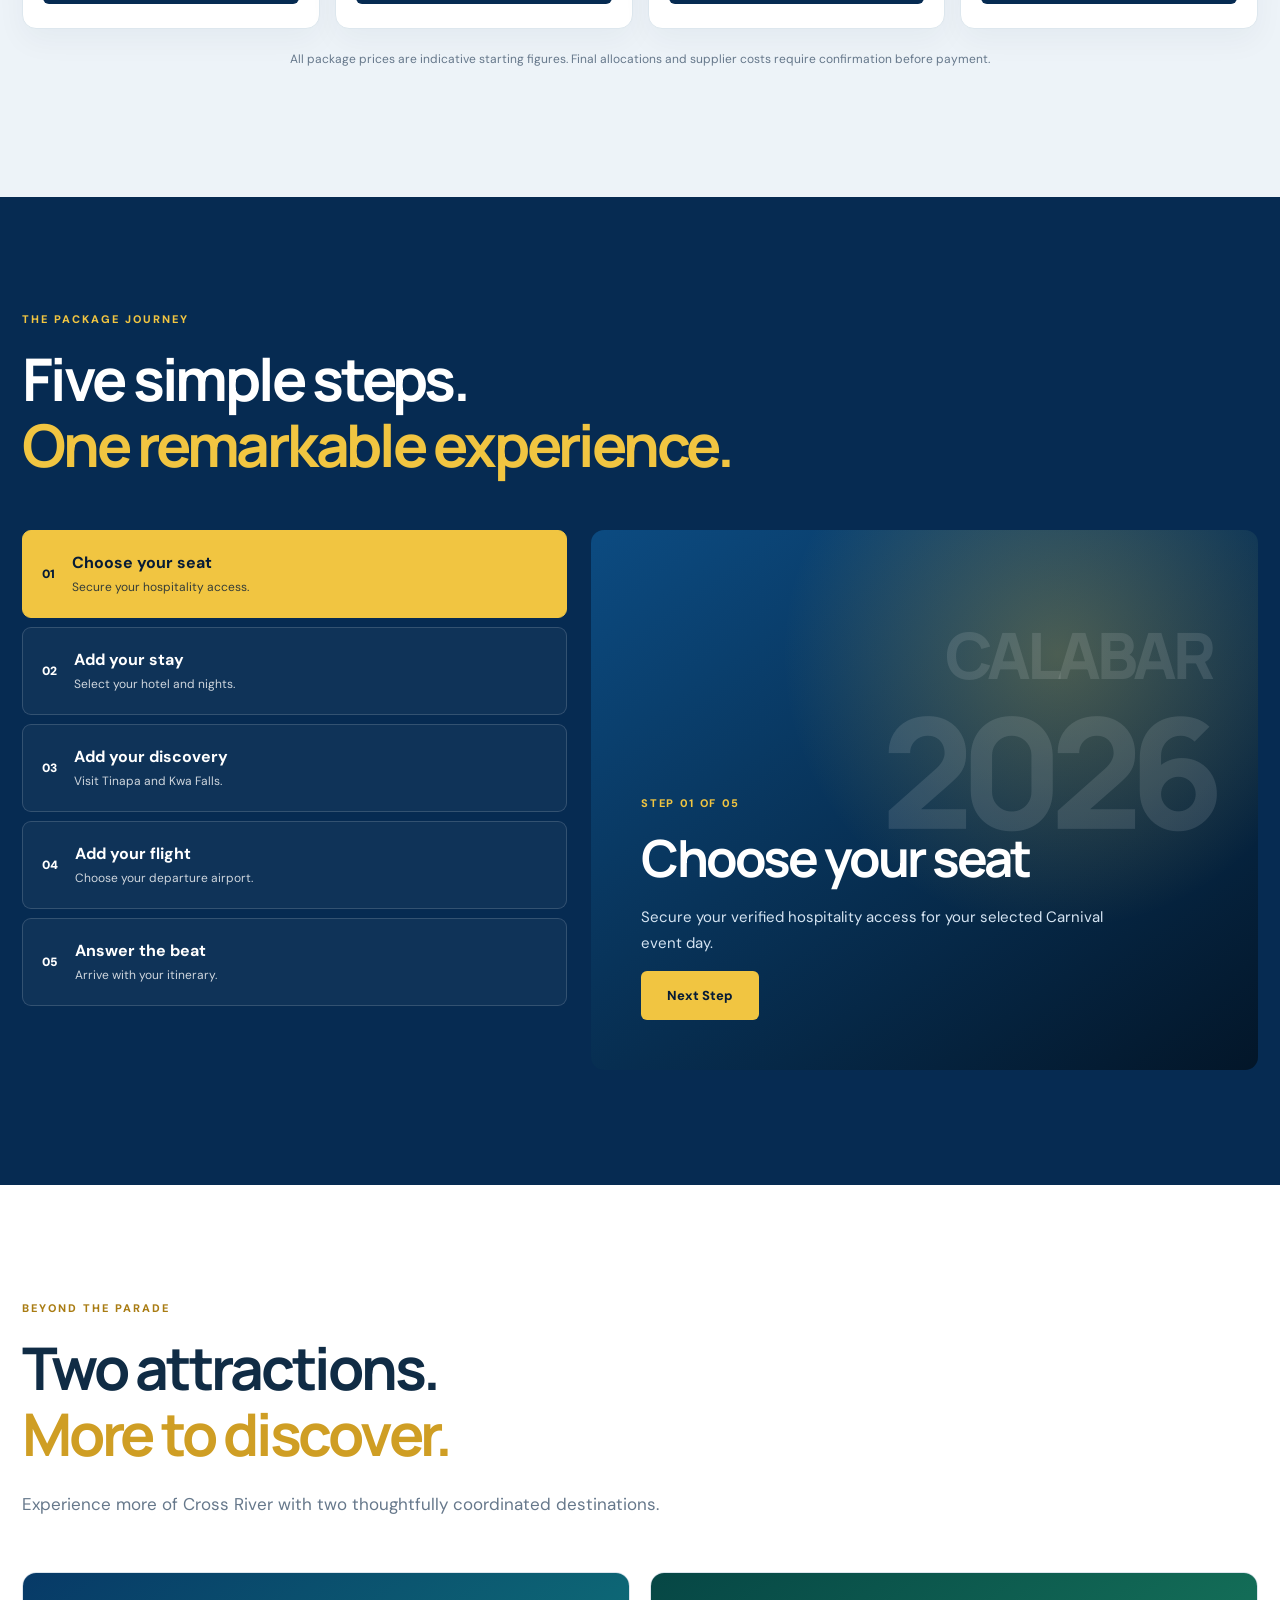
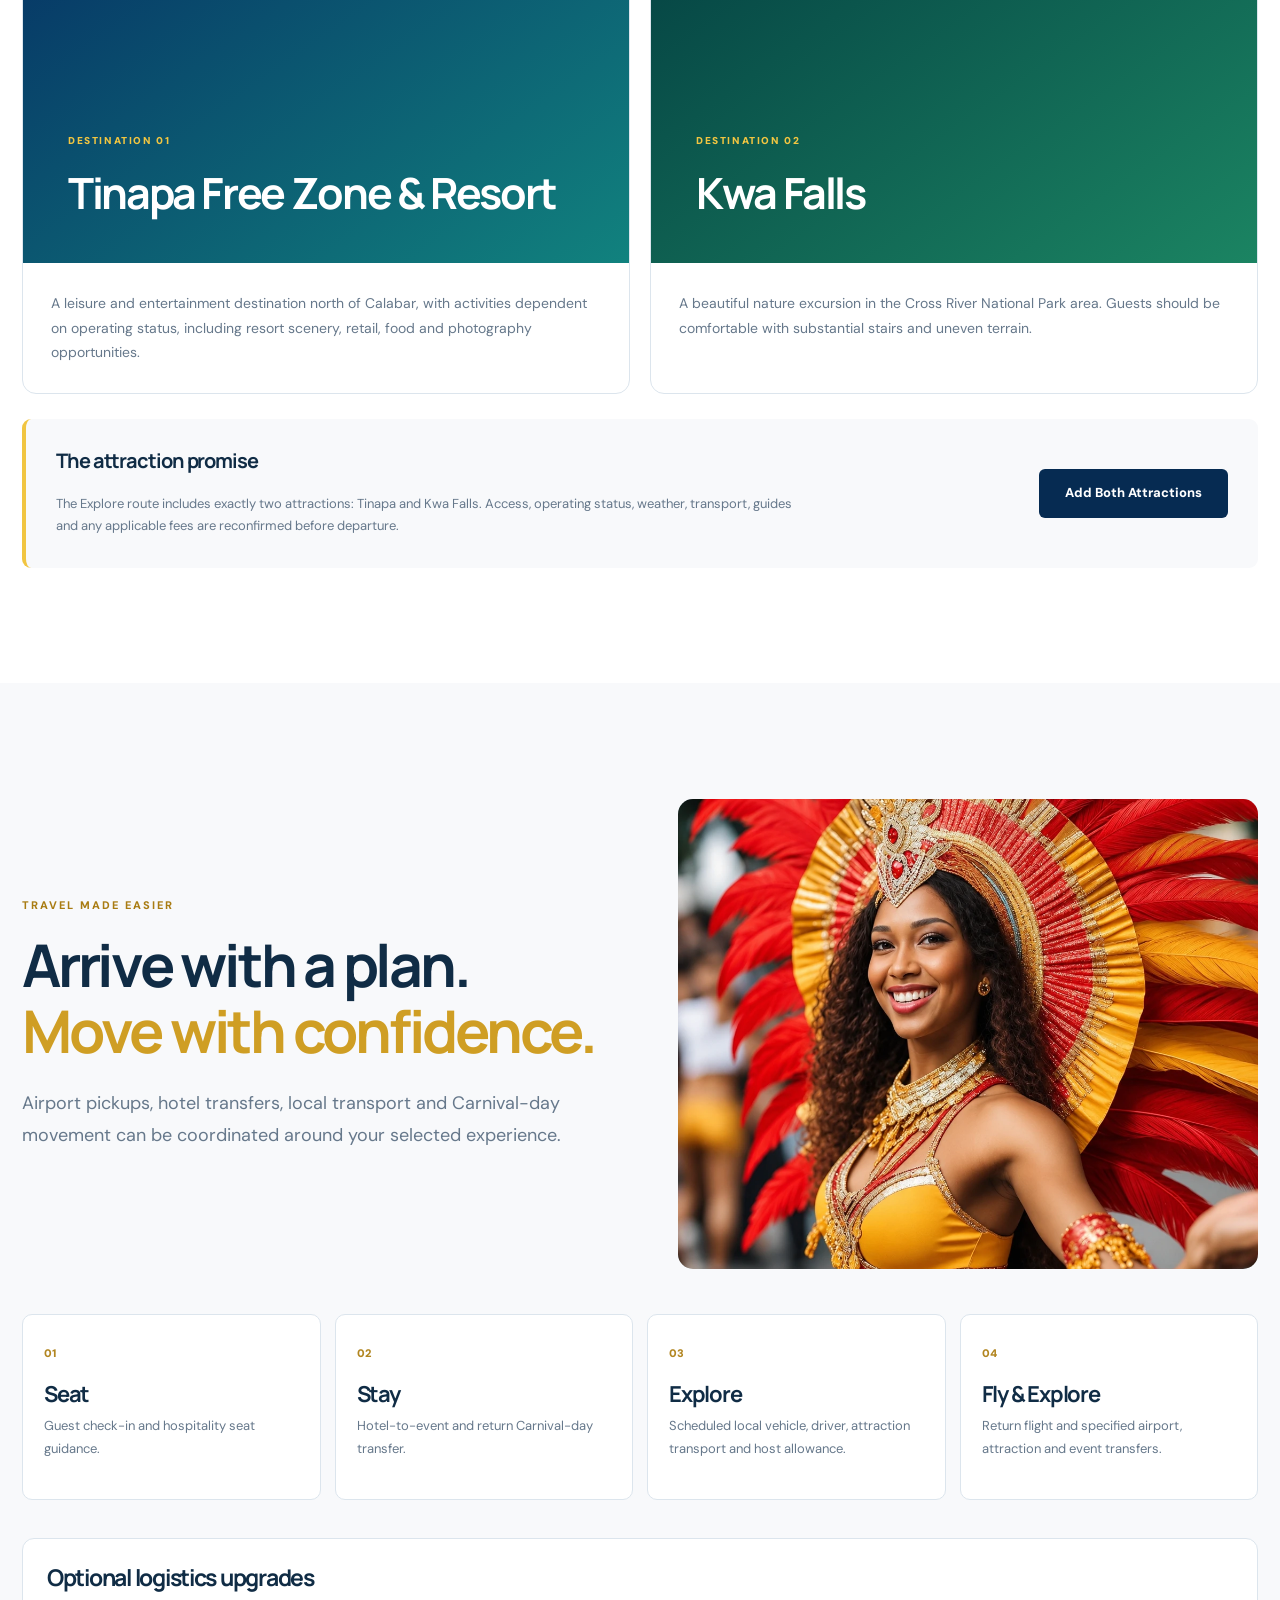
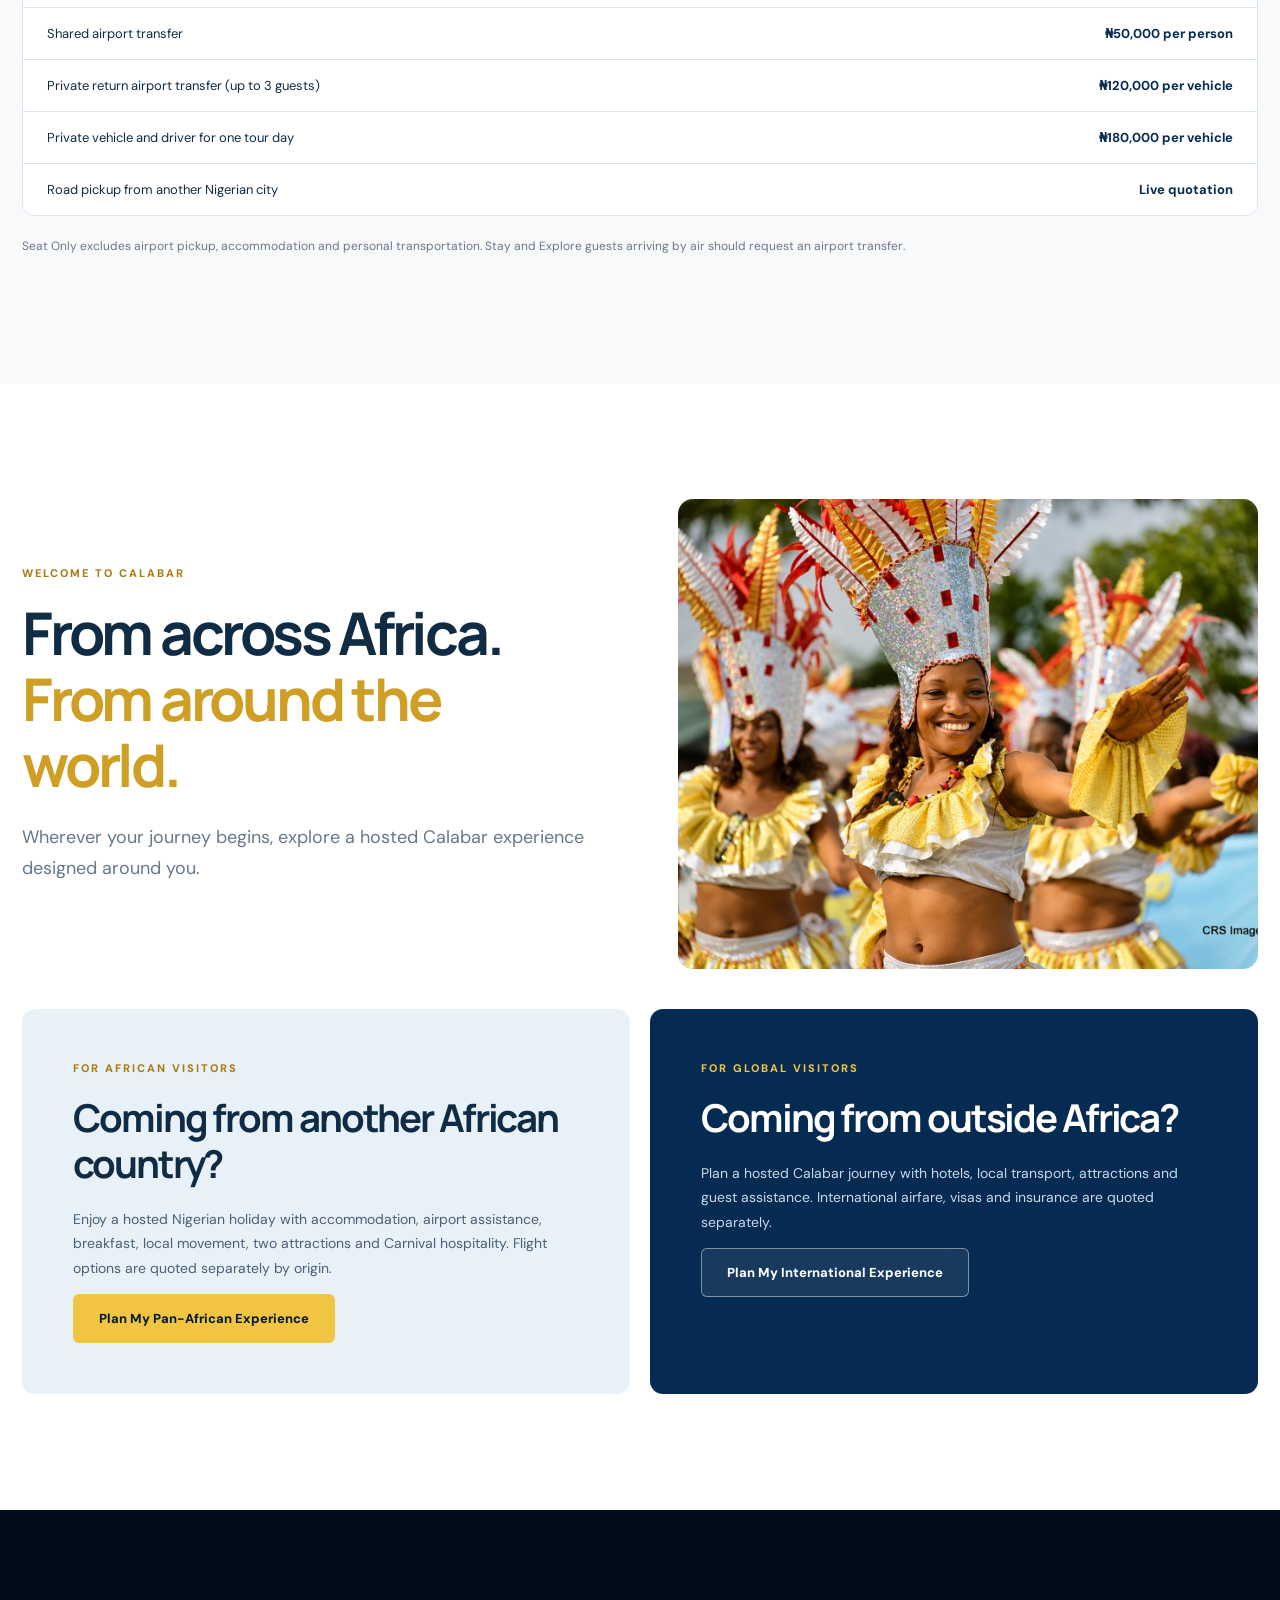
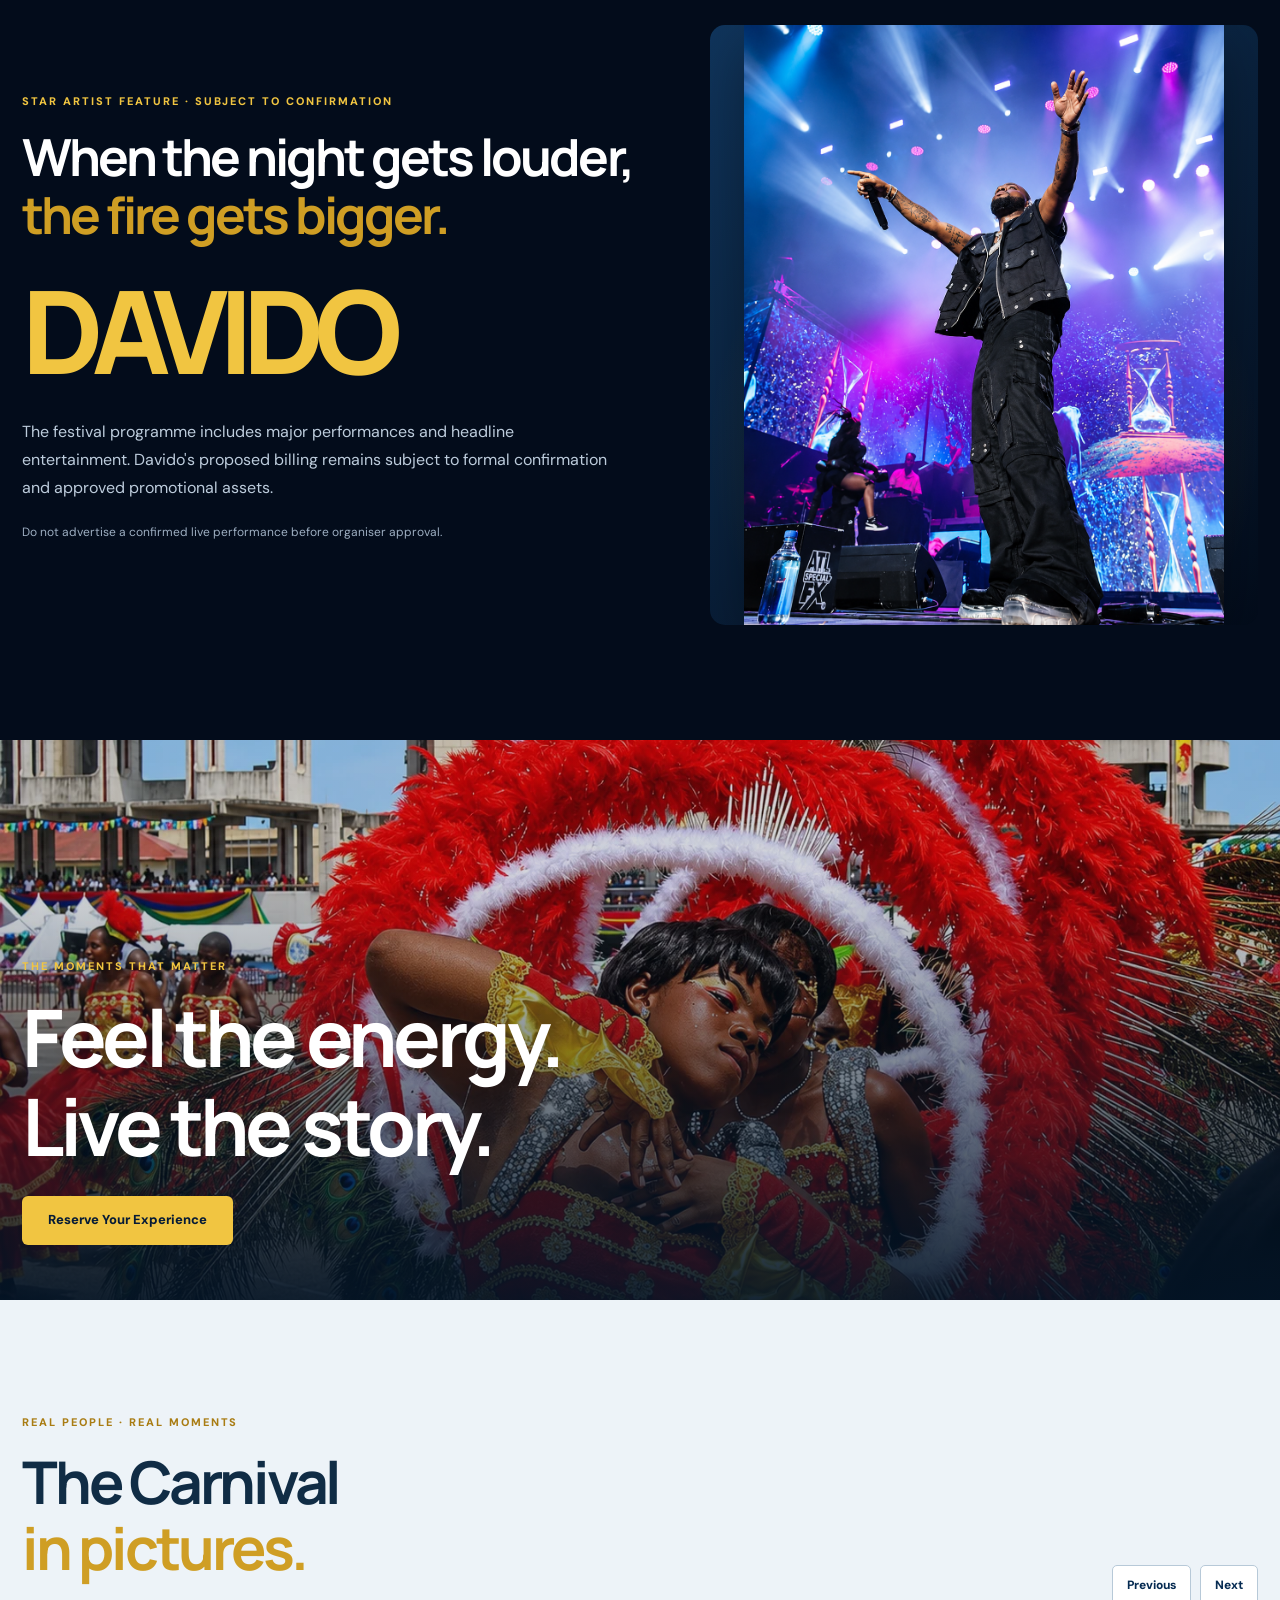
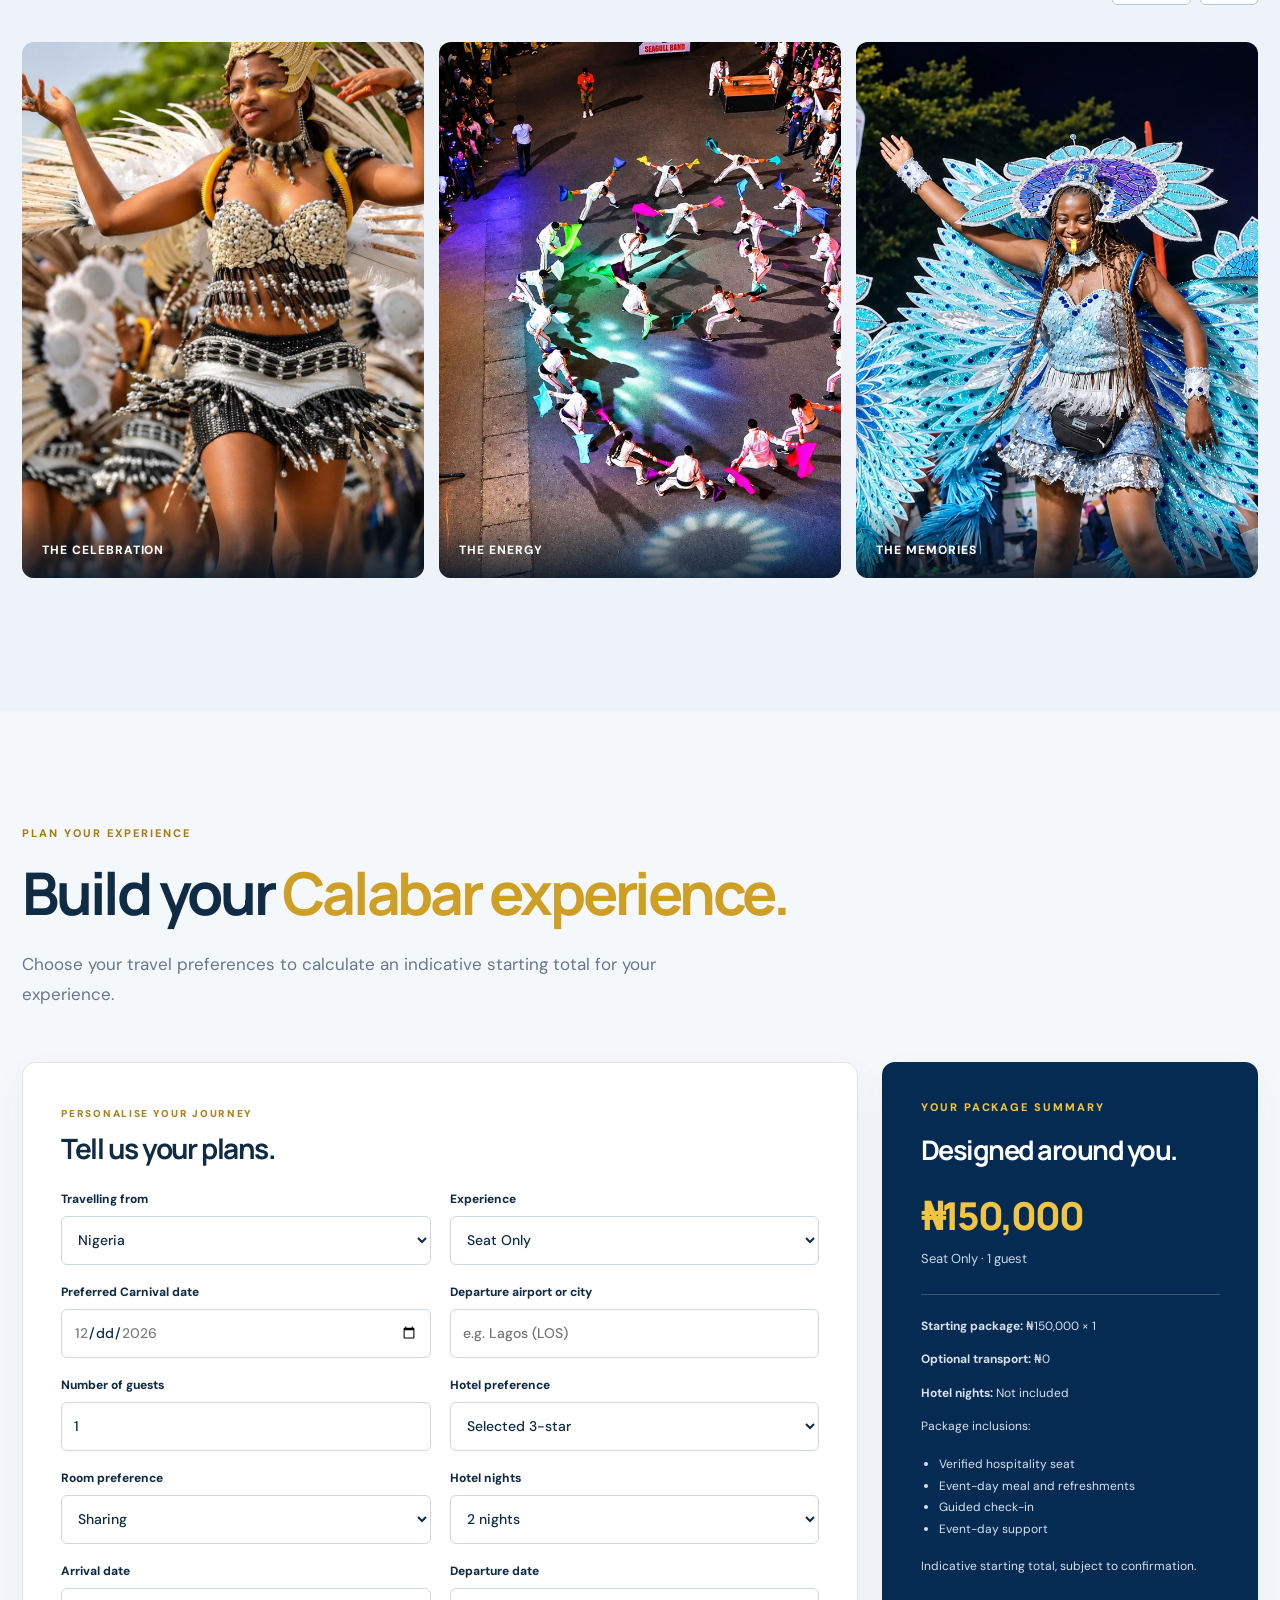
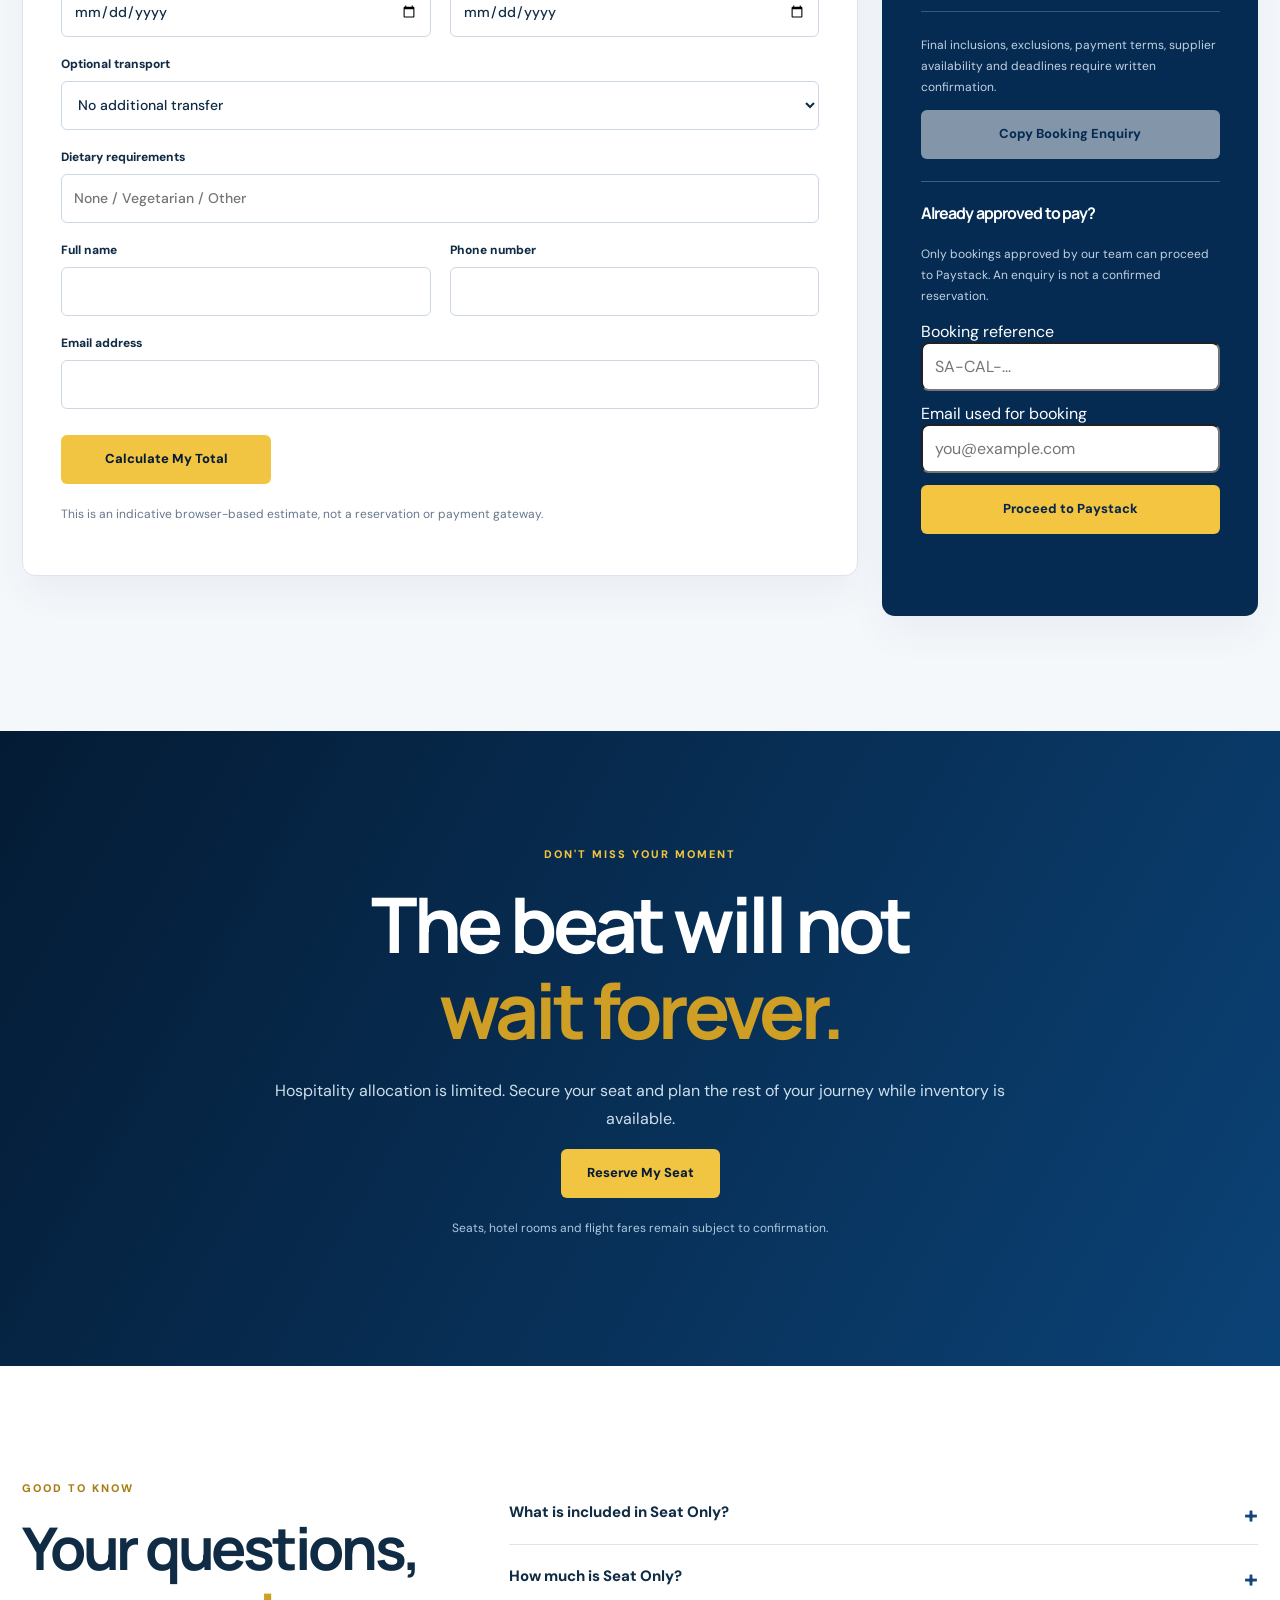
==== commit 9199d708: "Add approved-only Paystack checkout section to Calabar booking summary" ====
--- a/calabar.html
+++ b/calabar.html
@@ -752,6 +752,20 @@
 
         <button class="btn btn-summary" type="button" id="copyEnquiry" disabled>Copy Booking Enquiry</button>
         <p class="small-note" id="copyStatus" role="status"></p>
+        <div class="approval-payment" style="margin-top:22px;padding-top:20px;border-top:1px solid rgba(255,255,255,.24)">
+          <h4 style="color:#fff;margin:0 0 8px">Already approved to pay?</h4>
+          <p class="small-note">Only bookings approved by our team can proceed to Paystack. An enquiry is not a confirmed reservation.</p>
+          <form id="approvedPaymentForm" style="display:grid;gap:12px;margin-top:14px">
+            <label style="color:#fff">Booking reference
+              <input id="approvedBookingReference" type="text" placeholder="SA-CAL-..." required autocomplete="off" maxlength="80" style="width:100%;padding:12px;border-radius:8px">
+            </label>
+            <label style="color:#fff">Email used for booking
+              <input id="approvedBookingEmail" type="email" placeholder="you@example.com" required autocomplete="email" style="width:100%;padding:12px;border-radius:8px">
+            </label>
+            <button type="submit" class="btn btn-summary" id="approvedPaymentButton" style="cursor:pointer;background:#f4c541;color:#09254b">Proceed to Paystack</button>
+            <p class="small-note" role="status" id="approvedPaymentStatus" aria-live="polite"></p>
+          </form>
+        </div>
       </aside>
 
     </div>
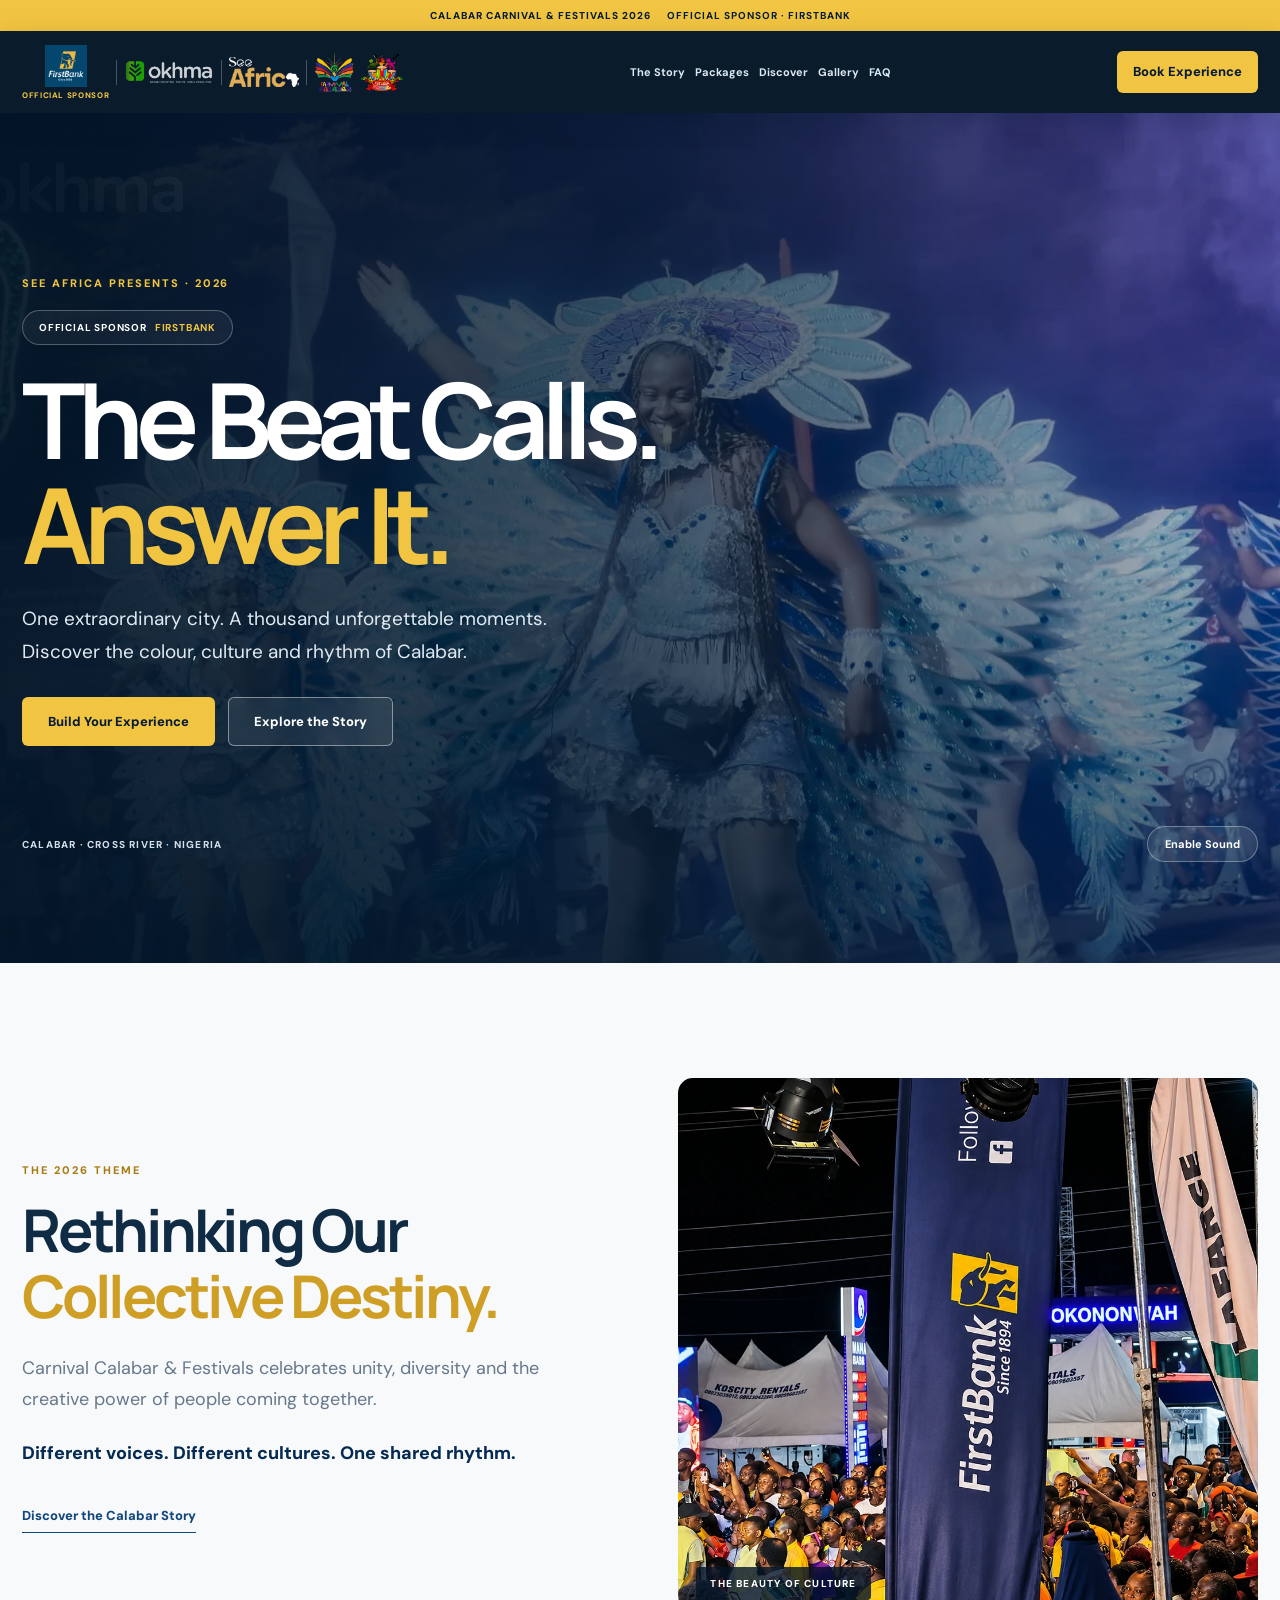
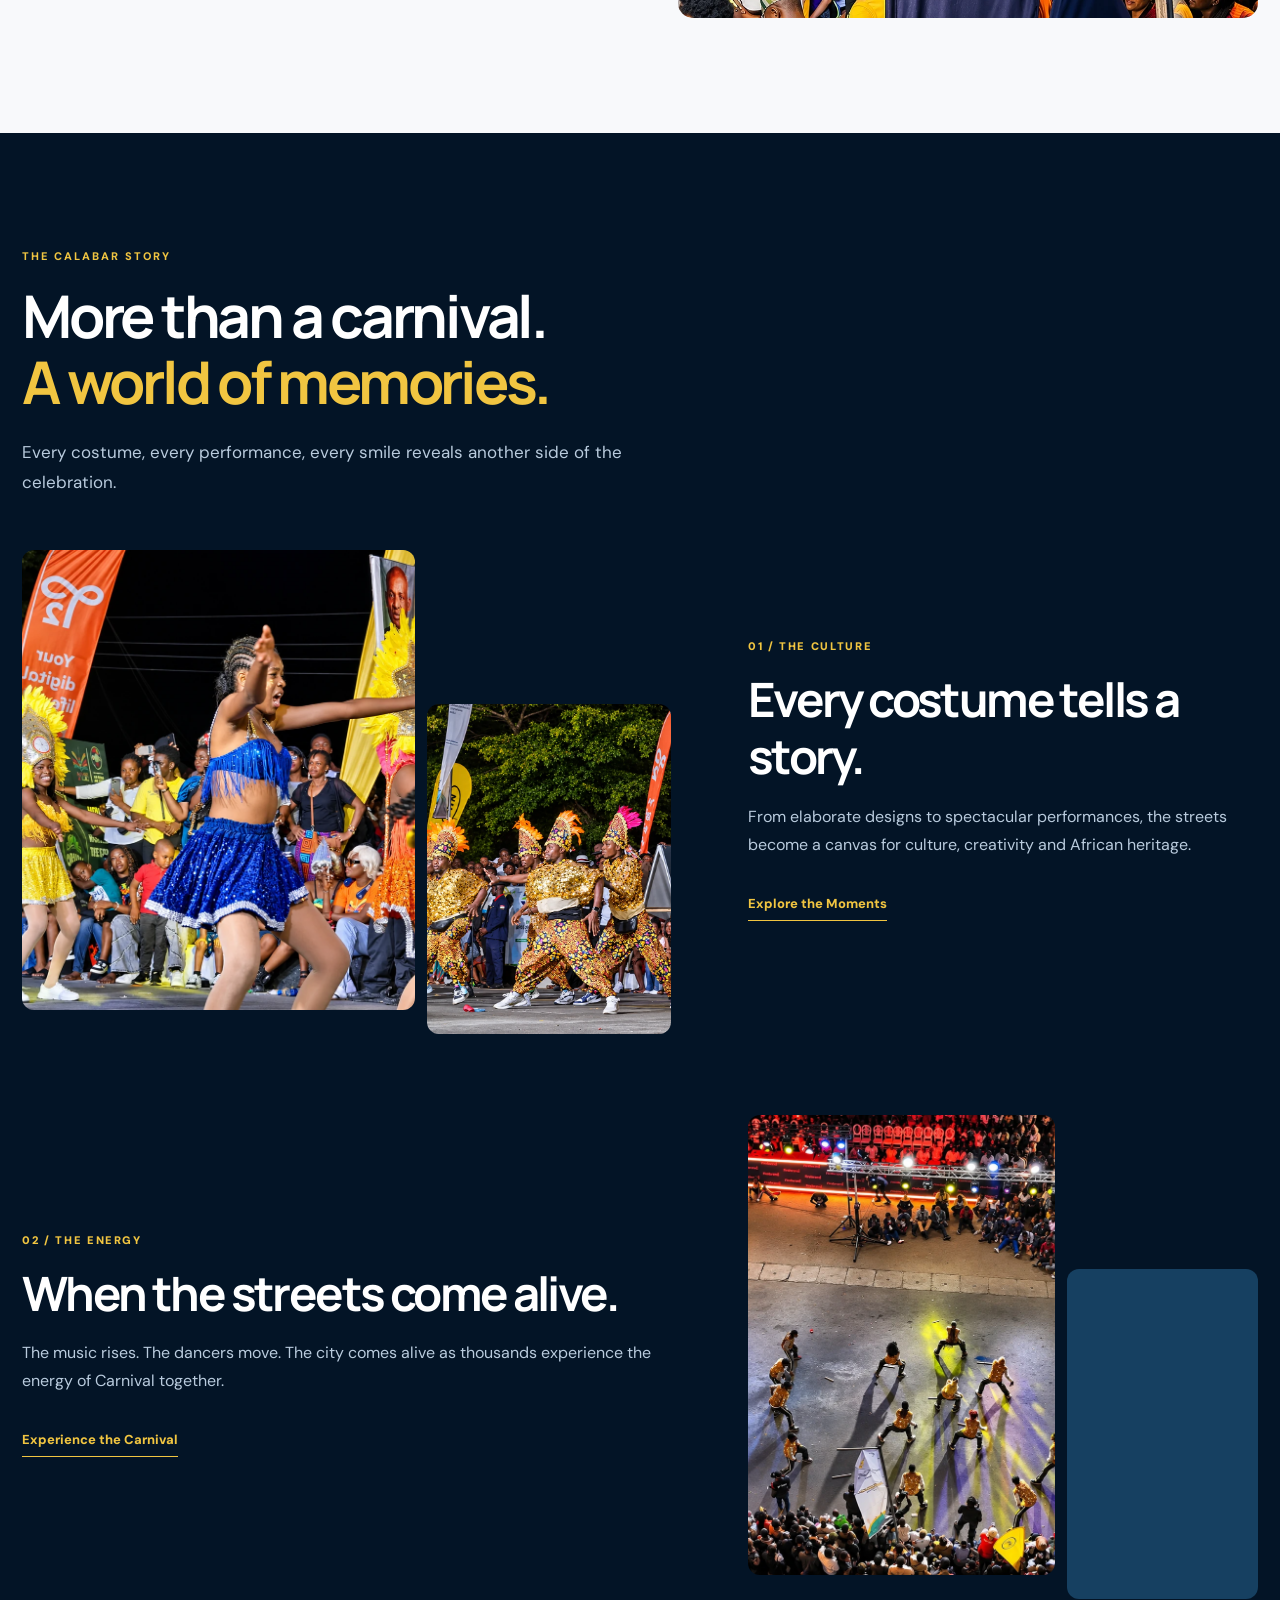
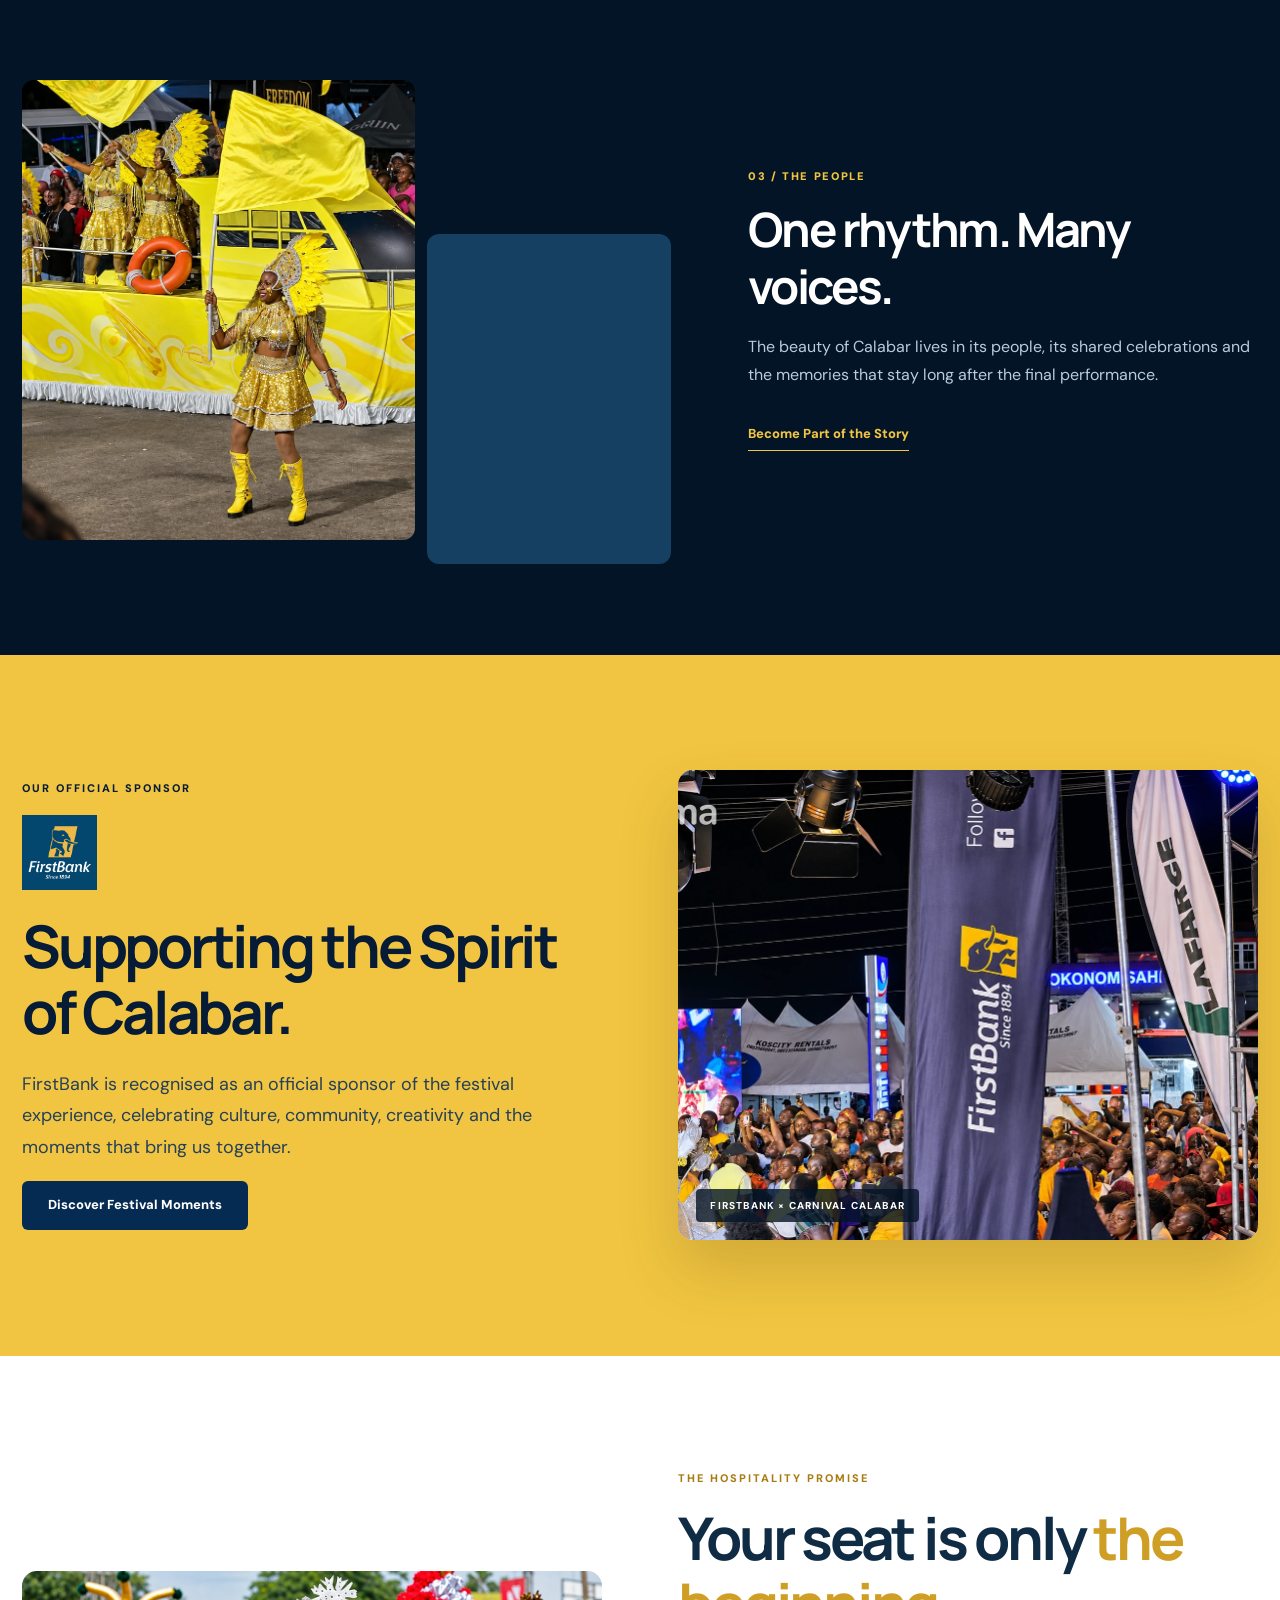
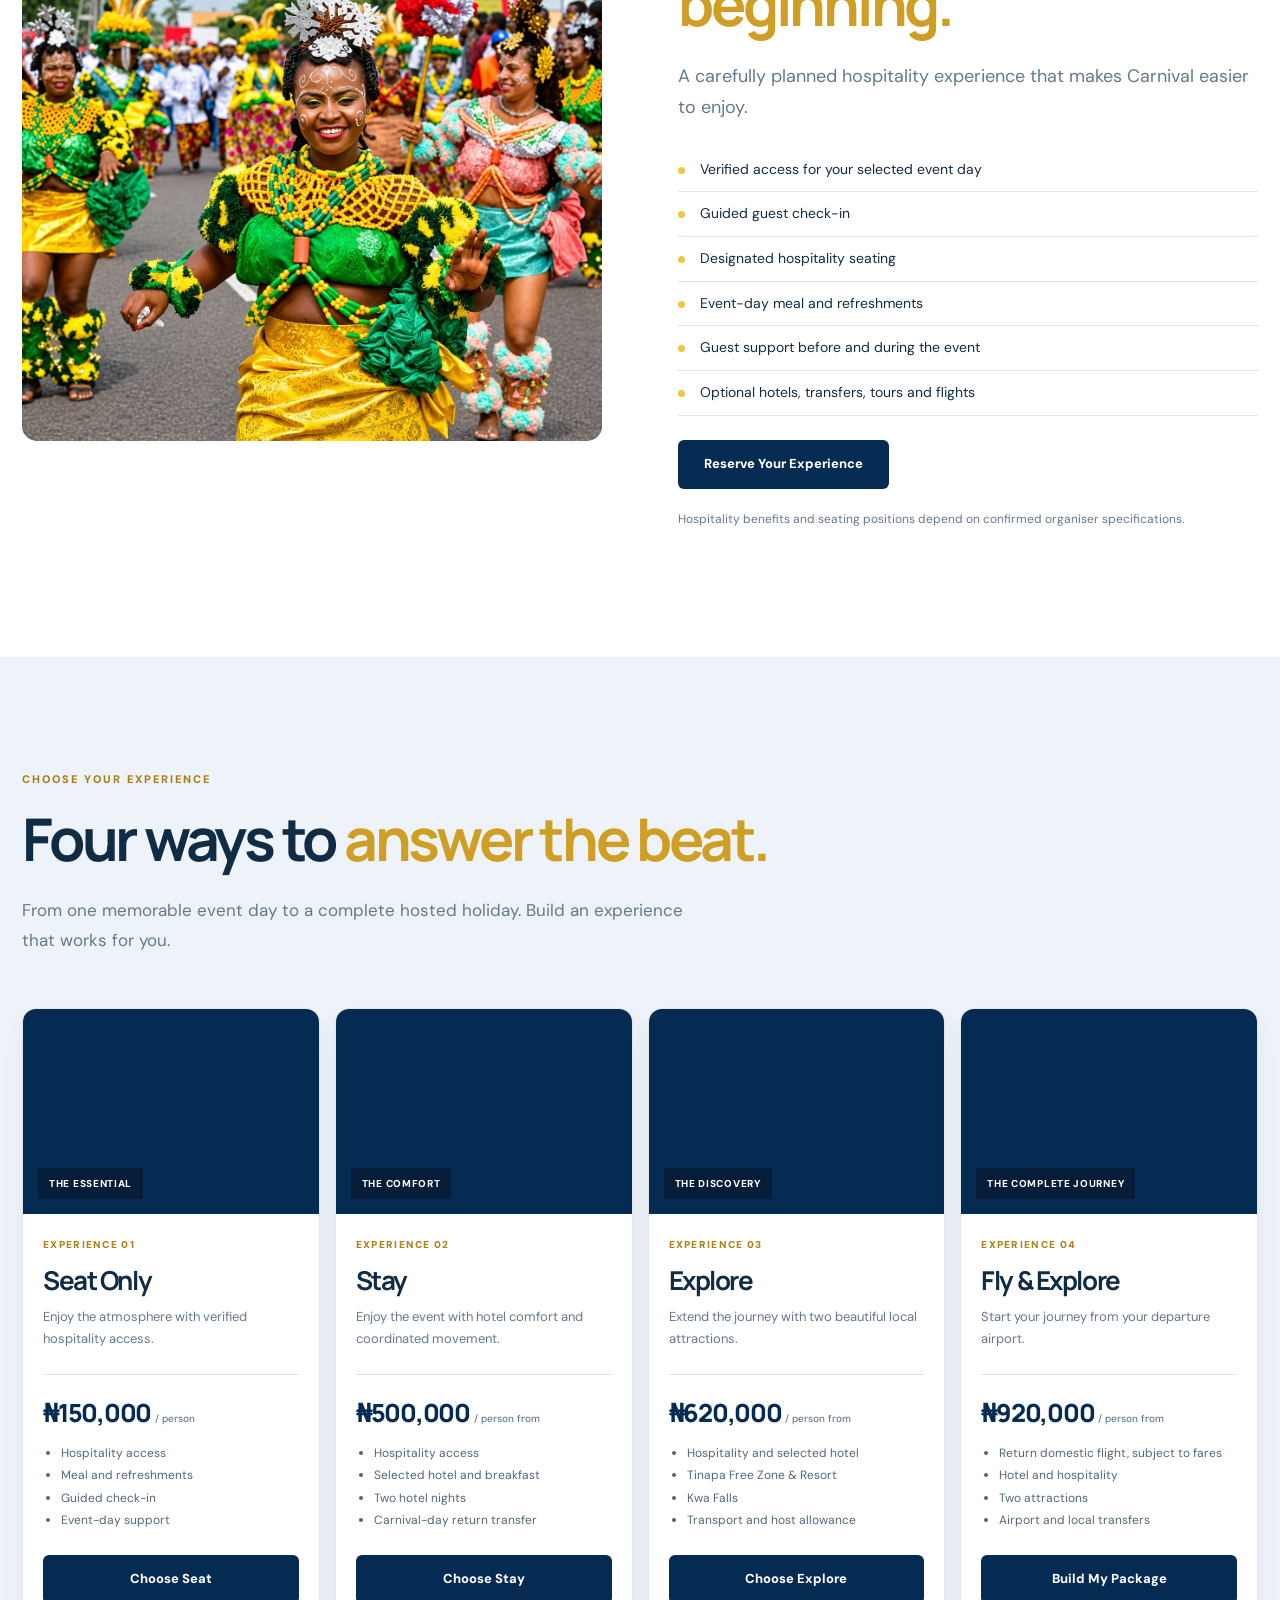
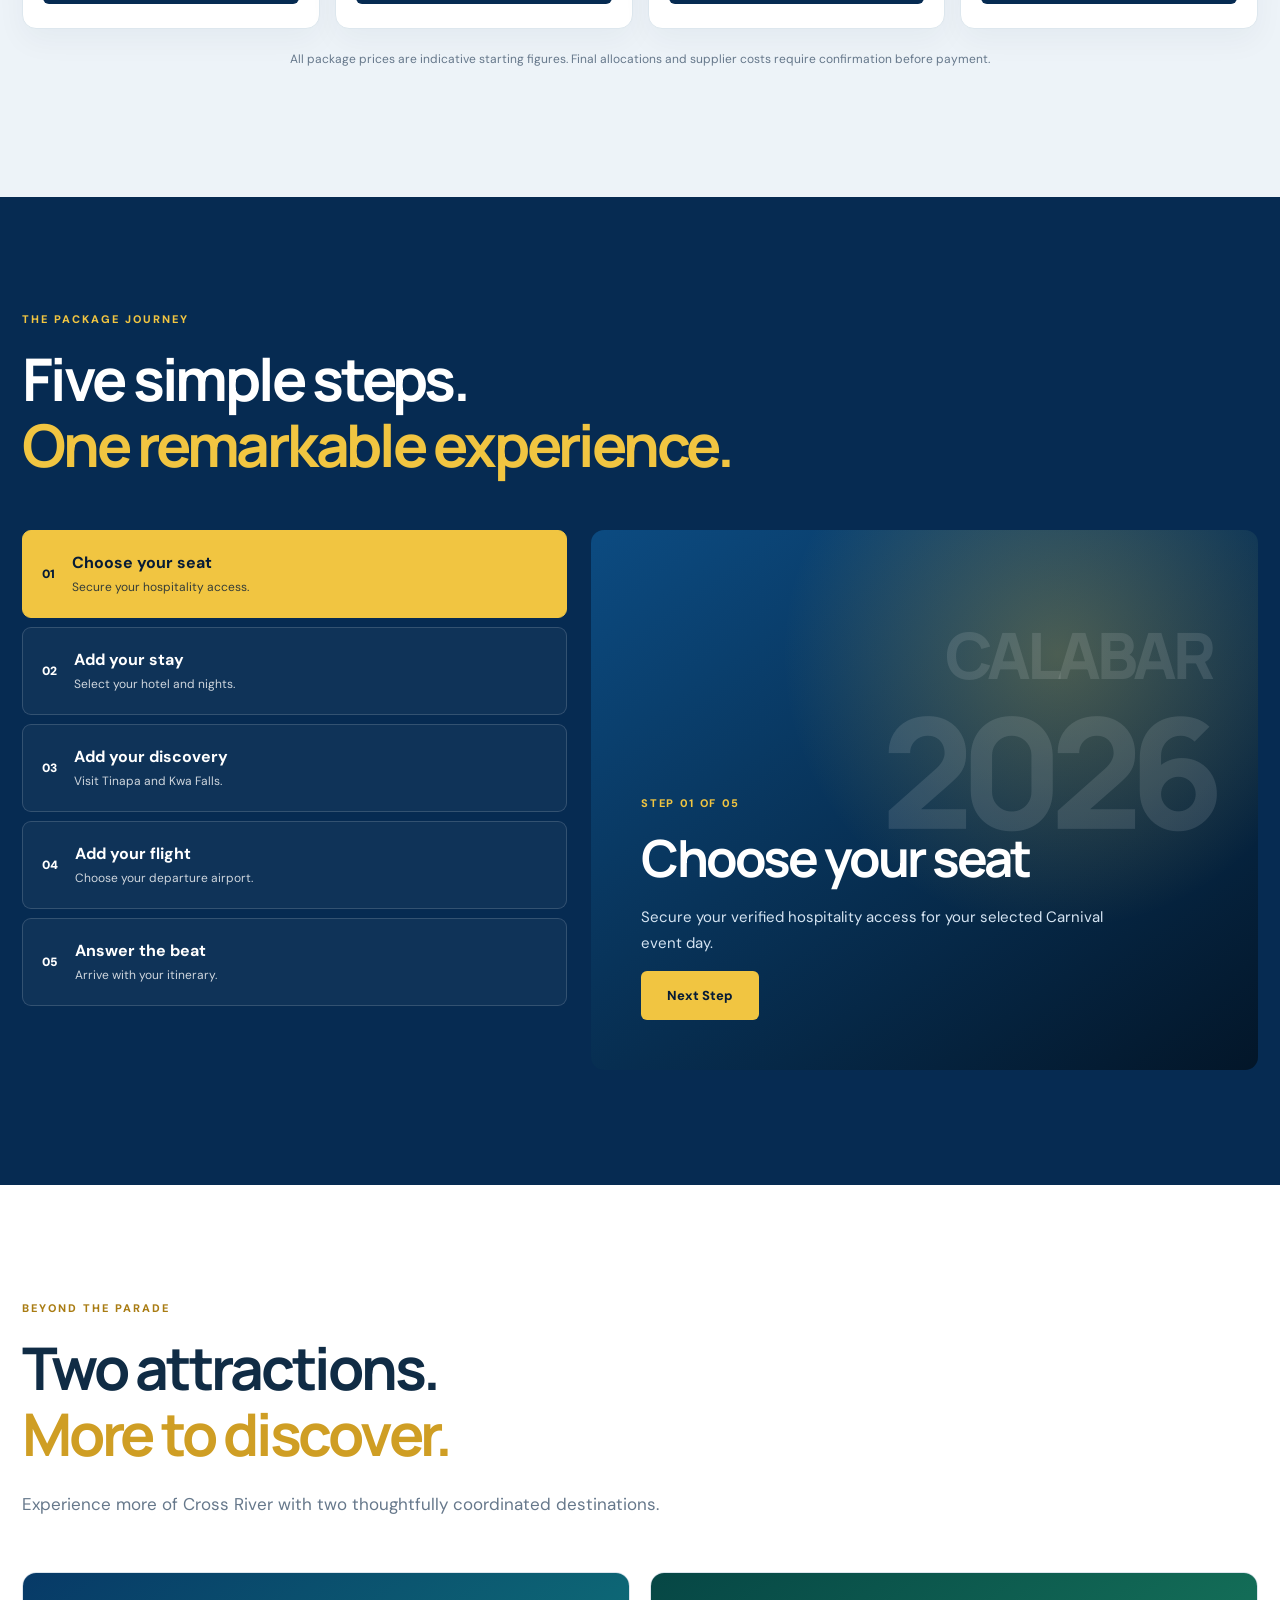
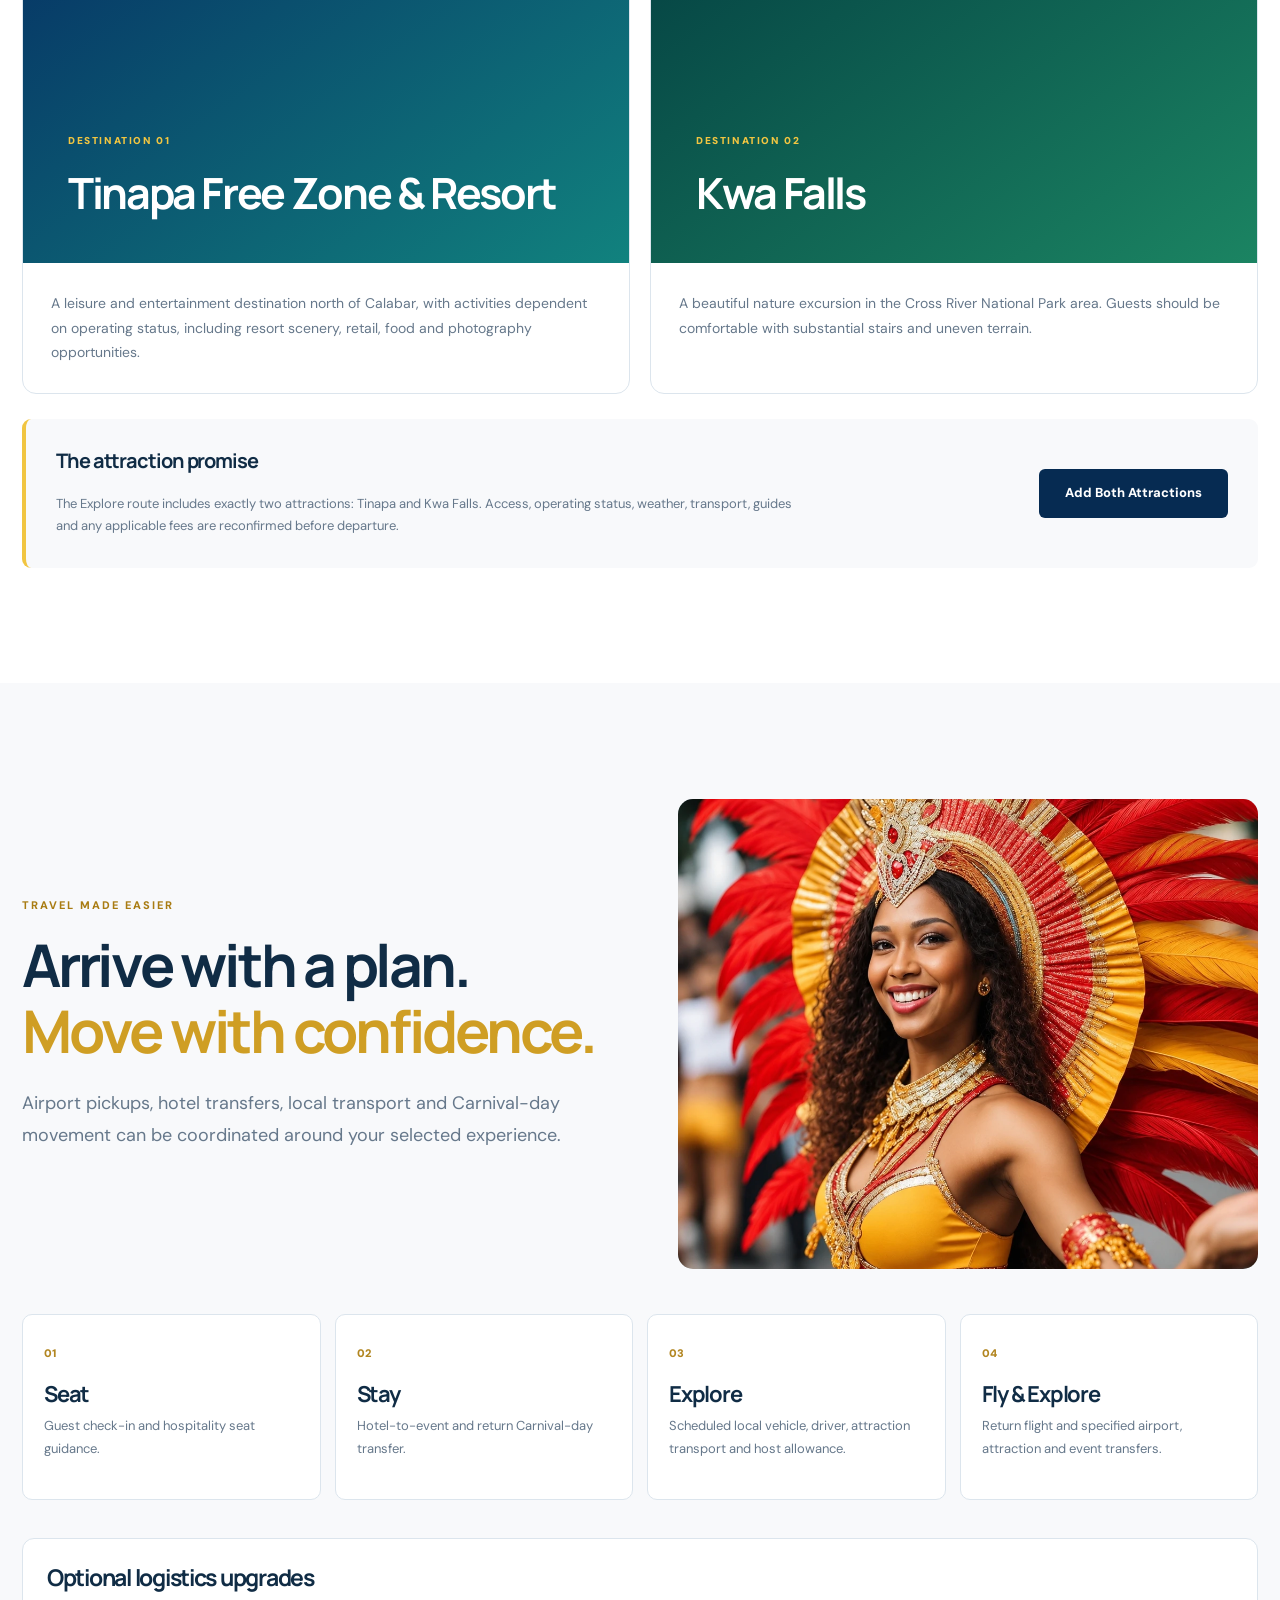
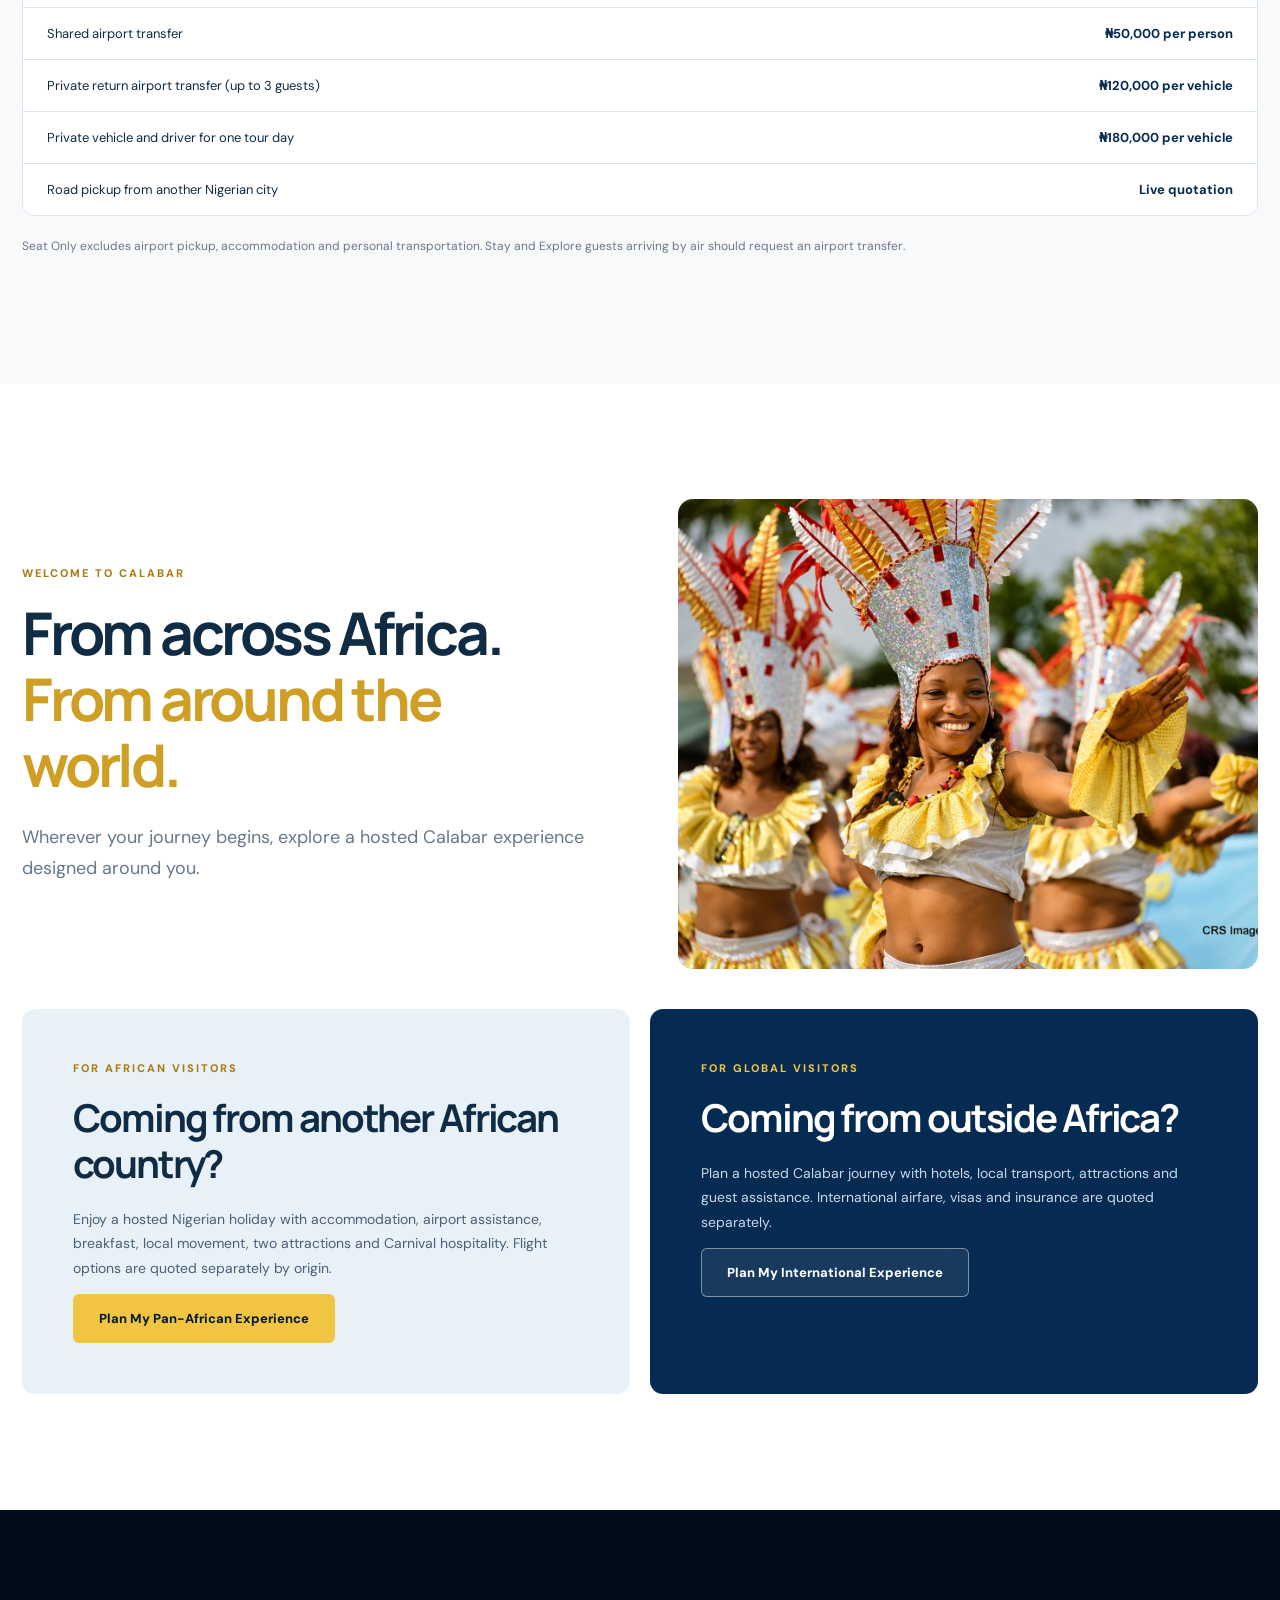
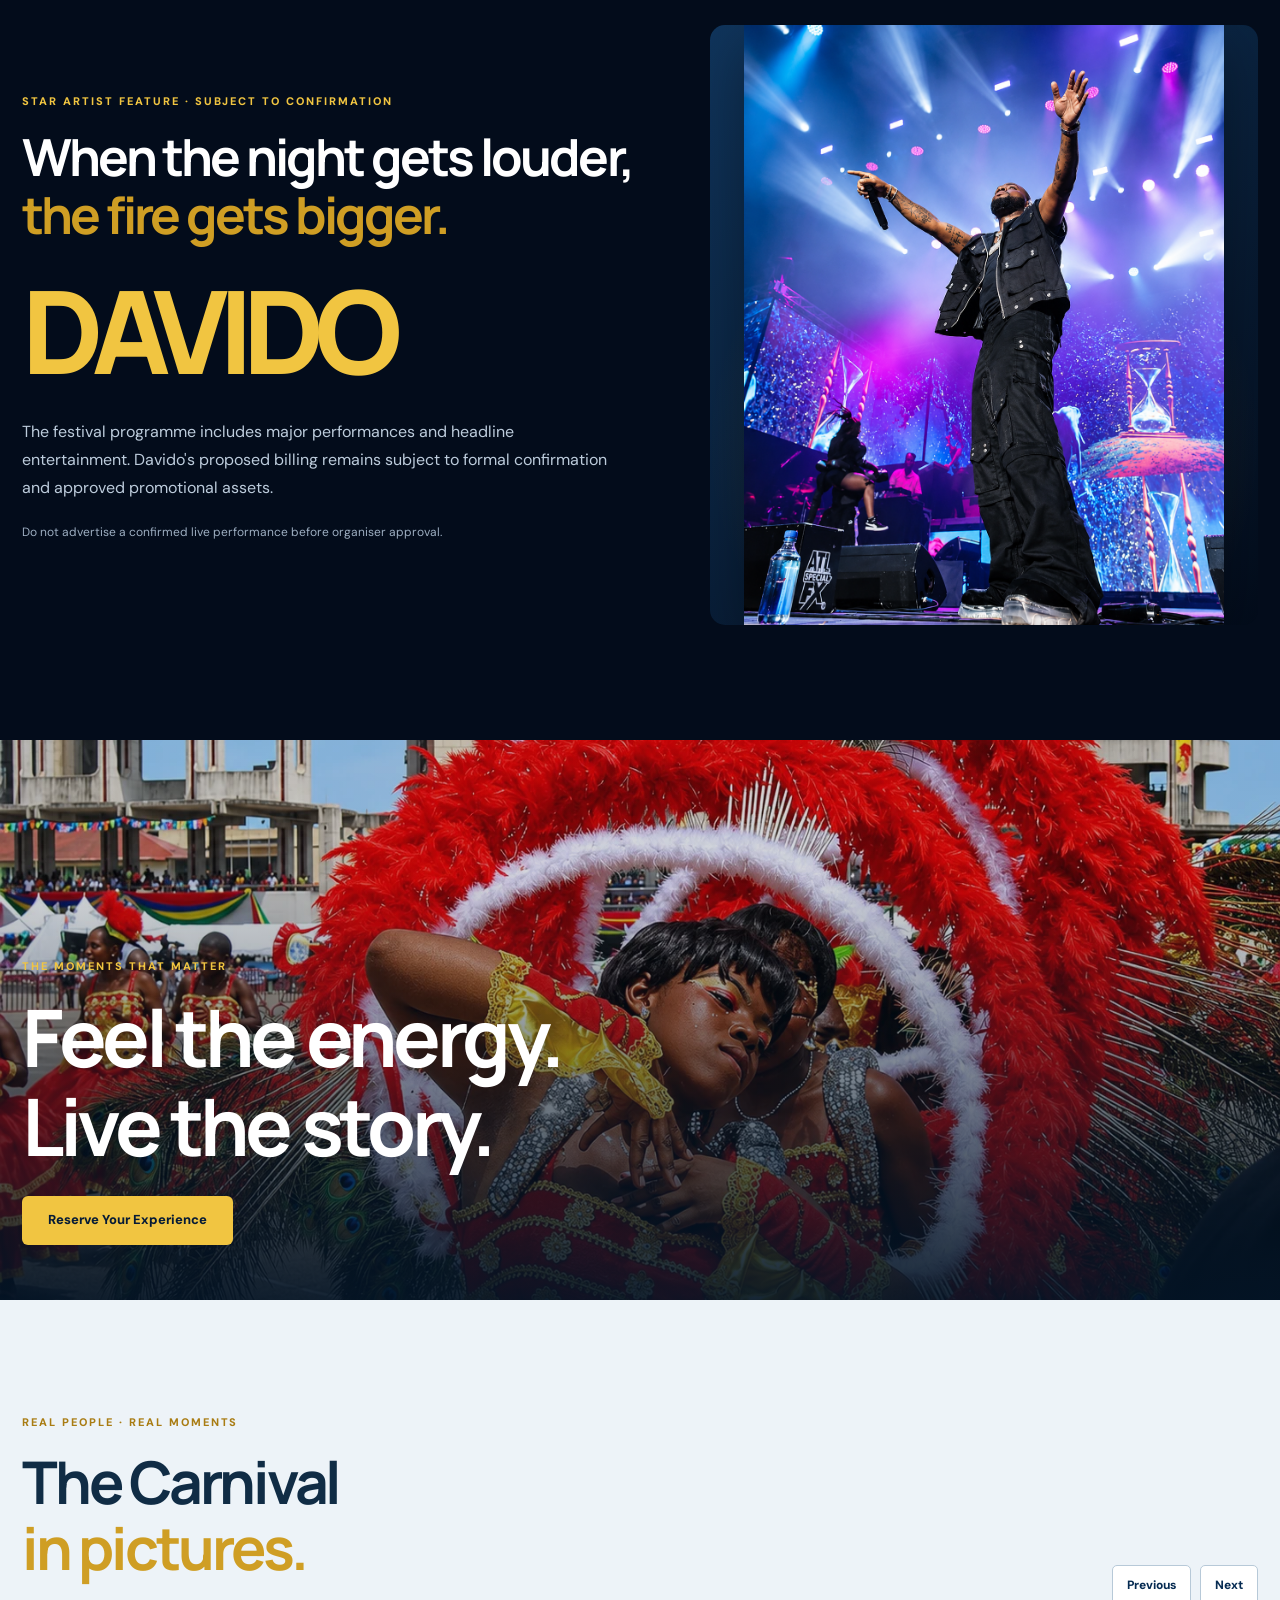
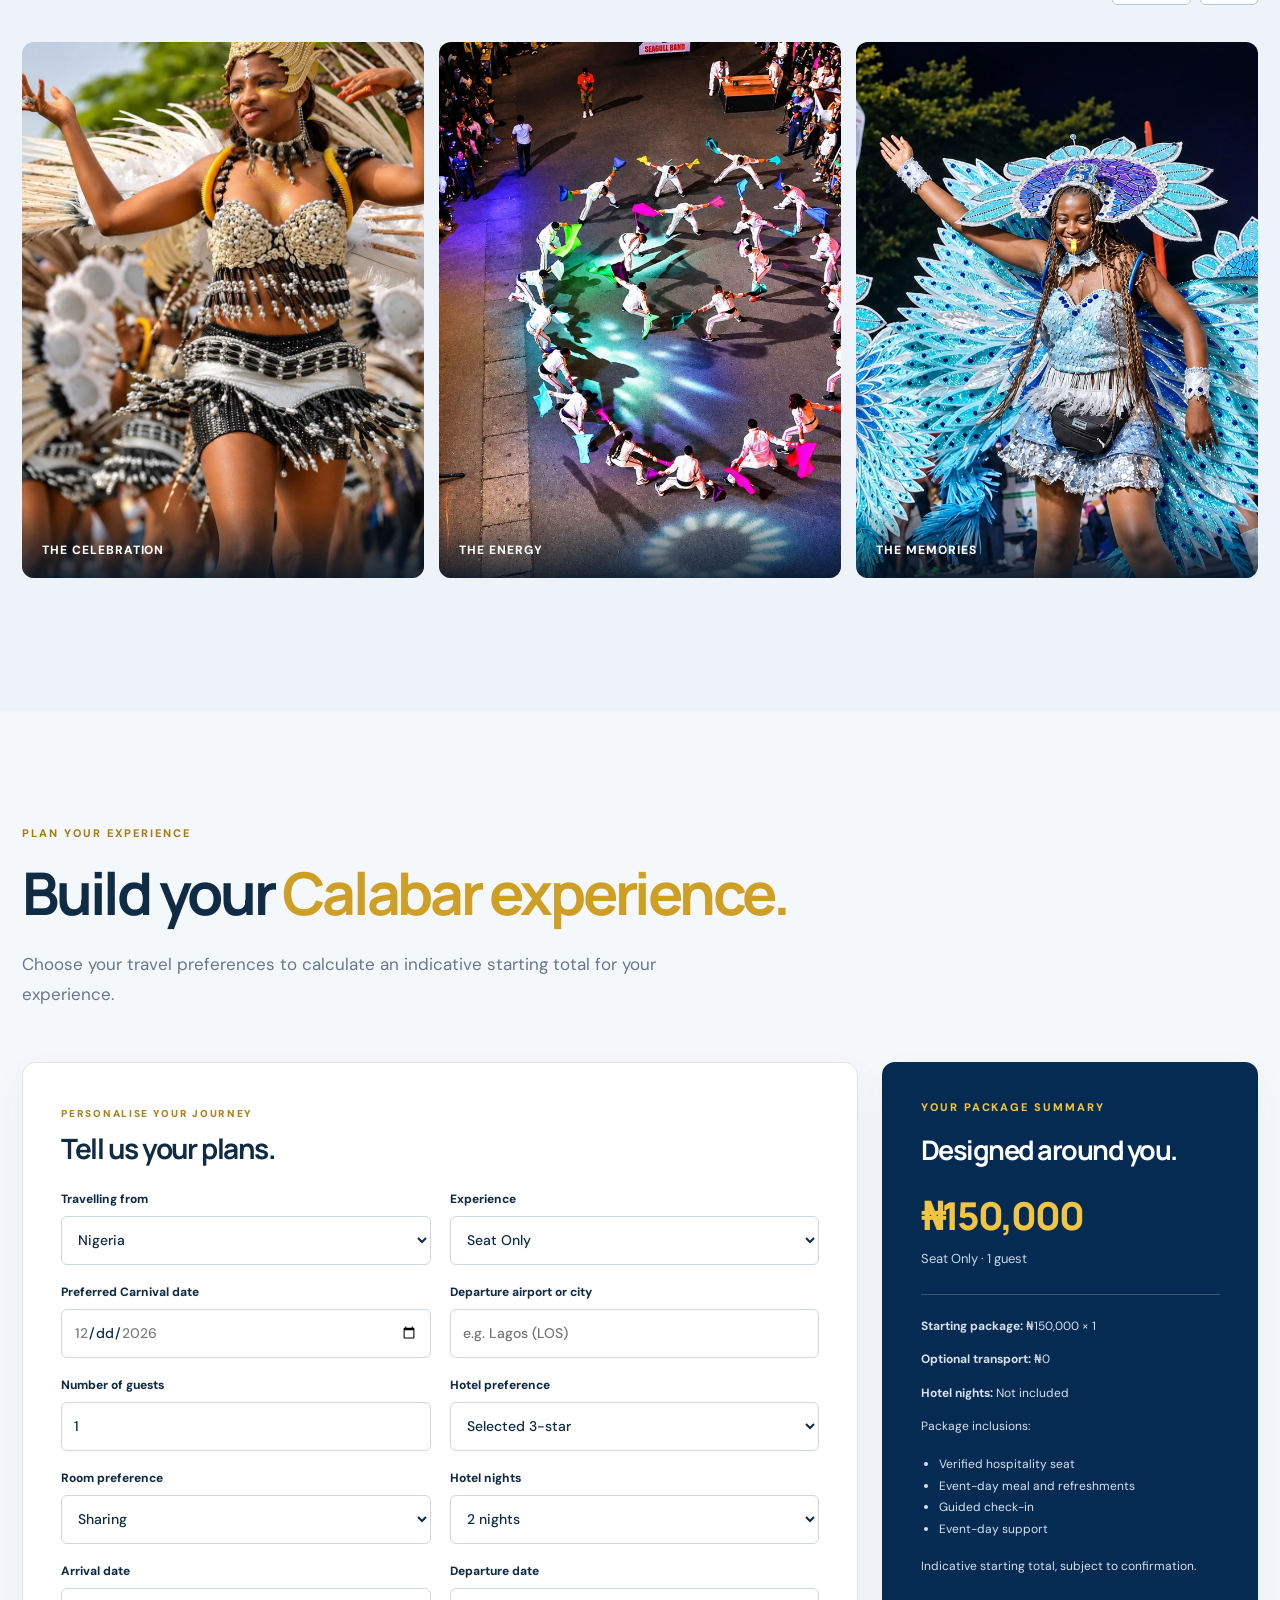
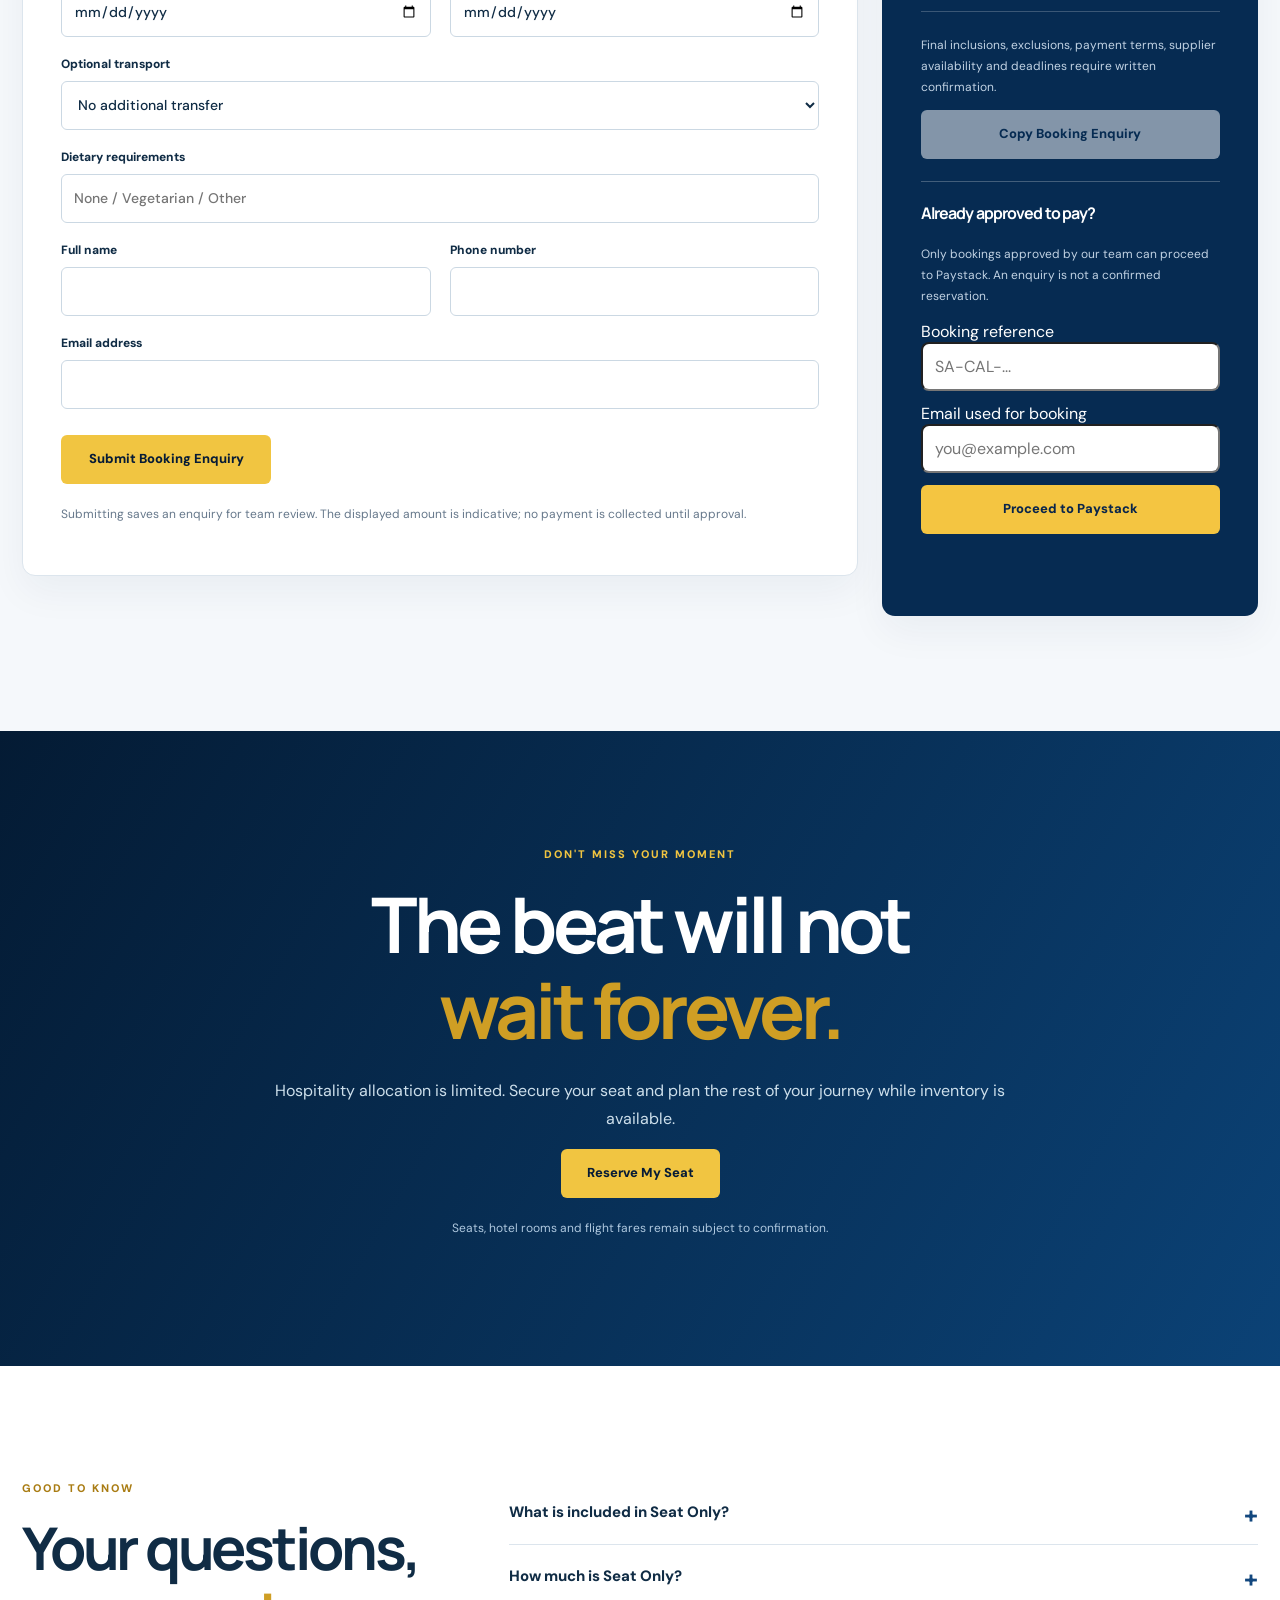
==== commit b0bc2b1d: "Clarify admin-review booking submission and payment-gated wording" ====
--- a/calabar.html
+++ b/calabar.html
@@ -734,9 +734,9 @@
 
         </div>
 
-        <button class="btn btn-gold form-submit" type="submit">Calculate My Total</button>
-
-        <p class="small-note">This is an indicative browser-based estimate, not a reservation or payment gateway.</p>
+        <button class="btn btn-gold form-submit" type="submit">Submit Booking Enquiry</button>
+
+        <p class="small-note">Submitting saves an enquiry for team review. The displayed amount is indicative; no payment is collected until approval.</p>
       </form>
 
       <aside class="booking-summary" id="bookingSummary">
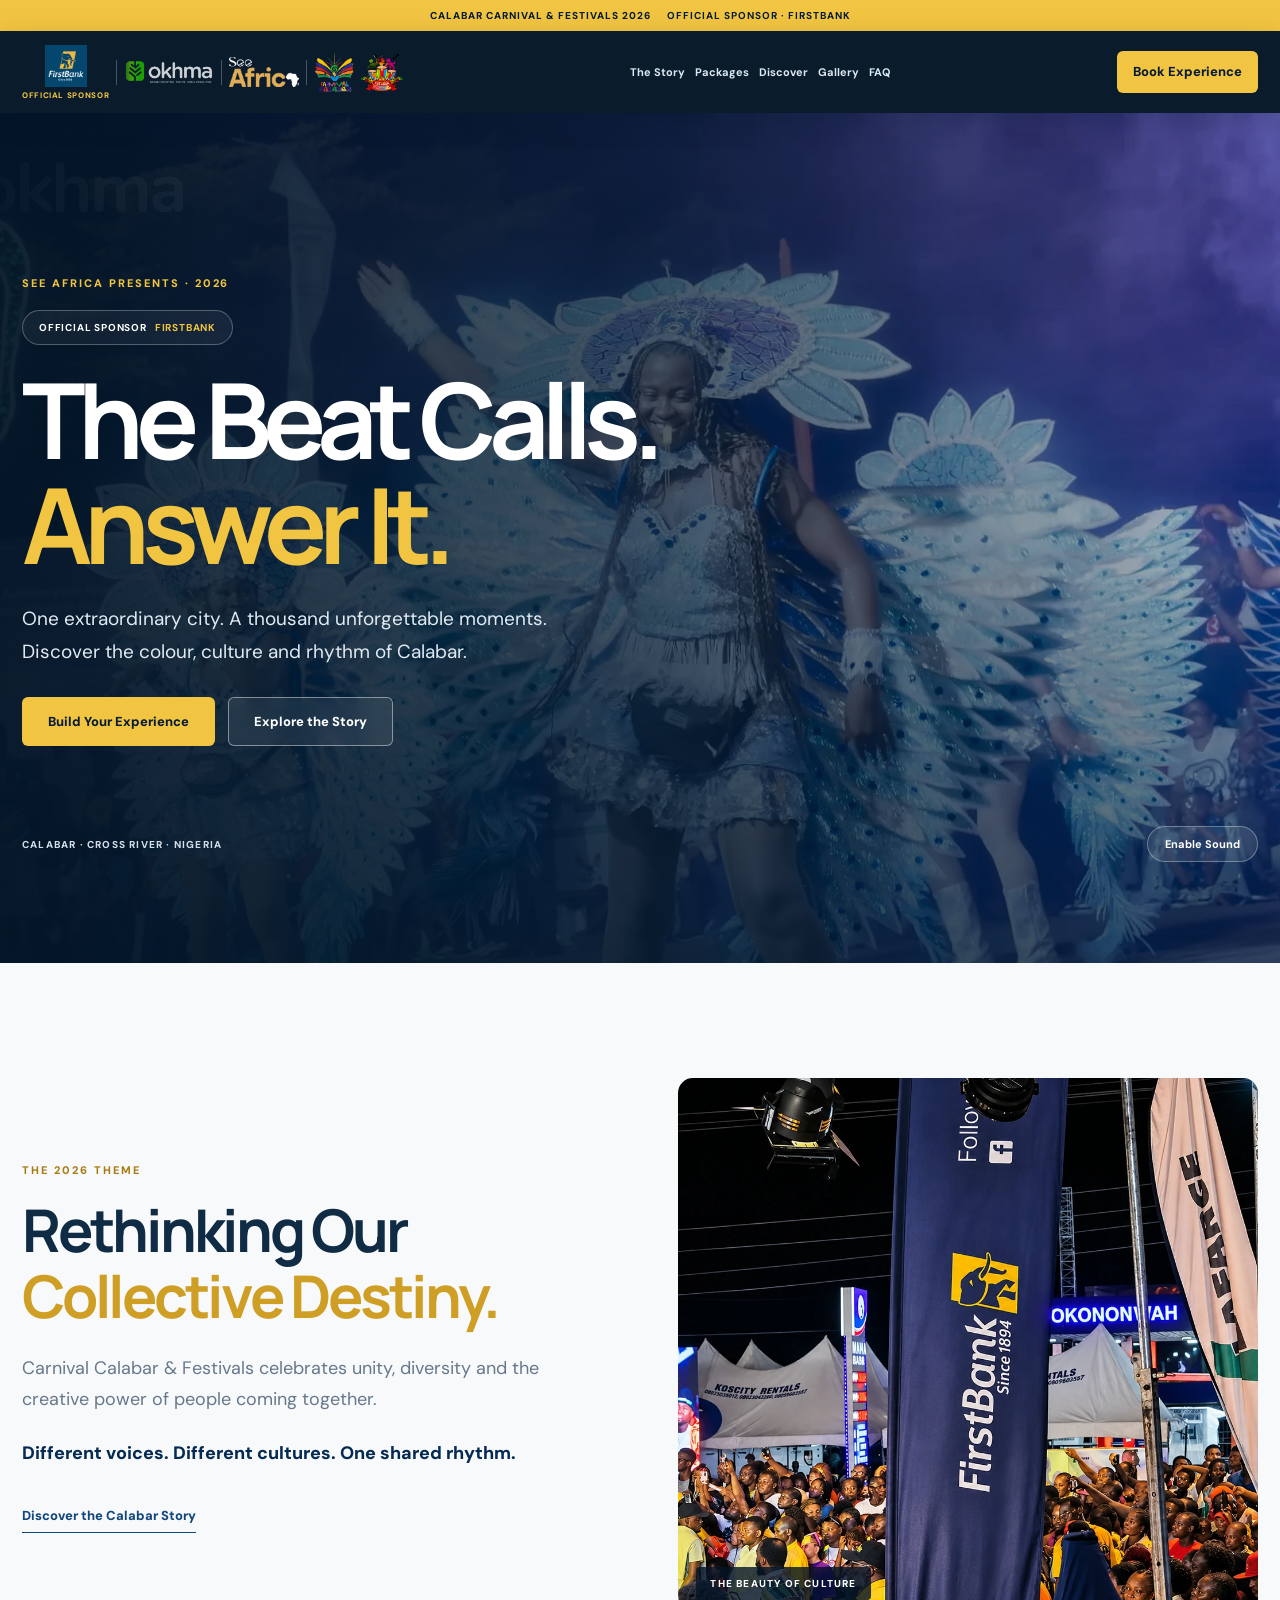
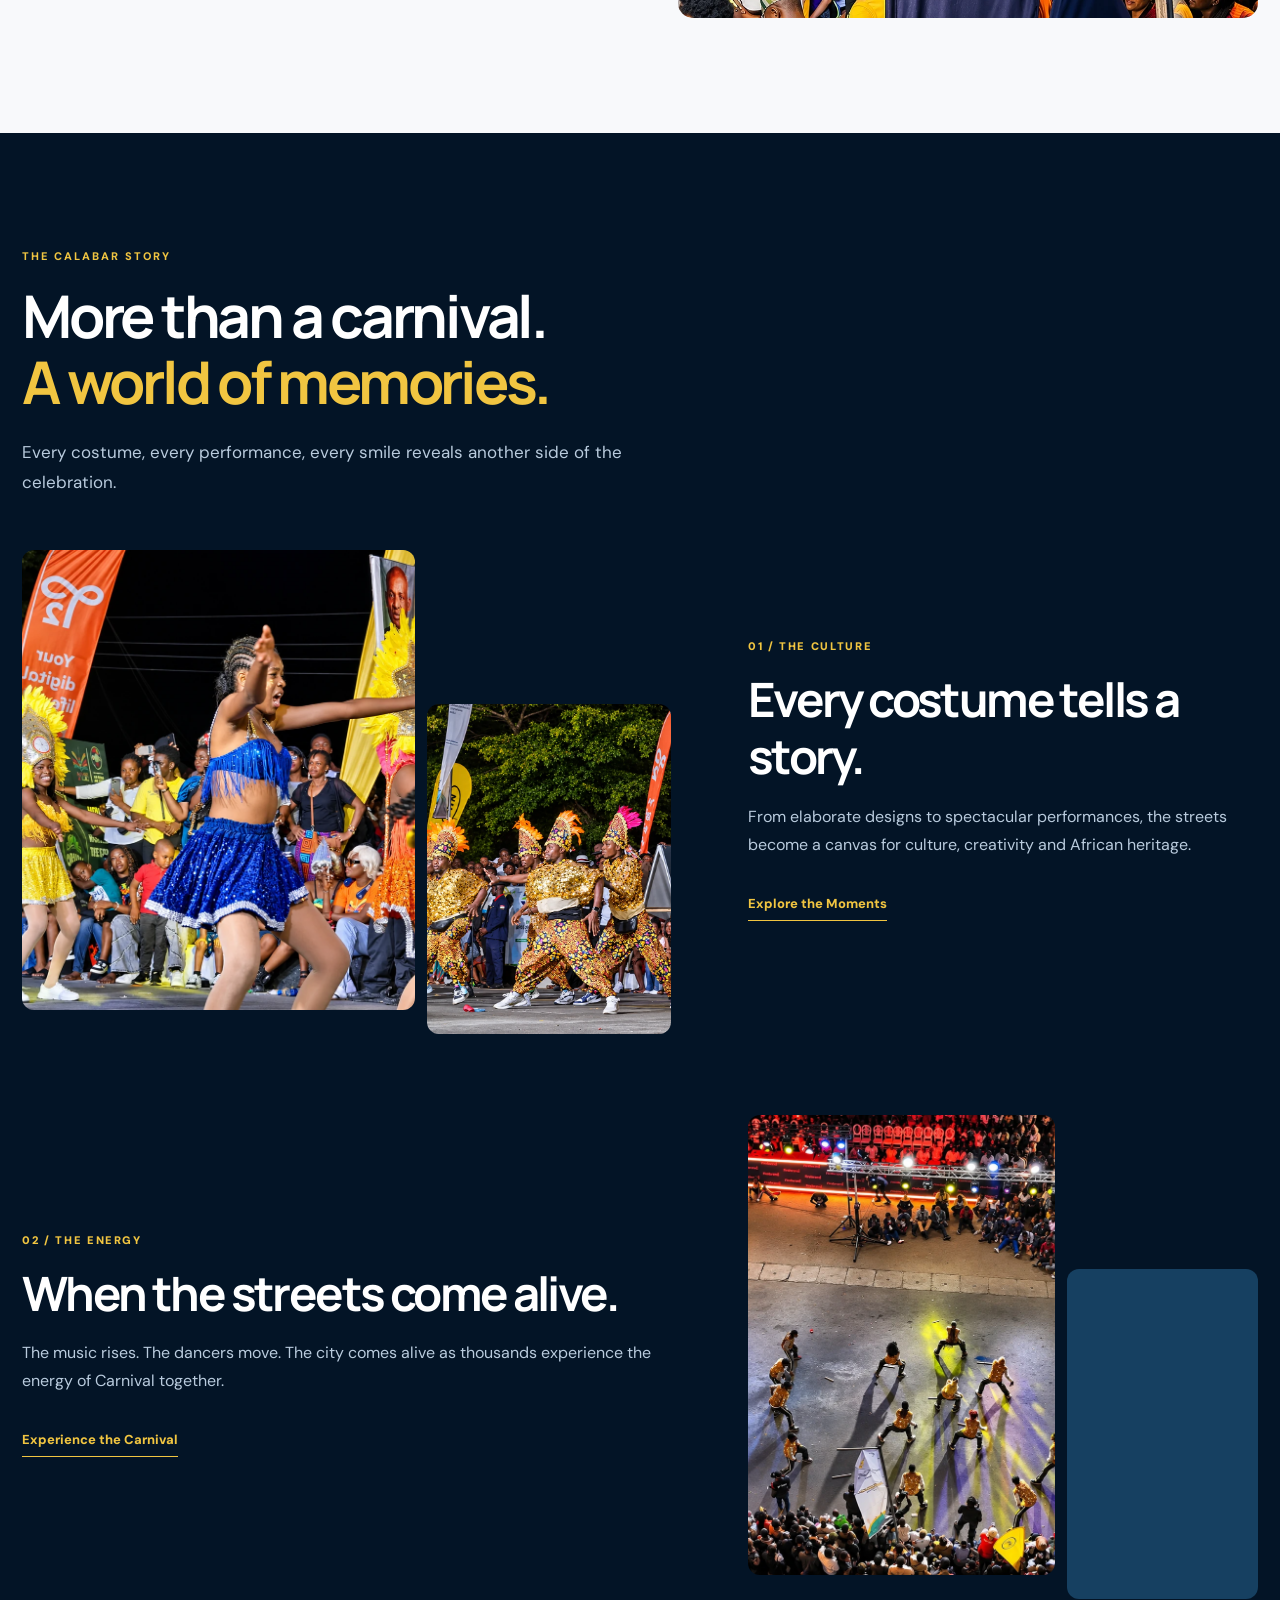
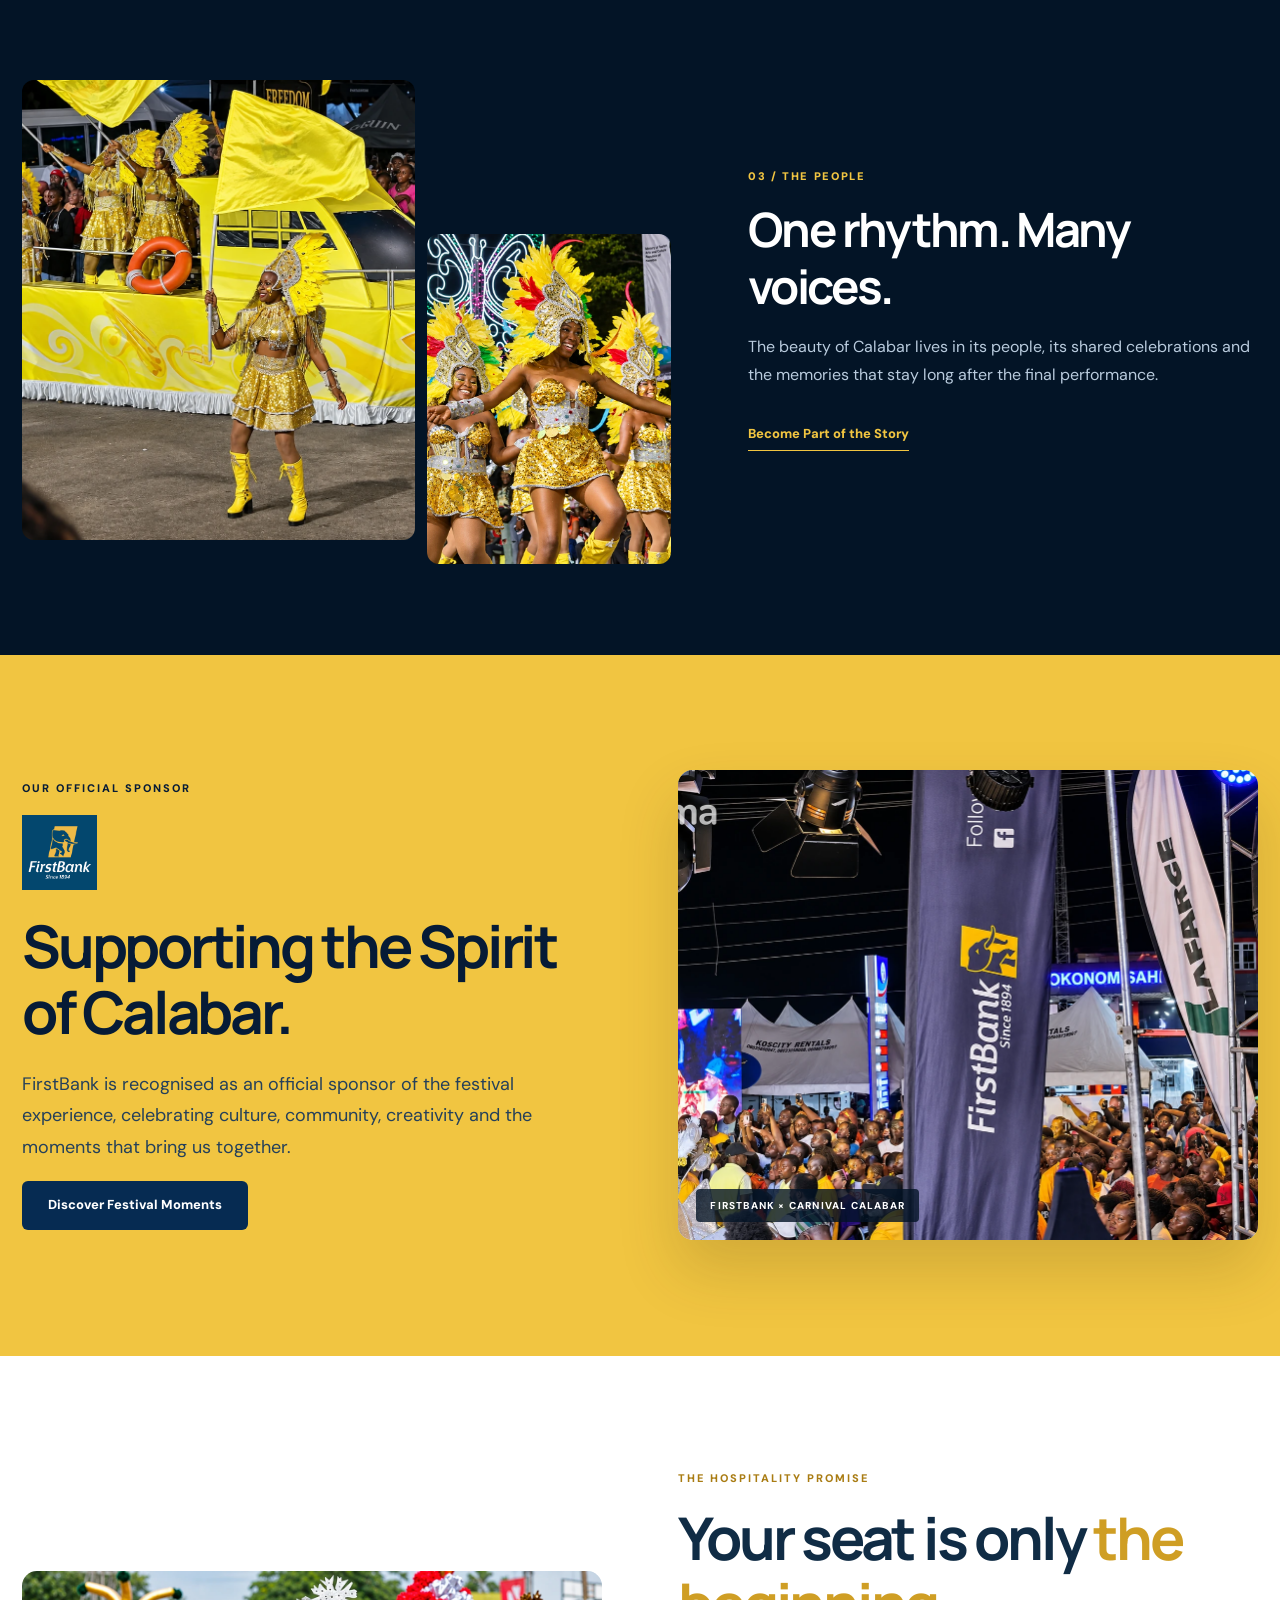
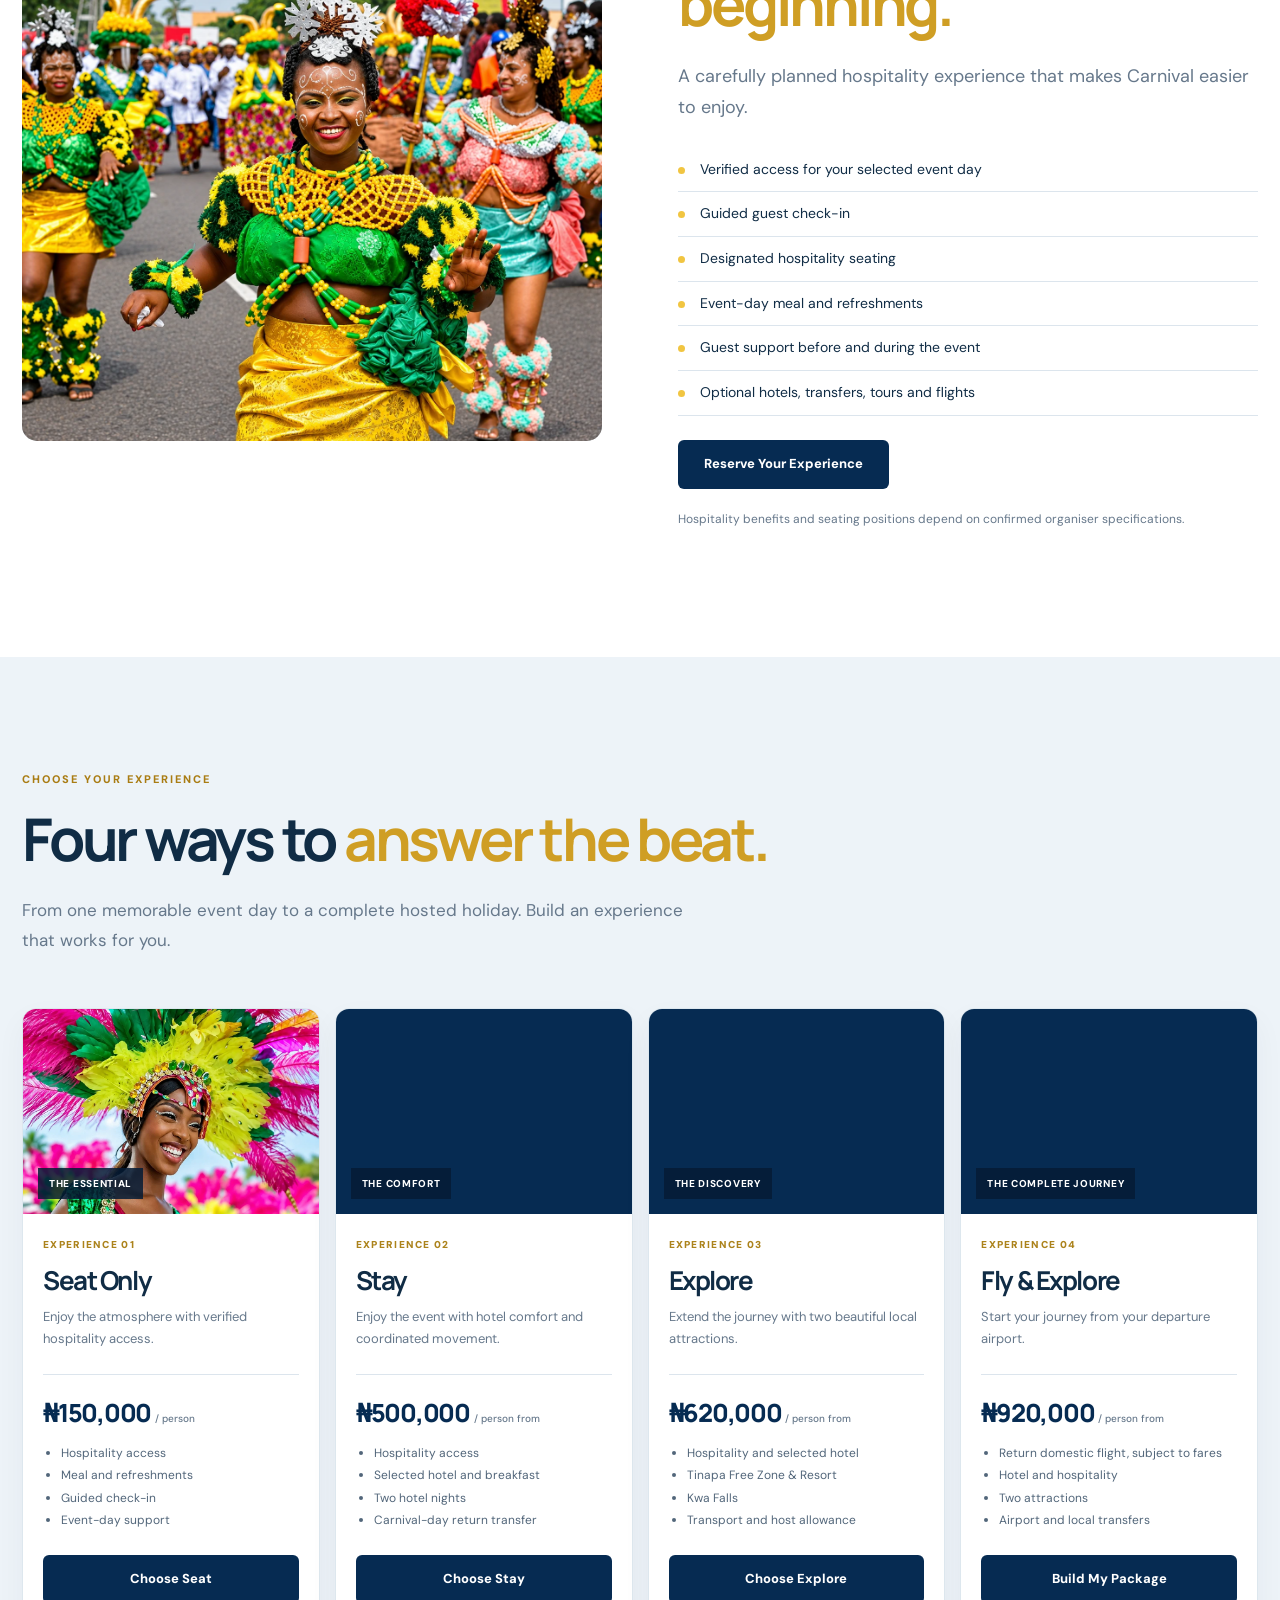
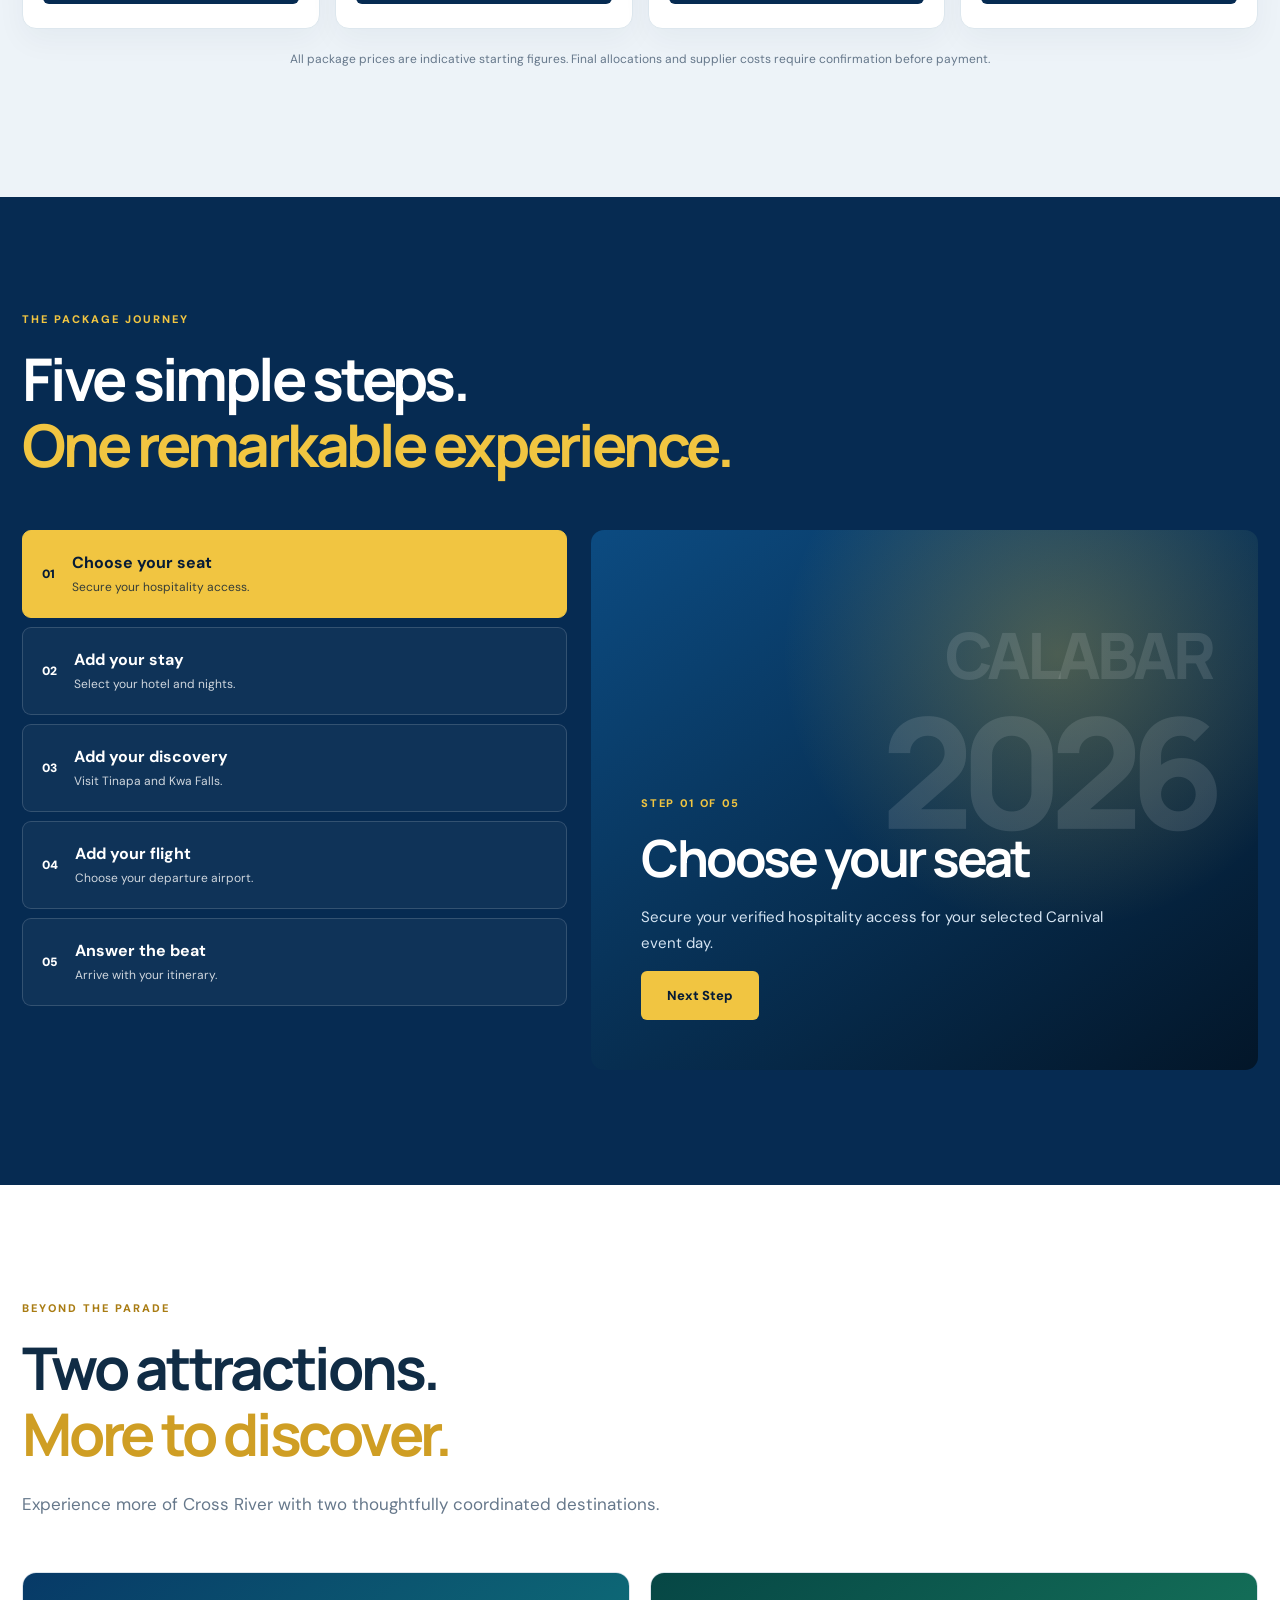
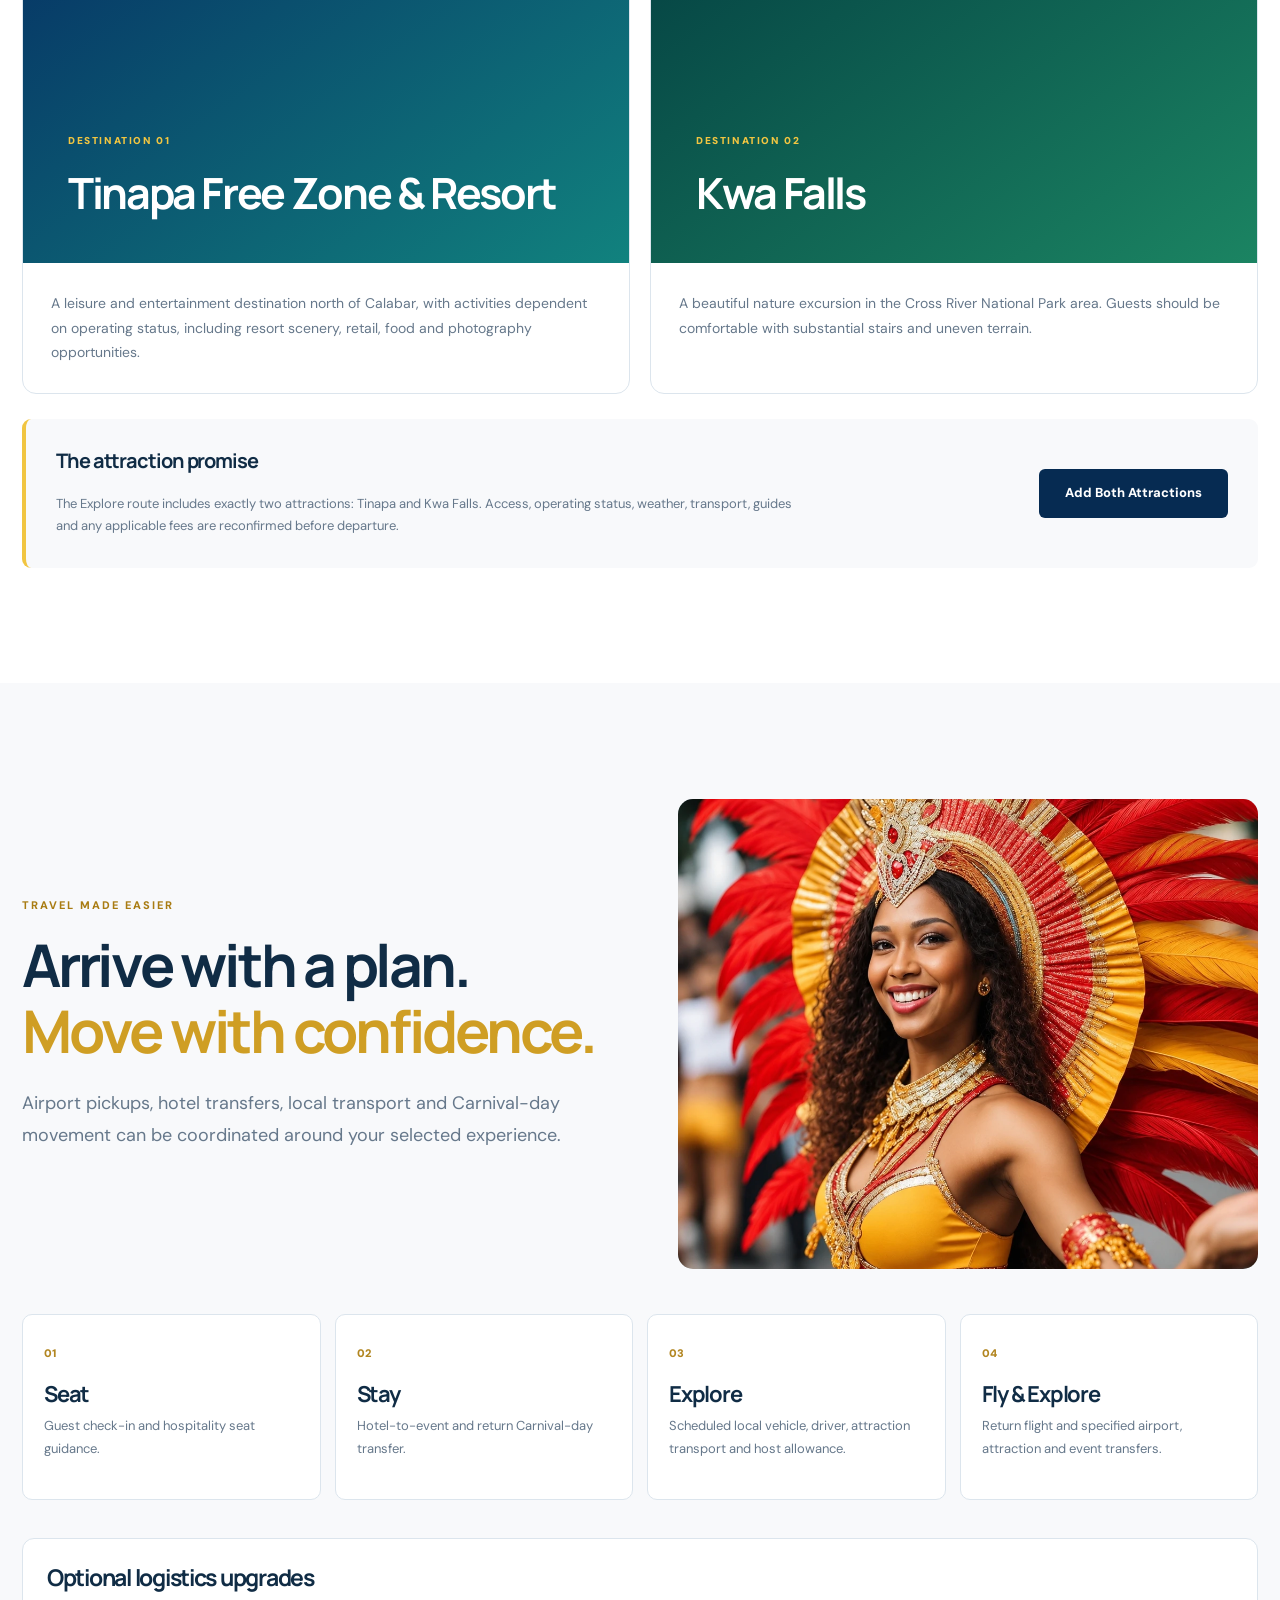
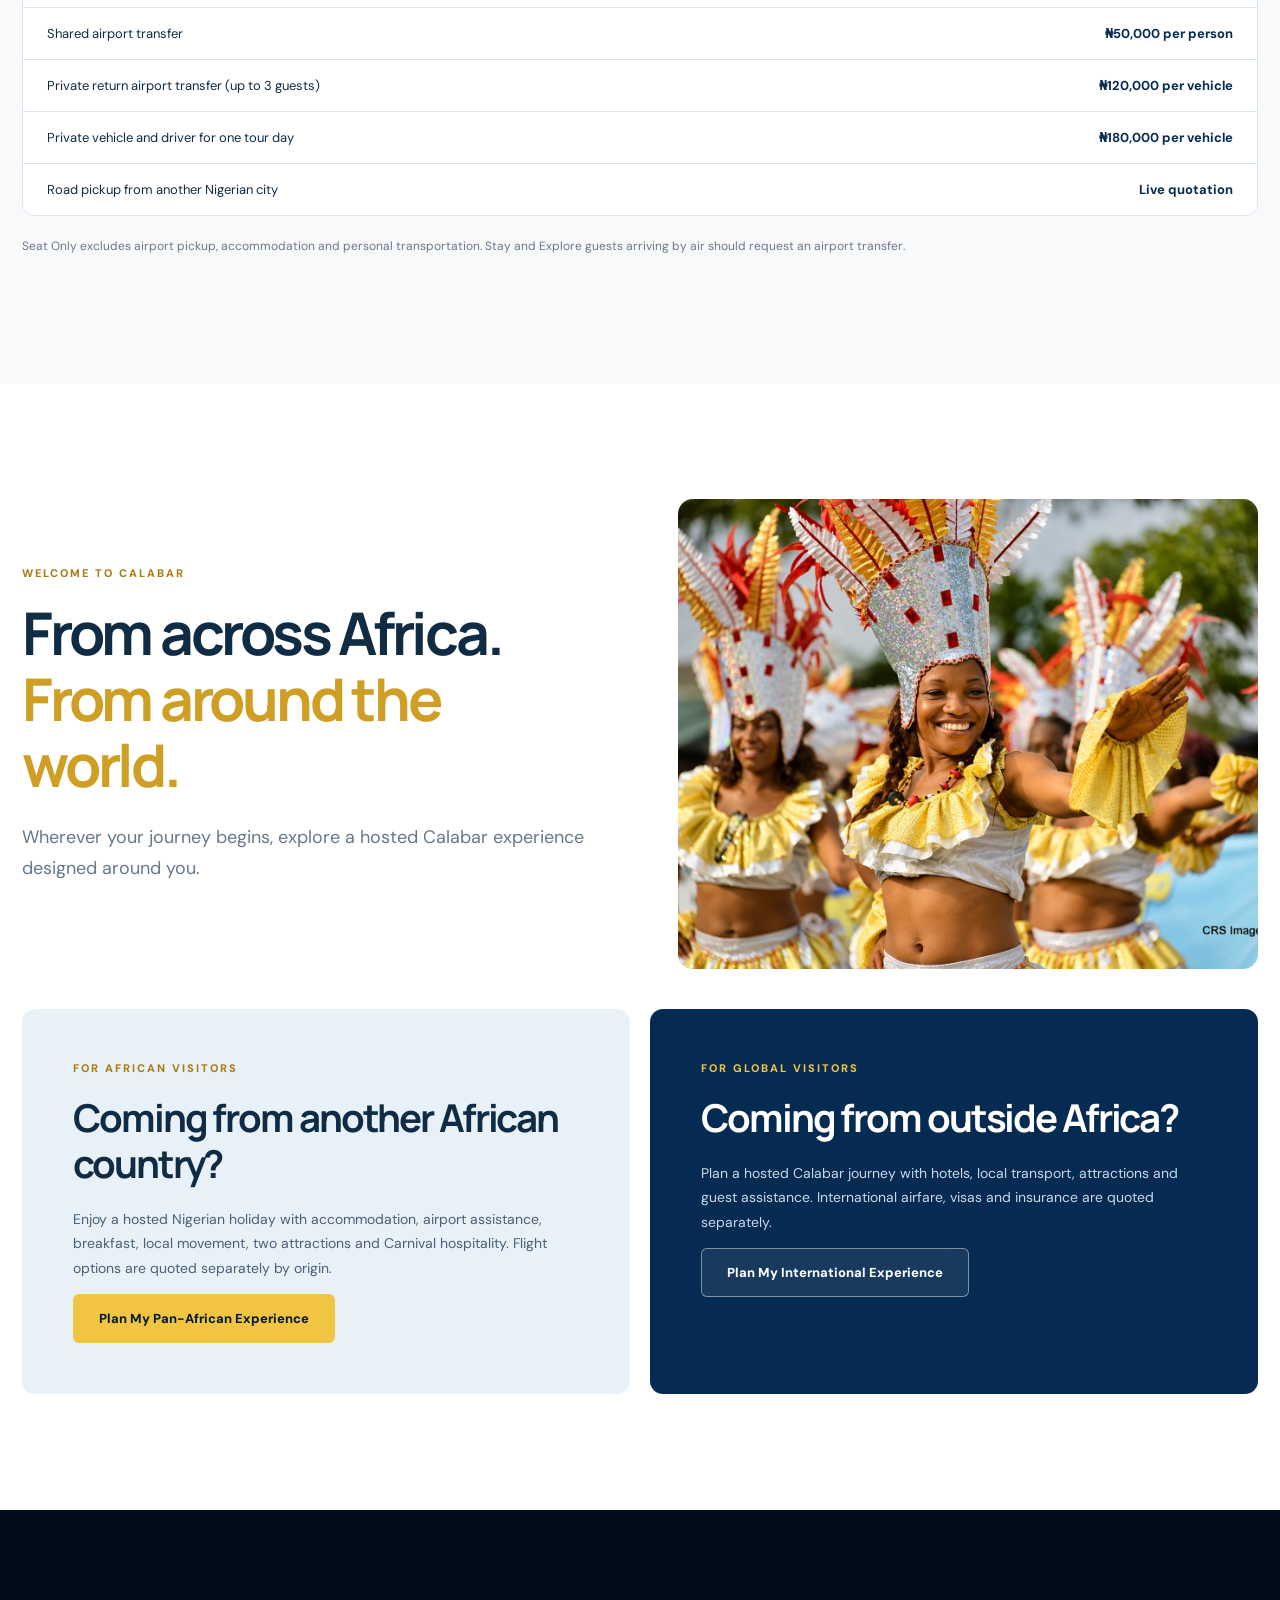
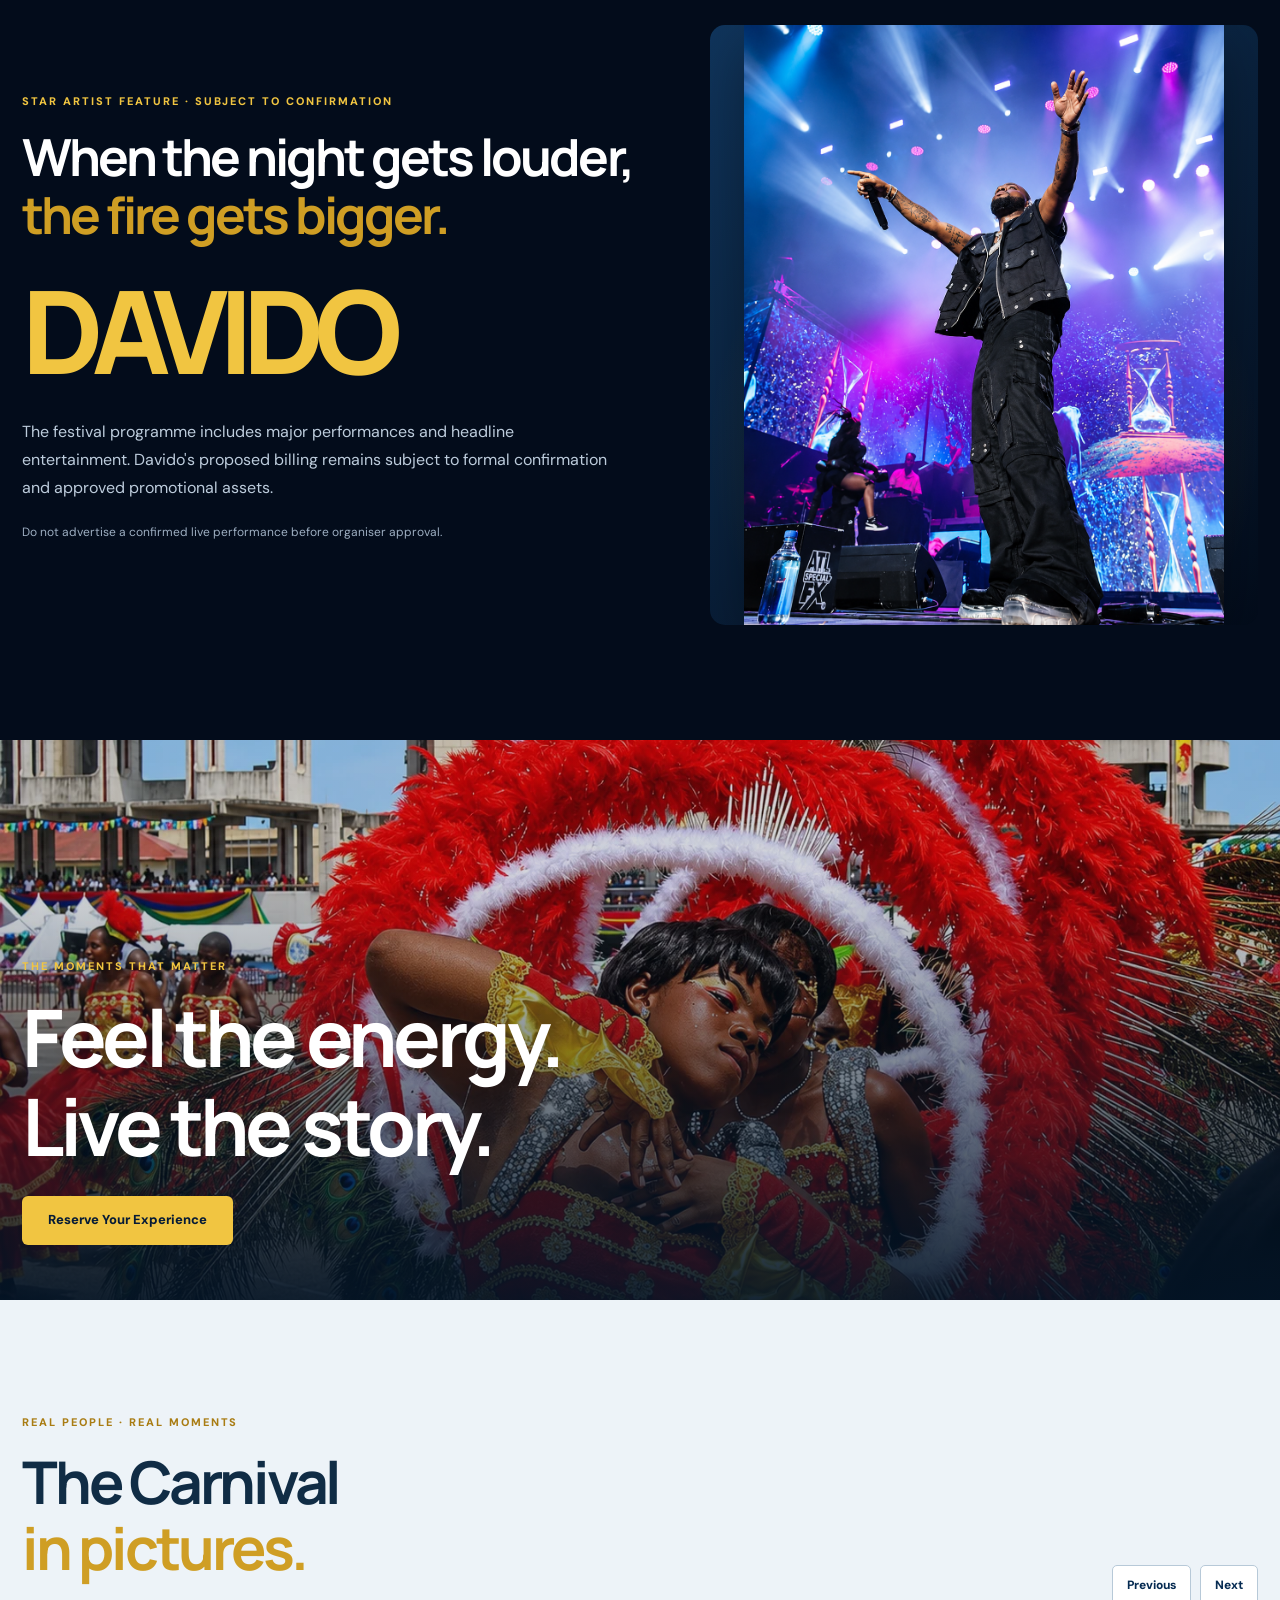
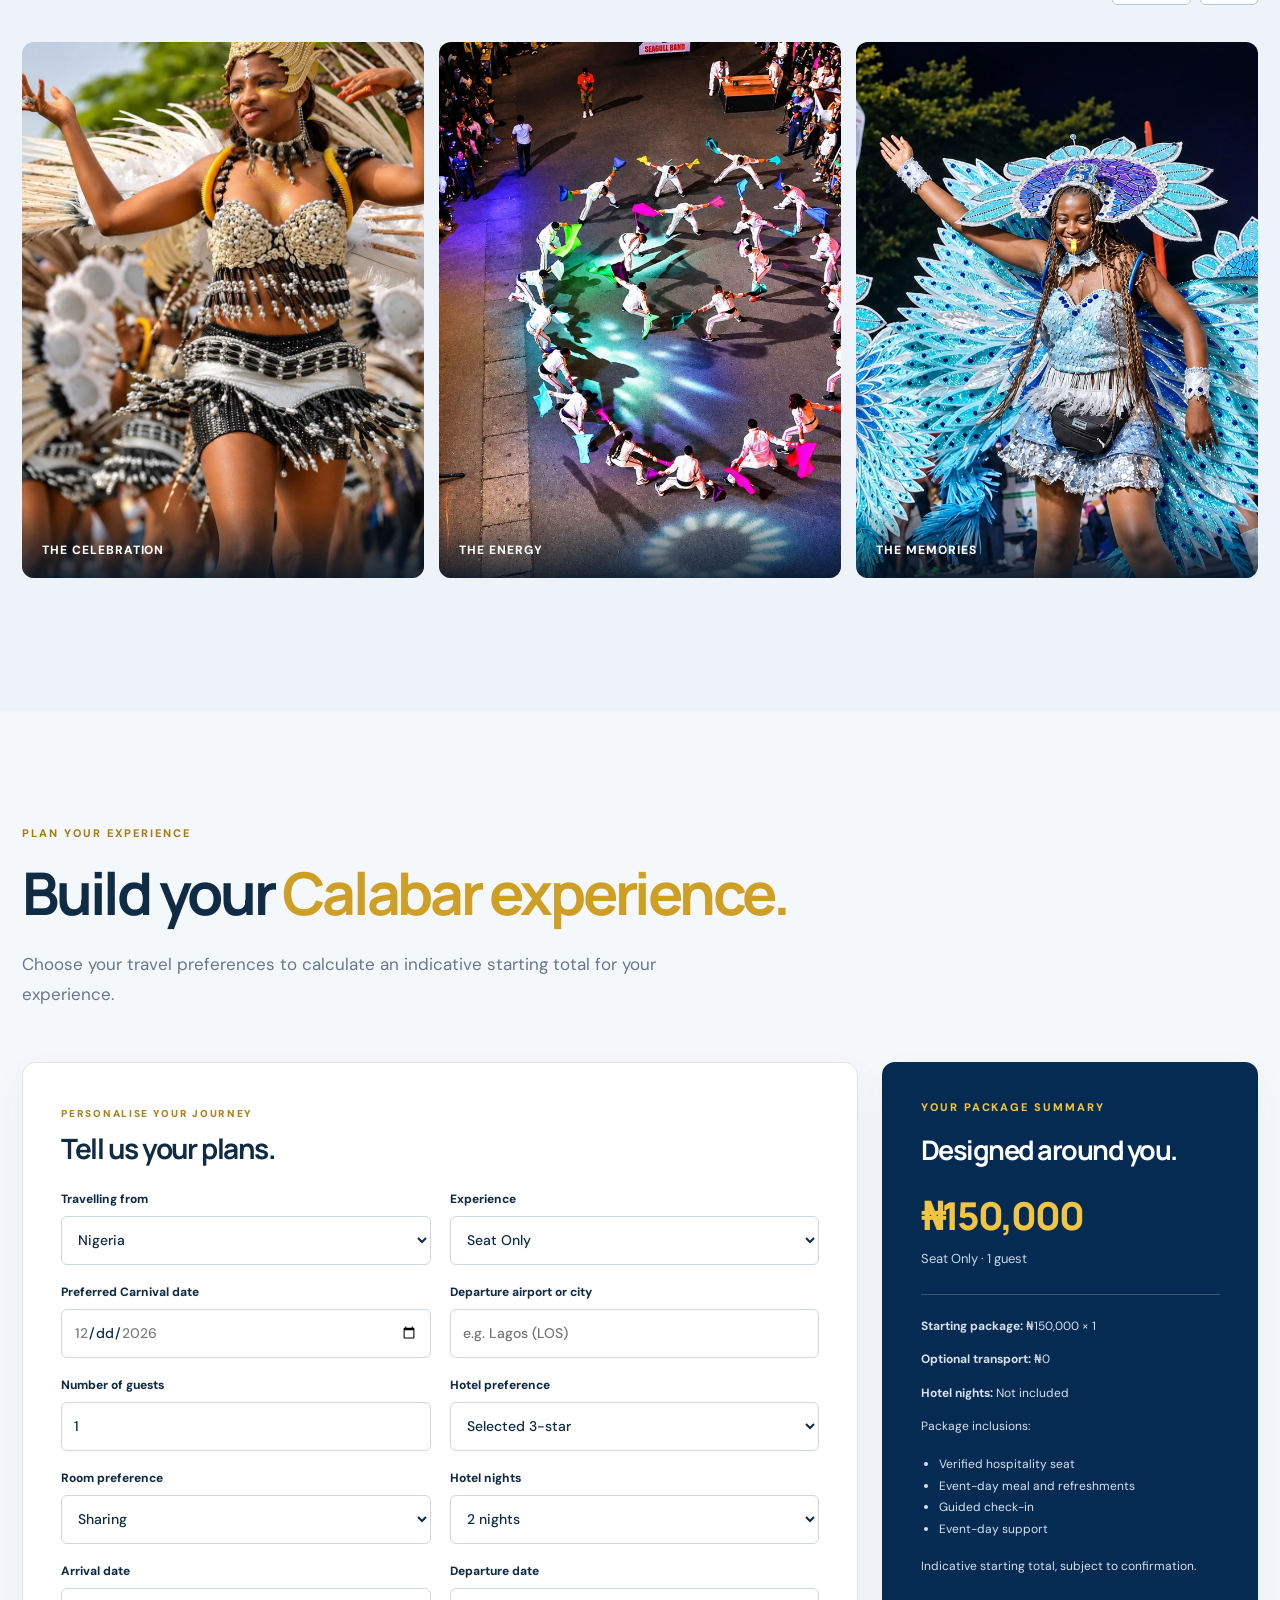
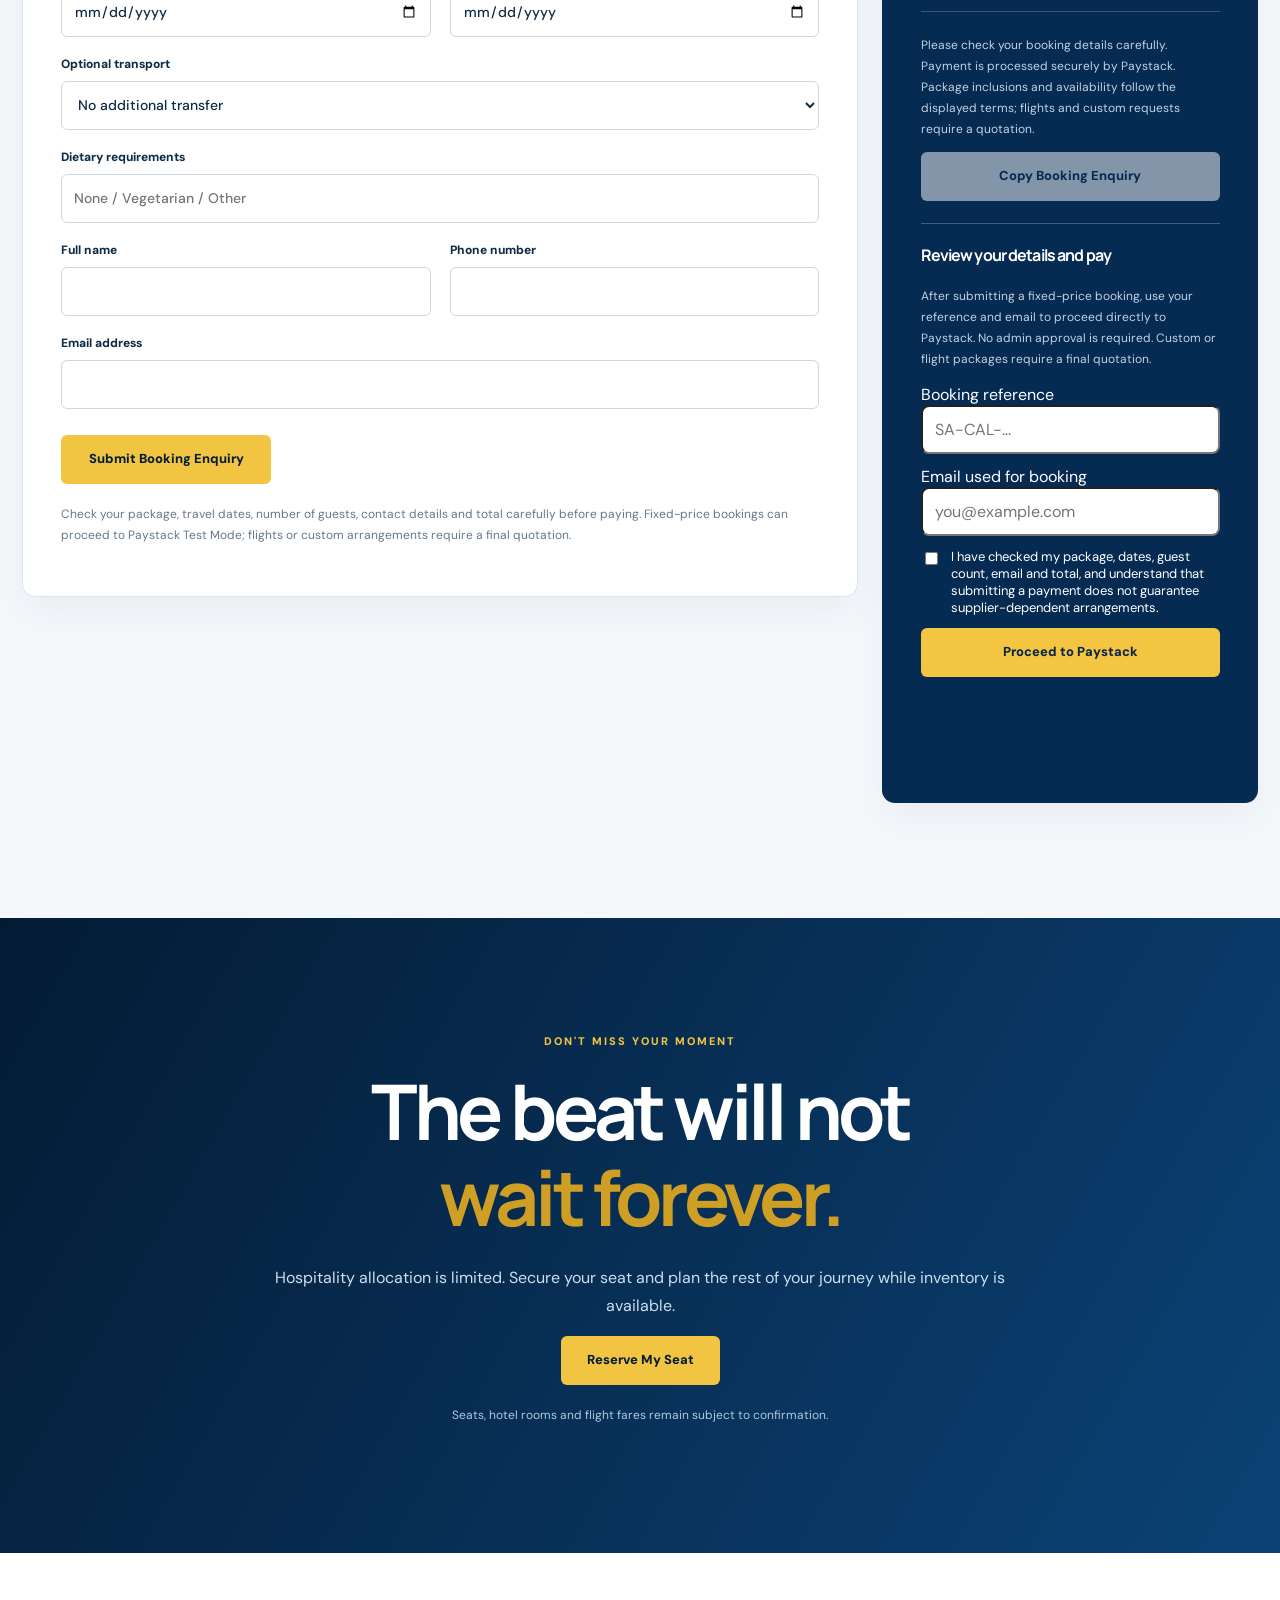
==== commit cee713fe: "Replace manual-approval checkout copy with customer review and direct Paystack flow" ====
--- a/calabar.html
+++ b/calabar.html
@@ -736,7 +736,7 @@
 
         <button class="btn btn-gold form-submit" type="submit">Submit Booking Enquiry</button>
 
-        <p class="small-note">Submitting saves an enquiry for team review. The displayed amount is indicative; no payment is collected until approval.</p>
+        <p class="small-note">Check your package, travel dates, number of guests, contact details and total carefully before paying. Fixed-price bookings can proceed to Paystack Test Mode; flights or custom arrangements require a final quotation.</p>
       </form>
 
       <aside class="booking-summary" id="bookingSummary">
@@ -748,13 +748,13 @@
 
         <div id="summaryDetails" class="summary-details"></div>
 
-        <p class="small-note">Final inclusions, exclusions, payment terms, supplier availability and deadlines require written confirmation.</p>
+        <p class="small-note">Please check your booking details carefully. Payment is processed securely by Paystack. Package inclusions and availability follow the displayed terms; flights and custom requests require a quotation.</p>
 
         <button class="btn btn-summary" type="button" id="copyEnquiry" disabled>Copy Booking Enquiry</button>
         <p class="small-note" id="copyStatus" role="status"></p>
         <div class="approval-payment" style="margin-top:22px;padding-top:20px;border-top:1px solid rgba(255,255,255,.24)">
-          <h4 style="color:#fff;margin:0 0 8px">Already approved to pay?</h4>
-          <p class="small-note">Only bookings approved by our team can proceed to Paystack. An enquiry is not a confirmed reservation.</p>
+          <h4 style="color:#fff;margin:0 0 8px">Review your details and pay</h4>
+          <p class="small-note">After submitting a fixed-price booking, use your reference and email to proceed directly to Paystack. No admin approval is required. Custom or flight packages require a final quotation.</p>
           <form id="approvedPaymentForm" style="display:grid;gap:12px;margin-top:14px">
             <label style="color:#fff">Booking reference
               <input id="approvedBookingReference" type="text" placeholder="SA-CAL-..." required autocomplete="off" maxlength="80" style="width:100%;padding:12px;border-radius:8px">
@@ -762,8 +762,10 @@
             <label style="color:#fff">Email used for booking
               <input id="approvedBookingEmail" type="email" placeholder="you@example.com" required autocomplete="email" style="width:100%;padding:12px;border-radius:8px">
             </label>
+            <label style="color:#fff;display:flex;gap:10px;align-items:flex-start;font-size:13px"><input id="confirmBookingDetails" type="checkbox" required style="margin-top:4px;accent-color:#f4c541"> I have checked my package, dates, guest count, email and total, and understand that submitting a payment does not guarantee supplier-dependent arrangements.</label>
             <button type="submit" class="btn btn-summary" id="approvedPaymentButton" style="cursor:pointer;background:#f4c541;color:#09254b">Proceed to Paystack</button>
             <p class="small-note" role="status" id="approvedPaymentStatus" aria-live="polite"></p>
+            <p class="small-note" id="paymentVerificationStatus" aria-live="polite"></p>
           </form>
         </div>
       </aside>
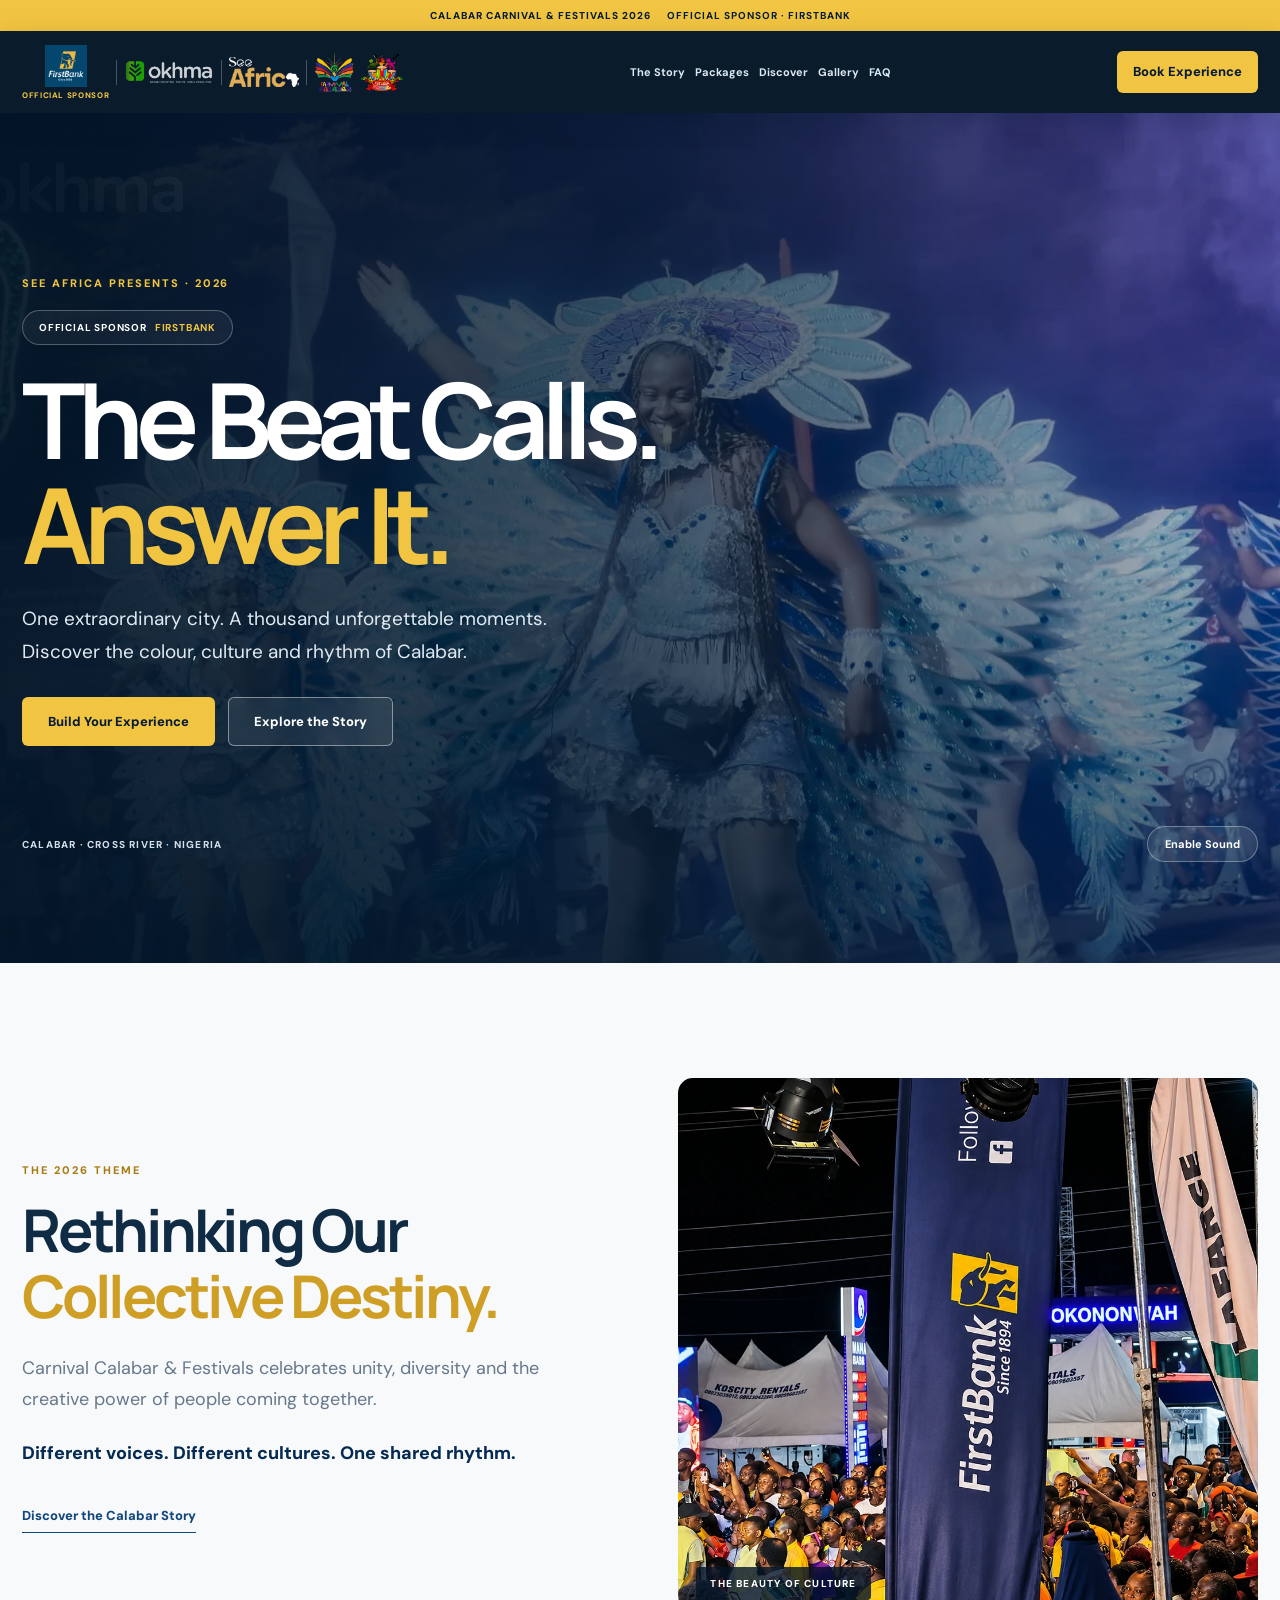
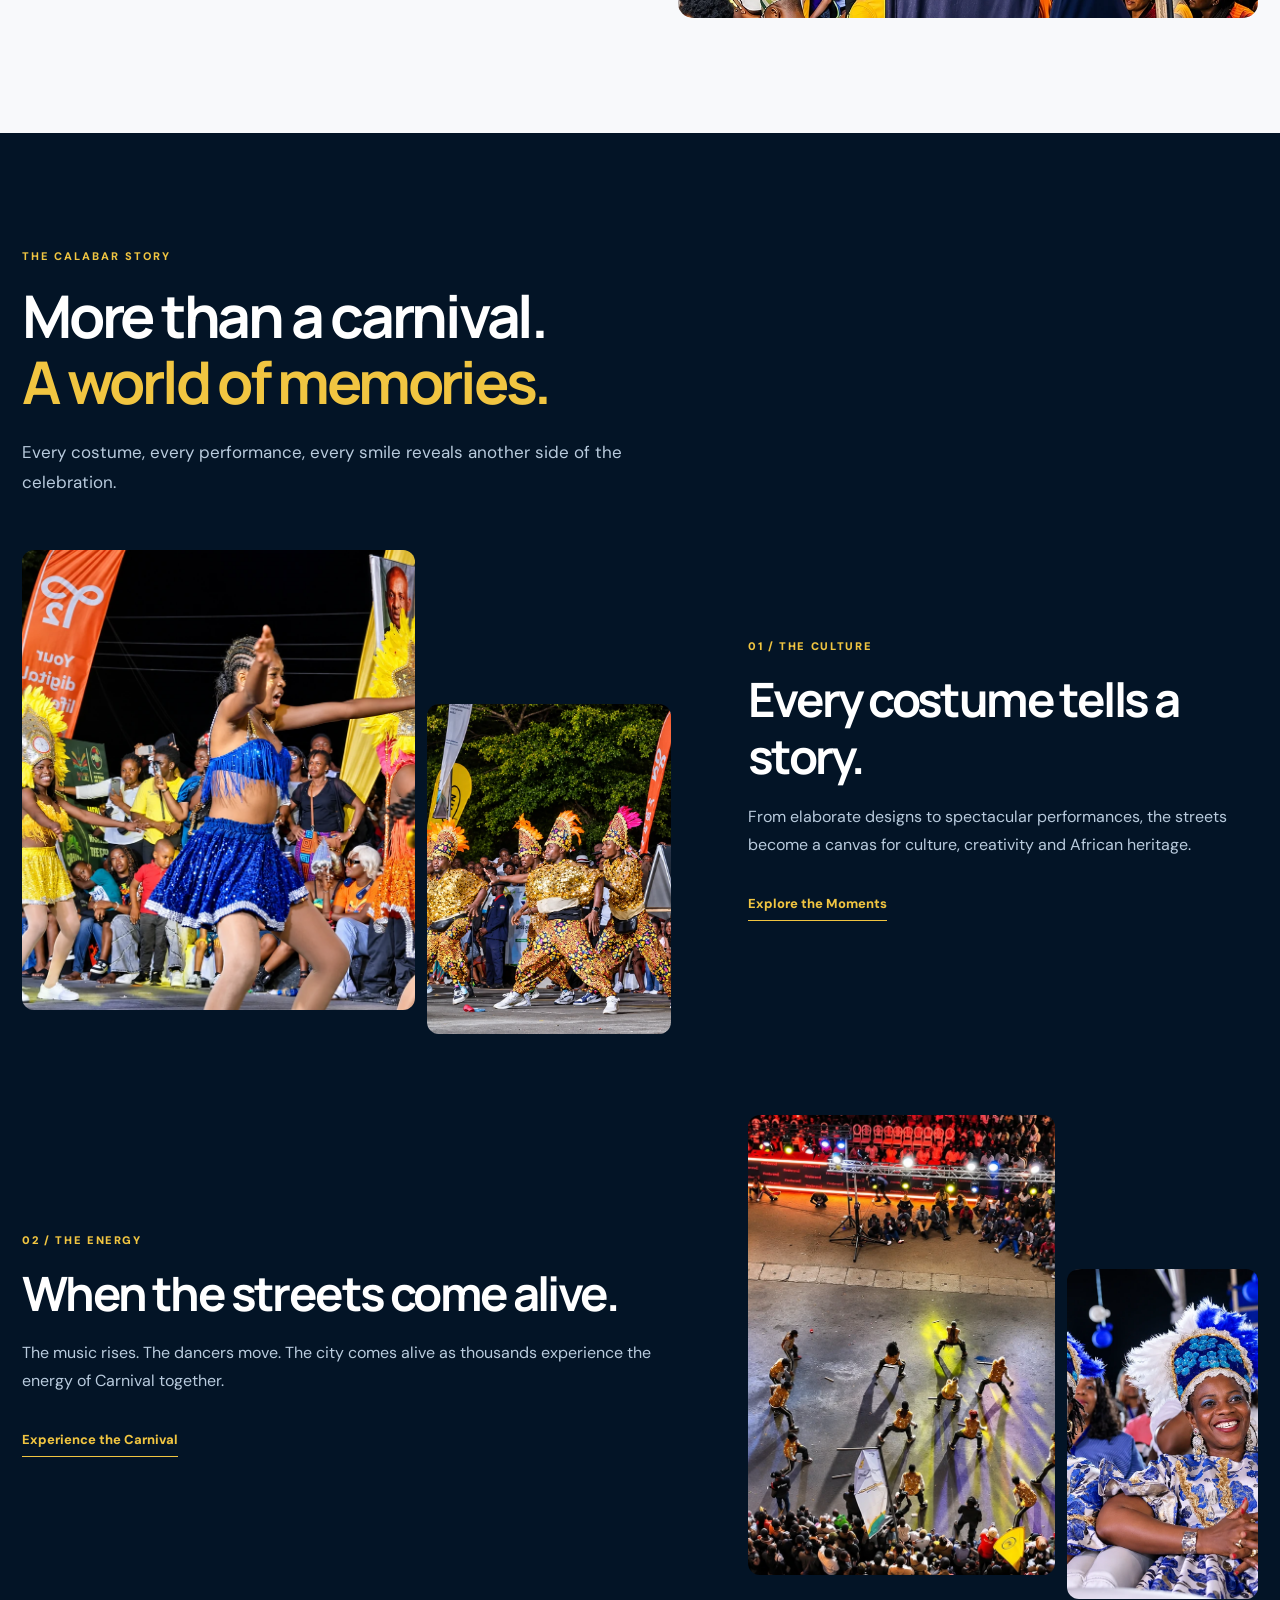
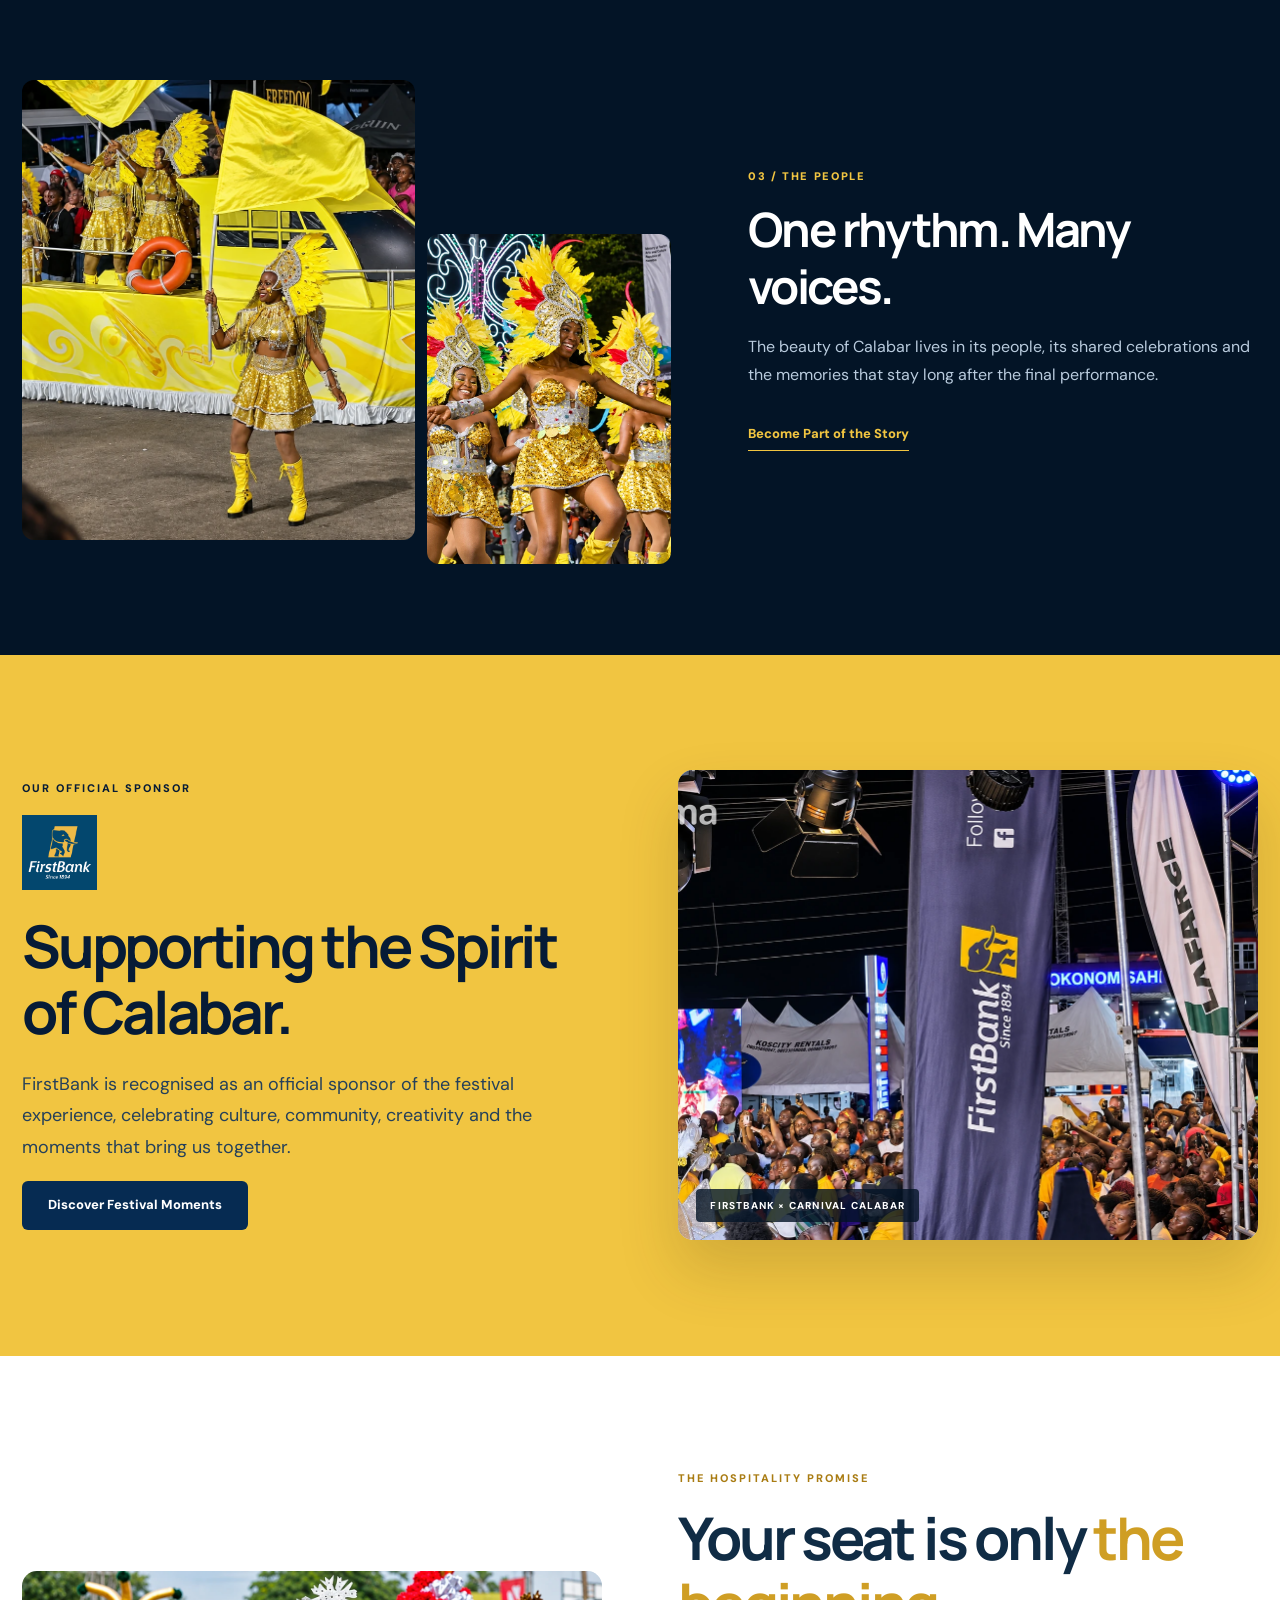
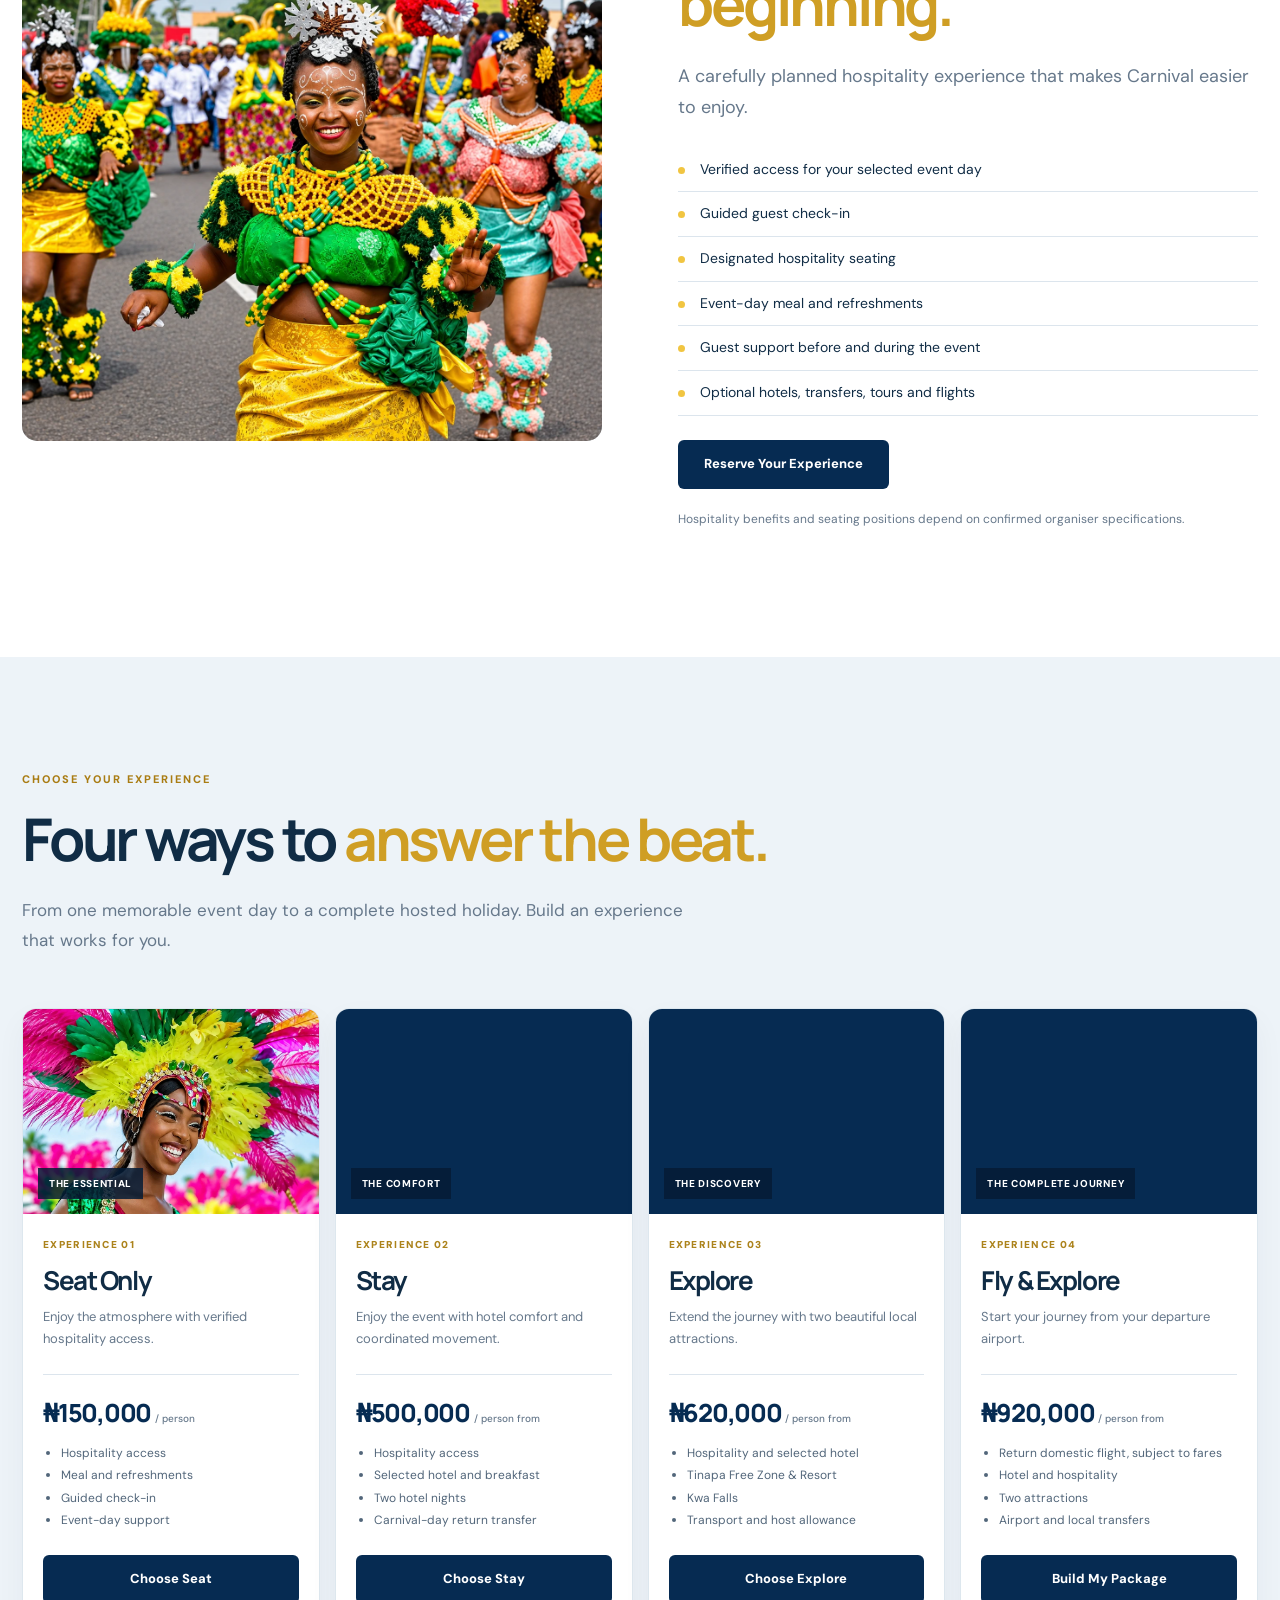
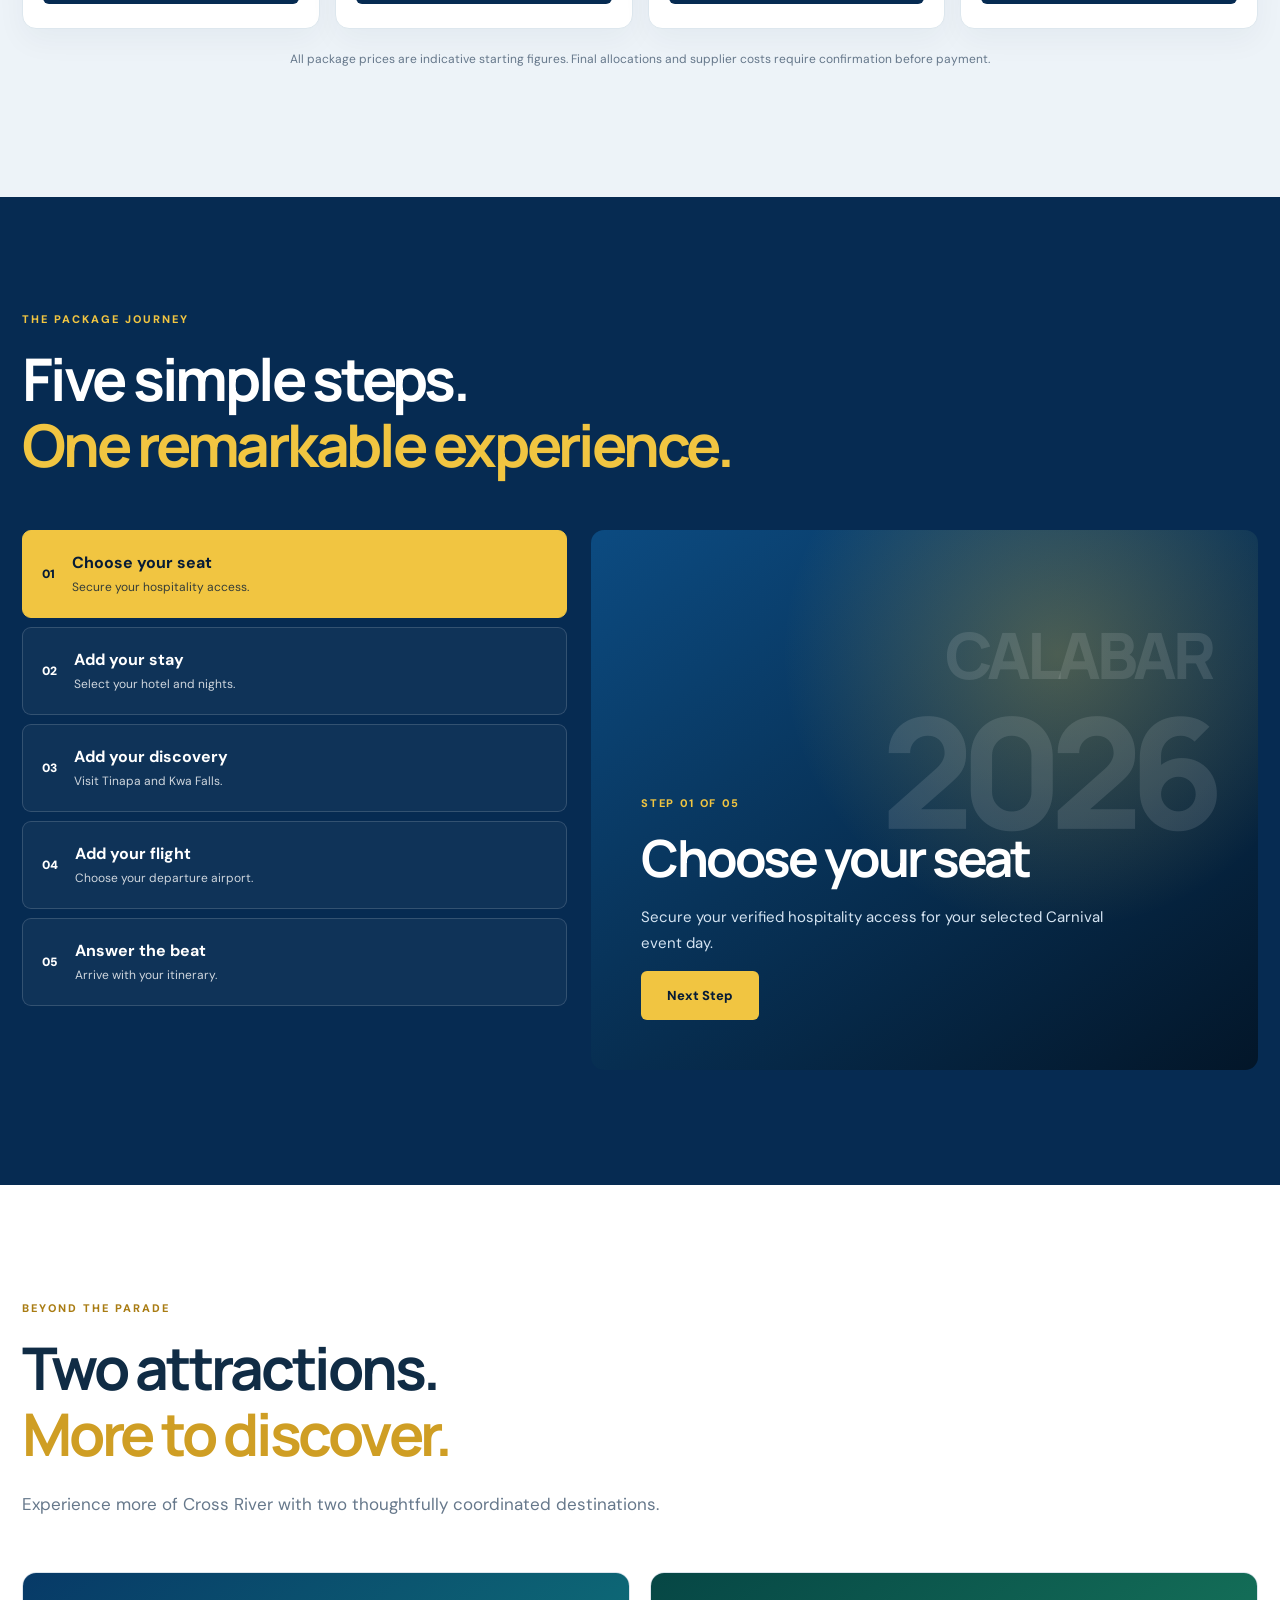
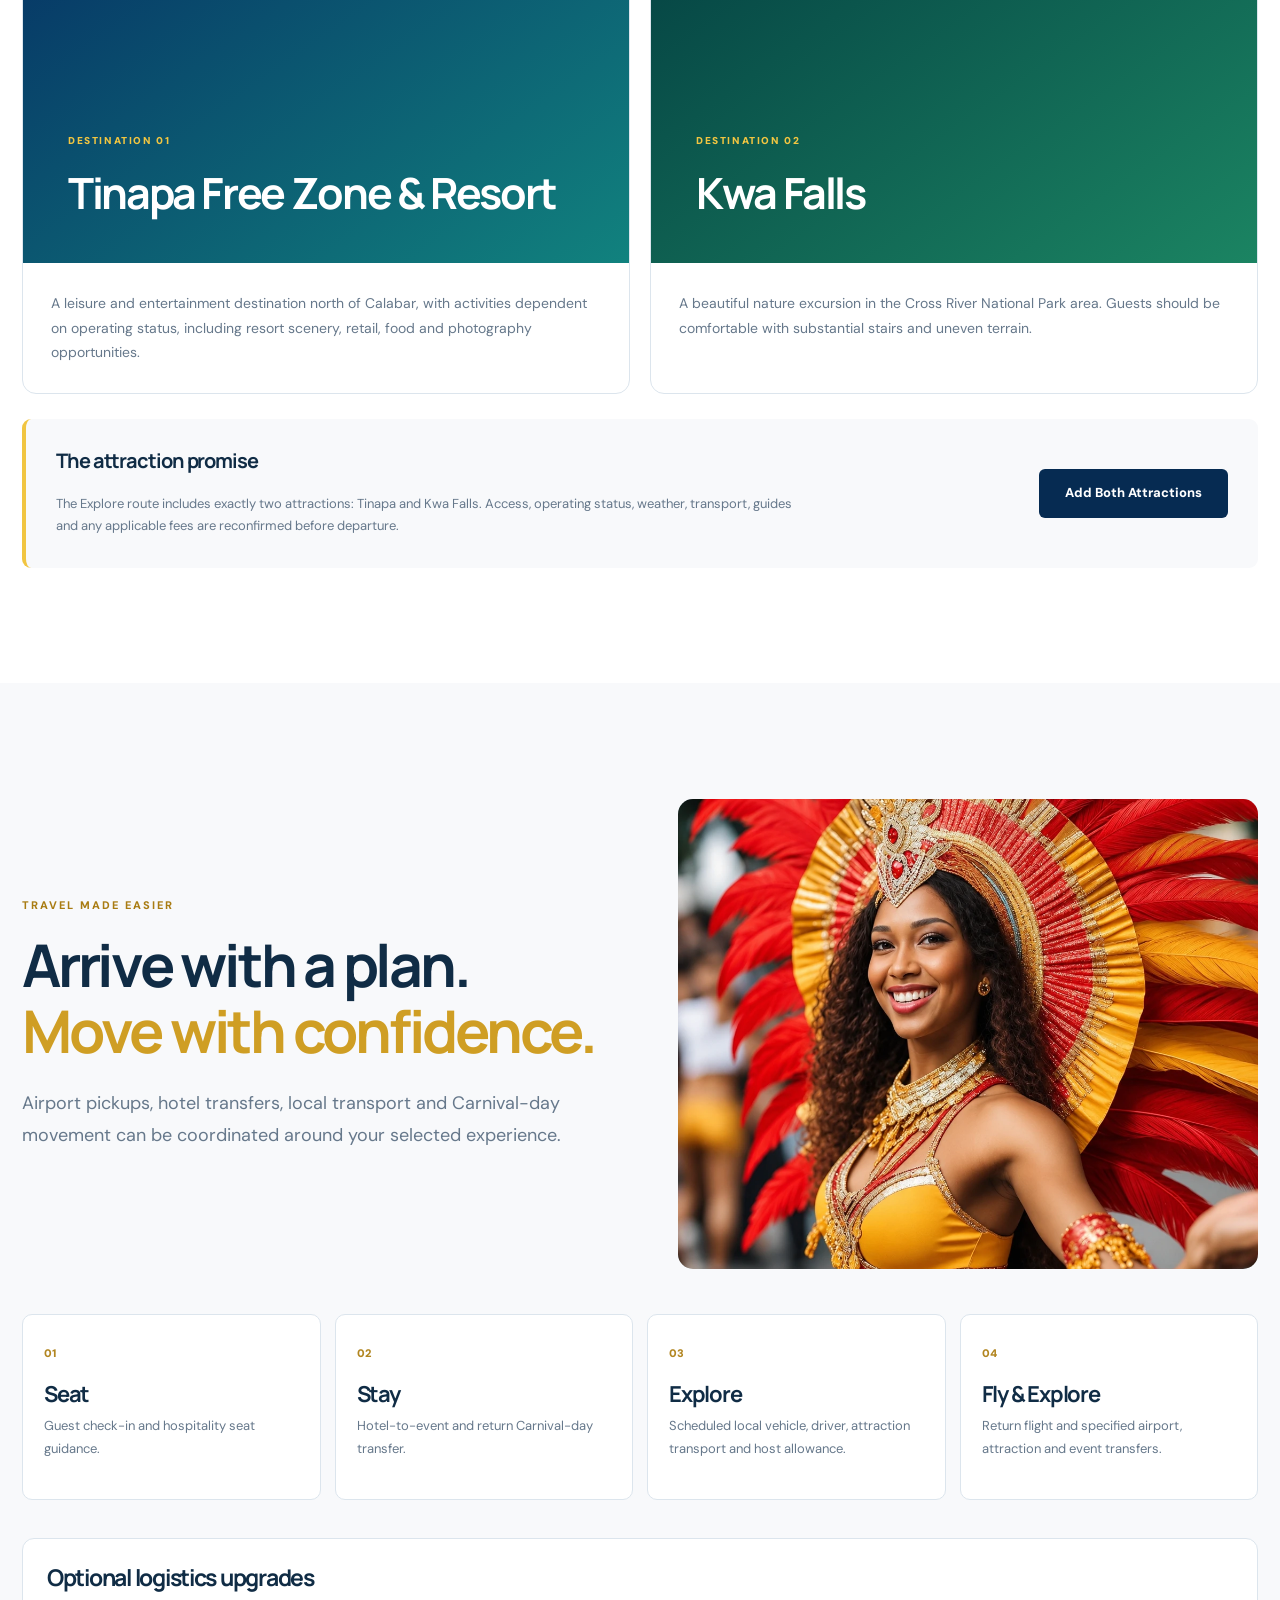
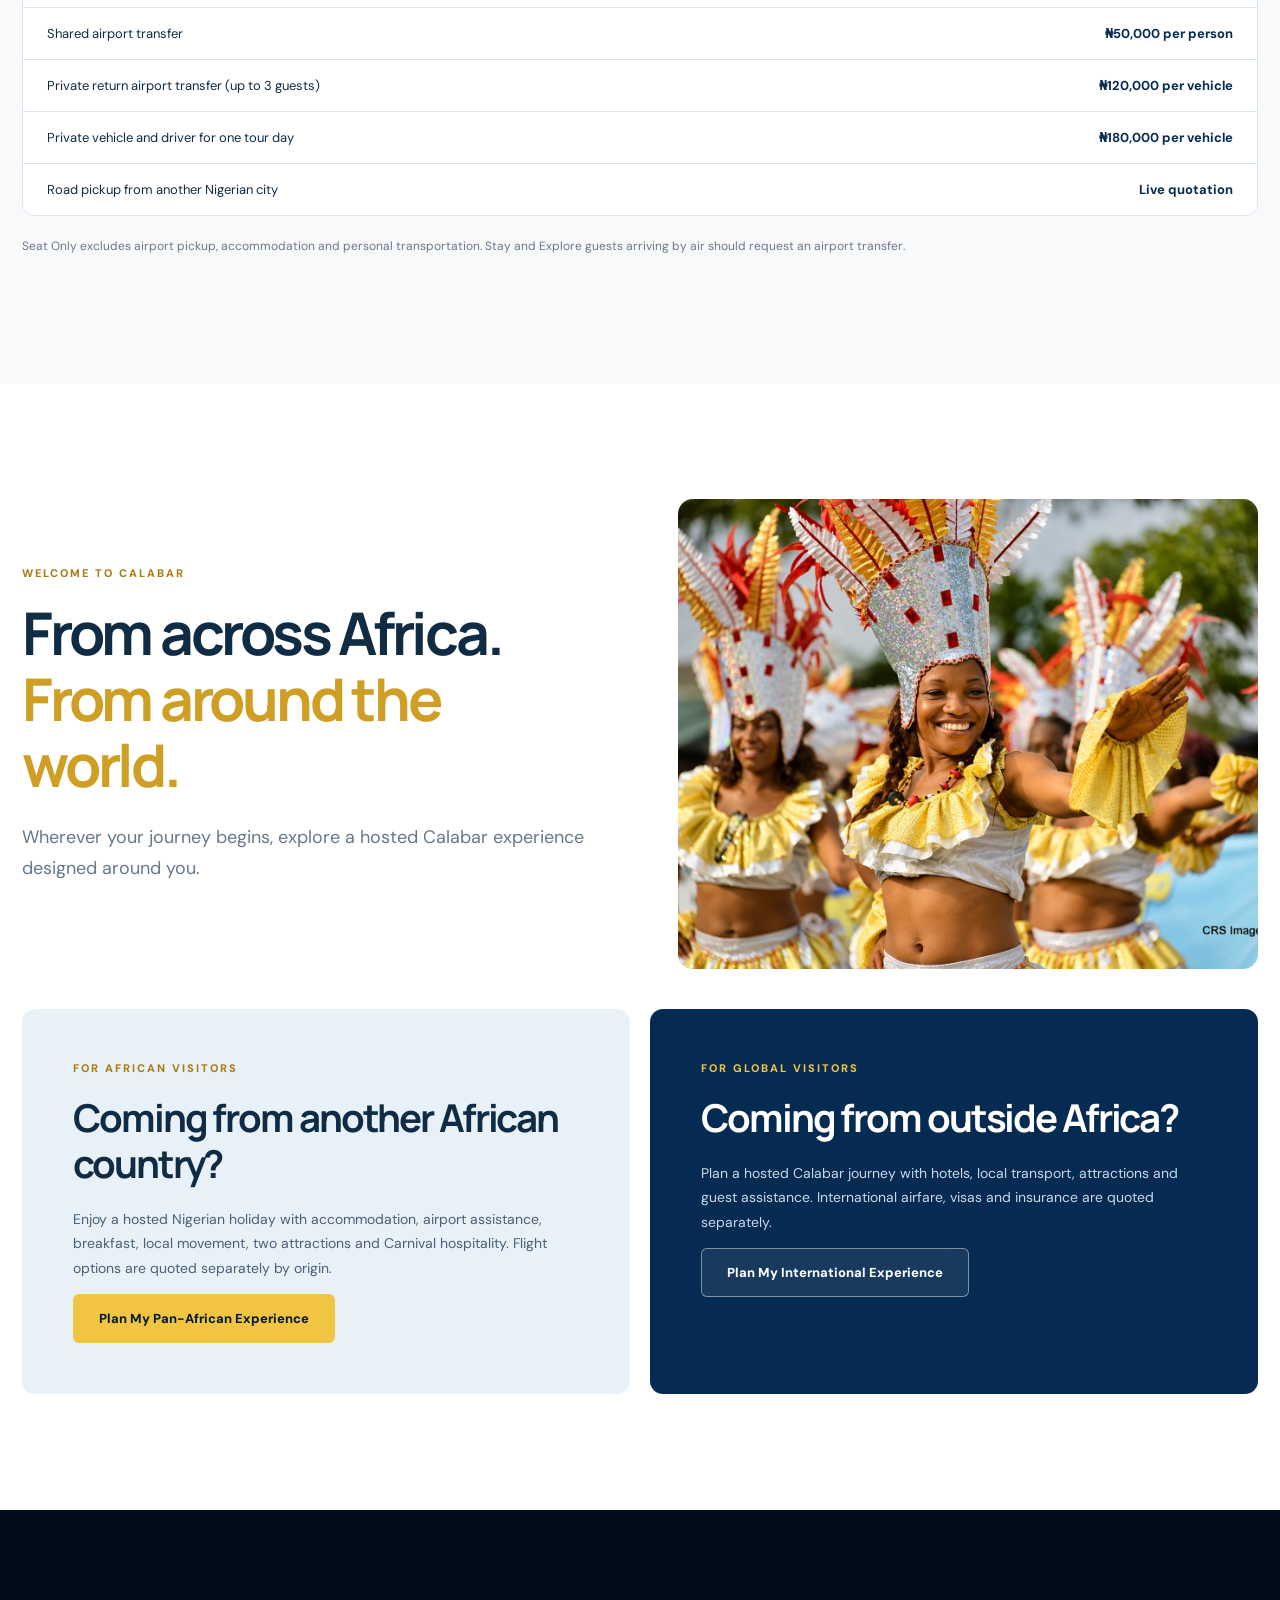
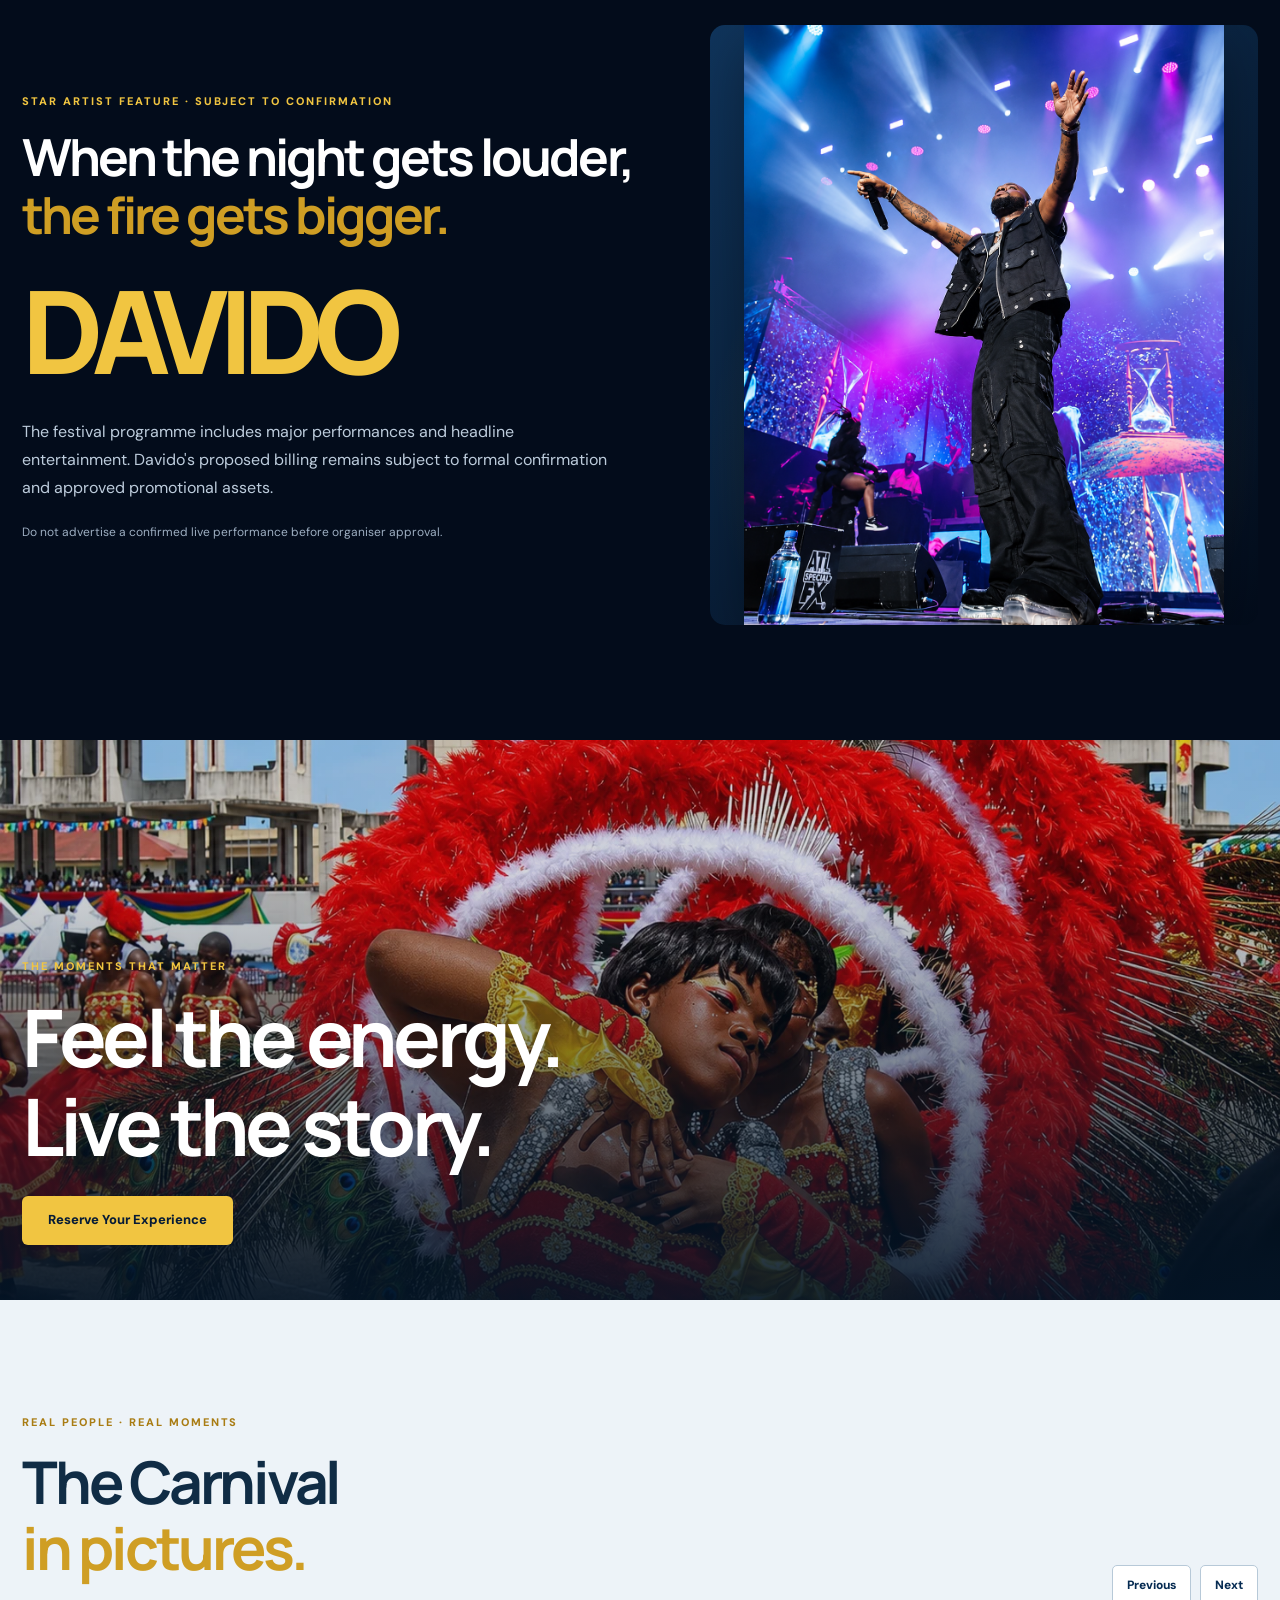
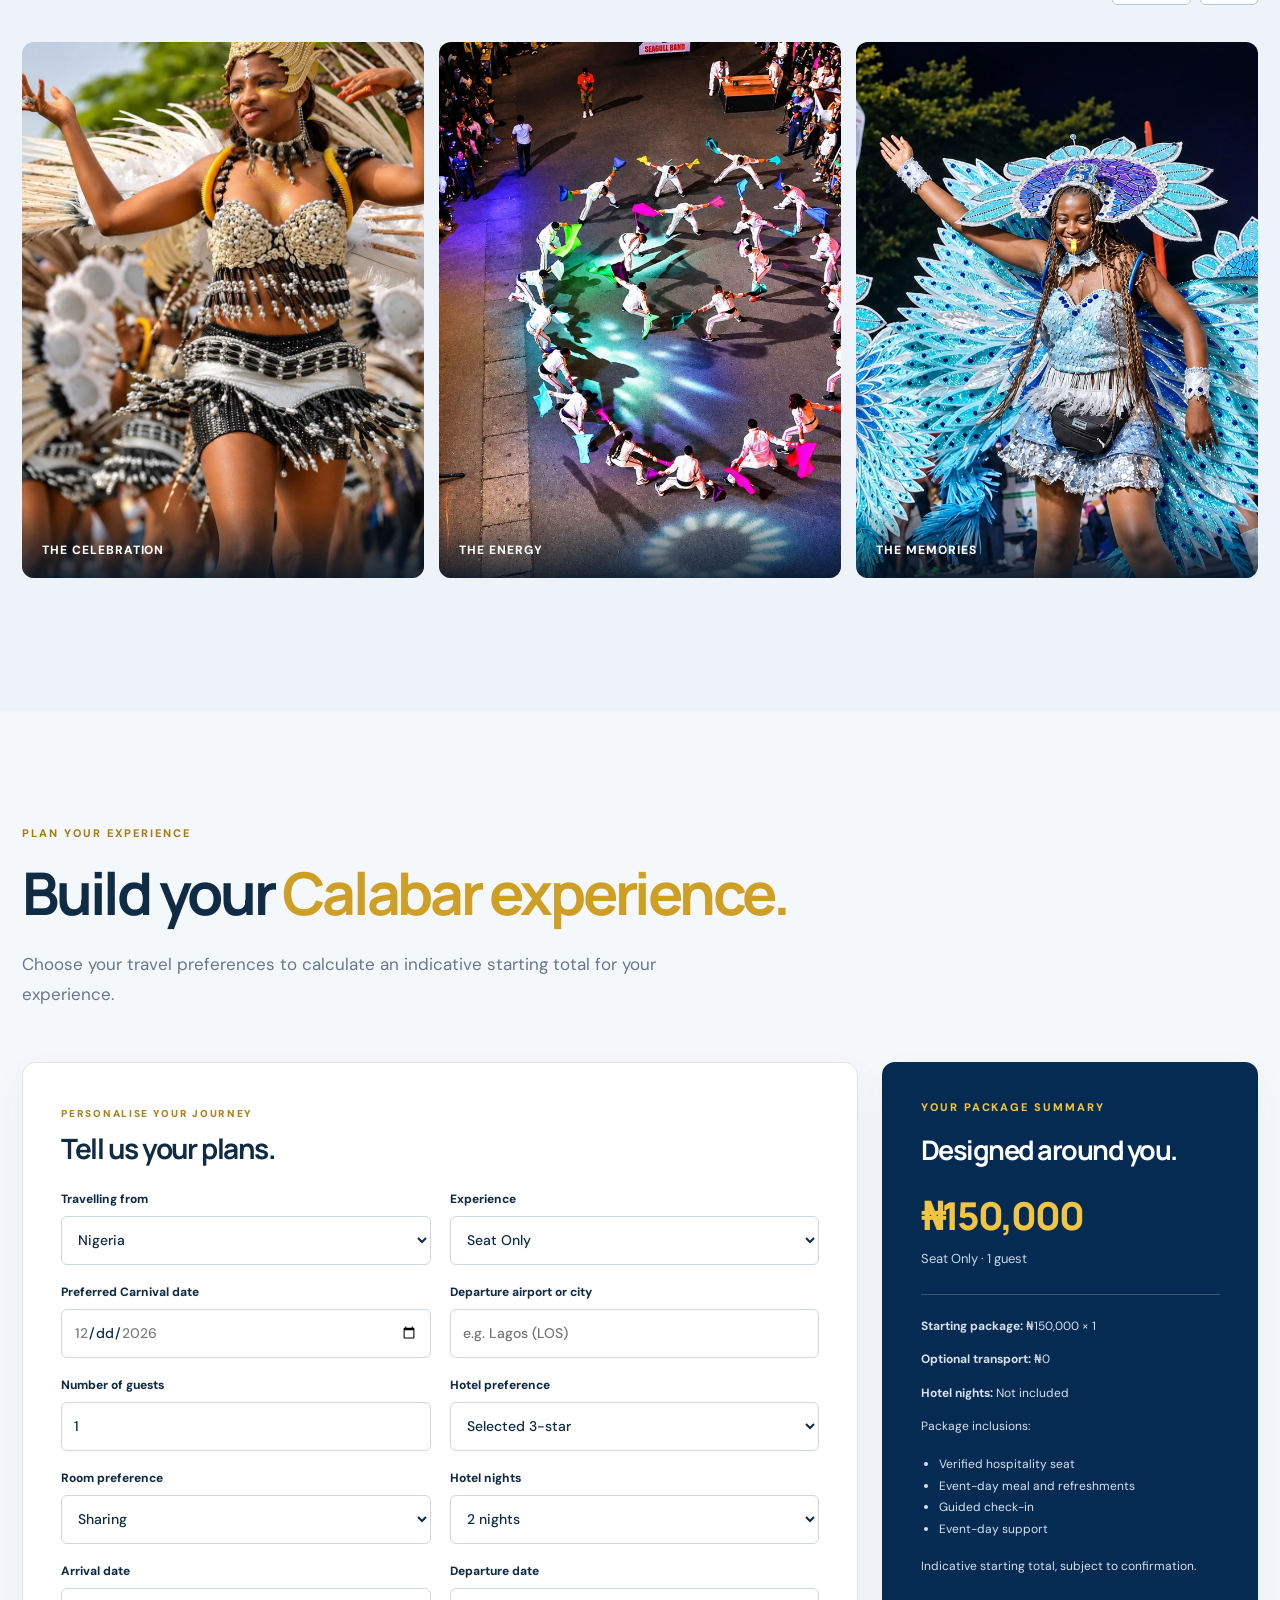
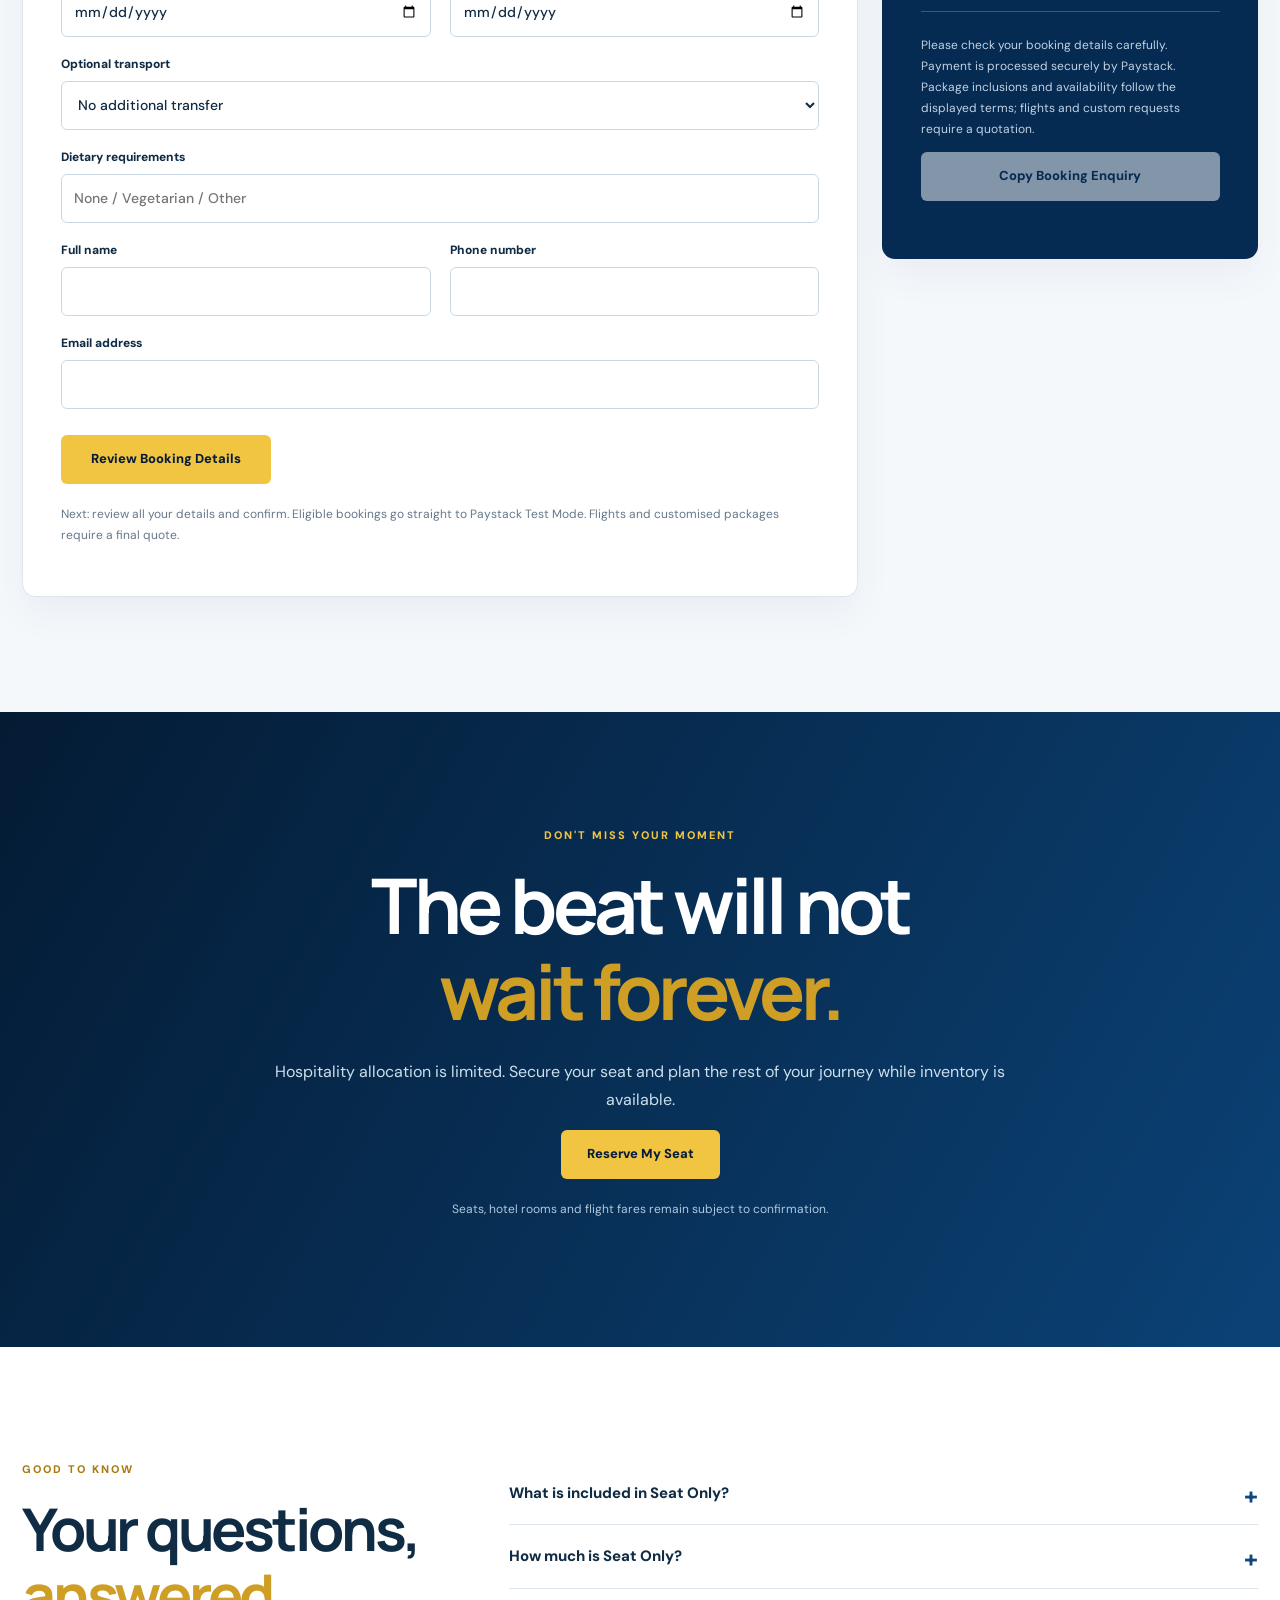
==== commit e60424cd: "Replace confusing two-form checkout with guided booking review dialog" ====
--- a/calabar.html
+++ b/calabar.html
@@ -734,9 +734,9 @@
 
         </div>
 
-        <button class="btn btn-gold form-submit" type="submit">Submit Booking Enquiry</button>
-
-        <p class="small-note">Check your package, travel dates, number of guests, contact details and total carefully before paying. Fixed-price bookings can proceed to Paystack Test Mode; flights or custom arrangements require a final quotation.</p>
+        <button class="btn btn-gold form-submit" type="submit">Review Booking Details</button>
+
+        <p class="small-note">Next: review all your details and confirm. Eligible bookings go straight to Paystack Test Mode. Flights and customised packages require a final quote.</p>
       </form>
 
       <aside class="booking-summary" id="bookingSummary">
@@ -752,22 +752,7 @@
 
         <button class="btn btn-summary" type="button" id="copyEnquiry" disabled>Copy Booking Enquiry</button>
         <p class="small-note" id="copyStatus" role="status"></p>
-        <div class="approval-payment" style="margin-top:22px;padding-top:20px;border-top:1px solid rgba(255,255,255,.24)">
-          <h4 style="color:#fff;margin:0 0 8px">Review your details and pay</h4>
-          <p class="small-note">After submitting a fixed-price booking, use your reference and email to proceed directly to Paystack. No admin approval is required. Custom or flight packages require a final quotation.</p>
-          <form id="approvedPaymentForm" style="display:grid;gap:12px;margin-top:14px">
-            <label style="color:#fff">Booking reference
-              <input id="approvedBookingReference" type="text" placeholder="SA-CAL-..." required autocomplete="off" maxlength="80" style="width:100%;padding:12px;border-radius:8px">
-            </label>
-            <label style="color:#fff">Email used for booking
-              <input id="approvedBookingEmail" type="email" placeholder="you@example.com" required autocomplete="email" style="width:100%;padding:12px;border-radius:8px">
-            </label>
-            <label style="color:#fff;display:flex;gap:10px;align-items:flex-start;font-size:13px"><input id="confirmBookingDetails" type="checkbox" required style="margin-top:4px;accent-color:#f4c541"> I have checked my package, dates, guest count, email and total, and understand that submitting a payment does not guarantee supplier-dependent arrangements.</label>
-            <button type="submit" class="btn btn-summary" id="approvedPaymentButton" style="cursor:pointer;background:#f4c541;color:#09254b">Proceed to Paystack</button>
-            <p class="small-note" role="status" id="approvedPaymentStatus" aria-live="polite"></p>
-            <p class="small-note" id="paymentVerificationStatus" aria-live="polite"></p>
-          </form>
-        </div>
+        <p class="small-note" id="paymentVerificationStatus" role="status" aria-live="polite"></p>
       </aside>
 
     </div>
@@ -919,6 +904,28 @@
   </div>
 </footer>
 
+<!-- GUIDED BOOKING REVIEW: the user chooses exactly one clear next step -->
+<dialog id="bookingReviewDialog" aria-labelledby="reviewHeading" style="border:1px solid rgba(255,255,255,.15);border-radius:20px;padding:0;max-width:min(92vw,550px);width:100%;background:#09254b;color:white;box-shadow:0 25px 90px rgba(0,0,0,.55)">
+  <div style="padding:clamp(18px,4vw,32px);display:grid;gap:18px">
+    <div>
+      <span style="font-size:11px;letter-spacing:.14em;color:#f4c541;font-weight:700">STEP 2 OF 2</span>
+      <h2 id="reviewHeading" style="font-size:clamp(23px,4vw,32px);margin:8px 0">Review your booking</h2>
+      <p style="opacity:.8;font-size:14px;margin:0">Please make sure every detail is correct before proceeding to payment.</p>
+    </div>
+    <div id="bookingReviewDetails" style="padding:18px;border:1px solid rgba(255,255,255,.18);border-radius:12px;font-size:14px;line-height:1.85;white-space:pre-line"></div>
+    <label style="display:flex;align-items:flex-start;gap:12px;font-size:13px;line-height:1.55">
+      <input id="reviewAgree" type="checkbox" style="margin-top:4px;accent-color:#f4c541">
+      <span>I have checked my details, dates, selected package and total and agree to proceed.</span>
+    </label>
+    <p id="bookingReviewStatus" role="status" aria-live="polite" style="margin:0;font-size:13px;color:#f4c541"></p>
+    <div style="display:flex;gap:12px;flex-wrap:wrap">
+      <button type="button" id="reviewEditButton" style="flex:1;padding:14px;border:1px solid rgba(255,255,255,.4);background:transparent;color:white;border-radius:8px;cursor:pointer">Edit Details</button>
+      <button type="button" id="reviewConfirmButton" disabled style="flex:2;padding:14px;border:0;background:#f4c541;color:#09254b;font-weight:800;border-radius:8px;cursor:pointer">Confirm & Pay</button>
+    </div>
+    <p style="font-size:12px;opacity:.7;margin:0">Secure checkout by Paystack. Test Mode: no real charge. Packages requiring a custom quote will be submitted as an enquiry instead.</p>
+  </div>
+</dialog>
+
 <!-- FULLSCREEN GALLERY VIEWER -->
 
 <div id="lightbox" class="lightbox" role="dialog" aria-modal="true" aria-label="Carnival photography viewer" hidden>
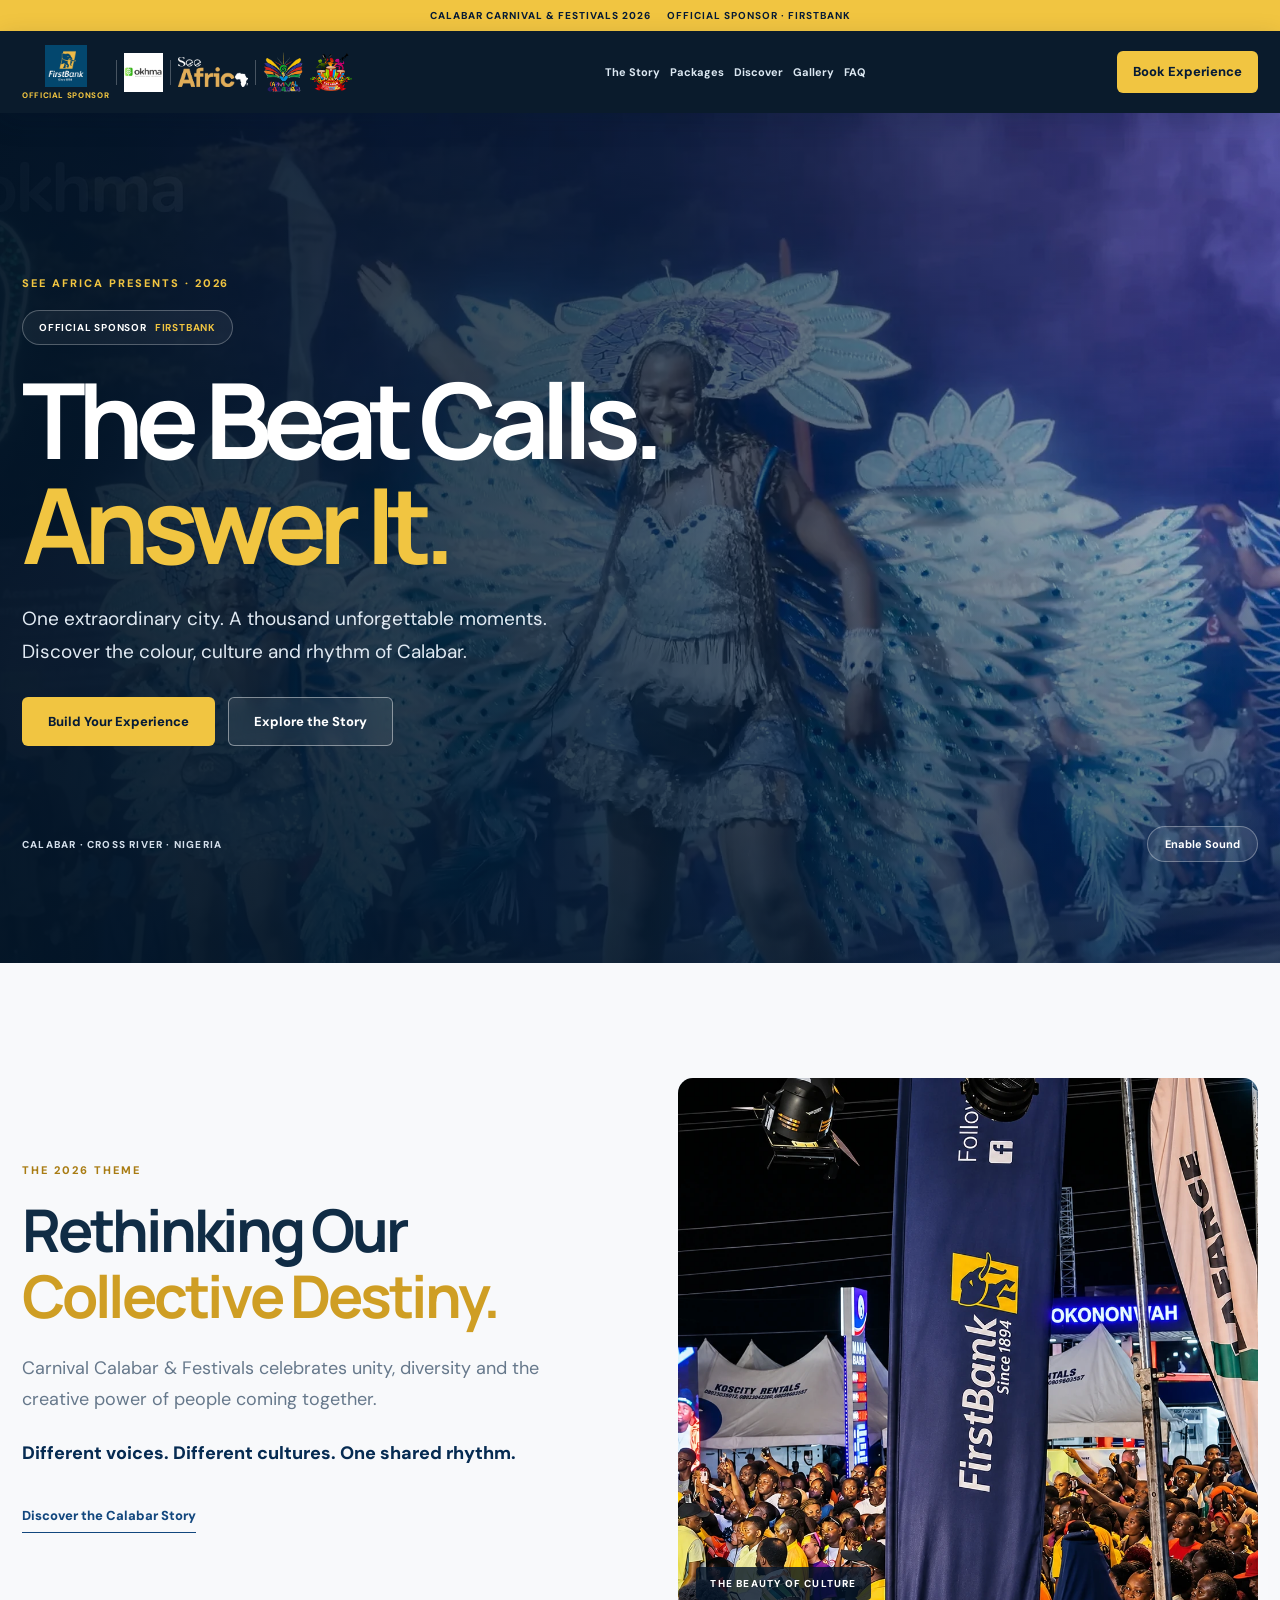
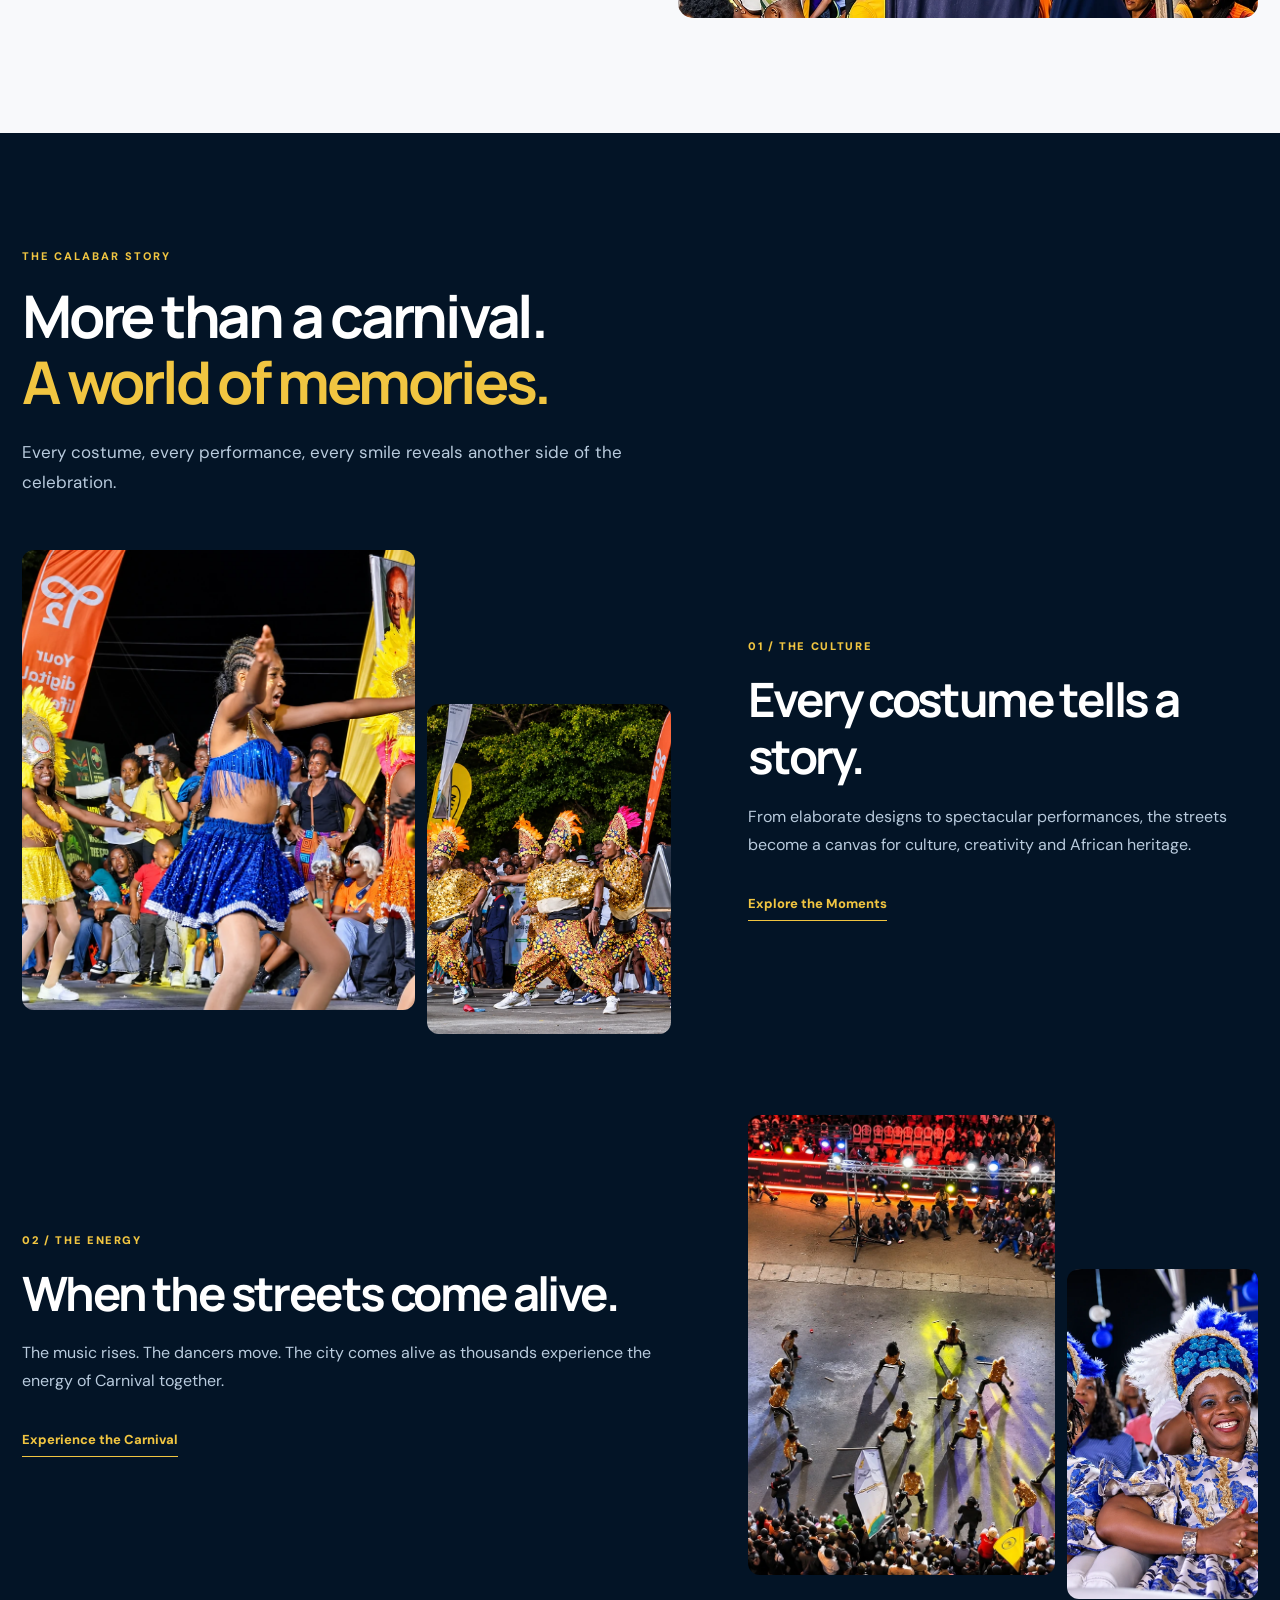
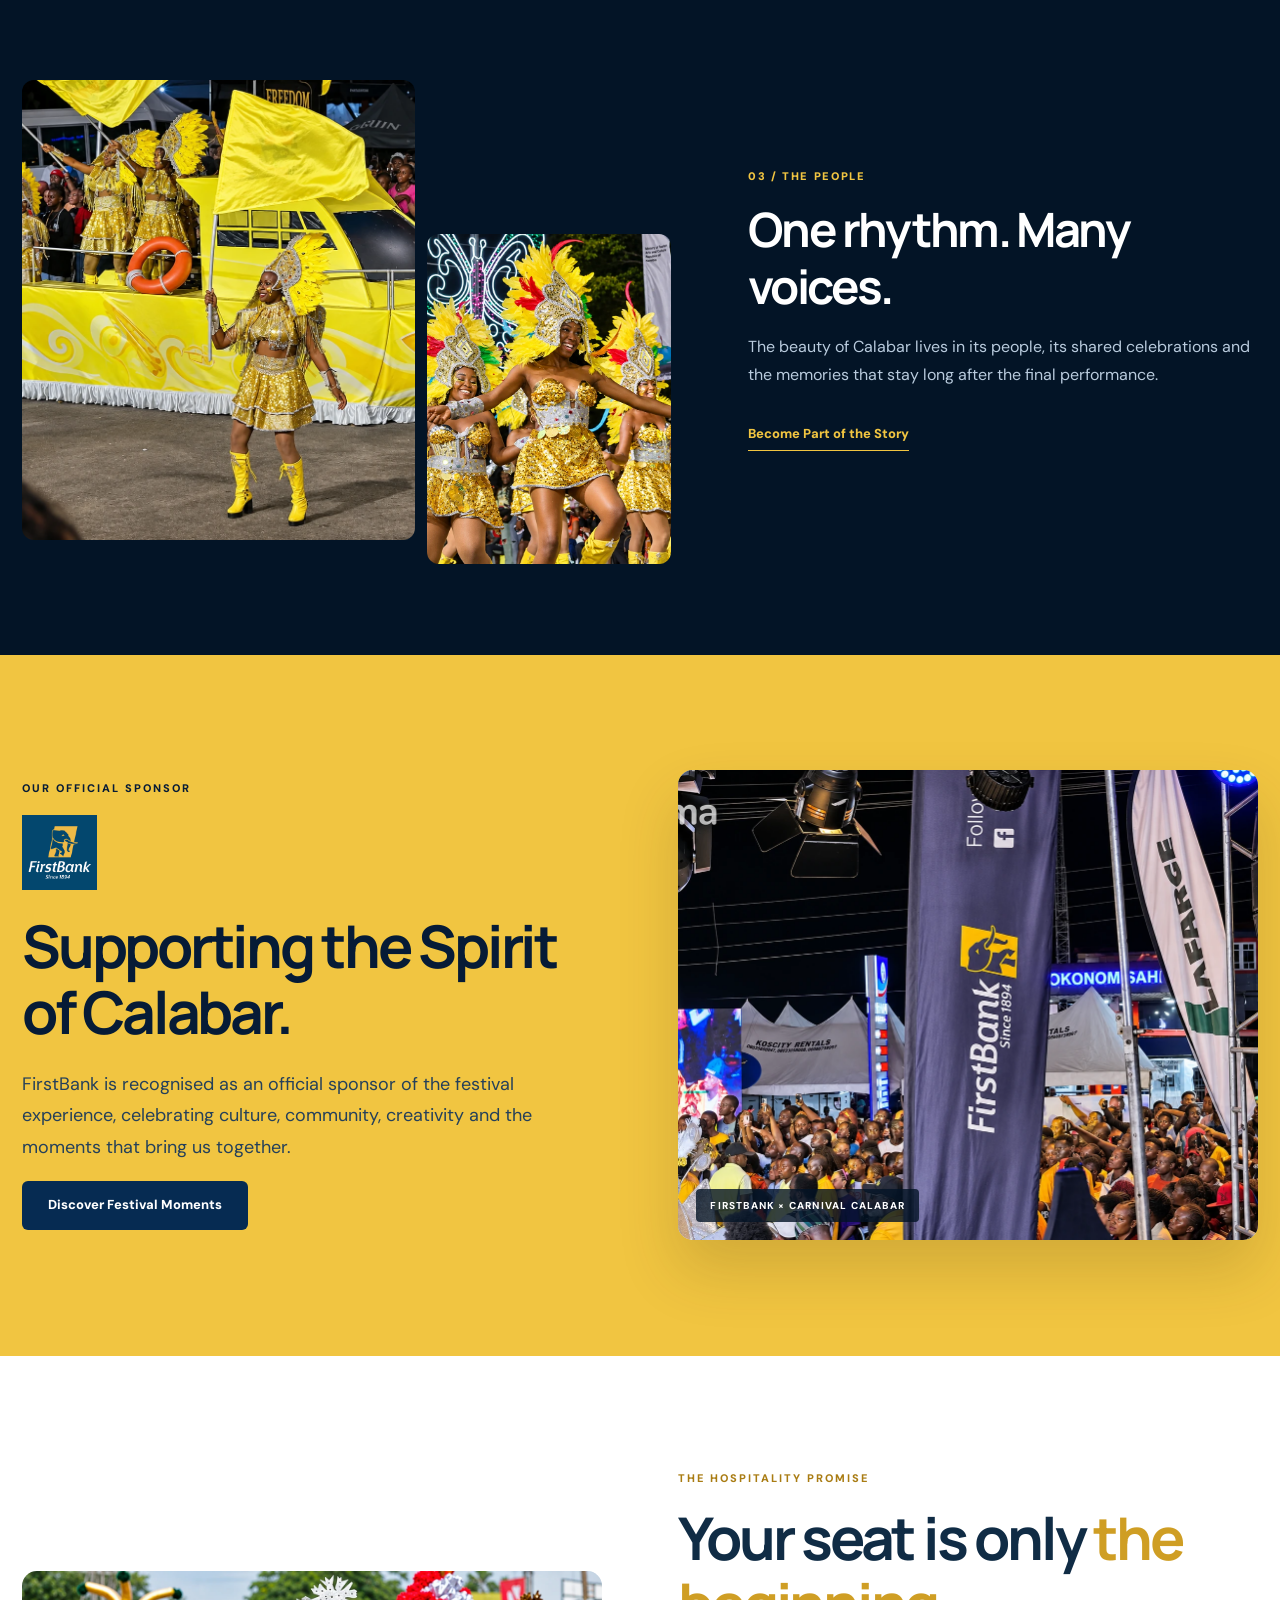
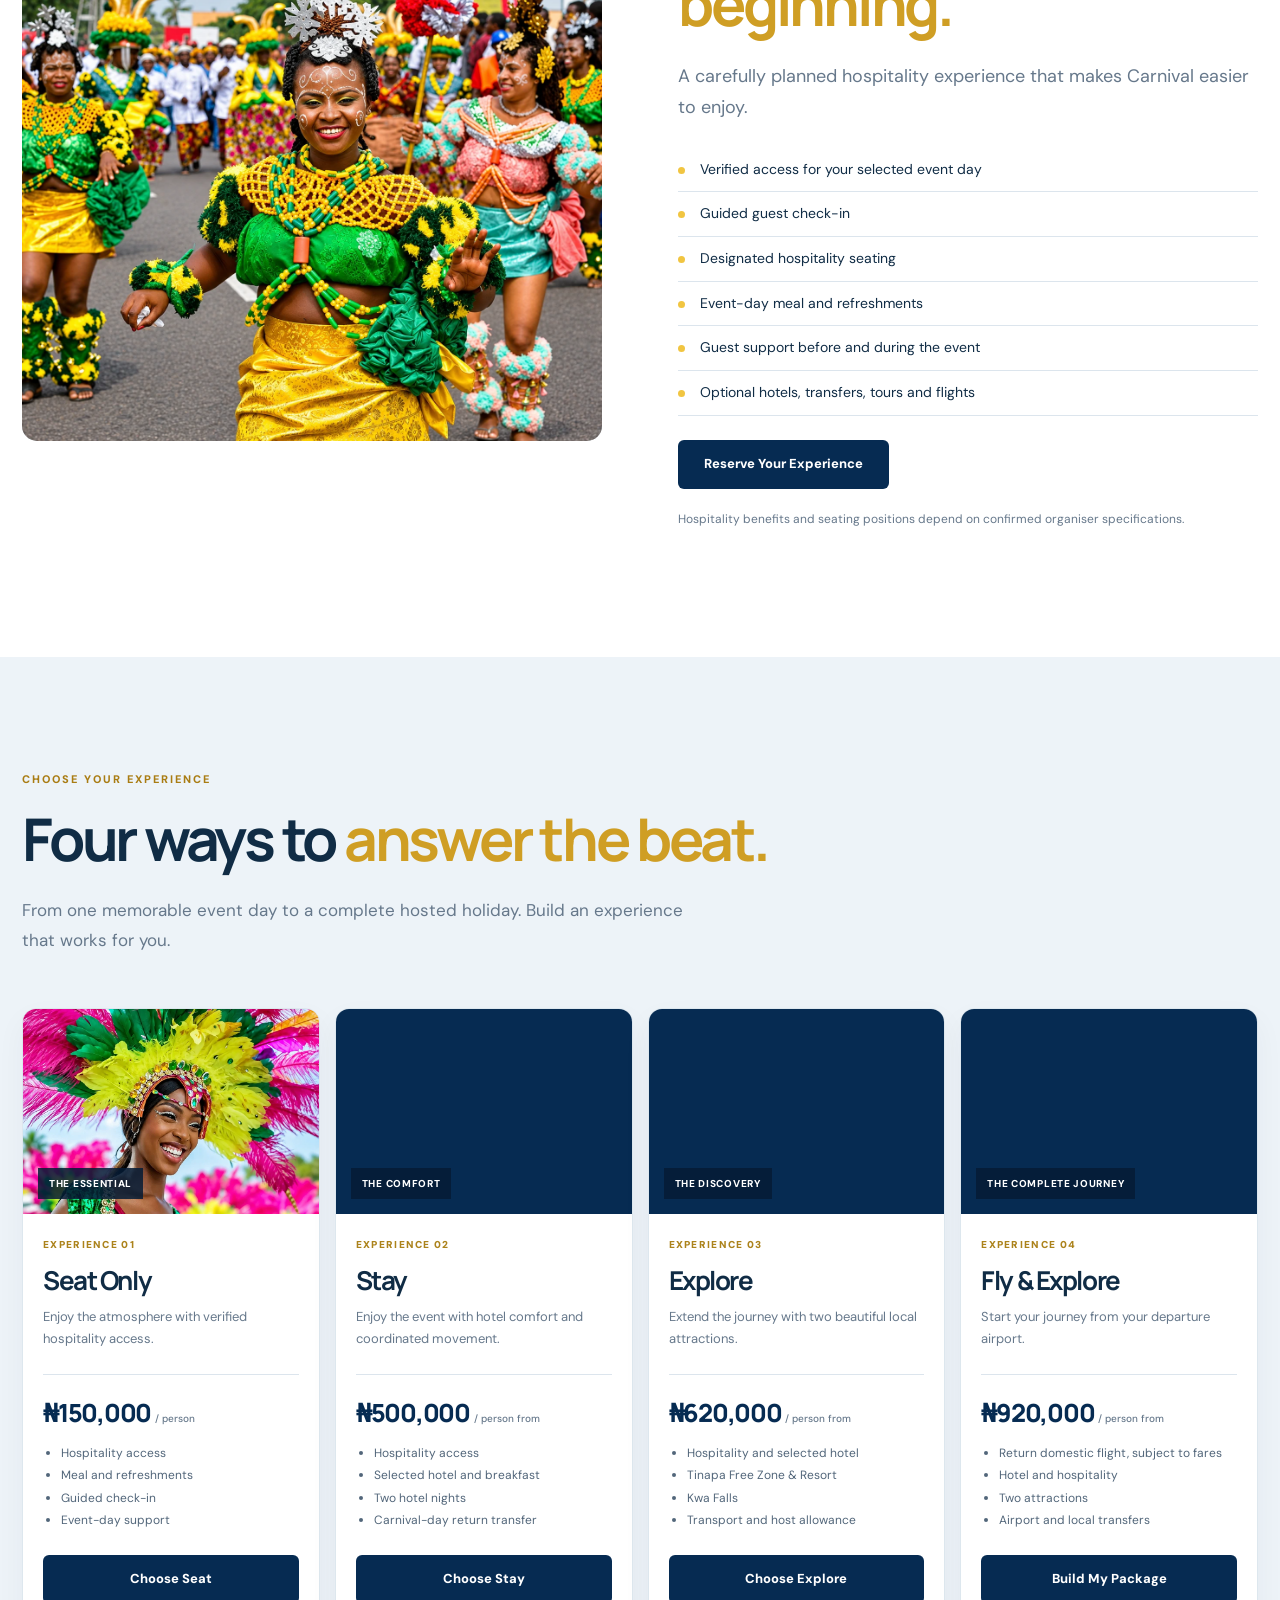
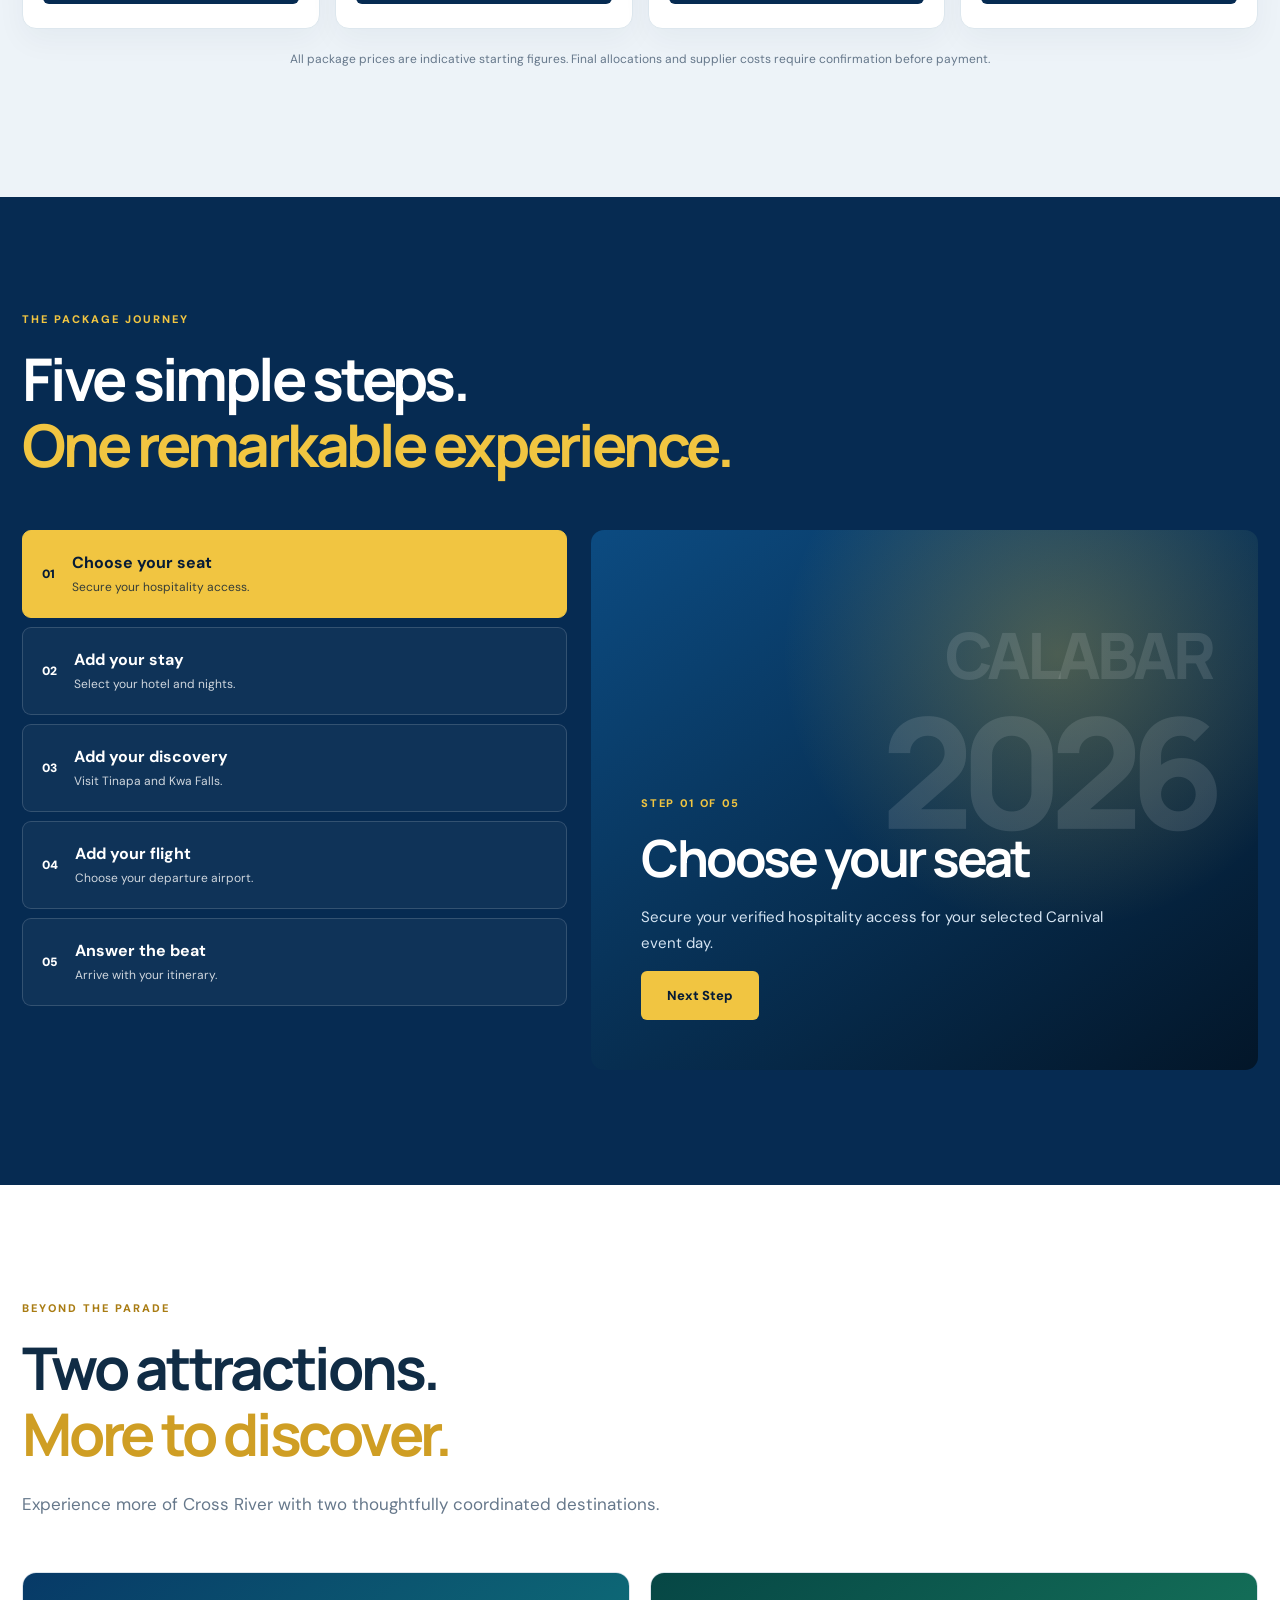
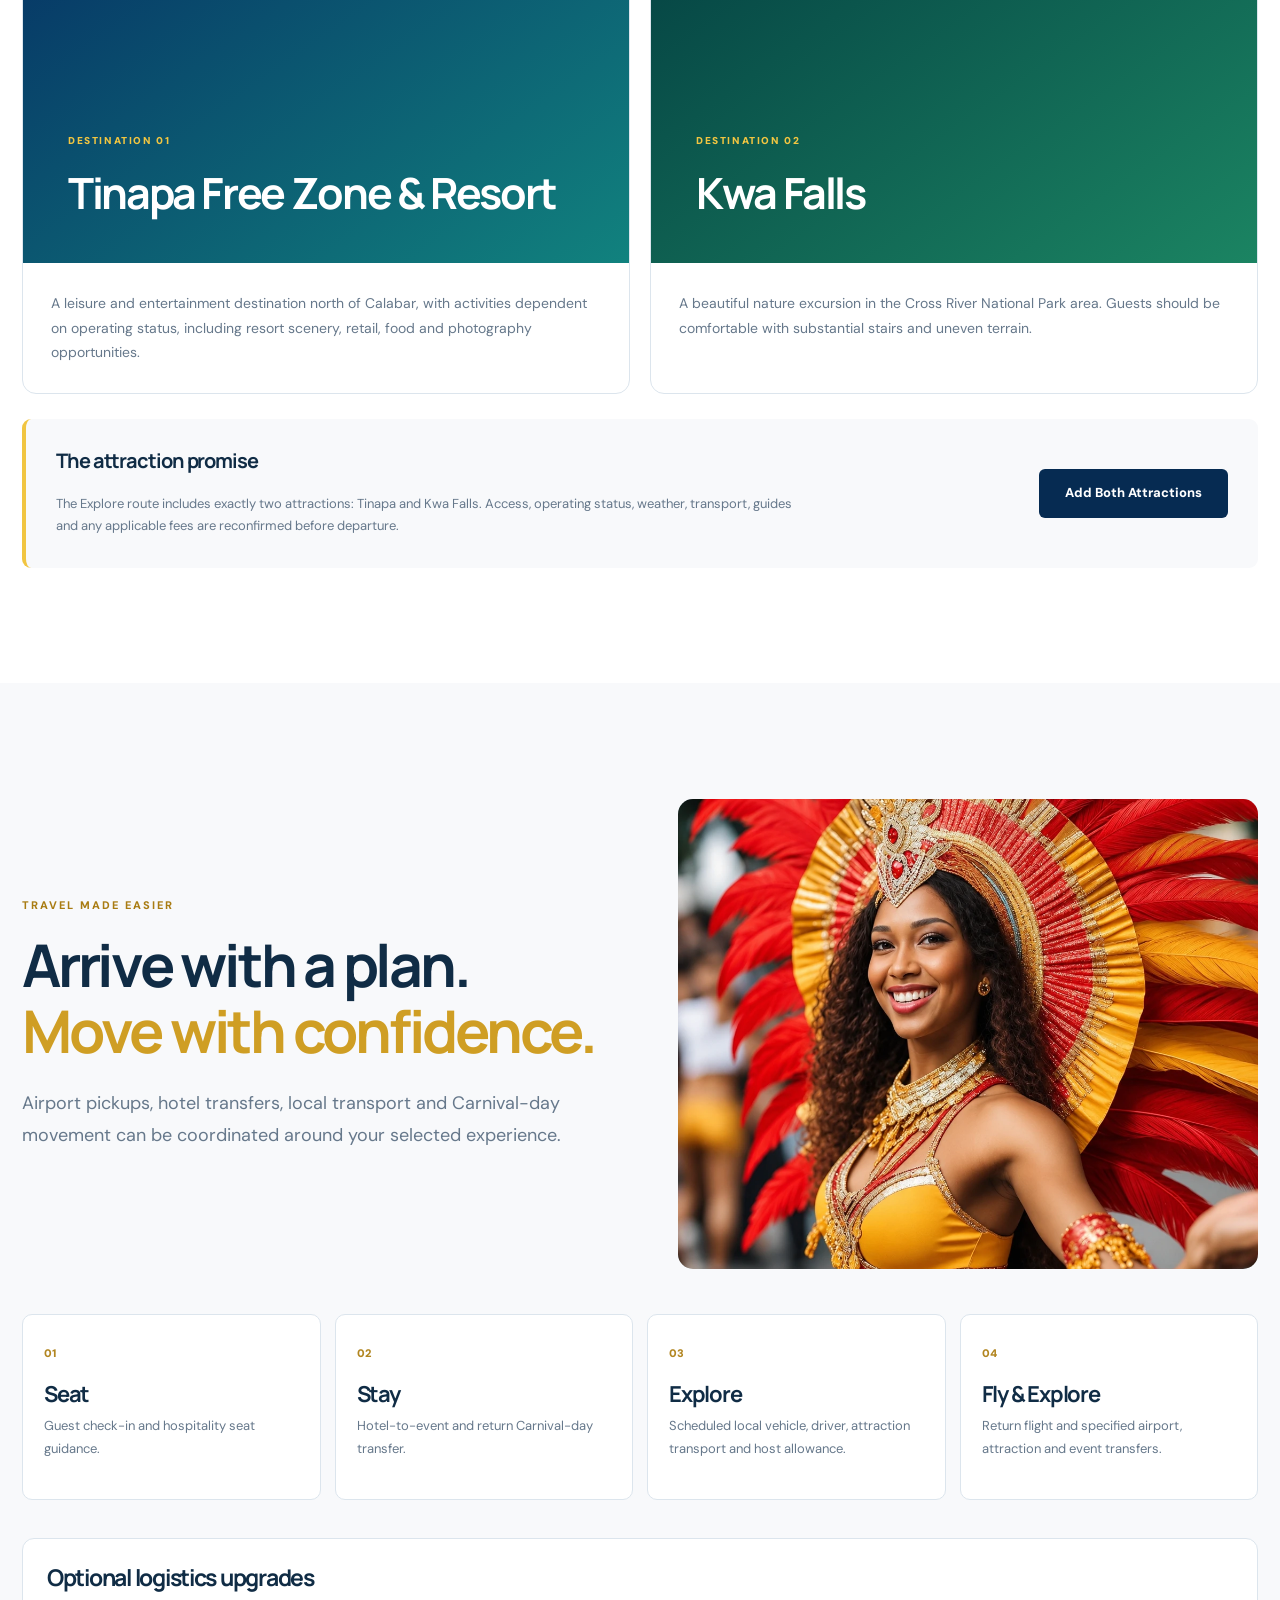
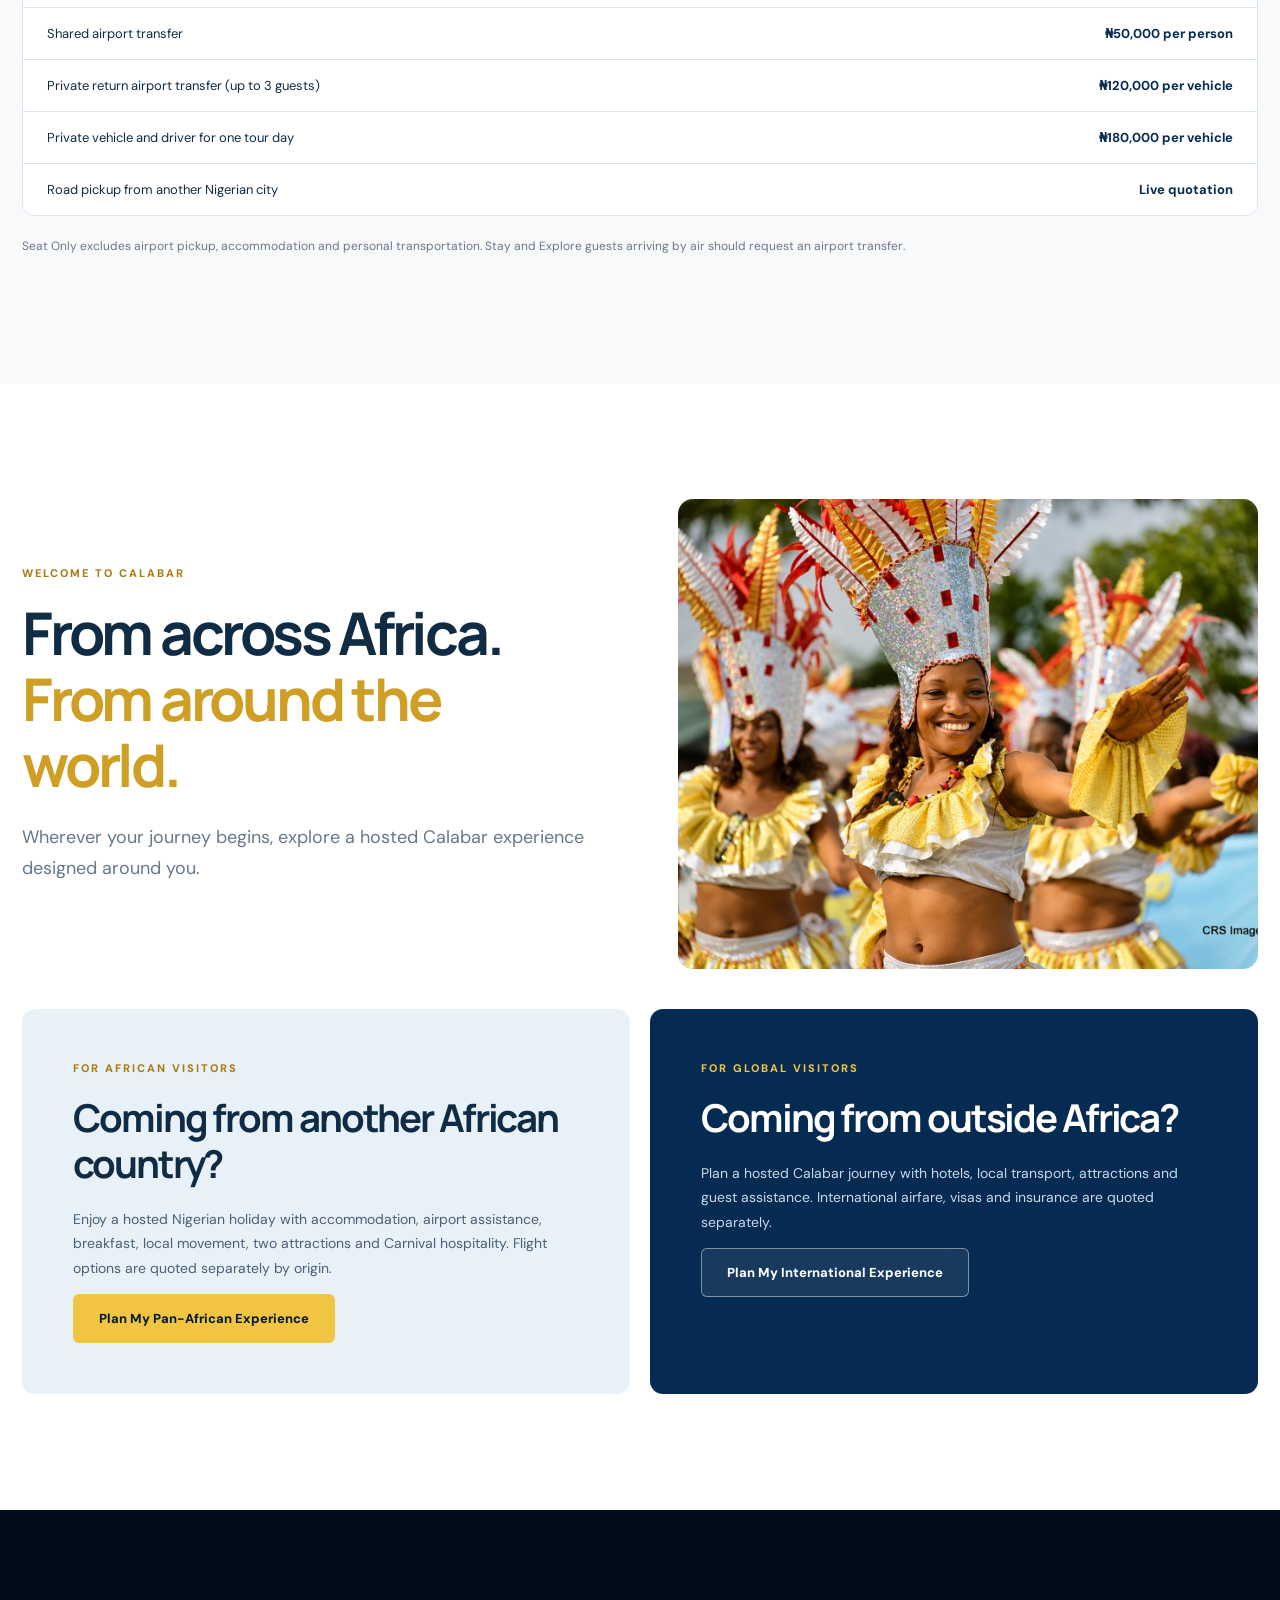
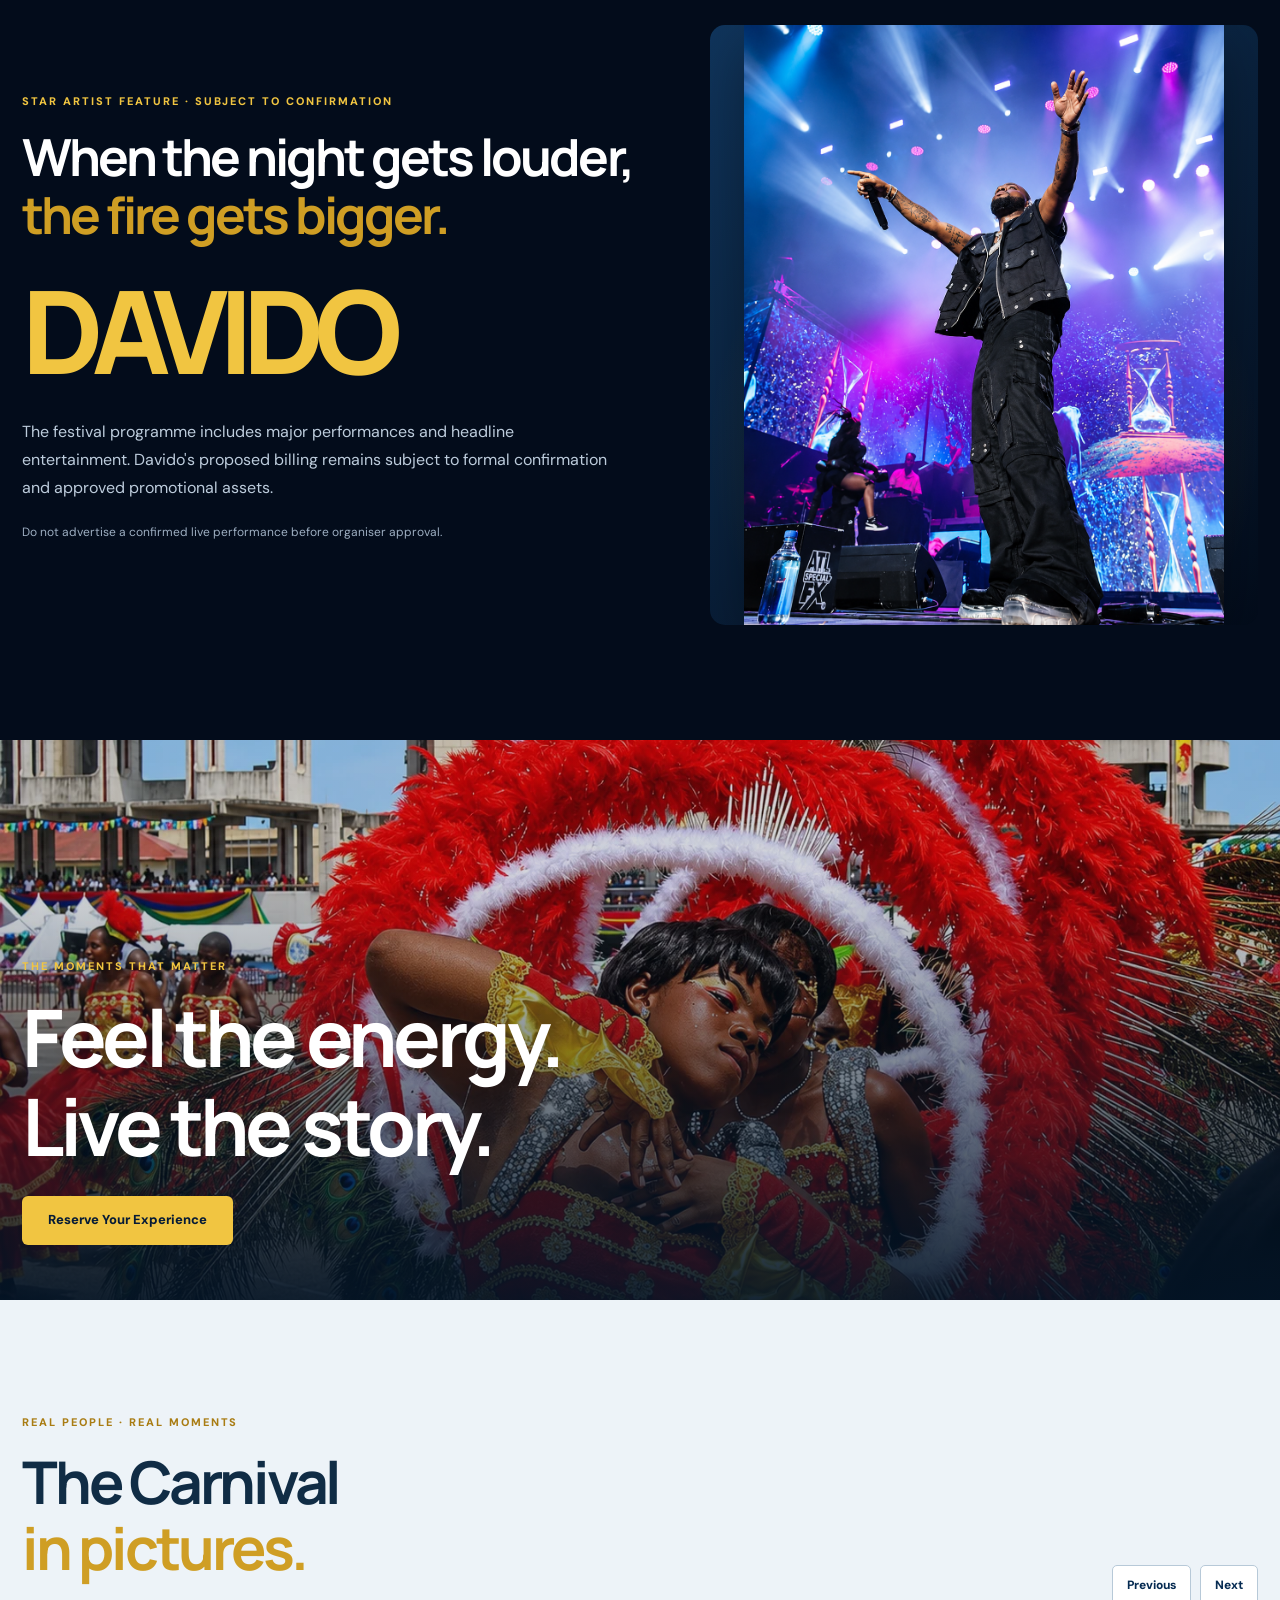
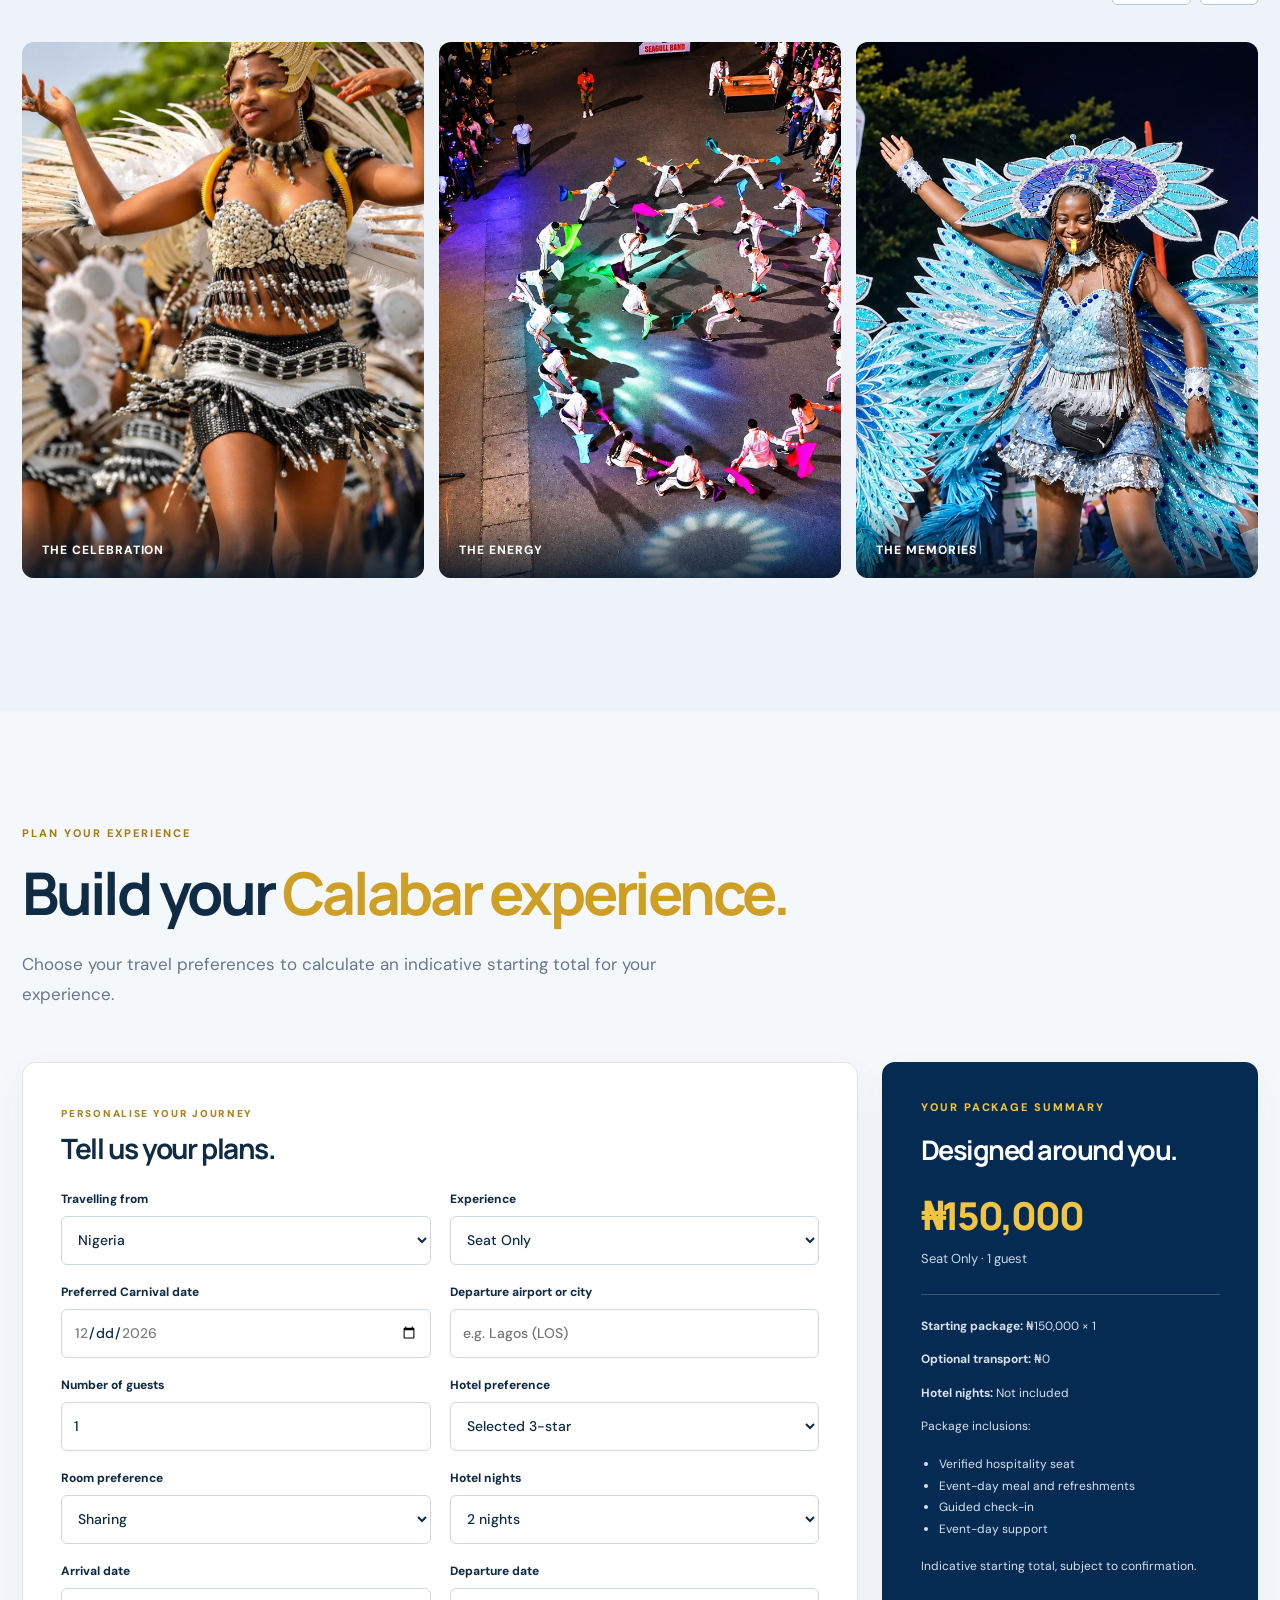
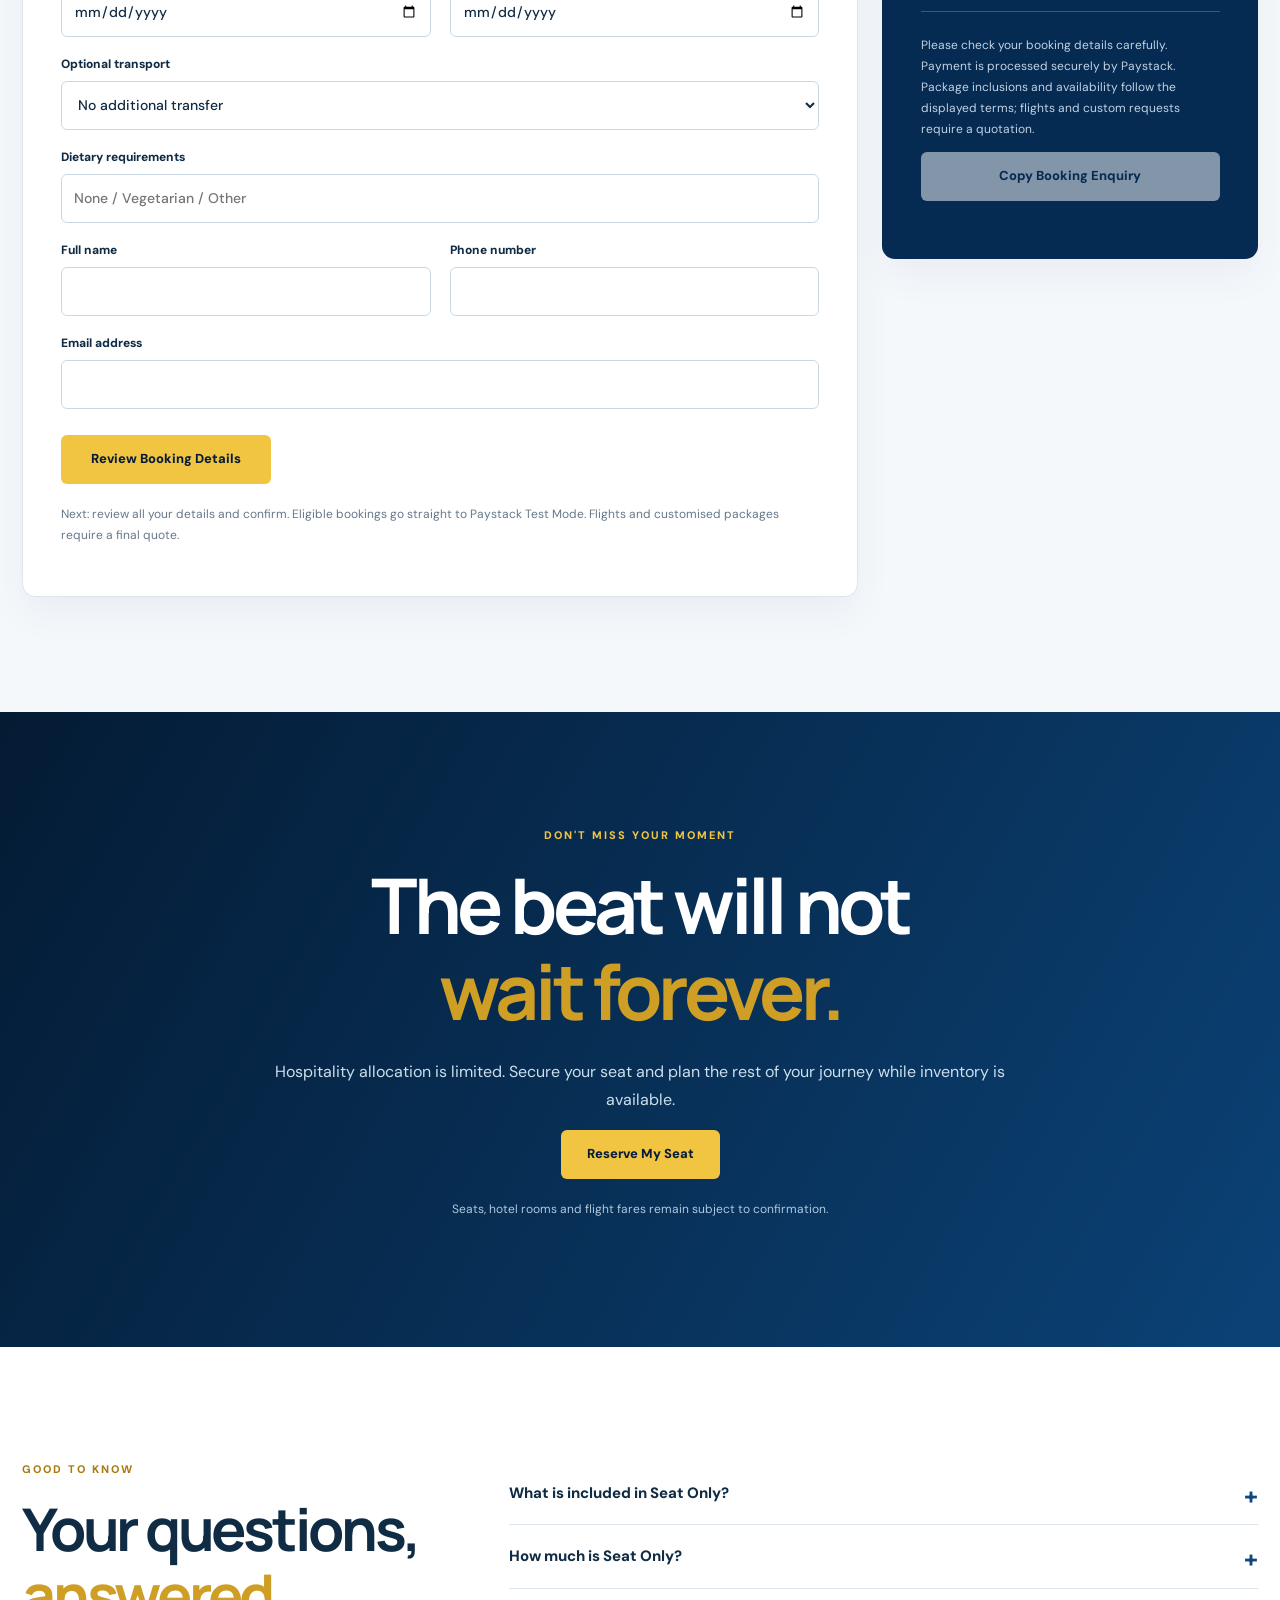
==== commit 9bc3c7e8: "Replace Okhma logo in Calabar header and footer with new-logo.jpeg" ====
--- a/calabar.html
+++ b/calabar.html
@@ -46,7 +46,7 @@
       <span class="brand-separator"></span>
 
       <a href="#home" class="brand brand-okhma" aria-label="Okhma">
-        <img src="images/okhma_light_logo.webp" alt="Okhma" width="115" height="36">
+        <img src="images/new-logo.jpeg?v=20261125" alt="Okhma" width="115" height="36">
       </a>
 
       <span class="brand-separator"></span>
@@ -879,7 +879,7 @@
 
       <div class="footer-brands" aria-label="Festival partners">
         <img src="images/firstbank.webp" alt="FirstBank" width="110" height="48" loading="lazy">
-        <img src="images/okhma_light_logo.webp" alt="Okhma" width="120" height="42" loading="lazy">
+        <img src="images/new-logo.jpeg?v=20261125" alt="Okhma" width="120" height="42" loading="lazy">
         <img src="images/seeafricalogo.webp" alt="See Africa" width="95" height="48" loading="lazy">
 
         <div class="footer-carnival-group">
